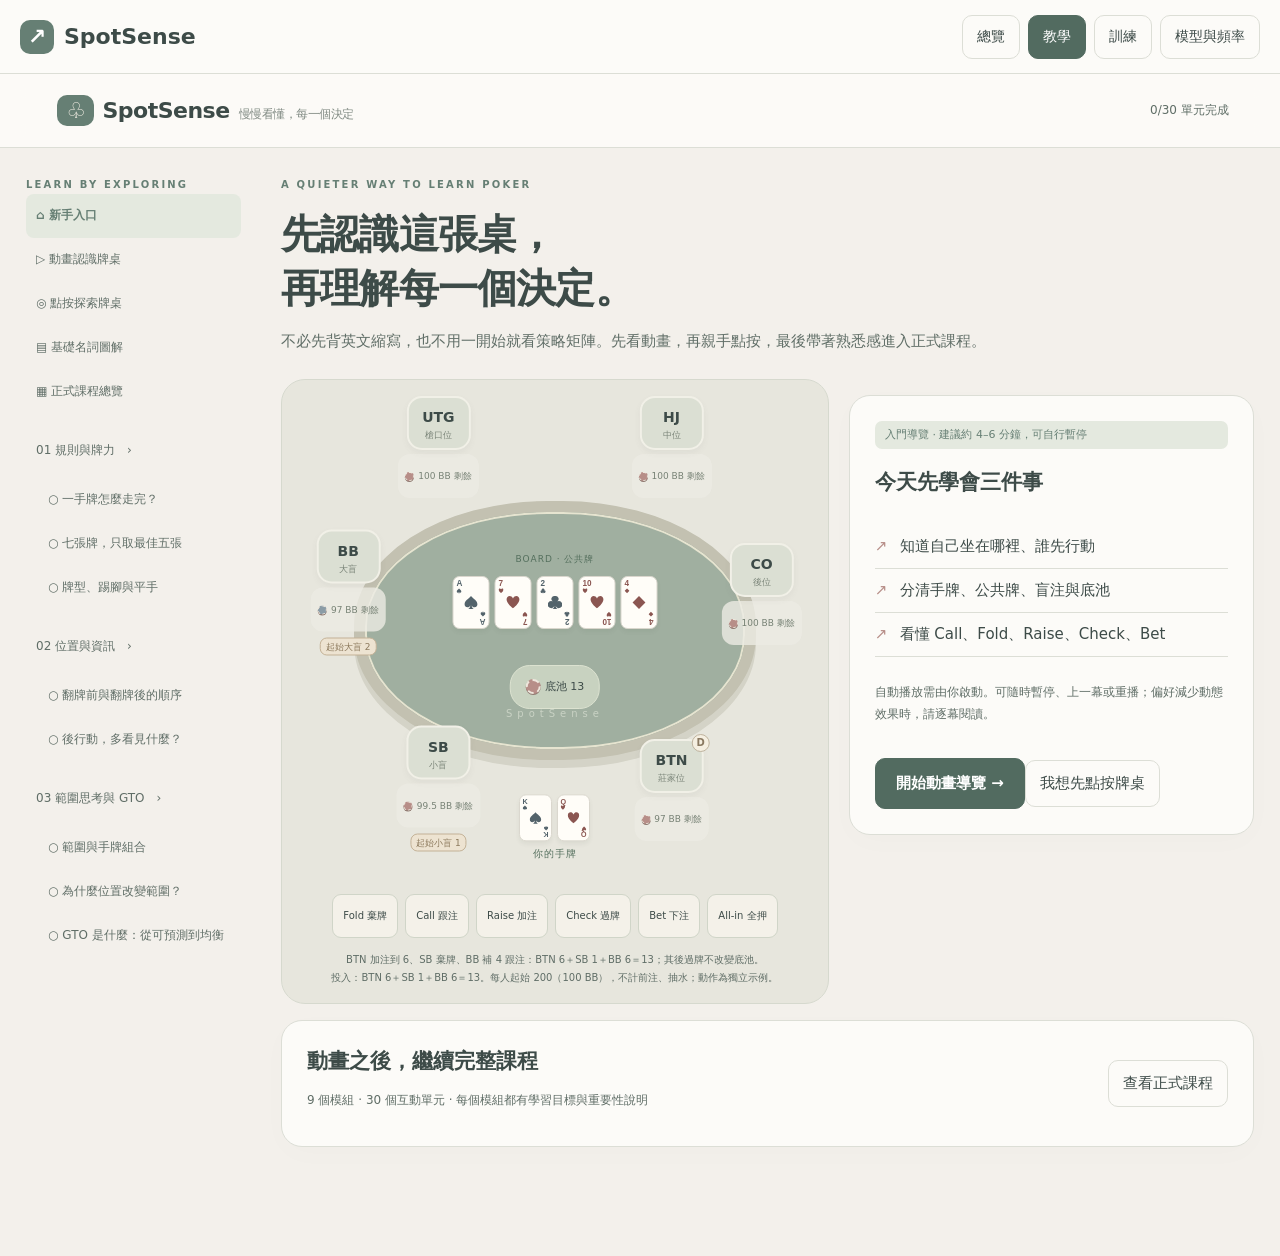
==== learn.html @ 95549f2c "Add files via upload" ====
<!DOCTYPE html><html lang="zh-Hant"><head><meta charset="UTF-8"><meta name="viewport" content="width=device-width,initial-scale=1,viewport-fit=cover"><meta name="color-scheme" content="light"><meta name="description" content="莫蘭迪色系 Poker 互動學院：動畫導覽、點按牌桌、九大課程模組。"><title>SpotSense｜莫蘭迪互動學院 v3.3・GTO 重點教學版</title><style>
:root{--bg:#f3f0eb;--paper:#fcfbf8;--ink:#3d4b48;--muted:#828b84;--line:#dcded6;--sage:#8d9d90;--deep:#667f74;--light:#e4e9df;--rose:#b78e88;--sand:#c8b697;--blue:#8b9ca6;--lilac:#a69bab;--gold:#ad946f;--red:#af827d}*{box-sizing:border-box}body{margin:0;background:var(--bg);color:var(--ink);font:15px/1.75 system-ui,-apple-system,"Noto Sans TC",sans-serif}button,input,select{font:inherit}button{cursor:pointer;color:inherit}button:disabled{opacity:.45;cursor:default}button{touch-action:manipulation}header{height:74px;padding:0 4vw;display:flex;justify-content:space-between;align-items:center;background:#fcfbf8ee;border-bottom:1px solid var(--line);position:sticky;top:0;z-index:40;backdrop-filter:blur(12px)}.brand{border:0;background:none;font-size:22px;font-weight:800;letter-spacing:-.5px}.brand i{font-style:normal;background:var(--deep);color:#f3eee4;padding:3px 9px;border-radius:10px;margin-right:8px}.brand small{font-size:12px;color:var(--muted);font-weight:500;margin-left:9px}.shell{max-width:1400px;display:grid;grid-template-columns:225px minmax(0,1fr);gap:30px;margin:auto;padding:28px 26px}aside{position:sticky;top:100px;max-height:calc(100vh - 125px);overflow:auto;padding-right:10px;align-self:start}main{min-width:0;padding-bottom:65px}.kicker{font-size:10px;letter-spacing:2.2px;font-weight:800;color:var(--deep)}h1{font-size:clamp(27px,3.3vw,40px);line-height:1.35;letter-spacing:-.8px;margin:13px 0}h2{font-size:21px;line-height:1.5;margin:0 0 12px}h3{font-size:16px;margin:12px 0}p{margin:10px 0}.lead{color:var(--muted);max-width:750px;margin-bottom:24px}.small{font-size:12px;color:var(--muted)}.row{display:flex;align-items:center;gap:10px;flex-wrap:wrap}.between{justify-content:space-between}.card{background:var(--paper);border:1px solid var(--line);border-radius:21px;padding:25px;margin:16px 0;box-shadow:0 7px 30px #45564904}.primary{background:var(--deep);color:#fff;border:1px solid var(--deep);padding:11px 20px;border-radius:10px;font-weight:700}.ghost{background:transparent;border:1px solid var(--line);padding:9px 14px;border-radius:10px}.pill{display:inline-block;background:var(--light);color:var(--deep);font-size:11px;padding:4px 10px;border-radius:7px}.warm{background:#eee3dc!important}.feedback{background:var(--light);padding:17px;border-radius:12px;margin:17px 0}.note{font-size:12px;color:var(--muted);margin-top:22px;border-top:1px solid var(--line);padding-top:16px}.navhead{font-size:12px;color:var(--muted);margin:15px 0 5px}.navitem{display:block;width:100%;text-align:left;border:0;background:transparent;padding:8px 10px;border-radius:8px;color:var(--muted);font-size:12px}.navitem.active{color:var(--deep);background:var(--light);font-weight:750}.navitem:hover{background:#e9ece5}.progress{height:5px;border-radius:10px;background:#dfe2d9;overflow:hidden;margin:16px 0 25px}.progress div{height:100%;background:var(--sage);transition:width .3s}.phase{display:flex;gap:6px;flex-wrap:wrap;margin:18px 0}.phase span{padding:4px 10px;border:1px solid var(--line);border-radius:20px;font-size:11px;color:var(--muted)}.phase .on{background:var(--deep);border-color:var(--deep);color:#fff}.grid{display:grid;grid-template-columns:repeat(3,minmax(0,1fr));gap:13px}.module{display:flex;flex-direction:column;align-items:flex-start}.module h2{margin-top:12px}.module button{margin-top:auto}.moduleicon{font-size:27px;color:var(--deep)}.checklist{list-style:none;padding:0}.checklist li{padding:8px 0;border-bottom:1px solid var(--line)}.checklist li:before{content:'↗';color:var(--rose);margin-right:12px}.choices{display:grid;gap:10px;margin:18px 0}.choice{border:1px solid var(--line);background:#fffdfa;padding:14px 16px;border-radius:11px;text-align:left}.choice.selected{outline:2px solid var(--deep);outline-offset:-2px;background:var(--light)}.foot{display:flex;justify-content:space-between;align-items:center;gap:10px;margin-top:23px}.lab{display:grid;grid-template-columns:1fr 1fr;gap:20px}.felt{background:#95a599;color:#fdfcf8;border:1px solid #899b8e;border-radius:17px;padding:23px;min-height:200px;display:flex;align-items:center;justify-content:center;flex-direction:column}.felt .small{color:#f4f4ed}.big{font-size:34px;font-weight:800}.metric{background:#e8ece3;padding:16px;border-radius:12px;margin:15px 0}.metric strong{font-size:28px;color:var(--deep)}.stats{display:grid;grid-template-columns:repeat(3,1fr);gap:8px}.stat{text-align:center;background:#eceee7;border-radius:12px;padding:12px}.stat strong{display:block;font-size:24px}.insight{border-left:3px solid var(--sand);padding-left:16px;margin:20px 0}label{display:block;font-size:13px;margin-top:14px}input[type=range]{width:100%;accent-color:var(--deep);margin:13px 0 4px;cursor:pointer}.tabs{display:flex;gap:6px;flex-wrap:wrap;margin:15px 0}.tabs button{border:1px solid var(--line);background:#fcfbf8;border-radius:9px;padding:8px 12px}.tabs button.on{background:var(--deep);color:#fff;border-color:var(--deep)}.bar{height:19px;display:flex;overflow:hidden;border-radius:7px;margin:17px 0;background:#e2e5dc}.bar div{transition:width .15s}.hidden{display:none!important}details{margin:17px 0}summary{cursor:pointer}a{color:var(--deep)}.confidence{display:flex;gap:7px}.confidence button{background:#fcfbf8;border:1px solid var(--line);padding:7px 10px;border-radius:8px}.confidence .on{background:var(--light);border-color:var(--deep)}.timeline{display:flex;gap:6px;flex-wrap:wrap;margin:18px 0}.timeline button{padding:10px 12px;border:1px solid var(--line);border-radius:9px;background:#fcfbf8;flex:1}.timeline .on{background:var(--deep);color:white}.rg{display:grid;grid-template-columns:repeat(13,minmax(0,1fr));gap:3px;max-width:530px;margin:17px auto}.cell{aspect-ratio:1;min-width:0;border:0;border-radius:4px;background:#eaece5;color:#758177;padding:0;font-size:10px;display:flex;align-items:center;justify-content:center;flex-direction:column;line-height:1.1}.cell small{font-size:8px;opacity:.8}.cell.in{background:#b0c0ad;color:#3f5848}.cell.focus{outline:2px solid var(--rose);outline-offset:-2px}.ranklist{display:grid;gap:8px}.rankrow{display:flex;align-items:center;justify-content:space-between;gap:10px;border-bottom:1px solid var(--line);padding:10px 0}.cards{display:flex;gap:6px;justify-content:center;align-items:center;flex-wrap:wrap;margin:12px 0}.pc{position:relative;display:inline-flex;align-items:center;justify-content:center;background:#fffdf8;border:1px solid #dad7ce;border-radius:7px;width:44px;height:63px;color:#53636b;box-shadow:0 3px 4px #48544712;vertical-align:middle;flex-shrink:0}.pc.red{color:var(--red)}.pc .corner{position:absolute;left:4px;top:3px;display:flex;flex-direction:column;align-items:center;font-size:12px;font-weight:800;line-height:1}.pc .corner svg{width:9px;height:10px}.pc .center svg{width:24px;height:27px}.pc .bottom{position:absolute;right:4px;bottom:3px;transform:rotate(180deg);font-weight:800;font-size:11px;line-height:1}.pc.back{background:repeating-linear-gradient(45deg,#a0aea0,#a0aea0 3px,#b2bdac 3px,#b2bdac 6px);border:3px solid #f0efe7}.pc.mini{width:31px;height:44px;border-radius:5px;margin:0 2px}.pc.mini .corner{font-size:9px;left:3px;top:3px}.pc.mini .corner svg{width:6px;height:7px}.pc.mini .center svg{width:15px;height:18px}.pc.mini .bottom{font-size:8px;right:3px;bottom:3px}.inlinecards{display:inline-flex;align-items:center;gap:1px;vertical-align:middle;margin:3px 1px}.introgrid{display:grid;grid-template-columns:minmax(0,1.35fr) minmax(260px,.8fr);gap:20px;align-items:start}.introtext{min-height:335px;display:flex;flex-direction:column}.introtext .controls{margin-top:auto}.scene-count{font-size:12px;color:var(--muted)}.caption{font-size:17px;line-height:1.8;margin:16px 0}.boardwrap{background:#e7e6dd;border-radius:24px;border:1px solid #d6d9ce;padding:8px;position:relative;overflow:hidden}.table{position:relative;width:100%;height:455px;isolation:isolate}.ellipse{position:absolute;left:12%;top:23%;width:76%;height:54%;border-radius:48%;background:#a0afa0;border:11px solid #c3c1b1;box-shadow:inset 0 0 0 2px #e6e4d0,0 8px 0 #d4d3c7;z-index:-1}.ellipse:after{content:'SpotSense';position:absolute;bottom:11%;width:100%;text-align:center;color:#e4e9dc99;letter-spacing:5px;font-size:10px}.seatbox{position:absolute;transform:translate(-50%,-50%);text-align:center;min-width:70px;z-index:3}.seatbtn{border:2px solid #f1f0e7;background:#dbdfd3;border-radius:15px;padding:7px 13px;min-width:64px;box-shadow:0 3px 6px #5a645810;position:relative}.seatbtn strong{display:block;font-size:14px}.seatbtn small{font-size:9px;color:#7a8478;display:block;line-height:1.2}.stackbtn{display:block;margin:4px auto 0;border:0;background:#edece4cc;border-radius:12px;padding:1px 6px;font-size:9px;color:#768174}.seatbox.active .seatbtn{background:#758c7c;color:#fff;border-color:#eef0e3;box-shadow:0 0 0 5px #b7c7ad66}.seatbox.active .seatbtn small{color:#ecf0e5}.dealer{display:inline-flex;align-items:center;justify-content:center;width:18px;height:18px;border-radius:50%;background:#f5efe1;border:1px solid #bfb39e;color:#8a7961;font-weight:800;font-size:10px;position:absolute;right:-8px;top:-7px}.blindtag{font-size:9px;border:1px solid #c3b196;background:#ede3d1;color:#8c795c;border-radius:7px;padding:0px 5px;margin-top:3px;display:inline-block}.boardhot{position:absolute;top:40%;left:50%;transform:translate(-50%,-50%);border:0;background:transparent;border-radius:11px;padding:4px;min-width:220px}.boardhot .cards{margin:4px 0;gap:4px}.boardhot .pc{width:35px;height:49px}.boardhot .pc .center svg{width:18px;height:21px}.boardhot .pc .corner{font-size:10px}.boardhot .pc .bottom{font-size:9px}.hotlabel{font-size:9px;letter-spacing:1px;color:#546f5d}.pothot{position:absolute;top:61%;left:50%;transform:translate(-50%,-50%);border:1px solid #dce2d0;background:#d6dfcbbb;border-radius:20px;padding:5px 15px;font-size:12px}.chip{display:inline-block;width:15px;height:15px;border:2px dashed #eee6dc;border-radius:50%;background:var(--rose);vertical-align:middle;box-shadow:0 1px 0 #8e7970;margin-right:4px}.chip.blue{background:var(--blue)}.holehot{position:absolute;left:50%;top:88%;transform:translate(-50%,-50%);border:0;background:none;border-radius:12px;padding:0 8px}.holehot .cards{margin:0;gap:4px}.holehot .pc{width:31px;height:44px}.holehot .pc .center svg{width:15px;height:18px}.holehot .pc .corner{font-size:9px}.holehot .pc .bottom{font-size:8px}.hotactive{outline:3px solid #b78e88aa;outline-offset:4px}.scene-motion .hotactive{animation:breathe 1.5s ease-in-out infinite}.flyingchip{position:absolute;width:18px;height:18px;border:3px dashed #eee6dc;border-radius:50%;background:var(--rose);z-index:5;pointer-events:none;left:28%;top:80%;animation:paychip 1.3s ease-in-out infinite}.flyingchip.bb{left:10%;top:41%;background:var(--blue);animation:paybb 1.3s ease-in-out infinite}.payraise{left:72%;top:81%;animation:payraise 1.5s ease-in-out infinite}.scene-motion .boardhot .pc{animation:cardin .65s both}.scene-motion .boardhot .pc:nth-child(2){animation-delay:.1s}.scene-motion .boardhot .pc:nth-child(3){animation-delay:.2s}.scene-motion .boardhot .pc:nth-child(4){animation-delay:.3s}.scene-motion .boardhot .pc:nth-child(5){animation-delay:.4s}.actionstrip{display:flex;gap:6px;justify-content:center;flex-wrap:wrap;padding:12px 4px 5px}.actionchip{padding:6px 9px;background:#f4f1e9;border:1px solid #d0d5c8;border-radius:9px;font-size:10px}.actionchip.on{background:#7c9180;color:white;border-color:#7c9180}.explorepanel{min-height:250px}.glossary{display:grid;grid-template-columns:1fr 1fr;gap:10px}.term{background:#f7f6f0;border:1px solid var(--line);padding:14px;border-radius:12px}.term strong{font-size:13px}.term p{font-size:12px;color:var(--muted);margin:6px 0}.search{width:100%;border:1px solid var(--line);background:#fcfbf8;border-radius:10px;padding:12px;color:var(--ink);margin:10px 0 20px}.visuallyhidden{position:absolute;width:1px;height:1px;padding:0;overflow:hidden;clip:rect(0,0,0,0);white-space:nowrap}.statusdot{width:7px;height:7px;border-radius:50%;background:var(--sage);display:inline-block;margin-right:5px}.mobilemenu{display:none}button:focus-visible,input:focus-visible,summary:focus-visible{outline:3px solid var(--rose);outline-offset:4px}.reducedmotion *{animation:none!important;transition:none!important}@keyframes breathe{50%{outline-color:#b78e8833;outline-offset:8px}}@keyframes paychip{0%{left:28%;top:80%;opacity:0}25%{opacity:1}85%{left:48%;top:61%;opacity:1}100%{left:48%;top:61%;opacity:0}}@keyframes paybb{0%{left:10%;top:41%;opacity:0}25%{opacity:1}85%{left:50%;top:61%;opacity:1}100%{left:50%;top:61%;opacity:0}}@keyframes payraise{0%{left:72%;top:81%;opacity:0}25%{opacity:1}85%{left:50%;top:61%;opacity:1}100%{left:50%;top:61%;opacity:0}}@keyframes cardin{from{opacity:.2;transform:translateY(-9px) rotateY(60deg)}to{opacity:1;transform:none}}@media(max-width:1150px){.introgrid{grid-template-columns:1fr}.introtext{min-height:260px}.grid{grid-template-columns:1fr 1fr}.lab{grid-template-columns:1fr}.table{height:470px}.boardwrap{max-width:700px}}@media(max-width:850px){.shell{grid-template-columns:180px minmax(0,1fr);gap:20px;padding:23px 18px}.brand small{display:none}.glossary{grid-template-columns:1fr}.grid{grid-template-columns:1fr}}@media(max-width:680px){header{height:65px;padding:0 12px}.brand{font-size:20px}.shell{display:block;padding:20px 13px}aside{display:none;position:static;max-height:65vh;padding:10px;margin-bottom:20px}.showmenu aside{display:block}.mobilemenu{display:inline-block}.headerstatus{display:none}.card{padding:18px}.table{height:440px}.seatbtn{min-width:56px;padding:7px 8px}.seatbtn strong{font-size:12px}.seatbox{min-width:58px}.boardhot{min-width:190px}.boardhot .pc{width:29px;height:43px}.boardhot .pc .center svg{width:14px;height:17px}.boardhot .pc .corner{font-size:8px}.boardhot .pc .bottom{font-size:8px}.pothot{padding:4px 9px}.boardhot .cards{gap:3px}.stats{gap:5px}.stat{padding:10px 4px}.stat strong{font-size:21px}.foot{align-items:stretch}.foot .small{max-width:35%}.cell{font-size:9px}.cell small{font-size:7px}.rankrow{align-items:flex-start;flex-direction:column}.rankrow .cards{margin:3px 0}.introtext{min-height:300px}.playingprogress{width:100%}}@media(prefers-reduced-motion:reduce){*{animation:none!important;transition:none!important;scroll-behavior:auto!important}}
.scene-motion.paused *{animation:none!important}.scene-motion .holehot.folded .pc{animation:foldcards 1.7s ease-in-out infinite}.scene-motion .actionchip.on{animation:actionpulse 1.7s ease-in-out infinite}@keyframes foldcards{0%,15%{opacity:1;transform:none}75%,100%{opacity:.15;transform:translateY(-35px) scale(.85)}}@keyframes actionpulse{50%{box-shadow:0 0 0 5px #b7c7ad55}}
/* v3.1: scalable, self-contained card artwork and responsive layouts */
:root{--card-width:46px}html{overflow-x:clip}body{min-width:320px}header,.shell,main,.card,.lab,.introgrid,.grid,.introtext{min-width:0}button{max-width:100%;overflow-wrap:anywhere}p,h1,h2,h3,.small,.caption{overflow-wrap:anywhere}svg{display:block}.pc{width:var(--card-width);height:auto;aspect-ratio:60/86;overflow:hidden;isolation:isolate;flex:0 0 var(--card-width);line-height:0;box-sizing:border-box}.pc .card-art{display:block;width:100%;height:100%;position:static;overflow:hidden}.pc.back{width:var(--card-width);height:auto;aspect-ratio:60/86}.pc.mini{--card-width:31px;width:var(--card-width);height:auto;flex-basis:var(--card-width)}.cards{gap:7px;max-width:100%;min-width:0}.inlinecards{max-width:100%;flex-wrap:wrap;vertical-align:middle;line-height:normal}.inlinecards .pc{margin:1px}.choice .inlinecards,h2 .inlinecards{vertical-align:middle}.felt{min-width:0;gap:5px;padding:24px 18px}.felt .row{justify-content:center;gap:18px}.felt .cards{margin:9px 0}.rankrow .cards{flex-shrink:0}.boardwrap{width:100%;max-width:none;container-type:inline-size}.table{height:490px;width:100%;overflow:visible}.seatbox{min-width:70px;max-width:110px}.seatbtn{white-space:nowrap}.stackbtn{white-space:nowrap;word-break:normal;overflow-wrap:normal;max-width:none;padding:2px 7px}.boardhot{top:41%;width:max-content;min-width:0;max-width:65%;padding:4px}.boardhot .cards{gap:5px;flex-wrap:nowrap;margin:5px 0}.boardhot .cards .pc{--card-width:37px;width:var(--card-width);height:auto;flex-basis:var(--card-width);min-width:0}.pothot{top:61%;max-width:55%;white-space:nowrap;font-size:11px}.holehot{top:90%;padding:0 6px;min-width:90px;max-width:120px}.holehot .cards{flex-wrap:nowrap;gap:5px;margin:0 0 4px}.holehot .cards .pc{--card-width:33px;width:var(--card-width);height:auto;flex-basis:var(--card-width);opacity:1!important;transform:none!important;animation:none!important}.holehot .hotlabel{display:block;white-space:nowrap;font-size:10px}.ellipse{top:23%;height:53%}.actionstrip{padding-top:16px;padding-bottom:8px;gap:7px}.actionchip{min-height:38px;flex:0 1 auto;padding:7px 10px}.introtext{min-height:360px}.introtext .controls{padding-top:15px}.introgrid{grid-template-columns:minmax(0,1.15fr) minmax(290px,.85fr)}.foot{flex-wrap:wrap}.foot>.primary{margin-left:auto}.confidence{flex-wrap:wrap}.confidence button{min-height:40px}.tabs button{min-height:42px}.timeline button{min-width:44px}.glossary{grid-template-columns:repeat(2,minmax(0,1fr))}.search{max-width:100%}input[type=range]{min-height:28px}.module .ghost{margin-top:14px}.table .flyingchip{pointer-events:none}.headerstatus{white-space:nowrap}
@container(max-width:420px){.boardhot .cards .pc{--card-width:29px}.boardhot .cards{gap:3px}.boardhot .hotlabel{font-size:9px}.seatbox{min-width:58px;max-width:90px}.seatbtn{min-width:56px;padding:7px 9px}.stackbtn{font-size:8px;padding:2px 4px}.blindtag{font-size:9px}.pothot{font-size:10px;padding:4px 8px}}
@container(max-width:335px){.boardhot .cards .pc{--card-width:26px}.boardhot .cards{gap:3px}.seatbtn{min-width:51px;padding:7px 7px}.stackbtn{font-size:7px}.seatbox{min-width:51px}.pothot{font-size:9px}.hotlabel{letter-spacing:0}}
@media(min-width:1440px){.shell{max-width:1480px;grid-template-columns:230px minmax(0,1fr);gap:38px}.table{height:530px}.boardhot .cards .pc{--card-width:40px}.introtext{min-height:430px}}
@media(max-width:1190px){.introgrid{grid-template-columns:minmax(0,1fr)}.introtext{min-height:0}.table{height:480px}.introtext .controls{margin-top:12px}.grid{grid-template-columns:repeat(2,minmax(0,1fr))}}
@media(min-width:681px) and (max-width:900px){.shell{grid-template-columns:165px minmax(0,1fr);gap:18px;padding-left:16px;padding-right:16px}.brand{font-size:20px}.grid{grid-template-columns:minmax(0,1fr)}.glossary{grid-template-columns:minmax(0,1fr)}.lab{grid-template-columns:minmax(0,1fr)}}
@media(max-width:680px){header{gap:6px;height:64px}.shell{padding:18px 12px}.brand{font-size:19px;padding-left:0;padding-right:0}.brand i{margin-right:6px}.card{padding:18px 15px}.grid,.lab,.glossary{grid-template-columns:minmax(0,1fr)}.introgrid{gap:10px}.boardwrap{padding:5px;border-radius:19px}.table{height:458px}.introtext{min-height:0}.caption{font-size:16px}.seatbox{min-width:55px;max-width:90px}.seatbtn{min-width:54px;padding:7px 8px}.seatbtn strong{font-size:12px}.seatbtn small{font-size:9px}.stackbtn{font-size:8px;white-space:nowrap;line-height:1.5}.boardhot{max-width:62%;top:41%}.boardhot .cards .pc{--card-width:29px}.boardhot .cards{gap:3px}.holehot{top:90%;min-width:80px}.holehot .cards .pc{--card-width:31px}.pothot{max-width:58%;top:61%;font-size:10px}.actionstrip{display:grid;grid-template-columns:repeat(3,minmax(0,1fr));gap:7px;padding:12px 5px 7px}.actionchip{padding:8px 4px;min-height:40px;font-size:10px}.pc{--card-width:41px}.pc.mini{--card-width:29px}.felt{padding:23px 12px}.felt .cards{gap:6px}.foot{gap:10px}.foot>.small{max-width:none;flex-basis:100%;order:-1}.foot>.primary{max-width:100%;white-space:normal;line-height:1.5}.phase{gap:5px}.phase span{font-size:10px;padding:5px 8px}.stats{grid-template-columns:repeat(3,minmax(0,1fr))}.stat{padding:12px 5px}.stat strong{font-size:23px}.introtext .controls>.row{display:grid;grid-template-columns:repeat(3,minmax(0,1fr));gap:6px}.introtext .controls>.row button{padding:10px 5px;font-size:12px;min-height:44px}.introtext .controls>.row:last-child{grid-template-columns:1fr 2fr}.timeline{gap:5px}.timeline button{padding:8px 5px;font-size:12px;min-width:40px}.rg{gap:2px}.cell{font-size:clamp(8px,2.4vw,11px)}.cell small{font-size:8px}.choices{gap:11px}.choice{padding:14px 12px}.rankrow .cards{gap:5px}.pill{line-height:1.7}.primary,.ghost{min-height:42px}}
@media(max-width:360px){.shell{padding-left:9px;padding-right:9px}.table{height:450px}.pc{--card-width:37px}.pc.mini{--card-width:26px}.boardhot .cards .pc{--card-width:26px}.seatbtn{min-width:50px;padding-left:6px;padding-right:6px}.seatbox{min-width:50px}.stackbtn{font-size:7px}.holehot .cards .pc{--card-width:29px}.caption{font-size:15px}.primary,.ghost{font-size:12px}.stat strong{font-size:21px}.card{padding-left:12px;padding-right:12px}}
@media(prefers-reduced-motion:reduce){.scene-motion *{animation:none!important;transition:none!important}}
@container(max-width:335px){.table{height:480px}.table .seatbox:has(.seatbtn[data-hot="SB"]),.table .seatbox:has(.seatbtn[data-hot="BTN"]){top:76%!important}.table .holehot{top:94%}}.comboGrid{display:grid;grid-template-columns:repeat(auto-fit,minmax(85px,1fr));gap:8px}.comboGrid .cards{background:#eceee7;border-radius:9px;padding:8px 3px}.pothot,.stackbtn{font-variant-numeric:tabular-nums}.stats{min-width:0}.stat{min-width:0}.stat .small{overflow-wrap:anywhere}@media(max-width:680px){.stat .small{font-size:10px}.stat strong{font-size:22px}.blindtag{font-size:8px}.comboGrid{grid-template-columns:repeat(3,minmax(0,1fr))}}</style><link rel="stylesheet" href="assets/shared.a4ead173c9.css"><link rel="stylesheet" href="assets/learn-fixes.e65d738dbd.css"><link rel="manifest" href="manifest.json"><script src="assets/compat.a0696203bd.js"></script></head><body><div class="ss-global"><a class="ss-brand" href="index.html"><span class="ss-logo" aria-hidden="true">↗</span>SpotSense</a><nav aria-label="主要導覽"><a href="index.html">總覽</a><a href="learn.html" aria-current="page">教學</a><a href="training.html">訓練</a><a href="models.html">模型與頻率</a></nav></div><header><button id="logo" class="brand" aria-label="回新手入口"><i>♧</i>SpotSense<small>慢慢看懂，每一個決定</small></button><div class="row"><span class="small headerstatus" id="status"></span><button id="menu" class="ghost mobilemenu">課程選單</button></div></header><div class="shell"><aside id="nav" aria-label="課程導覽"></aside><main id="main"></main></div><script>const M=[{"title": "規則與牌力", "goal": "看懂一手牌的流程，能用最佳五張判斷勝負。", "why": "如果把行動順序或牌力判錯，後面的策略即使背熟也用不上。", "skills": ["四個下注階段", "最佳五張與牌型", "踢腳牌與平手"], "icon": "♧"}, {"title": "位置與資訊", "goal": "分清六人桌位置，以及翻牌前後的行動順序。", "why": "後行動能先觀察對手；同一手牌，因位置不同可能需要不同計畫。", "skills": ["UTG 到 BB", "翻牌前／後順序", "資訊與控制選項"], "icon": "◎"}, {"title": "範圍思考與 GTO", "goal": "先理解範圍，再透過互動掌握 GTO、均衡、混合策略、比例與針對性調整。", "why": "範圍是策略的單位；理解 GTO 的模型與限制，才不會把圖表百分比當成任何牌局都通用的答案。", "skills": ["範圍、位置與組合數", "GTO 與納許均衡", "平衡、混合頻率與 EV", "三種比例與 MDF 限制", "阻擋牌、Solver 條件與針對性調整"], "icon": "▦"}, {"title": "勝率與賠率", "goal": "分清贏的機率、跟注的價格，以及未來看牌的成本。", "why": "不是牌強就要跟、不到五成就要棄；需要把機會與價格放在一起比較。", "skills": ["底池賠率", "Outs 與抽牌", "勝率實現"], "icon": "◔"}, {"title": "下注的目的", "goal": "先說出動作的目的，再選擇金額。", "why": "下注不是為了顯得強勢；過牌、下注與加注都會創造不同的風險與收益。", "skills": ["Check 與 Bet", "完整加注規則", "BB 與底池百分比"], "icon": "↗"}, {"title": "翻牌前策略", "goal": "辨認未開池與已加注的情境，理解有效籌碼。", "why": "翻牌前的範圍與尺寸會決定後續底池大小、位置與決策空間。", "skills": ["首次開池條件", "3-bet 的意思", "有效籌碼與 SPR"], "icon": "◇"}, {"title": "翻牌策略", "goal": "把自己的牌放進牌面與雙方範圍中看。", "why": "翻牌前的強牌不保證現在領先；公共牌會重新排列成牌與聽牌的可能性。", "skills": ["乾燥與連結牌面", "持續下注", "下注與過牌的理由"], "icon": "▱"}, {"title": "轉牌策略", "goal": "新的一張牌出現後，重新評估範圍與後續計畫。", "why": "沿用上一街的答案很容易忽略已完成的聽牌、新風險與剩餘籌碼。", "skills": ["範圍更新", "第二槍", "看一張或兩張的成本"], "icon": "↻"}, {"title": "河牌策略", "goal": "用明確模型比較跟注、詐唬與價值下注的期望值。", "why": "沒有下一張牌可以改善，最後的決策更需要分清範圍、價格與對手反應。", "skills": ["跟注 EV", "純詐唬門檻", "價值下注 vs. 過牌"], "icon": "✧"}];const L=[{"m": 0, "title": "一手牌怎麼走完？", "kind": "streets", "pred": "公共牌還沒發完，可以贏得底池嗎？", "po": ["可以，對手全部棄牌時", "不行，必須攤牌"], "pa": 0, "q": "翻牌圈結束後，下一個階段是？", "opts": ["立刻攤牌", "發轉牌，再進行下注", "重新發手牌"], "ans": 1, "principle": "先知道目前是哪一街，再判斷有哪些資訊。", "explain": "翻牌前 → 翻牌（三張公共牌）→ 轉牌（第四張）→ 河牌（第五張）。若其他人全棄牌，最後未棄牌者可以提早贏得底池。", "bound": ""}, {"m": 0, "title": "七張牌，只取最佳五張", "kind": "showdown", "pred": "兩張手牌一定都要使用嗎？", "po": ["一定", "不一定，可以用零、一或兩張"], "pa": 1, "q": "公共牌已是 A♠ K♠ Q♠ J♠ T♠。你拿 2♥ 2♦，對手拿 A♥ A♦，誰贏？", "opts": ["對手", "你", "平手"], "ans": 2, "principle": "比較最佳五張，不只比較兩張手牌。", "explain": "雙方可用公共牌組成相同的皇家同花順，因此平手分池。一般德州撲克不像奧馬哈，不要求使用恰好兩張手牌。", "bound": ""}, {"m": 0, "title": "牌型、踢腳與平手", "kind": "ranking", "pred": "兩人都是一對，是否一定平手？", "po": ["是", "不是，還要比點數與踢腳"], "pa": 1, "q": "A A K Q 9 與 A A K J T 都是一對 A，誰贏？", "opts": ["A A K Q 9", "A A K J T", "平手"], "ans": 0, "principle": "同牌型，依序比較構成最佳五張的點數。", "explain": "對子相同，先比最高踢腳 K，再比 Q 與 J，所以第一手獲勝。花色不決定一般攤牌勝負。", "bound": ""}, {"m": 1, "title": "翻牌前與翻牌後的順序", "kind": "position", "pred": "SB 在每一街都先行動嗎？", "po": ["是", "不是，翻牌前不是"], "pa": 1, "q": "標準六人桌、無人棄牌時，翻牌前誰先行動？", "opts": ["SB", "UTG", "BTN"], "ans": 1, "principle": "先問哪一街，再看行動順序。", "explain": "翻牌前 UTG 最先；翻牌後從 BTN 左邊仍在局的人開始，全員在局時 SB 最先、BTN 最後。單挑時 BTN 兼 SB，翻牌前先、翻牌後最後。", "bound": ""}, {"m": 1, "title": "後行動，多看見什麼？", "kind": "information", "pred": "對手過牌，能確定他很弱嗎？", "po": ["可以", "不行，強牌也可能過牌"], "pa": 1, "q": "單挑翻牌後你在 BTN，對手過牌，代表？", "opts": ["他一定沒牌", "你多知道一個行動，但不知道確切手牌", "你一定得下注"], "ans": 1, "principle": "資訊是一個線索，不是確定答案。", "explain": "有位置者在對手過牌後也過牌，可以結束這一街；也可下注，讓對手重新決策。位置帶來更多資訊與控制選項。", "bound": ""}, {"m": 2, "title": "範圍與手牌組合", "kind": "range", "pred": "AA、AKs、AKo 各一格，代表組合數一樣嗎？", "po": ["一樣", "不一樣"], "pa": 1, "q": "AKs 與 AKo 的 s／o 代表？", "opts": ["同花／不同花", "強／弱", "小盲／大盲"], "ans": 0, "principle": "一格不是一組；範圍也不是確切手牌。", "explain": "未知牌完整時，AA 有 6 組、AKs 有 4 組、AKo 有 12 組；已知牌會減少組合。範圍也可對各組合配置不同頻率。", "bound": "手工矩陣只示範範圍形狀，不是 GTO 或推薦開池表。"}, {"m": 2, "title": "為什麼位置改變範圍？", "kind": "range", "pred": "所有位置使用同一開池圖好嗎？", "po": ["好，簡單就正確", "不好，待行動人數與後續位置不同"], "pa": 1, "q": "前面全棄牌，BTN 為何可能比 UTG 開更多牌？", "opts": ["待行動對手較少，翻牌後常有位置", "手牌自動變大", "每手都該加注"], "ans": 0, "principle": "位置改變的是情境價值，不是牌面點數。", "explain": "BTN 後只剩盲位，且翻牌後有位置；UTG 後面仍有更多人。尺寸、抽水、籌碼與對手都會改變具體範圍。", "bound": "僅示範 UTG／CO／BTN；SB、BB 的結構不同，不能線性外推。"}, {"m": 2, "title": "GTO 是什麼：從可預測到均衡", "kind": "gto_equilibrium", "pred": "只要採用 GTO，每一手都會贏嗎？", "po": ["會，最佳策略就必勝", "不會，策略期望與單次結果不同"], "pa": 1, "q": "關於 GTO，哪個描述最正確？", "opts": ["每手都選最兇的動作", "在指定模型的均衡中，沒有人能單方面改策略提高自己的期望收益", "專門抓弱玩家的策略"], "ans": 1, "principle": "GTO 是整套策略的均衡，不是每手必勝的答案。", "explain": "GTO＝Game Theory Optimal，常指符合納許均衡概念的策略。以雙人零和模型說明時，均衡策略不讓對手靠針對偏差提高其均衡收益，但不保證你每手獲勝，也不一定最大化對每位弱玩家的收益。多人、抽水及 ICM 的結構必須另外分析。", "bound": "剪刀石頭布只示範均衡概念，不等於完整 Poker 求解。零和、不被剝削的結論不可直接擴張到多人或不同效用模型。"}, {"m": 2, "title": "平衡範圍：為什麼需要價值牌與詐唬", "kind": "gto_balance", "pred": "平衡是不是任何時候都該一半價值、一半詐唬？", "po": ["是，50/50 最平衡", "不是，比例與尺寸及模型有關"], "pa": 1, "q": "簡化河牌模型：下注半池時，讓抓詐唬牌跟注打平的下注範圍詐唬占比？", "opts": ["25%", "33.3%", "50%"], "ans": 0, "principle": "平衡不是五五開；它讓特定對手決策無差異。", "explain": "在此單挑河牌極化模型，價值牌一定贏過抓詐唬牌、詐唬一定輸：下注範圍詐唬占比＝B/(P+2B)。半池下注時為 25%，價值:詐唬＝3:1。這是「已下注範圍中的占比」，不是所有空氣牌都要以 25% 頻率下注。", "bound": "河牌單挑、無加注、不計抽水、價值牌必贏與詐唬必輸。此比例不直接適用翻牌、轉牌或任意實戰範圍。"}, {"m": 2, "title": "混合策略：70/30 不是看心情", "kind": "gto_mixing", "pred": "畫面說加注 30%、跟注 70%，表示加注比較差嗎？", "po": ["是，較少就較差", "不一定，均衡內混合動作理論 EV 相同"], "pa": 1, "q": "精確均衡中，同一手牌真正混合兩個動作時，兩者 EV 應如何？", "opts": ["相同；數值求解可能有誤差", "高頻動作必定更高", "一定相差很大"], "ans": 0, "principle": "混合頻率是策略結構，不是正確率或勝率。", "explain": "精確均衡裡，對同一資訊集合真正採用的混合動作具有相同 EV，否則不會同時採用。實際 Solver 是近似解，可能有收斂、顯示精度與簡化誤差。對手偏離後，原本相同的動作可能變得不同。", "bound": "70/30 是人為練習比例，沒有對應實戰手牌或求解答案。隨機抽樣的小樣本不保證剛好達成比例；每次決策獨立，不補做動作湊次數。"}, {"m": 2, "title": "三種比例：勝率、詐唬占比與防守頻率", "kind": "gto_mdf", "pred": "半池下注的 25% 和約 66.7%，是互相矛盾嗎？", "po": ["是", "不是，分母與要解決的問題不同"], "pa": 1, "q": "MDF 約 66.7%，代表你每一手都要有 66.7% 勝率才跟嗎？", "opts": ["是", "不是，它是簡化模型下整體防守頻率的參考", "代表所有牌都要跟"], "ans": 1, "principle": "先問比例的分母是什麼，不要只背數字。", "explain": "跟注門檻 B/(P+2B) 是單手所需權益；極化下注範圍的詐唬占比在此模型數值相同但意義不同；MDF＝P/(P+B) 是防止零權益詐唬自動獲利的範圍防守頻率參考。它不指定哪些牌跟或加注，也不是所有街都應機械達成的 GTO 指令。", "bound": "MDF 模型假設對方零權益詐唬過牌價值為 0；被跟必輸，無後續成本。實戰、前兩街、價值偏重對手與 ICM 等可能不適用。"}, {"m": 2, "title": "阻擋牌：手牌如何改變對方組合", "kind": "gto_blockers", "pred": "你拿到一張 A，對手還有原本六組 AA 嗎？", "po": ["有，圖表不會變", "沒有，已知牌會排除組合"], "pa": 1, "q": "只知道你持 A♠ K♣，尚未指定其他已知牌，對手 AA 與所有 AK 剩幾組？", "opts": ["AA 6、AK 16", "AA 3、AK 9", "AA 4、AK 12"], "ans": 1, "principle": "阻擋牌是組合資訊，不是自動詐唬許可證。", "explain": "四張 A 選兩張是六組 AA；你拿走一張 A 後剩三張，AA 變三組。你同時拿走一張 A 與一張 K，AK 變 3×3＝9 組。是否適合詐唬還要看你阻擋的是對手跟注還是棄牌，以及完整範圍。", "bound": "僅枚舉牌張阻擋，未指定公共牌與行動範圍，不以組合數直接推論對手手牌機率或最優動作。"}, {"m": 2, "title": "Solver 在解什麼：答案有適用條件", "kind": "gto_model", "pred": "同一手牌，可把任何 GTO 圖套到所有牌局嗎？", "po": ["可以，GTO 是通用答案", "不可以，模型條件不同"], "pa": 1, "q": "圖表說明為六人 100 BB、前面全棄牌，但你面對 UTG 加注且只有 30 BB，應？", "opts": ["照同一格執行", "先找符合條件的情境，不能直接套用", "只看自己位置就夠"], "ans": 1, "principle": "先讀模型標籤，再看牌格顏色。", "explain": "求解器解的是指定遊戲與下注樹的近似均衡。人數、位置、有效籌碼、前面動作、抽水、前注、尺寸選項與 ICM 都可能改變解。圖表不是完整遊戲，求解收斂與資料版本也要檢查。", "bound": "本頁僅做條件對照，未串接 Solver，不會在你切換設定後捏造新策略頻率。"}, {"m": 2, "title": "GTO 與針對性調整：基準不是枷鎖", "kind": "gto_exploit", "pred": "對手確實棄牌太多時，只能永遠維持原頻率嗎？", "po": ["是，不然不叫正確策略", "不一定，可依可靠觀察針對性調整"], "pa": 1, "q": "對手很少在河牌詐唬，最合理的態度是？", "opts": ["為達 MDF 強迫跟足", "依證據調整，不機械湊 MDF，並留意樣本與對手反制", "每次看他表情決定"], "ans": 1, "principle": "先有基準，再用證據調整，並承擔判斷風險。", "explain": "Exploitative play 是針對對手偏差提高收益的調整。過度棄牌可能讓更多純詐唬有利；過度跟注時可能偏向價值下注。但觀察可能有偏差，對手會改變，調整也可能暴露自己的漏洞，不保證必賺。", "bound": "此互動僅比較固定純詐唬模型的收益；對手棄牌率為假設，不是從少量牌局自動估算。"}, {"m": 2, "title": "把 GTO 帶回範圍：讀表與學習清單", "kind": "gto_checklist", "pred": "剛學 GTO，最重要是背精確百分比嗎？", "po": ["是，其他不重要", "先看條件、範圍與原因，再學頻率及 EV"], "pa": 1, "q": "下列哪個是負責任的 GTO 學習方式？", "opts": ["把最高頻動作之外全部判錯", "確認條件與資料來源，理解範圍互動，容許合理混合並檢查 EV", "拿一張開池圖套每個位置"], "ans": 1, "principle": "GTO 用來建立可檢查的思考，不是取代思考。", "explain": "讀表順序：確認情境 → 看整體範圍 → 找動作目的 → 理解組合／阻擋 → 看頻率與 EV → 確認限制 → 用新情境驗證。GTO 不等於高頻動作唯一正確、一定要隨機、所有底池必須防守固定比例，或對任何弱玩家都最賺。", "bound": "本模組建立 GTO 概念與模型邊界，不宣稱教完全部求解理論、多人均衡、賽事 ICM 或專業 Solver 操作。"}, {"m": 3, "title": "勝率與跟注價格", "kind": "pot", "pred": "不到五成勝率就不值得跟嗎？", "po": ["對", "不對，要看價格"], "pa": 1, "q": "原底池 100，對手下注 50，你需跟 50，打平勝率？", "opts": ["50%", "33.3%", "25%"], "ans": 2, "principle": "勝率是機會，賠率是價格。", "explain": "跟注後總底池 200，付出 50，所以門檻是 25%。跟注前底池 150 對跟注 50，賠率是 3:1。", "bound": "精確 EV 示範限定單挑河牌、無後續下注、不計抽水。"}, {"m": 3, "title": "Outs：還有哪些牌能幫你？", "kind": "outs", "pred": "抽中想要的花色，一定贏嗎？", "po": ["是", "不一定"], "pa": 1, "q": "轉牌後有 9 個乾淨 outs，依未知牌均勻模型，河牌命中率？", "opts": ["9/46 約 19.6%", "9/52 約 17.3%", "固定 36%"], "ans": 0, "principle": "先分清乾淨 outs 與只是看起來改善的牌。", "explain": "轉牌時看見自己兩張與四張公共牌，剩 46 張未知牌。9/46 約 19.6%。中了仍可能輸的牌不能直接當乾淨 outs。", "bound": "對手範圍的條件資訊可能改變精確機率。"}, {"m": 3, "title": "未來下注也有成本", "kind": "future", "pred": "看兩張的機會，可以直接當成看一張的價格嗎？", "po": ["可以", "不行，後面可能還需付錢"], "pa": 1, "q": "翻牌只跟一注且尚未全押，可直接用到河牌機率當只付一次的價格嗎？", "opts": ["永遠可以", "不可以，轉牌可能再面對下注", "9 outs 就可以"], "ans": 1, "principle": "不要把兩張牌的機會，當作只買一張的價格。", "explain": "全押或確定能免費看完時，才可直接用兩張機率比較。否則還需考慮未來下注、隱含賠率、反向隱含賠率與勝率實現。", "bound": ""}, {"m": 4, "title": "過牌不是放棄", "kind": "action", "pred": "過牌代表沒有贏牌的方式了嗎？", "po": ["是", "不是"], "pa": 1, "q": "單挑河牌，你有位置，對手已過牌，你也過牌會？", "opts": ["直接棄牌", "結束下注並攤牌", "一定輸"], "ans": 1, "principle": "過牌與下注都有機會成本。", "explain": "過牌可保留攤牌價值，也避免被過牌加注；但可能錯過較差牌願意跟注的價值。其他街還可能讓對手免費改善。", "bound": ""}, {"m": 4, "title": "下注、跟注與加注", "kind": "raise", "pred": "對手已下注，你再提高金額叫？", "po": ["Bet 下注", "Raise 加注"], "pa": 1, "q": "A 下注 20，B 加注到 60，一般完整再加注至少到？", "opts": ["80", "100", "120"], "ans": 1, "principle": "加注到的總額，不等於再增加多少。", "explain": "上次完整加注增量是 60−20＝40；下一次完整加注至少到 100。不足額全押與重開加注權是另外的規則。", "bound": "僅示範一般完整加注；不足額全押及場館例外另論。"}, {"m": 4, "title": "尺寸：BB 與底池比例", "kind": "size", "pred": "3 BB 與三倍底池是同一單位嗎？", "po": ["是", "不是"], "pa": 1, "q": "盲注 1/2，首次加注到 6，等於？", "opts": ["3 BB", "6 BB", "三倍底池"], "ans": 0, "principle": "先說清楚單位，再討論大小。", "explain": "大盲為 2，總額 6 就是 3 BB。翻牌後常用下注前底池的百分比描述下注；加注還需分清加注到、增加額與倍數。", "bound": ""}, {"m": 5, "title": "首次開池，先看條件", "kind": "range", "pred": "開池圖適用任何前面動作嗎？", "po": ["是", "否，前提不同"], "pa": 1, "q": "CO 前已有 UTG 加注，可直接套前面全棄牌的 CO 開池圖嗎？", "opts": ["可以", "不行，面對加注是另一種情境", "同花就可以"], "ans": 1, "principle": "先讀情境，再讀手牌。", "explain": "未開池與面對加注是不同問題。需要重看對方範圍、尺寸、位置、有效籌碼與後面尚未行動的玩家。", "bound": "示意範圍不提供實戰答案。"}, {"m": 5, "title": "3-bet、有效籌碼與 SPR", "kind": "spr", "pred": "3-bet 就是固定加到三倍嗎？", "po": ["是", "不是，這是下注序列的名稱"], "pa": 1, "q": "你有 100 BB，單挑對手有 40 BB，最多互相爭奪的有效籌碼？", "opts": ["140 BB", "100 BB", "40 BB"], "ans": 2, "principle": "較短的一方限制單挑可爭奪的籌碼。", "explain": "大盲算第一注、首次加注為 2-bet、再加注為 3-bet。SPR 是此時有效剩餘籌碼除以底池，不等於手牌必須打光的指令。", "bound": ""}, {"m": 6, "title": "翻牌：辨識牌面", "kind": "texture", "pred": "只看自己的兩張牌就足夠決定下注嗎？", "po": ["足夠", "還需看公共牌與範圍"], "pa": 1, "q": "一對在 J♥ T♥ 9♣ 與 A♠ 7♦ 2♣ 上可照搬策略嗎？", "opts": ["可以", "不行，結構與雙方範圍不同", "濕潤牌面必須全押"], "ans": 1, "principle": "手牌強度是相對的，不是固定標籤。", "explain": "連結性、同花可能與牌面點數都會影響雙方範圍。乾燥、濕潤只是起點，不能單靠名稱決定策略。", "bound": ""}, {"m": 6, "title": "持續下注不是自動按鈕", "kind": "action", "pred": "翻牌前加注後，翻牌一定要下注嗎？", "po": ["一定", "不一定"], "pa": 1, "q": "你翻牌前加注、翻牌沒中，最合理原則？", "opts": ["每次下注", "每次過牌", "依範圍、牌面、位置與對手決定"], "ans": 2, "principle": "每一次下注，都要說明對誰、想達成什麼。", "explain": "持續下注是前街進攻者在下一街下注，不是義務。下注可能取價值、詐唬或拒絕勝率；過牌可能保留攤牌價值並保護過牌範圍。", "bound": ""}, {"m": 7, "title": "轉牌：更新可能性", "kind": "turn", "pred": "看起來危險的轉牌一定只對你不利嗎？", "po": ["一定", "不一定，看它連結誰的範圍"], "pa": 1, "q": "翻牌兩張紅心、轉牌第三張紅心，代表？", "opts": ["對手一定同花", "同花成為可能，應更新範圍", "所有一對都沒價值"], "ans": 1, "principle": "更新假設，不要延續上一街的情緒。", "explain": "新牌改變成牌、聽牌與相對優勢，但不會揭露對手確切手牌。是否繼續下注仍需看雙方範圍與計畫。", "bound": ""}, {"m": 7, "title": "第二槍與後續計畫", "kind": "future", "pred": "有聽牌的半詐唬與河牌空氣牌詐唬相同嗎？", "po": ["完全相同", "不同，被跟後仍有改善機會"], "pa": 1, "q": "轉牌有聽牌的下注，可直接套「被跟必輸」的純詐唬公式算精確 EV 嗎？", "opts": ["可以", "不行，還有改善與河牌決策", "只要下注小就行"], "ans": 1, "principle": "下注之前，先想好被跟與被加注的分支。", "explain": "轉牌 EV 還含被跟後的權益、後續下注與有效籌碼。純河牌詐唬公式只對特定簡化模型成立。", "bound": ""}, {"m": 8, "title": "河牌跟注：價格對上範圍", "kind": "call", "pred": "河牌是否跟注，只看自己牌型嗎？", "po": ["是", "要比較對範圍的勝率與價格"], "pa": 1, "q": "原底池 120，對手下注 60，假設勝率 30%，跟注 EV？", "opts": ["−12", "0", "＋12"], "ans": 2, "principle": "先估對方的可能，再比較跟注的價格。", "explain": "最後總底池 240，EV＝0.30×240−60＝＋12。門檻 25% 不代表你真的有 25% 勝率。", "bound": "單挑河牌、無後續行動、不計抽水，勝率由你假設。"}, {"m": 8, "title": "純詐唬需要多少棄牌？", "kind": "bluff", "pred": "半池下注的跟注門檻與詐唬門檻相同嗎？", "po": ["相同", "不同，回答的問題不同"], "pa": 1, "q": "河牌底池 100，下注 50，被跟必輸，打平棄牌率？", "opts": ["25%", "33.3%", "50%"], "ans": 1, "principle": "跟注問值不值得買，詐唬問需要多少人放棄。", "explain": "EV＝F×100−(1−F)×50。打平時 F＝50/150＝33.3%，不同於跟注需要的 25%。", "bound": "純詐唬、被跟必輸、無再加注、不計抽水。棄牌率為手動假設。"}, {"m": 8, "title": "價值下注：誰會付錢？", "kind": "value", "pred": "價值下注主要想要？", "po": ["較差牌跟注", "所有人棄牌"], "pa": 0, "q": "下注後所有較差牌棄、較好牌都跟，能只因自己牌強就認定是好價值下注嗎？", "opts": ["能", "不能，要與過牌收益比較", "河牌永遠不下注"], "ans": 1, "principle": "找出會付錢的較差牌，再問要收多少。", "explain": "下注要比較過牌基準、較差牌跟注量、較好牌反應與被加注風險。模型中的正 EV 不等於下注一定比過牌好。", "bound": "二分類靜態模型：無平手、無加注、較好牌全跟。跟注率非解算結果。"}];const INTRO=[["歡迎來到牌桌", "先不急著想怎麼贏。花幾分鐘，認識這張桌上的座位、籌碼、牌與動作。這裡使用標準六人桌、盲注 1／2 的示範。", "table", "none", "這是導覽示意，不是連續的一手實戰牌局。"], ["BTN：莊家位，不一定負責發牌", "BTN 是 Button，中文稱莊家位。D 圓牌標記目前的位置，每手結束通常順時針移動一位。BTN 翻牌後通常最後行動。", "BTN", "none", "先記位置，不需要背所有英文縮寫。"], ["SB：小盲，先放入 1", "Small Blind 位於 BTN 左邊。這桌小盲為 1，是發牌前強制投入，不代表已經選擇跟注。小盲通常約為大盲的一半，實際依牌局設定。", "SB", "blind", "單挑桌有例外：BTN 同時是 SB。"], ["BB：大盲，先放入 2", "Big Blind 在 SB 左邊。本桌大盲是 2，1 BB 就等於 2 籌碼。大盲提供翻牌前的初始下注基準，仍保有行動權。", "BB", "blind", "100 BB 是籌碼單位，不代表 100 元。"], ["UTG：翻牌前第一個行動", "Under the Gun，槍口位，位於大盲左邊。六人桌翻牌前從這裡開始，後面還有五位玩家要決定。", "UTG", "pre", "前位要面對更多尚未行動的對手。"], ["HJ：中間的位置", "Hijack 在這個六人桌位於 UTG 之後、CO 之前。玩家人數改變，位置名稱與配置也會改變。", "HJ", "pre", "九人桌還可能出現 UTG+1、LJ 等名稱。"], ["CO：莊家位前一位", "Cutoff，在 BTN 之前行動。通常稱後位，但翻牌後若 BTN 仍在局，你不一定最後行動。", "CO", "pre", "位置是相對於其他仍在局的玩家。"], ["行動順序會隨街次改變", "翻牌前：UTG → HJ → CO → BTN → SB → BB。翻牌後：從 BTN 左邊仍在局的人開始；全員在局時是 SB → BB → UTG → HJ → CO → BTN。", "order", "post", "不是每一街都從同一個位置開始。"], ["手牌：只有你知道的兩張", "Hole Cards 是每人兩張私有手牌。公共牌發完後，從兩張手牌與五張公共牌裡，挑最佳五張比較；手牌可以用零、一或兩張。", "hole", "deal", "別把兩張手牌的大小，直接當成最後勝負。"], ["底池與籌碼不是同一件事", "Pot 是大家已經投入、正在爭奪的籌碼。Stack 是你面前尚未投入的籌碼。已投入底池的錢，不能因為改變心意就拿回。", "pot", "none", "這張桌的金額是教學示意，不會扣款。"], ["Fold：棄牌，退出這一手", "面對下注時，你可以棄牌。不再爭奪這一手的底池；先前已投入的籌碼留在底池。棄牌不等於本場遊戲結束。", "fold", "action", "在這個示範情境，你正在面對下注。"], ["Call：跟注，補到目前金額", "對手本街下注到 6，而你本街已投入 2，你需要再補 4 才是跟注。Call 不是每次都重新付出對手的總額。", "call", "call", "例：你是 BB，已付 2，面對加注到 6。"], ["Raise：加注，提高目前金額", "對手已下注，你再提高金額，叫 Raise。這個示例是對手下注 2，你加注到 6；不是在原金額上再加 6。", "raise", "raise", "一般完整加注增量，不得小於上一個完整下注／加注增量。"], ["Check 與 Bet：沒人下注時的選項", "本街沒人下注、你也沒有尚未補齊的金額時，可以 Check 過牌，不投入新籌碼。若選擇首先投入籌碼，叫 Bet 下注。", "check", "action", "面對未補齊的下注，不能用過牌跳過。BB 在未加注底池有過牌選項。"], ["All-in：把剩餘籌碼全部投入", "全押可能是下注、跟注或加注，取決於前面的動作。籌碼不足仍可全押，但可能產生邊池；不足額加注是否重開加注權需要另外判斷。", "allin", "raise", "不是全押的人，就能贏到對手全部的籌碼。"], ["Flop：翻牌，三張一起出現", "翻牌前一輪結束後，發出三張公共牌，大家共用。進入下一輪下注，行動順序也切換成翻牌後的順序。", "board", "flop", "每張牌的角落與中央都有花色圖示。"], ["Turn：轉牌，重新更新判斷", "第四張公共牌是轉牌。它可能完成同花、順子或讓牌面成對；上一街合理的判斷，此刻可能需要修改。", "board", "turn", "Street 指一個下注階段，不是桌上的位置。"], ["River 與 Showdown：最後一張與攤牌", "第五張公共牌叫河牌。最後一輪下注結束，仍在局的玩家比較最佳五張；這叫 Showdown 攤牌。若只剩一人，則不必靠攤牌取勝。", "board", "river", "最後能使用的總共七張牌，只挑最佳五張。"], ["Range、Equity、Pot Odds", "Range 範圍是一群可能的手牌；Equity 勝率是對某個範圍的底池權益；Pot Odds 底池賠率是你跟注所面對的價格。三者不是同一個數字。", "pot", "river", "先知道名詞的角色，後面的課程會用操作拆解。"], ["把看過的東西，親手找一次", "接下來進入可互動牌桌：點座位、D 標記、手牌、公共牌、底池、籌碼與動作。你也可以播放行動順序，再對照文字理解。", "table", "river", "不考速度、不涉及真錢，先建立熟悉感。"]];const TERMS=[["BTN / Button", "莊家位，以 D 標記；通常每手順時針移動。六人桌翻牌後通常最後行動。"], ["SB / Small Blind", "小盲，BTN 左邊的強制注位置。單挑桌 BTN 兼 SB。"], ["BB / Big Blind", "大盲，SB 左邊的強制注位置；BB 同時常用作籌碼單位。"], ["UTG / Under the Gun", "大盲左邊，翻牌前最先行動的位置。"], ["HJ / Hijack", "此六人桌在 UTG 與 CO 之間的位置。"], ["CO / Cutoff", "BTN 前一位，屬後位。"], ["D / Dealer Button", "標記莊家位的圓牌，不代表這位玩家一定親自發牌。"], ["LJ / Lowjack、UTG+1", "更多人數時常見的位置名稱；六人桌配置不必硬塞所有名稱。"], ["Hole Cards / 手牌", "每人兩張私有牌。最後可以用零、一或兩張。"], ["Board / 公共牌", "全桌共用，依序發 3、1、1 張。"], ["Pot / 底池", "本手大家已投入、目前爭奪的籌碼。"], ["Stack / 籌碼量", "面前尚未投入底池的籌碼。"], ["Check / 過牌", "本街沒有待補下注時，不投注新籌碼並保留牌局資格。"], ["Bet / 下注", "在本街尚無下注時，首先投注籌碼。"], ["Call / 跟注", "補足與目前下注相同的金額；不足時可能以全押跟注。"], ["Fold / 棄牌", "放棄本手底池，已投入的籌碼不退回。"], ["Raise / 加注", "在已有下注的情況下，提高目前金額。"], ["All-in / 全押", "投入剩餘全部籌碼；可能是下注、跟注或加注。"], ["Preflop / 翻牌前", "兩張手牌發下後、公共牌發出前的階段。"], ["Flop / 翻牌", "前三張公共牌與其下注階段。"], ["Turn / 轉牌", "第四張公共牌與其下注階段。"], ["River / 河牌", "第五張公共牌與最後下注階段。"], ["Showdown / 攤牌", "下注結束後，比較仍在局玩家的最佳五張。"], ["Kicker / 踢腳牌", "同一主要牌型時，用於依序比較的其餘牌。"], ["Range / 範圍", "一群可能手牌及其權重，不等於猜出確切一手。"], ["Equity / 勝率、底池權益", "對指定對手範圍與後續發牌模型的平均底池份額，含平手。"], ["Pot Odds / 底池賠率", "跟注前可爭奪底池與跟注成本之比；可換算打平勝率門檻。"], ["Outs / 有效補牌", "可能讓你改善成所需牌型的未知牌；需分辨乾淨與髒 outs。"], ["Value Bet / 價值下注", "希望較差牌跟注的下注；需要與過牌收益比較。"], ["Bluff / 詐唬", "主要希望對手棄牌；純詐唬模型不含被跟後的勝率。"], ["Semi-bluff / 半詐唬", "被跟後仍有機會改善的進攻。"], ["Open-raise / 首次加注開池", "前面沒人入池時的首次加注；不同於面對既有加注。"], ["3-bet / 再加注", "翻牌前把大盲算第一注、首次加注為第二注，再加注稱 3-bet；不代表三倍。"], ["C-bet / 持續下注", "前一街進攻者在下一街下注，不代表每次都該做。"], ["Effective Stack / 有效籌碼", "單挑中以較短一方的可爭奪籌碼為限。"], ["SPR / 籌碼底池比", "此時有效剩餘籌碼除以底池；不直接決定是否該全押。"], ["s / suited、o / offsuit", "起手牌記法：s 同花、o 不同花；例如 AKs 與 AKo。"], ["Ante / 前注", "依牌局設定、與盲注不同的強制投入，本示範桌不設前注。"], ["Side Pot / 邊池", "多人投入不同全押金額時，超過較短玩家可爭奪份額的部分另分池。"], ["GTO / Game Theory Optimal", "指定模型中的均衡策略概念；不是每手必勝、所有對手都最賺的動作表。詳見 03 範圍思考與 GTO。"], ["Nash Equilibrium / 納許均衡", "其他人策略固定時，沒有任何玩家能單方面改策略提升自己期望收益的策略組合。"], ["Mixed Strategy / 混合策略", "同一資訊集合以一定頻率採取不同動作；精確均衡中真正混合的動作 EV 相同。"], ["Indifference / 無差異", "在指定對手策略與模型下，不同動作的期望值相同；不代表任何對手都一樣。"], ["MDF / 最低防守頻率", "簡化模型下使零權益詐唬無自動利潤的範圍防守參考，不是每手勝率或全街通用指令。"], ["Blocker / 阻擋牌", "已知牌排除對手可能組合；是否適合下注還要看完整範圍與被阻擋的是跟注或棄牌。"], ["Solver / 求解器", "對指定規則、範圍與下注樹計算近似策略；輸入、收斂與簡化影響答案。"], ["Exploitative Play / 針對性調整", "利用對手偏差改變策略以求更高收益，也承擔觀察錯誤與被反制的風險。"]];const SOURCES=[["PokerStars：德州撲克規則", "https://www.pokerstars.com/poker/learn/lesson/texas-holdem-rules/"], ["PokerStars：牌型與最佳五張", "https://www.pokerstars.com/poker/learn/lesson/poker-hand-rankings/"], ["PokerStars：起手牌與位置", "https://www.pokerstars.com/poker/learn/lesson/poker-starting-hands/"], ["PokerStars：底池賠率", "https://www.pokerstars.com/poker/learn/lesson/pot-odds/"], ["PokerStars：價值下注", "https://www.pokerstars.com/poker/learn/lesson/value-betting/"], ["GTO Wizard：轉牌 Probe Bet", "https://blog.gtowizard.com/the-turn-probe-bet/"], ["GTO Wizard：河牌位置與過牌加注風險", "https://blog.gtowizard.com/river-refinements-when-your-opponent-wont-check-raise/"], ["GTO Wizard：Principles of GTO（均衡、混合與無差異）", "https://blog.gtowizard.com/principles-of-gto/"], ["GTO Wizard：Do Solvers Have Targets?（GTO 與模型）", "https://blog.gtowizard.com/do-solvers-have-targets/"], ["GTO Wizard：MDF & Alpha（防守與詐唬門檻）", "https://blog.gtowizard.com/mdf-alpha/"], ["GTO Wizard：Mathematical Misconceptions in Poker（比例適用邊界）", "https://blog.gtowizard.com/mathematical-misconceptions-in-poker/"], ["GTO Wizard：Exploitative Dynamics（對手偏差與調整）", "https://blog.gtowizard.com/exploitative-dynamics/"]];
const $=s=>document.querySelector(s),$$=s=>[...document.querySelectorAll(s)];const reduce=matchMedia('(prefers-reduced-motion: reduce)').matches;let saved={};try{saved=JSON.parse((SSStorage.get('spotsense-gto-v3.3')||SSStorage.get('spotsense-v3')||SSStorage.get(String.fromCharCode(114,105,118,101,114,108,97,98,45,109,111,114,97,110,100,105,45,118,51)))||'{}')}catch(e){}let S={view:'welcome',lesson:0,phase:0,module:0,records:{},introSeen:false,explored:[],...saved};if(!S.records||typeof S.records!=='object')S.records={};if(!Array.isArray(S.explored))S.explored=[];if(!['welcome','intro','explore','home','module','lesson','glossary'].includes(S.view))S.view='welcome';S.lesson=Math.max(0,Math.min(L.length-1,Number(S.lesson)||0));S.module=Math.max(0,Math.min(M.length-1,Number(S.module)||0));S.phase=Math.max(0,Math.min(4,Number(S.phase)||0));if(S.curriculumVersion!=='gto-1'){const mapped={};for(const [k,v] of Object.entries(S.records)){const i=Number(k);if(Number.isInteger(i))mapped[i>=7?i+8:i]=v}S.records=mapped;if(S.lesson>=7)S.lesson+=8;S.curriculumVersion='gto-1';save()}let V={},introIndex=0,playing=false,timer=null,orderTimer=null,orderIndex=-1,hot='welcome',explorePost=true,glossaryQuery='';
function save(){try{SSStorage.set('spotsense-gto-v3.3',JSON.stringify(S))}catch(e){}}
function record(){return S.records[S.lesson]||(S.records[S.lesson]={pred:null,answer:null,confidence:null,checked:false,done:false,explored:false})}
function scrollTop(){window.scrollTo({top:0,behavior:reduce?'auto':'smooth'})}function clearTimers(){clearInterval(timer);clearInterval(orderTimer);timer=null;orderTimer=null;playing=false;orderIndex=-1}
function navigate(view){clearTimers();S.view=view;save();document.body.classList.remove('showmenu');render();scrollTop()}
function openModule(m){S.module=m;navigate('module')}function openLesson(i){clearTimers();S.lesson=i;S.module=L[i].m;S.phase=0;V={};S.view='lesson';save();render();scrollTop()}
function step(p){S.phase=p;save();render();scrollTop()}
function esc(s){return String(s).replace(/[&<>"']/g,c=>({'&':'&amp;','<':'&lt;','>':'&gt;','"':'&quot;',"'":'&#39;'}[c]))}
function suitSVG(s){let paths={'♠':'M12 1C8 6 1 9 1 15c0 6 7 7 10 2-1 5-3 6-4 6h10c-1 0-3-1-4-6 3 5 10 4 10-2C23 9 16 6 12 1z','♥':'M12 22S1 14 1 7C1 0 9-1 12 5c3-6 11-5 11 2 0 7-11 15-11 15z','♦':'M12 1L23 12 12 23 1 12z','♣':'M12 1a5 5 0 0 1 4 9 6 6 0 1 1-3 8c1 4 2 5 4 5H7c2 0 3-1 4-5a6 6 0 1 1-3-8 5 5 0 0 1 4-9z'};return `<svg viewBox="0 0 24 24" aria-hidden="true" focusable="false"><path fill="currentColor" d="${paths[s]||paths['♠']}"></path></svg>`}
function card(c,mini=false){if(c==='?')return `<span class="pc back ${mini?'mini':''}" role="img" aria-label="尚未揭曉的牌"></span>`;const r=c[0],s=c.slice(1),rank=r==='T'?'10':r,name={'♠':'黑桃','♥':'紅心','♦':'方塊','♣':'梅花'}[s]||'';const icon=(x,y,w,h)=>suitSVG(s).replace('<svg ',`<svg x="${x}" y="${y}" width="${w}" height="${h}" `);return `<span class="pc ${/[♥♦]/.test(s)?'red':''} ${mini?'mini':''}" role="img" aria-label="${name}${rank}"><svg class="card-art" viewBox="0 0 60 86" width="60" height="86" preserveAspectRatio="xMidYMid meet" aria-hidden="true" focusable="false"><g fill="currentColor" font-family="Arial, sans-serif" font-weight="700"><text x="5" y="15" font-size="14">${rank}</text>${icon(5,18,9,10)}${icon(18,29,24,28)}<g transform="translate(60 86) rotate(180)"><text x="5" y="15" font-size="14">${rank}</text>${icon(5,18,9,10)}</g></g></svg></span>`}
function cards(cs,mini=false){return `<div class="cards">${cs.map(c=>card(c,mini)).join('')}</div>`}function rich(t){return esc(t).replace(/([AKQJT2-9][♠♥♦♣](?:\s+[AKQJT2-9][♠♥♦♣])*)|\b(AA|AKs|AKo)\b|A A K Q 9|A A K J T/g,s=>{let a=s==='AA'?['A♠','A♥']:s==='AKs'?['A♠','K♠']:s==='AKo'?['A♠','K♥']:s==='A A K Q 9'?['A♠','A♥','K♣','Q♦','9♠']:s==='A A K J T'?['A♣','A♦','K♥','J♣','T♦']:s.split(/\s+/);return `<span class="inlinecards">${a.map(c=>card(c,true)).join('')}</span>`})}
function tabs(labels,value,key){return `<div class="tabs">${labels.map((t,i)=>`<button data-${key}="${i}" class="${i===value?'on':''}">${t}</button>`).join('')}</div>`}function bindTabs(key,fn){$$('[data-'+key+']').forEach(b=>b.onclick=()=>fn(+b.getAttribute('data-'+key)))}
function slider(id,label,min,max,value,step=1){return `<label for="${id}">${label} <strong id="${id}val">${value}</strong></label><input id="${id}" type="range" min="${min}" max="${max}" step="${step}" value="${value}">`}
function touched(){record().explored=true;save();if($('#labstatus'))$('#labstatus').textContent='✓ 已操作；也可以多試幾種條件';if($('#nextphase'))$('#nextphase').disabled=false}
function bindSliders(ids,fn){ids.forEach(id=>$('#'+id).oninput=e=>{V[id]=+e.target.value;$('#'+id+'val').textContent=V[id];touched();fn()});fn()}
function nav(){let done=Object.values(S.records).filter(r=>r.done).length;$('#status').textContent=`${done}/${L.length} 單元完成`;$('#nav').innerHTML=`<div class="kicker">LEARN BY EXPLORING</div><button class="navitem ${S.view==='welcome'?'active':''}" data-view="welcome">⌂ 新手入口</button><button class="navitem ${S.view==='intro'?'active':''}" data-view="intro">▷ 動畫認識牌桌</button><button class="navitem ${S.view==='explore'?'active':''}" data-view="explore">◎ 點按探索牌桌</button><button class="navitem ${S.view==='glossary'?'active':''}" data-view="glossary">▤ 基礎名詞圖解</button><button class="navitem ${S.view==='home'?'active':''}" data-view="home">▦ 正式課程總覽</button>`+M.map((m,j)=>`<div class="navhead"><button class="navitem ${S.view==='module'&&S.module===j?'active':''}" data-module="${j}">${String(j+1).padStart(2,'0')} ${m.title}　›</button></div>${L.map((l,i)=>l.m===j?`<button class="navitem ${S.view==='lesson'&&S.lesson===i?'active':''}" data-lesson="${i}" style="padding-left:22px">${S.records[i]?.done?'✓':'○'} ${l.title}</button>`:'').join('')}`).join('');$$('[data-view]').forEach(b=>b.onclick=()=>navigate(b.dataset.view));$$('[data-module]').forEach(b=>b.onclick=()=>openModule(+b.dataset.module));$$('[data-lesson]').forEach(b=>b.onclick=()=>{let i=+b.dataset.lesson;S.module=L[i].m;V.requested=i;openModule(L[i].m)})}
function render(){nav();if(S.view==='welcome')welcome();else if(S.view==='intro')renderIntro();else if(S.view==='explore')renderExplore();else if(S.view==='home')renderHome();else if(S.view==='module')renderModule();else if(S.view==='glossary')renderGlossary();else renderLesson()}
function welcome(){$('#main').innerHTML=`<div class="kicker">A QUIETER WAY TO LEARN POKER</div><h1>先認識這張桌，<br>再理解每一個決定。</h1><p class="lead">不必先背英文縮寫，也不用一開始就看策略矩陣。先看動畫，再親手點按，最後帶著熟悉感進入正式課程。</p><div class="introgrid"><div class="boardwrap">${tableHTML('table','river',false)}</div><div class="card introtext"><span class="pill">入門導覽 · 建議約 4–6 分鐘，可自行暫停</span><h2 style="margin-top:18px">今天先學會三件事</h2><ul class="checklist"><li>知道自己坐在哪裡、誰先行動</li><li>分清手牌、公共牌、盲注與底池</li><li>看懂 Call、Fold、Raise、Check、Bet</li></ul><p class="small">自動播放需由你啟動。可隨時暫停、上一幕或重播；偏好減少動態效果時，請逐幕閱讀。</p><div class="controls"><button class="primary" id="begin">開始動畫導覽 →</button><button class="ghost" id="direct" style="margin-top:10px">我想先點按牌桌</button></div></div></div><div class="card"><div class="row between"><div><h2>動畫之後，繼續完整課程</h2><p class="small">9 個模組 · 30 個互動單元 · 每個模組都有學習目標與重要性說明</p></div><button class="ghost" id="courses">查看正式課程</button></div></div>`;$('#begin').onclick=()=>{introIndex=0;navigate('intro')};$('#direct').onclick=()=>navigate('explore');$('#courses').onclick=()=>navigate('home')}
const seats=[['UTG','槍口位',28,12],['HJ','中位',72,12],['CO','後位',89,42],['BTN','莊家位',72,82],['SB','小盲',28,82],['BB','大盲',11,42]];
function tableLedger(high,mode){const paid={UTG:0,HJ:0,CO:0,BTN:0,SB:1,BB:2};let note='只有強制盲注：SB 1＋BB 2＝3。';if(['post','action','flop','turn','river'].includes(mode)){paid.BTN=6;paid.BB=6;note='BTN 加注到 6、SB 棄牌、BB 補 4 跟注：BTN 6＋SB 1＋BB 6＝13；其後過牌不改變底池。';}if(mode==='raise'||mode==='call'||high==='fold'){paid.BTN=6;paid.BB=mode==='call'?6:2;note=mode==='call'?'跟注完成：原底池 9，BB 再補 4，底池變 13。':'BTN 加注到 6，原盲注 3 加上 6＝9，BB 尚待回應。';}if(high==='fold')note='BB 面對 BTN 加注到 6；畫面為棄牌決策前，尚未退回未跟注籌碼或派彩。';if(high==='bet'){paid.BTN=10;paid.BB=6;note='原底池 13，BTN 翻牌下注 4，底池變 17，BB 尚待回應。';}if(high==='allin'){paid.BTN=200;paid.BB=2;note='BTN 全押 200，加上 SB 1、BB 2，共投入 203；含未被跟注金額，尚未結算。';}return {paid,pot:Object.values(paid).reduce((a,b)=>a+b,0),note,breakdown:Object.entries(paid).filter(([k,v])=>v).map(([k,v])=>k+' '+v).join('＋')}}
function tableHTML(high,mode,interactive=true,orderSeat=null){const ledger=tableLedger(high,mode);let n={none:0,blind:0,pre:0,post:3,deal:0,action:3,call:0,raise:0,flop:3,turn:4,river:5}[mode]??5;let board=['A♠','7♥','2♣','T♥','4♦'].map((c,i)=>i<n?c:'?');let act=['fold','call','raise','check','bet','allin'];return `<div class="table ${reduce?'':'scene-motion'}" aria-label="六人桌示意；盲注 1 與 2，投入依示例加總"> <div class="ellipse"></div>${seats.map(([s,c,x,y])=>`<div data-contribution="${ledger.paid[s]}" data-remaining="${200-ledger.paid[s]}" class="seatbox ${high===s||orderSeat===s?'active':''}" style="left:${x}%;top:${y}%"><button class="seatbtn" data-hot="${s}" ${interactive?'':'tabindex="-1"'} aria-label="${s} ${c}">${s==='BTN'?'<span class="dealer">D</span>':''}<strong>${s}</strong><small>${c}</small></button><button class="stackbtn ${high==='stack'&&s==='CO'?'hotactive':''}" data-hot="stack" ${interactive?'':'tabindex="-1"'} aria-label="${s} 剩餘籌碼"><span class="chip ${s==='BB'?'blue':''}" style="width:9px;height:9px;border-width:1px"></span>${(200-ledger.paid[s])/2} BB 剩餘</button>${s==='SB'||s==='BB'?`<span class="blindtag">${s==='SB'?'起始小盲 1':'起始大盲 2'}</span>`:''}</div>`).join('')}<button class="boardhot ${high==='board'?'hotactive':''}" data-hot="board" ${interactive?'':'tabindex="-1"'} aria-label="公共牌"><span class="hotlabel">BOARD · 公共牌</span>${cards(board)}</button><button class="pothot ${high==='pot'?'hotactive':''}" data-hot="pot" ${interactive?'':'tabindex="-1"'}><span class="chip"></span>底池 ${ledger.pot}</button><button class="holehot ${high==='hole'?'hotactive':''} ${high==='fold'?'folded':''}" data-hot="hole" ${interactive?'':'tabindex="-1"'} aria-label="你的兩張手牌，黑桃 K、紅心 Q">${cards(['K♠','Q♥'])}<span class="hotlabel">你的手牌</span></button>${mode==='blind'&&!reduce?'<span class="flyingchip" aria-hidden="true"></span><span class="flyingchip bb" aria-hidden="true"></span>':''}${(mode==='call'||mode==='raise')&&!reduce?'<span class="flyingchip payraise" aria-hidden="true"></span>':''}</div><div class="actionstrip">${act.map(a=>`<button class="actionchip ${high===a?'on':''}" data-hot="${a}" ${interactive?'':'tabindex="-1"'}>${{fold:'Fold 棄牌',call:'Call 跟注',raise:'Raise 加注',check:'Check 過牌',bet:'Bet 下注',allin:'All-in 全押'}[a]}</button>`).join('')}</div><p class="small" style="text-align:center;font-size:10px;margin:5px 0 8px">${ledger.note}<br>投入：${ledger.breakdown}＝${ledger.pot}。每人起始 200（100 BB），不計前注、抽水；動作為獨立示例。</p>`}
function renderIntro(){let a=INTRO[introIndex];$('#main').innerHTML=`<div class="row between"><span class="kicker">FIRST, GET YOUR BEARINGS</span><button class="ghost" id="skip">跳到互動牌桌 →</button></div><h1>把陌生的名詞，放回牌桌上。</h1><p class="lead">位置亮起、籌碼移動、公共牌逐步出現。你可以暫停，讓理解跟上動畫。</p><div class="introgrid"><div class="boardwrap">${tableHTML(a[2],a[3],false)}</div><section class="card introtext" aria-live="polite"><div class="row between"><span class="pill">動畫導覽</span><span class="scene-count">${introIndex+1} / ${INTRO.length}</span></div><h2 style="margin-top:18px">${a[0]}</h2><p class="caption">${rich(a[1])}</p><div class="insight small">${a[4]}</div><div class="controls"><div class="progress"><div style="width:${(introIndex+1)/INTRO.length*100}%"></div></div><div class="row between"><button class="ghost" id="prevscene" ${introIndex===0?'disabled':''}>← 上一幕</button><button class="primary" id="play">${playing?'Ⅱ 暫停':'▷ 自動播放'}</button><button class="ghost" id="nextscene">${introIndex===INTRO.length-1?'探索牌桌 →':'下一幕 →'}</button></div><div class="row between" style="margin-top:14px"><button id="replay" class="ghost">從頭重播</button><span class="small">每幕約 5 秒；讀不完可暫停</span></div></div></section></div><p class="small">${reduce?'已偵測減少動態效果偏好：不播放籌碼／翻牌位移動畫，仍可手動或自動切換解說。':'動畫為教學示意；按暫停會同時停止自動換幕與桌面動態。'}</p>`;$('#skip').onclick=finishIntro;$('#prevscene').onclick=()=>advanceIntro(-1);$('#nextscene').onclick=()=>introIndex===INTRO.length-1?finishIntro():advanceIntro(1);$('#play').onclick=()=>playing?pauseIntro():playIntro();$('#replay').onclick=()=>{pauseIntro();introIndex=0;renderIntro()};if(!playing)$$('.scene-motion').forEach(e=>e.style.animationPlayState='paused');setMotionPaused(!playing)}
function setMotionPaused(paused){$$('.scene-motion').forEach(e=>e.classList.toggle('paused',paused))}
function playIntro(){playing=true;clearInterval(timer);timer=setInterval(()=>{if(introIndex<INTRO.length-1){introIndex++;renderIntro()}else finishIntro()},5000);renderIntro()}
function pauseIntro(){playing=false;clearInterval(timer);timer=null;renderIntro()}
function advanceIntro(d){let was=playing;clearInterval(timer);introIndex=Math.max(0,Math.min(INTRO.length-1,introIndex+d));if(was)playIntro();else renderIntro()}
function finishIntro(){S.introSeen=true;save();hot='welcome';navigate('explore')}
function hotInfo(id){let pos={UTG:['UTG · 槍口位','翻牌前第一個行動，後面有五位玩家尚未決定；翻牌後則不是第一個。'],HJ:['HJ · Hijack','本六人桌的中位，在 UTG 後、CO 前；不同桌數會有不同命名配置。'],CO:['CO · Cutoff','BTN 前一位，通常稱後位。若 BTN 仍在局，翻牌後你不一定最後行動。'],BTN:['BTN · Button 莊家位','D 標記位於此。六人桌翻牌前後面還有 SB、BB；翻牌後通常最後行動。'],SB:['SB · Small Blind 小盲','BTN 左邊，發牌前強制投入 1（本示範盲注 1/2）。六人桌翻牌後全員在局時先行動。'],BB:['BB · Big Blind 大盲','SB 左邊，強制投入 2。1 BB＝2 籌碼；即使已付盲注，仍有行動權。']};if(pos[id])return [pos[id][0],pos[id][1],'試著切換下方行動順序，看這個座位排第幾。'];return {welcome:['點按，建立你的牌桌地圖','先點任一個座位，再找 D、兩張手牌、五張公共牌、底池與籌碼。底下的動作按鈕也都可以點。','可以自由探索；不需要依序完成。'],hole:['Hole Cards · 你的兩張手牌','只有你知道的兩張牌。一般德州撲克最後可用零、一或兩張，與公共牌組成最佳五張。','圖示：黑桃 K 與紅心 Q。'],board:['Board · 公共牌','所有玩家共用。翻牌一次三張、轉牌第四張、河牌第五張。請點下面的街次切換，觀察發牌。','牌面相同，不代表每個人的最佳五張相同。'],pot:['Pot · 底池','已投入且正在爭奪的籌碼。別把底池和自己面前剩餘的 Stack 混在一起。','底池依各座位投入加總：未自願投入時為 3；BTN 與 BB 各投入 6，加上 SB 留下的 1，形成 13。'],stack:['Stack · 面前剩餘籌碼','每人起始 200 籌碼（100 BB）；座位顯示扣除本例投入後的剩餘量，1 BB＝2 籌碼。','例如付小盲後剩 199＝99.5 BB，付大盲後剩 198＝99 BB。'],fold:['Fold · 棄牌','面對下注時可以放棄本手底池，已投入的籌碼不退回；不是退出整場活動。','此處只演示動作，不判斷你的手牌該不該棄。'],call:['Call · 跟注','假設你本街已投入 2，對手加注到 6，你只需再補 4。跟注要補的是差額，不一定是對手總額。','若剩餘籌碼不足，可全押跟注；可能產生邊池。'],raise:['Raise · 加注','假設原下注為 2，你提高到 6，就是加注到 6、增量 4。一般下一次完整加注至少到 10。','加注到 X，不等於再加 X；不足額全押另論。'],check:['Check · 過牌','沒有尚未補齊的下注時，不加新籌碼並保留牌局資格。對手仍可能下注，之後你可能需再回應。','面對下注不能以過牌跳過；但 BB 在未加注底池可能有過牌選項。'],bet:['Bet · 下注','本街還沒人下注時，由你首先投入籌碼。若對手已下注，你提高金額叫 Raise，不叫再次首次下注。','本桌底池 13，BTN 下注 4，約為 30.8% 底池下注；投入後底池為 17。'],allin:['All-in · 全押','投入自己剩餘的全部籌碼；依情境可能是下注、跟注或加注。不能因自己有更多籌碼，就從短碼玩家贏超過他可爭奪的金額。','多人邊池與重開加注權不在此入門動畫完整處理。']}[id]||['','','']}
let exploreStage=3;function renderExplore(){let info=hotInfo(hot),mode=hot==='call'?'call':hot==='raise'||hot==='allin'?'raise':hot==='SB'||hot==='BB'?'blind':['none','flop','turn','river'][exploreStage];let order=explorePost?['SB','BB','UTG','HJ','CO','BTN']:['UTG','HJ','CO','BTN','SB','BB'];$('#main').innerHTML=`<div class="kicker">TOUCH, NOTICE, REMEMBER</div><h1>這一次，換你探索。</h1><p class="lead">點按牌桌，右側會解釋它是什麼。也可以播放順序或切換街次，讓記憶不只停留在名詞。</p><div class="introgrid"><div><div class="boardwrap">${tableHTML(hot,mode,true,orderIndex>=0?order[orderIndex]:null)}</div><div class="tabs">${['翻牌前','翻牌','轉牌','河牌'].map((t,i)=>`<button data-exstage="${i}" class="${exploreStage===i?'on':''}">${t}</button>`).join('')}</div></div><div><div class="card explorepanel" aria-live="polite"><span class="pill">${S.explored.length} / 16 類圖解已探索</span><h2 style="margin-top:17px">${info[0]}</h2><p>${rich(info[1])}</p>${hot==='hole'?cards(['K♠','Q♥']):''}<div class="insight small">${info[2]}</div></div><div class="card"><h3>看看誰先行動</h3>${tabs(['翻牌前','翻牌後'],explorePost?1:0,'exporder')}<div class="timeline">${order.map((s,i)=>`<button data-orderseat="${s}" class="${i===orderIndex?'on':''}"><span class="small" style="color:inherit">${i+1}</span><br>${s}</button>`).join('')}</div><button class="ghost" id="playorder">${orderTimer?'停止順序動畫':'▷ 播放行動順序'}</button><p class="small">六人皆未棄牌的初始順序，不含加注後重新回應的循環。</p></div></div></div><div class="foot"><button class="ghost" id="reintro">重看動畫</button><div class="row"><button class="ghost" id="terms">名詞圖解</button><button class="primary" id="toCourses">準備好，進入課程 →</button></div></div>`;$$('[data-hot]').forEach(b=>b.onclick=()=>{let was=orderTimer;clearInterval(orderTimer);orderTimer=null;orderIndex=-1;hot=b.dataset.hot;let key=seats.some(s=>s[0]===hot)?'seat-'+hot:hot;if(!S.explored.includes(key))S.explored.push(key);save();renderExplore()});bindTabs('exstage',i=>{exploreStage=i;hot='board';renderExplore()});bindTabs('exporder',i=>{clearInterval(orderTimer);orderTimer=null;orderIndex=-1;explorePost=!!i;renderExplore()});$$('[data-orderseat]').forEach(b=>b.onclick=()=>{clearInterval(orderTimer);orderTimer=null;hot=b.dataset.orderseat;orderIndex=order.indexOf(hot);renderExplore()});$('#playorder').onclick=()=>{if(orderTimer){clearInterval(orderTimer);orderTimer=null;orderIndex=-1;renderExplore()}else{orderIndex=0;orderTimer=setInterval(()=>{orderIndex++;if(orderIndex>=6){clearInterval(orderTimer);orderTimer=null;orderIndex=-1}renderExplore()},1700);renderExplore()}};$('#reintro').onclick=()=>{introIndex=0;navigate('intro')};$('#terms').onclick=()=>navigate('glossary');$('#toCourses').onclick=()=>navigate('home')}
function renderGlossary(){let filtered=TERMS.filter(t=>t.join(' ').toLowerCase().includes(glossaryQuery.toLowerCase()));$('#main').innerHTML=`<div class="kicker">YOUR POKER GLOSSARY</div><h1>先看懂它在說什麼。</h1><p class="lead">不用一次背完，遇到時回來查。名詞的完整應用會在後續互動課拆解。</p><label for="search" class="visuallyhidden">搜尋名詞</label><input id="search" class="search" placeholder="搜尋中文或英文，例如：跟注、BB、Range" value="${esc(glossaryQuery)}"><div class="glossary" id="termresults">${filtered.map(t=>`<div class="term"><strong>${t[0]}</strong><p>${t[1]}</p>${t[0].startsWith('s /')?cards(['A♠','K♠'],true)+cards(['A♠','K♥'],true):t[0].startsWith('Hole')?cards(['K♠','Q♥'],true):t[0].startsWith('Board')?cards(['A♠','7♥','2♣','T♥','4♦'],true):''}</div>`).join('')||'<p>沒有符合的名詞，試試中文或英文關鍵字。</p>'}</div><div class="foot"><button class="ghost" id="backtable">回牌桌探索</button><button class="primary" id="courses">正式課程 →</button></div>`;$('#search').oninput=e=>{let at=e.target.selectionStart;glossaryQuery=e.target.value;renderGlossary();$('#search').focus();$('#search').setSelectionRange(at,at)};$('#backtable').onclick=()=>navigate('explore');$('#courses').onclick=()=>navigate('home')}
function renderHome(){let done=Object.values(S.records).filter(r=>r.done).length;let next=L.findIndex((l,i)=>!S.records[i]?.done);if(next<0)next=0;$('#main').innerHTML=`<div class="kicker">FROM THE FIRST HAND TO THE RIVER</div><h1>理解原因，比背住答案更遠。</h1><p class="lead">你已經有了牌桌地圖。接下來，把位置、範圍、價格與下注串成可理解的決策。</p><div class="card row between"><div><span class="pill">${done}/${L.length} 單元完成</span><h2 style="margin-top:12px">接著學：${L[next].title}</h2><p class="small">每個模組先介紹學習目標與重要性。</p></div><button class="primary" id="resume">前往模組簡介 →</button></div><div class="grid">${M.map((m,i)=>{let ids=L.map((l,j)=>l.m===i?j:-1).filter(j=>j>=0);return `<div class="card module"><div class="row between" style="width:100%"><span class="moduleicon">${m.icon}</span><span class="small">${ids.filter(j=>S.records[j]?.done).length}/${ids.length} 單元</span></div><span class="kicker" style="margin-top:12px">MODULE ${String(i+1).padStart(2,'0')}</span><h2>${m.title}</h2><p class="small">${m.goal}</p><button class="ghost" data-startmodule="${i}">這一課為什麼重要？ →</button></div>`}).join('')}</div><div class="card"><h2>入門工具隨時可回去</h2><div class="row"><button class="ghost" id="table">探索牌桌</button><button class="ghost" id="glossary">名詞圖解</button></div><details><summary>教材依據與適用邊界</summary><ul>${SOURCES.map(s=>`<li><a href="${s[1]}" target="_blank" rel="noopener noreferrer">${s[0]}</a></li>`).join('')}</ul><p class="small">這些來源支持規則與概念；互動、示意範圍與 UI 為本 Demo 自行設計。未納入完整賽事 ICM、抽水、多人邊池、所有不足額全押例外。動畫不是連續牌局重播。</p></details><p class="small">單檔、離線操作、本機儲存；外部來源連結需要網路。沒有帳號、廣告、追蹤、Solver 或真錢功能。</p><button class="ghost" id="reset">清除全部本機進度</button></div>`;$('#resume').onclick=()=>{V.requested=next;openModule(L[next].m)};$$('[data-startmodule]').forEach(b=>b.onclick=()=>{delete V.requested;openModule(+b.dataset.startmodule)});$('#table').onclick=()=>navigate('explore');$('#glossary').onclick=()=>navigate('glossary');$('#reset').onclick=()=>{if(confirm('清除動畫狀態、牌桌探索及全部課程進度？')){S={view:'welcome',lesson:0,phase:0,module:0,records:{},introSeen:false,explored:[]};save();navigate('welcome')}}}
function renderModule(){let m=M[S.module],ids=L.map((l,i)=>l.m===S.module?i:-1).filter(i=>i>=0),next=V.requested!==undefined&&ids.includes(V.requested)?V.requested:ids.find(i=>!S.records[i]?.done)??ids[0];$('#main').innerHTML=`<span class="pill">模組 ${String(S.module+1).padStart(2,'0')} · 開始之前</span><h1>${m.title}</h1><p class="lead">先知道目的，再開始操作。</p><div class="card"><div class="kicker">WHAT YOU WILL LEARN</div><h2 style="margin-top:12px">這一堂要學什麼？</h2><p style="font-size:19px">${m.goal}</p><ul class="checklist">${m.skills.map(t=>`<li>${t}</li>`).join('')}</ul></div><div class="lab"><div class="card"><span class="kicker">WHY IT MATTERS</span><h2 style="margin-top:12px">為什麼重要？</h2><p>${m.why}</p></div><div class="card"><span class="kicker">HOW YOU WILL LEARN</span><h2 style="margin-top:12px">你會怎麼學？</h2><p>先預測 → 動手探索 → 整理理解 → 新題驗證 → 帶走重點。</p><p class="small">${ids.length} 個單元，每個約 4–8 分鐘，可暫停、重做或切換課程。</p></div></div><div class="card"><h2>本模組的路徑</h2>${ids.map((i,j)=>`<button class="navitem" data-startlesson="${i}" style="font-size:15px;padding:12px">${S.records[i]?.done?'✓':j+1}　${L[i].title} →</button>`).join('')}</div><div class="foot"><button class="ghost" id="overview">回課程總覽</button><button class="primary" id="startlesson">開始：${L[next].title} →</button></div>`;$('#overview').onclick=()=>navigate('home');$('#startlesson').onclick=()=>{delete V.requested;openLesson(next)};$$('[data-startlesson]').forEach(b=>b.onclick=()=>openLesson(+b.dataset.startlesson))}
function renderLesson(){let l=L[S.lesson],r=record();let phases=['先預測','動手探索','理解原因','新題驗證','帶走重點'];$('#main').innerHTML=`<div class="row between"><span class="small">${String(l.m+1).padStart(2,'0')} ${M[l.m].title} ／ 單元 ${S.lesson+1}</span><button class="ghost" id="moduleintro">模組目標</button></div><div class="progress"><div style="width:${(S.phase+1)*20}%"></div></div><span class="pill">互動單元 · 約 4–8 分鐘</span><h1>${l.title}</h1><div class="phase">${phases.map((s,i)=>`<span class="${S.phase===i?'on':''}">${i+1} ${s}</span>`).join('')}</div><div id="content" aria-live="polite"></div><p class="note">${l.bound||'標準無限注德州撲克概念教學，不是完整 GTO 策略。'}<br>每單元目前一題驗證；完成不代表精熟。模型無真錢，省略抽水及未明示的多人、賽事例外。</p>`;$('#moduleintro').onclick=()=>{V.requested=S.lesson;openModule(l.m)};
if(S.phase===0){$('#content').innerHTML=`<p class="lead">先留下一個想法，再用操作找答案。猜錯不扣分。</p><div class="card"><h2>${rich(l.pred)}</h2><div class="choices">${l.po.map((o,i)=>`<button class="choice ${r.pred===i?'selected':''}" data-p="${i}">${rich(o)}</button>`).join('')}</div>${r.pred!==null?'<div class="feedback">記下了。先不公布答案，下一步親手觀察。</div>':''}</div><div class="foot"><span class="small">先預測，不要求現在就懂。</span><button class="primary" id="next" ${r.pred===null?'disabled':''}>動手探索 →</button></div>`;$$('[data-p]').forEach(b=>b.onclick=()=>{r.pred=+b.dataset.p;save();renderLesson()});$('#next').onclick=()=>step(1)}
if(S.phase===1){$('#content').innerHTML=`<p class="lead">${labIntro(l.kind)}</p><div class="card"><div id="lab"></div></div><div class="foot"><button class="ghost" id="back">← 預測</button><span class="small" id="labstatus">${r.explored?'✓ 已操作；可以繼續試試':'先操作，再整理理解'}</span><button class="primary" id="nextphase" ${r.explored?'':'disabled'}>整理理解 →</button></div>`;$('#back').onclick=()=>step(0);$('#nextphase').onclick=()=>step(2);drawLab(l.kind)}
if(S.phase===2){$('#content').innerHTML=`<p class="lead">把觀察整理成一個可帶走的原理。</p><div class="card"><span class="pill">${r.pred===l.pa?'預測與原理一致':'更新原本的想法'}</span><h2 style="margin-top:17px">${l.principle}</h2><div class="feedback">${rich(l.explain)}</div><details><summary>核對最初的預測</summary><p>${rich(l.pred)}</p><p>你的選擇：${l.po[r.pred]??'尚未選擇'}<br>原理對應：${l.po[l.pa]}</p></details></div><div class="foot"><button class="ghost" id="back">← 再操作</button><button class="primary" id="next">換題驗證 →</button></div>`;$('#back').onclick=()=>step(1);$('#next').onclick=()=>step(3)}
if(S.phase===3){$('#content').innerHTML=`<p class="lead">換一個問題，確認能不能帶著原理判斷。</p><div class="card"><h2>${rich(l.q)}</h2>${S.lesson===2?`<div class="row"><div>第一手${cards(['A♠','A♥','K♣','Q♦','9♠'],true)}</div><div>第二手${cards(['A♣','A♦','K♥','J♣','T♦'],true)}</div></div>`:''}<div class="choices">${l.opts.map((o,i)=>`<button class="choice ${r.answer===i?'selected':''}" data-a="${i}" ${r.checked?'disabled':''}>${rich(o)}</button>`).join('')}</div><p>你有多確定？</p><div class="confidence">${['還在猜','有些把握','很有把握'].map((t,i)=>`<button data-c="${i}" class="${r.confidence===i?'on':''}" ${r.checked?'disabled':''}>${t}</button>`).join('')}</div>${r.checked?`<div class="feedback ${r.answer===l.ans?'':'warm'}"><strong>${r.answer===l.ans?'判斷正確':'先看差在哪裡，不急著背答案'}</strong><p>${rich(l.explain)}</p>${r.answer!==l.ans&&r.confidence===2?'<p>這題屬於高信心誤解，值得優先重練；但單題不足以替整體能力下結論。</p>':''}</div>`:''}</div><div class="foot"><button class="ghost" id="hint">${r.checked?'回去探索':'給我提示'}</button><button class="primary" id="check" ${!r.checked&&(r.answer===null||r.confidence===null)?'disabled':''}>${r.checked?'帶走重點 →':'確認判斷'}</button></div><div id="hintbox" class="feedback hidden">試著套用：${l.principle}</div>`;$$('[data-a]').forEach(b=>b.onclick=()=>{r.answer=+b.dataset.a;save();renderLesson()});$$('[data-c]').forEach(b=>b.onclick=()=>{r.confidence=+b.dataset.c;save();renderLesson()});$('#hint').onclick=()=>r.checked?step(1):$('#hintbox').classList.toggle('hidden');$('#check').onclick=()=>{if(r.checked){r.done=true;save();nav();step(4)}else{r.checked=true;save();renderLesson()}}}
if(S.phase===4){let next=S.lesson+1;$('#content').innerHTML=`<p class="lead">走完一輪，是開始理解，不是已經精熟。</p><div class="card"><div class="big" style="color:var(--rose)">✦</div><h2>${l.principle}</h2><p>${rich(l.explain)}</p><div class="feedback">新題：${r.answer===l.ans?'答對':'值得重練'}。未來換情境再測，才更能確認保留與遷移。</div><div class="row"><button class="ghost" id="retry">重測這題</button><button class="ghost" id="exploreagain">再做實驗</button></div></div><div class="foot"><button class="ghost" id="overview">課程總覽</button><button class="primary" id="next">${next>=L.length?'完成本輪，回總覽':L[next].m!==l.m?'下一模組：'+M[L[next].m].title+' →':'下一課：'+L[next].title+' →'}</button></div>`;$('#retry').onclick=()=>{r.checked=false;r.answer=null;r.confidence=null;save();step(3)};$('#exploreagain').onclick=()=>step(1);$('#overview').onclick=()=>navigate('home');$('#next').onclick=()=>{if(next>=L.length)navigate('home');else if(L[next].m!==l.m){V.requested=next;openModule(L[next].m)}else openLesson(next)}}}
function labIntro(k){if(k.startsWith('gto_'))return '先操作一個條件，再看它如何改變對手的選項與期望值。模型假設會隨時顯示。';return ({streets:'切換不同階段，觀察你何時能看見哪些牌。',showdown:'先猜誰贏，再揭開最佳五張；切換情境比較。',ranking:'點選牌型，查看實際五張牌，再比較踢腳牌範例。',position:'切換街次，點選位置；順序會跟著改變。',information:'先行動與後行動，決策時知道的事有什麼差別？',range:'切位置、點牌格：看範圍形狀、花色示意與組合數。',pot:'改變底池與下注，讓跟注價格變得看得見。',outs:'調整乾淨 outs 數，比較下一張與看完兩張的機率。',future:'機率與成本分開看：未來能免費看牌嗎？',action:'選一個動作，拆解它創造與放棄的選項。',raise:'改變加注總額，觀察下一次完整加注下限。',size:'同樣的數字，先確認用 BB 還是底池比例描述。',spr:'改變雙方剩餘籌碼與底池，觀察有效籌碼與 SPR。',texture:'切換公共牌，看牌面如何改變成牌與聽牌。',turn:'只換一張轉牌，重新辨識可能性。',call:'讓價格與假設勝率一起變化，比較跟注與棄牌。',bluff:'調整尺寸與假設棄牌率，觀察純詐唬的 EV。',value:'改變較差牌的占比與跟注率，與過牌基準比較。'})[k]}

function drawLab(k){if(k.startsWith('gto_')){drawGTO(k);return}let root=$('#lab');if(k==='streets'){V.street??=0;let n=[0,3,4,5][V.street];root.innerHTML=`${tabs(['翻牌前','翻牌','轉牌','河牌'],V.street,'street')}<div class="felt"><span class="small">公共牌 ${n}/5</span>${cards(['A♠','7♥','2♣','T♥','4♦'].map((c,i)=>i<n?c:'?'))}<span class="small">你的手牌</span>${cards(['K♠','Q♥'])}</div><div class="feedback">${['每人兩張手牌。先付盲注，翻牌前從大盲左邊開始行動。','一次三張公共牌，進入翻牌下注。','第四張公共牌，再進行下注。','第五張公共牌。最後一輪結束後，仍在局者攤牌；若已只剩一人，可提早結束。'][V.street]}</div>`;bindTabs('street',i=>{V.street=i;touched();drawLab(k)});return}
if(k==='showdown'){V.case??=0;V.reveal??=false;let cs=[{b:['A♠','7♥','7♣','2♦','9♠'],a:['A♥','K♣'],z:['A♦','Q♣'],why:'同樣 A 與 7 兩對，用第五張踢腳牌 K 勝 Q。'},{b:['A♠','K♠','Q♠','J♠','T♠'],a:['2♥','2♦'],z:['A♥','A♦'],why:'最佳五張完全來自公共牌，所以平手。'},{b:['9♥','9♣','9♦','2♥','2♣'],a:['K♠','Q♠'],z:['A♣','J♣'],why:'雙方都用公共牌的葫蘆。A 與 K 無法擠進最佳五張，仍是平手。'},{b:['A♠','4♥','8♣','J♥','3♥'],a:['Q♥','7♥'],z:['A♦','A♣'],why:'你的紅心同花，勝過對手三條 A。'}],c=cs[V.case],a=best([...c.a,...c.b]),b=best([...c.z,...c.b]),cmp=compare(a.score,b.score);root.innerHTML=`${tabs(['兩對與踢腳','公共牌最大','葫蘆平手','同花對三條'],V.case,'case')}<div class="felt"><span class="small">公共牌</span>${cards(c.b)}<div class="row"><div>你${cards(c.a)}</div><div>對手${cards(c.z)}</div></div></div><button id="reveal" class="primary" style="margin-top:17px">${V.reveal?'收起':'我想好了，揭曉'}</button>${V.reveal?`<div class="feedback"><strong>${cmp>0?'你贏':cmp<0?'對手贏':'平手分池'}</strong><p>${c.why}</p><span class="small">你的最佳五張</span>${cards(a.cards)}<span class="small">對手的最佳五張</span>${cards(b.cards)}</div>`:''}`;bindTabs('case',i=>{V.case=i;V.reveal=false;touched();drawLab(k)});$('#reveal').onclick=()=>{V.reveal=!V.reveal;touched();drawLab(k)};return}
if(k==='ranking'){V.rank??=0;let ranks=[['皇家同花順',['A♠','K♠','Q♠','J♠','T♠']],['同花順',['9♥','8♥','7♥','6♥','5♥']],['四條',['K♠','K♥','K♦','K♣','2♥']],['葫蘆／滿堂紅',['Q♠','Q♥','Q♦','8♣','8♥']],['同花',['A♣','J♣','8♣','5♣','2♣']],['順子',['9♣','8♥','7♦','6♠','5♣']],['三條',['T♠','T♥','T♦','K♣','3♠']],['兩對',['J♠','J♥','4♦','4♣','A♠']],['一對',['A♠','A♥','K♣','Q♦','9♠']],['高牌',['A♠','J♥','8♣','5♦','2♠']]];root.innerHTML=`<p class="small">由大到小。皇家同花順是 A 高的同花順，不是額外改變比較規則的牌型。</p>${tabs(ranks.map((r,i)=>(i+1)+'. '+r[0]),V.rank,'rank')}<div class="felt"><h2>${ranks[V.rank][0]}</h2>${cards(ranks[V.rank][1])}</div><div class="insight">同樣一對 A，比踢腳：</div><div class="row"><div>第一手${cards(['A♠','A♥','K♣','Q♦','9♠'])}</div><div>第二手${cards(['A♣','A♦','K♥','J♣','T♦'])}</div></div><div class="feedback">最高踢腳 K 相同，再看 Q 與 J；第一手贏。花色不分高低。A 可作 A2345，但不能接成 QKA23。</div>`;bindTabs('rank',i=>{V.rank=i;touched();drawLab(k)});return}
if(k==='position'){V.post??=0;V.seat??='BTN';let order=V.post?['SB','BB','UTG','HJ','CO','BTN']:['UTG','HJ','CO','BTN','SB','BB'];root.innerHTML=`${tabs(['翻牌前','翻牌後'],V.post,'post')}<div class="timeline">${order.map((s,i)=>`<button class="${s===V.seat?'on':''}" data-seat="${s}"><span class="small" style="color:inherit">第 ${i+1} 位</span><br>${s}</button>`).join('')}</div><div class="felt"><div class="big">${V.seat}</div><p>本輪第 ${order.indexOf(V.seat)+1} 個行動</p></div><p class="small">六人全員仍在局的初始順序。有人棄牌則略過；加注可能使前面的人需要再次回應。</p><div class="feedback">單挑時 BTN 兼 SB，翻牌前先行動，翻牌後最後行動。不要把本六人圖直接套到單挑。</div>`;bindTabs('post',i=>{V.post=i;touched();drawLab(k)});$$('[data-seat]').forEach(b=>b.onclick=()=>{V.seat=b.dataset.seat;touched();drawLab(k)});return}
if(k==='information'){V.info??=0;root.innerHTML=`${tabs(['你先行動','你後行動'],V.info,'info')}<div class="felt">${cards(['A♠','7♦','2♣'])}<h2>${V.info?'對手已經過牌':'對手尚未行動'}</h2></div><div class="feedback">${V.info?'你可以也過牌結束這一街，或下注把決策交回對手。對手過牌可能仍包含強牌。':'你先決定是否下注。若過牌，對手可能下注，之後你還需要回應；無法自行保證免費看下一張。'}</div>`;bindTabs('info',i=>{V.info=i;touched();drawLab(k)});return}
if(k==='range'){V.pos??=0;V.hand??='AKs';let rs='AKQJT98765432'.split(''),sum=0;let cells=rs.map((a,i)=>rs.map((b,j)=>{let pair=i===j,suited=i<j,hi=Math.min(i,j),lo=Math.max(i,j),h=pair?a+b:rs[hi]+rs[lo]+(suited?'s':'o');let inside=pair?i<=[5,8,12][V.pos]:suited?(hi===0&&lo<=[4,8,12][V.pos]||hi<=2&&lo<=[4,5,7][V.pos]||lo-hi===1&&lo<=[4,7,10][V.pos]):(hi===0&&lo<=[3,4,6][V.pos]||hi===1&&lo<=[2,3,4][V.pos]);if(inside)sum+=pair?6:suited?4:12;return `<button class="cell ${inside?'in':''} ${V.hand===h?'focus':''}" data-hand="${h}" aria-label="${h} ${pair?6:suited?4:12}組"><span>${h}</span><small aria-hidden="true">${pair?'♠♥':suited?'♠♠':'♠♥'}</small></button>`}).join('')).join('');let pair=V.hand.length===2,count=pair?6:V.hand.endsWith('s')?4:12,example=[V.hand[0]+'♠',V.hand[1]+(pair?'♥':V.hand.endsWith('s')?'♠':'♥')];root.innerHTML=`<span class="pill">手工示意 · 不是推薦開池表</span>${tabs(['UTG 前位','CO 後位','BTN 莊家位'],V.pos,'range')}<div class="rg">${cells}</div><div class="row between"><div><strong>${V.hand}</strong>　未扣已知牌：${count} 組</div>${cards(example)}</div><div class="feedback">綠色示意納入 ${sum}/1326 組，約 ${(sum/1326*100).toFixed(1)}%。比例由組合計算，不是綠色格子的比例，也不是建議開池率。</div><p class="small">卡牌圖示只是這一類手牌的一個例子。真實範圍還受尺寸、抽水、籌碼與對手影響；前面有人加注時，不能直接套用未開池範圍。</p>`;bindTabs('range',i=>{V.pos=i;touched();drawLab(k)});$$('[data-hand]').forEach(b=>b.onclick=()=>{V.hand=b.dataset.hand;touched();drawLab(k)});return}
if(k==='pot'||k==='call'){V.pot??=100;V.bet??=50;V.eq??=30;root.innerHTML=`<div class="lab"><div class="felt"><span class="small">跟注後總底池</span><div class="big" id="total"></div>${cards(['A♠','J♥','7♦','4♣','2♠'])}<span class="small">牌面僅示意，不推算勝率</span></div><div>${slider('pot','對手下注前底池',20,300,V.pot,10)}${slider('bet','對手下注＝你需跟注',10,300,V.bet,10)}${k==='call'?slider('eq','假設你的勝率（%）',0,100,V.eq):''}<div class="metric">打平勝率 <strong id="threshold"></strong></div></div></div><div class="bar"><div id="b1" style="background:#c6cdbd"></div><div id="b2" style="background:#a5b5a1"></div><div id="b3" style="background:#718b7b"></div></div><p class="small">淺色：原底池　中間色：對手下注　深色：你的跟注</p><div id="calc" class="feedback"></div>`;bindSliders(k==='call'?['pot','bet','eq']:['pot','bet'],()=>{let t=V.pot+2*V.bet,e=V.bet/t*100;$('#total').textContent=t;$('#threshold').textContent=e.toFixed(1)+'%';$('#b1').style.width=V.pot/t*100+'%';$('#b2').style.width=V.bet/t*100+'%';$('#b3').style.width=V.bet/t*100+'%';$('#calc').innerHTML=`門檻＝${V.bet} ÷ ${t}＝${e.toFixed(1)}%。<br>跟注前底池與跟注成本的比例：${((V.pot+V.bet)/V.bet).toFixed(2)}:1。${k==='call'?`<br>跟注 EV＝${(V.eq/100).toFixed(2)}×${t}−${V.bet}＝<strong>${(V.eq/100*t-V.bet).toFixed(1)}</strong> 籌碼；此刻棄牌 EV＝0。<br>價格門檻不等於你真的有的勝率。`:''}`});return}
if(k==='outs'){V.outs??=9;root.innerHTML=`<div class="felt"><span class="small">例：你的手牌與四張公共牌</span>${cards(['A♥','7♥'])}${cards(['K♥','2♥','9♣','4♠'])}<span class="small">剩 9 張紅心，但需確認是否全為乾淨 outs。</span></div>${slider('outs','假設乾淨 outs',1,20,V.outs)}<div id="outsOut"></div>`;bindSliders(['outs'],()=>{let n=V.outs;$('#outsOut').innerHTML=`<div class="stats"><div class="stat"><span class="small">翻牌到轉牌</span><strong>${(n/47*100).toFixed(1)}%</strong><span class="small">${n}/47</span></div><div class="stat"><span class="small">轉牌到河牌</span><strong>${(n/46*100).toFixed(1)}%</strong><span class="small">${n}/46</span></div><div class="stat"><span class="small">翻牌看完兩張</span><strong>${((1-(47-n)/47*(46-n)/46)*100).toFixed(1)}%</strong><span class="small">至少中一次</span></div></div><div class="feedback">固定乾淨 outs、未知牌均勻模型。兩張牌命中率不等於只付一街的價格；也不是未指定對手範圍下的真實攤牌勝率。</div>`});return}
if(k==='future'){V.future??=0;root.innerHTML=`${tabs(['轉牌，只剩一張','翻牌全押，看完兩張','翻牌只跟一注'],V.future,'future')}<div class="felt">${cards(['A♥','7♥'])}${cards(V.future===0?['K♥','2♥','9♣','4♠','?']:['K♥','2♥','9♣','?','?'])}<div class="big">${['19.6%','35.0%','未來可能還要付錢'][V.future]}</div></div><div class="feedback">${['9/46 約 19.6%，假設九張都是乾淨 outs。','固定九個 outs：1−(38/47×37/46)≈35.0%；全押後不再追加成本，但命中需確實對應贏牌。','轉牌可能再面對下注。中了以後對手可能不付錢，也可能中成次佳牌。因此要考慮未來成本、隱含賠率與反向隱含賠率。'][V.future]}</div>`;bindTabs('future',i=>{V.future=i;touched();drawLab(k)});return}
if(k==='action'){V.action??=0;root.innerHTML=`<p>單挑翻牌後，你在 BTN，對手已過牌。</p>${tabs(['過牌','價值下注','詐唬／半詐唬'],V.action,'action')}<div class="felt">${cards(['K♠','8♦','3♣'])}<h2>${['Check','Bet for value','Bluff / Semi-bluff'][V.action]}</h2></div><div class="feedback">${['保留攤牌價值、避免擴大底池；但可能讓對手免費改善，或錯過較差牌願意支付的價值。','希望較差牌跟注；仍需考慮較好牌、對手加注與尺寸如何改變繼續範圍。','希望更好牌棄牌、拒絕勝率；若有聽牌，被跟後仍可能改善。河牌則沒有下一張可抽。'][V.action]}</div><div class="insight">現在沒人在本街下注，所以你的首次投入叫 Bet。若對手已下注，才能選 Raise；不能用 Check 跳過待補金額。</div>`;bindTabs('action',i=>{V.action=i;touched();drawLab(k)});return}
if(k==='raise'){V.raised??=60;root.innerHTML=`<p>A 本街下注 20，B 加注到下方金額。你下一次完整加注，至少需到多少？</p>${slider('raised','B 加注到',40,160,V.raised,10)}<div class="stats"><div class="stat"><span class="small">原下注</span><strong>20</strong></div><div class="stat"><span class="small">加注增量</span><strong id="inc"></strong></div><div class="stat"><span class="small">再加注下限</span><strong id="minraise"></strong></div></div><div class="feedback" id="raiseOut"></div>`;bindSliders(['raised'],()=>{$('#inc').textContent=V.raised-20;$('#minraise').textContent=2*V.raised-20;$('#raiseOut').textContent=`上次增量 ${V.raised}−20＝${V.raised-20}；再加注至少到 ${V.raised}＋${V.raised-20}＝${2*V.raised-20}。不足額全押例外另論。`});return}
if(k==='size'){V.bb??=2;V.open??=3;V.size??=50;root.innerHTML=`<div class="lab"><div><h3>翻牌前：加注到幾 BB</h3>${slider('bb','大盲籌碼',1,10,V.bb)}${slider('open','首次加注到 BB',2,6,V.open,.5)}<div class="metric" id="openOut"></div></div><div><h3>翻牌後：下注前底池 100</h3>${slider('size','下注百分比（%）',25,200,V.size,25)}<div class="metric" id="sizeOut"></div></div></div><div class="feedback">大注可能提高成本與棄牌壓力，也改變被跟範圍。小注較便宜，但不代表一定賺。此工具只換算，不預設最佳尺寸。</div>`;bindSliders(['bb','open','size'],()=>{$('#openOut').innerHTML=`總額 <strong>${V.bb*V.open}</strong> 籌碼<br><span class="small">盲位只補差額；無前注情境。</span>`;$('#sizeOut').innerHTML=`下注 <strong>${V.size}</strong> 籌碼<br><span class="small">${V.size/100} 倍底池，不是 ${V.size/100} BB。</span>`});return}
if(k==='spr'){V.hero??=100;V.villain??=40;V.sprpot??=10;root.innerHTML=`<p class="small">金額以 BB 表示，指此刻尚未投入底池的剩餘籌碼。</p>${slider('hero','你剩餘 BB',10,200,V.hero,10)}${slider('villain','對手剩餘 BB',10,200,V.villain,10)}${slider('sprpot','目前底池 BB',2,50,V.sprpot,2)}<div id="sprOut" class="metric"></div><div class="feedback">SPR 較低，代表較少下注就可能打光，但不是一對必須全押的規則。3-bet 是下注序列名稱，不是固定三倍。</div>`;bindSliders(['hero','villain','sprpot'],()=>{let e=Math.min(V.hero,V.villain);$('#sprOut').innerHTML=`有效剩餘籌碼 <strong>${e} BB</strong><br>SPR <strong>${(e/V.sprpot).toFixed(1)}</strong>`});return}
if(k==='texture'||k==='turn'){V.texture??=0;let turn=k==='turn',bs=turn?[['K♥','8♥','2♣','3♦'],['K♥','8♥','2♣','Q♥'],['K♥','8♥','2♣','8♣']]:[['A♠','7♦','2♣'],['J♥','T♥','9♣'],['K♣','8♣','3♣']],labels=turn?['較少連結','第三張紅心','公共牌成對']:['彩虹、較不連結','連結、兩同花','單色'],notes=turn?['原先一些聽牌仍未完成，但低張範圍也可能連到。空白牌是相對概念。','同花成為可能，不代表對手確定同花；單張紅心可能產生新聽牌。','三條、葫蘆的可能性改變，原本一對的相對價值也可能改變。']:['沒有直接同花聽牌、順子連結較少；仍不代表可以機械全範圍下注。','順子、兩對、聽牌較多，需要看雙方實際範圍與後續牌。','兩張同花手牌可能已成同花；一張梅花可能形成聽牌。不能只看自己一對。'];root.innerHTML=`${tabs(labels,V.texture,'texture')}<div class="felt">${cards(bs[V.texture])}</div><div class="feedback">${notes[V.texture]}</div><div class="insight">未指定雙方範圍，不能只從牌面精確算出範圍優勢、最佳下注頻率或尺寸。本 Demo 不虛構這些數值。</div>`;bindTabs('texture',i=>{V.texture=i;touched();drawLab(k)});return}
if(k==='bluff'){V.bluffbet??=50;V.fold??=40;root.innerHTML=`<p>河牌底池 100，你被跟就必輸；對手只會跟或棄。</p>${slider('bluffbet','你的下注',10,200,V.bluffbet,10)}${slider('fold','假設對手棄牌率（%）',0,100,V.fold)}<div id="bluffOut" class="metric"></div><div id="bluffExplain" class="feedback"></div><p class="small">下注尺寸改變，不會讓模型自動知道棄牌率。你設定的是假設，不能當作真實最佳尺寸。</p>`;bindSliders(['bluffbet','fold'],()=>{let f=V.fold/100,b=V.bluffbet;$('#bluffOut').innerHTML=`打平棄牌率 <strong>${(b/(100+b)*100).toFixed(1)}%</strong><br>詐唬 EV <strong>${(f*100-(1-f)*b).toFixed(1)}</strong> 籌碼`;$('#bluffExplain').textContent=`EV＝${f.toFixed(2)}×100−${(1-f).toFixed(2)}×${b}。成功淨贏原底池；失敗損失自己的下注。自己拿回的下注不是額外淨利。`});return}
if(k==='value'){V.worse??=70;V.pay??=50;V.valuebet??=50;root.innerHTML=`<p>河牌對手過牌到你。只分較差牌／較好牌：較好牌全跟、沒有加注或平手。</p>${slider('worse','對手範圍中較差牌占比（%）',0,100,V.worse)}${slider('pay','較差牌跟注率（%）',0,100,V.pay)}${slider('valuebet','底池 100，你的下注',10,200,V.valuebet,10)}<div id="valueStats" class="stats"></div><div id="valueExplain" class="feedback"></div><p class="small">不同尺寸的跟注率需另外估計；此模型不會自動猜對手行為。</p>`;bindSliders(['worse','pay','valuebet'],()=>{let w=V.worse/100,c=V.pay/100,b=V.valuebet,check=w*100,bet=w*((1-c)*100+c*(100+b))-(1-w)*b,d=bet-check;$('#valueStats').innerHTML=`<div class="stat"><span class="small">過牌 EV</span><strong>${check.toFixed(1)}</strong></div><div class="stat"><span class="small">下注 EV</span><strong>${bet.toFixed(1)}</strong></div><div class="stat"><span class="small">比過牌多</span><strong>${d.toFixed(1)}</strong></div>`;$('#valueExplain').innerHTML=`增量 EV＝${w.toFixed(2)}×${c.toFixed(2)}×${b}−${(1-w).toFixed(2)}×${b}＝${d.toFixed(1)}。<br>${d>0?'在此假設下，下注比過牌好。':d<0?'在此假設下，過牌比下注好。':'此假設下兩者打平。'}這不是通用的實戰指令。`});return}}
function compare(a,b){for(let i=0;i<Math.max(a.length,b.length);i++){let d=(a[i]||0)-(b[i]||0);if(d)return d}return 0}
function eval5(c){let rs=c.map(x=>'23456789TJQKA'.indexOf(x[0])+2).sort((a,b)=>b-a),flush=c.every(x=>x.slice(1)===c[0].slice(1)),ct={};rs.forEach(r=>ct[r]=(ct[r]||0)+1);let g=Object.entries(ct).map(([r,n])=>[n,+r]).sort((a,b)=>b[0]-a[0]||b[1]-a[1]),u=[...new Set(rs)],st=u.length===5&&u[0]-u[4]===4?u[0]:u.join(',')==='14,5,4,3,2'?5:0;if(flush&&st)return [8,st];if(g[0][0]===4)return [7,g[0][1],g[1][1]];if(g[0][0]===3&&g[1][0]===2)return [6,g[0][1],g[1][1]];if(flush)return [5,...rs];if(st)return [4,st];if(g[0][0]===3)return [3,g[0][1],...g.slice(1).map(x=>x[1])];if(g[0][0]===2&&g[1][0]===2)return [2,Math.max(g[0][1],g[1][1]),Math.min(g[0][1],g[1][1]),g[2][1]];if(g[0][0]===2)return [1,g[0][1],...g.slice(1).map(x=>x[1])];return [0,...rs]}
function best(c){let ans={score:[-1],cards:[]};for(let a=0;a<c.length-4;a++)for(let b=a+1;b<c.length-3;b++)for(let d=b+1;d<c.length-2;d++)for(let e=d+1;e<c.length-1;e++)for(let f=e+1;f<c.length;f++){let cs=[c[a],c[b],c[d],c[e],c[f]],s=eval5(cs);if(compare(s,ans.score)>0)ans={score:s,cards:cs}}return ans}

function drawGTO(k){const root=$('#lab');
if(k==='gto_equilibrium'){V.rock??=34;root.innerHTML=`<span class="pill">雙人零和類比 · 非 Poker 求解器</span><p>你選石頭的機率可調整，其餘機率平均分給布與剪刀。對手看得出你的長期頻率，但不知道這次的動作。</p>${slider('rock','你的石頭比例（%）',0,100,V.rock)}<div class="stats" id="rpsStrategies"></div><div class="metric" id="rpsResult"></div><div class="feedback">均衡不是「猜中對手這一次」。在這個對稱遊戲各出 1/3 時，對手不能靠單方面改策略提高收益；偏好某一招，就可能被針對。滑桿以整數顯示，34% 只是接近 1/3，不是精確均衡。</div><button id="exactRps" class="ghost">直接設為精確 1/3</button>`;const calc=()=>{let r=V.rock/100,p=(1-r)/2,sc=p;let ev=[sc-p,r-sc,p-r],bestEv=Math.max(...ev);$('#rpsStrategies').innerHTML=[['石頭',r],['布',p],['剪刀',sc]].map(([name,v])=>`<div class="stat"><span class="small">${name}</span><strong>${(v*100).toFixed(2)}%</strong></div>`).join('');$('#rpsResult').innerHTML=`對手最佳純動作：<strong>${bestEv<1e-9?'任一動作皆打平':['石頭','布','剪刀'][ev.indexOf(bestEv)]}</strong><br>對手每局最高期望淨得分：<strong>${bestEv.toFixed(3)}</strong><br><span class="small">贏＋1、輸−1、平手 0。這不是對手的獲勝機率。</span>`};bindSliders(['rock'],calc);$('#exactRps').onclick=()=>{V.rock=100/3;$('#rock').value=34;$('#rockval').textContent='33⅓';touched();calc()};return}
if(k==='gto_balance'){V.gbet??=50;V.bluffshare??=25;root.innerHTML=`<p>底池 100，下注者的範圍只有「必勝價值牌」與「必輸詐唬」。對手拿的是贏詐唬、輸價值牌的抓詐唬牌。</p>${cards(['A♠','J♥','7♦','4♣','2♠'],true)}<p class="small">牌面只裝飾情境，不由這組公共牌推算範圍。</p>${slider('gbet','下注尺寸（原底池 100）',25,200,V.gbet,25)}${slider('bluffshare','已下注範圍中的詐唬占比（%）',0,100,V.bluffshare)}<div class="bar"><div id="valueSegment" style="background:#8d9d90"></div><div id="bluffSegment" style="background:#b78e88"></div></div><p class="small">灰綠＝價值　灰粉＝詐唬。注意：分母是所有已下注的組合。</p><div id="balanceOut" class="metric"></div><button class="ghost" id="balanceTarget">設為這個尺寸的打平比例</button>`;const calc=()=>{const b=V.gbet,q=V.bluffshare/100,target=b/(100+2*b),ev=q*(100+2*b)-b;$('#valueSegment').style.width=(100-V.bluffshare)+'%';$('#bluffSegment').style.width=V.bluffshare+'%';$('#balanceOut').innerHTML=`使抓詐唬牌跟注打平的詐唬占比：<strong>${(target*100).toFixed(1)}%</strong><br>目前對手跟注 EV：<strong>${ev.toFixed(2)}</strong>；棄牌 EV：0。<br>${Math.abs(ev)<1e-7?'對手跟與棄在模型下無差異。':ev>0?'你的範圍偏多詐唬，對手跟注在此假設下有利。':'你的範圍偏少詐唬，對手棄牌優於用此抓詐唬牌跟注。'}<br><span class="small">只平衡這一方的跟注誘因，不表示已求得完整均衡。</span>`};bindSliders(['gbet','bluffshare'],calc);$('#balanceTarget').onclick=()=>{V.bluffshare=V.gbet/(100+2*V.gbet)*100;$('#bluffshare').value=V.bluffshare;$('#bluffshareval').textContent=V.bluffshare.toFixed(2);touched();calc()};return}
if(k==='gto_mixing'){V.mix??=30;V.samples??=[];root.innerHTML=`<span class="pill">人為比例練習 · 非 GTO 圖表</span><p>假設某資訊集合的兩個動作在精確均衡下具有相同 EV。這裡只練習頻率讀法，不為任何實戰牌組指定動作。</p>${slider('mix','動作 A 的長期目標比例（%）',0,100,V.mix)}<div class="metric" id="mixTarget"></div><div class="row"><button id="sampleOne" class="ghost">獨立抽一次</button><button id="sample100" class="primary">獨立抽 100 次</button><button id="clearSamples" class="ghost">清除樣本</button></div><div class="feedback" id="mixResult"></div><div class="insight">小樣本不會保證剛好等於目標。不能因為前幾次都選 A，下一次就強迫 B 來湊數。頻率不是勝率，也不是答案的可信度。</div>`;const calc=()=>{let a=V.samples.filter(x=>x).length,n=V.samples.length;$('#mixTarget').innerHTML=`A <strong>${V.mix}%</strong> ／ B <strong>${100-V.mix}%</strong>`;$('#mixResult').innerHTML=`已抽 ${n} 次：A ${a} 次、B ${n-a} 次${n?'，A 實際占 '+(a/n*100).toFixed(1)+'%':''}。<br>若修改目標比例，樣本會清空，避免把不同設定混為同一批。`};bindSliders(['mix'],()=>{V.samples=[];calc()});const sample=n=>{for(let i=0;i<n;i++)V.samples.push(Math.random()<V.mix/100);touched();calc()};$('#sampleOne').onclick=()=>sample(1);$('#sample100').onclick=()=>sample(100);$('#clearSamples').onclick=()=>{V.samples=[];touched();calc()};return}
if(k==='gto_mdf'){V.mdfbet??=50;V.defend??=66.6666667;root.innerHTML=`<p>底池 100，對方是「被防守就必輸」的零權益詐唬。簡化為防守＝跟注、沒有加注。</p>${slider('mdfbet','對方下注',25,200,V.mdfbet,25)}${slider('defend','你整體範圍防守頻率（%）',0,100,V.defend)}<div class="stats" id="mdfStats"></div><div class="feedback" id="mdfOut"></div><button class="ghost" id="setMdf">設為此模型 MDF</button><div class="insight">MDF 不是單手需要的勝率，也不告訴你用哪些牌防守。對手價值偏多時，機械跟足可能更虧；前兩街、非零權益詐唬與不同效用模型還有其他限制。</div>`;const calc=()=>{let b=V.mdfbet,d=V.defend/100,mdf=100/(100+b),q=b/(100+2*b),ev=(1-d)*100-d*b;$('#mdfStats').innerHTML=[['單手跟注門檻',q],['下注範圍詐唬占比',q],['範圍 MDF',mdf]].map(([t,v])=>`<div class="stat"><span class="small">${t}</span><strong>${(v*100).toFixed(1)}%</strong></div>`).join('');$('#mdfOut').innerHTML=`目前對手純詐唬 EV＝(1−${d.toFixed(3)})×100−${d.toFixed(3)}×${b}＝<strong>${ev.toFixed(2)}</strong>。<br>前兩格數值相同，但分母不同：一個是跟注所需權益，一個是下注範圍組成。第三格是你整體防守占比。`};bindSliders(['mdfbet','defend'],calc);$('#setMdf').onclick=()=>{V.defend=100/(100+V.mdfbet)*100;$('#defend').value=V.defend;$('#defendval').textContent=V.defend.toFixed(2);touched();calc()};return}
if(k==='gto_blockers'){V.block??=0;let known=[[],['A♠'],['K♣'],['A♠','K♣']][V.block],suits=['♠','♥','♦','♣'],aa=[],ak=[];for(let i=0;i<4;i++)for(let j=i+1;j<4;j++){let c=['A'+suits[i],'A'+suits[j]];if(c.every(x=>!known.includes(x)))aa.push(c)}for(let i=0;i<4;i++)for(let j=0;j<4;j++){let c=['A'+suits[i],'K'+suits[j]];if(c.every(x=>!known.includes(x)))ak.push(c)}root.innerHTML=`${tabs(['無已知牌','已知 A♠','已知 K♣','你持 A♠ K♣'],V.block,'block')}<p>目前已知牌：</p>${known.length?cards(known):'<p class="small">此比較基準未移除任何牌。</p>'}<div class="stats"><div class="stat"><span class="small">AA 剩餘組合</span><strong>${aa.length}</strong></div><div class="stat"><span class="small">所有 AK 剩餘組合</span><strong>${ak.length}</strong></div><div class="stat"><span class="small">其中 AKs</span><strong>${ak.filter(c=>c[0].slice(1)===c[1].slice(1)).length}</strong></div></div><details><summary>展開：實際剩餘 AA 組合</summary><div class="comboGrid">${aa.map(c=>cards(c,true)).join('')}</div></details><details><summary>展開：實際剩餘 AK 組合</summary><div class="comboGrid">${ak.map(c=>cards(c,true)).join('')}</div></details><div class="feedback">這是實際枚舉，不是猜對手拿到哪手牌。未指定公共牌與策略範圍，也不以組合數直接當作行動後的機率。</div>`;bindTabs('block',i=>{V.block=i;touched();drawGTO(k)});return}
if(k==='gto_model'){V.model??=0;let rows=[['人數／效用','六人現金桌、以籌碼 EV 為目標','MTT 獎金壓力／ICM'],['有效籌碼','100 BB','30 BB'],['前面動作','全棄牌，輪到 CO 首次開池','UTG 已加注，輪到 CO'],['下注樹','允許 2.5 BB 開池與指定再加注尺寸','不同尺寸與可用動作'],['成本設定','指定抽水與前注','不同抽水、無抽水或不同前注']];root.innerHTML=`<span class="pill">條件對照工具 · 未運算新策略</span>${tabs(rows.map(x=>x[0]),V.model,'model')}<div class="lab"><div class="metric"><h3>資料原本的條件</h3><p>${rows[V.model][1]}</p></div><div class="metric warm"><h3>你目前的條件</h3><p>${rows[V.model][2]}</p></div></div><div class="feedback">這次只突出一項差異：${rows[V.model][0]}。條件不同，需要相符的題庫或重新求解；不能把原圖同一格視為新情境答案。尤其多人與 ICM 不可直接沿用雙人零和的不被剝削保證。</div><details open><summary>每次讀 Solver／圖表，先查這些</summary><ul><li>人數、位置、有效籌碼與完整前面動作</li><li>抽水、前注、獎金／ICM 目標</li><li>雙方範圍、下注樹與允許尺寸</li><li>求解精度、資料版本、簡化與授權來源</li></ul></details>`;bindTabs('model',i=>{V.model=i;touched();drawGTO(k)});return}
if(k==='gto_exploit'){V.exfold??=40;V.exbet??=50;root.innerHTML=`<p>底池 100，河牌純詐唬，被跟必輸。先比較明示模型，再調整假設。</p><div class="row"><button class="ghost" data-opp="25">較少棄牌：25%</button><button class="ghost" data-opp="33.3333333333">半池打平參考：33⅓%</button><button class="ghost" data-opp="60">過度棄牌示意：60%</button></div>${slider('exbet','你的下注',25,200,V.exbet,25)}${slider('exfold','假設對手棄牌率（%）',0,100,V.exfold)}<div class="metric" id="exploitOut"></div><div class="feedback">過度棄牌有可能讓更多詐唬有利；但要有可靠證據。這裡對手反應由你設定，換尺寸後真實棄牌率未必相同。少量看過的牌、只記得大底池，都可能造成誤判。</div>`;const calc=()=>{let b=V.exbet,f=V.exfold/100;$('#exploitOut').innerHTML=`此尺寸打平棄牌率 <strong>${(b/(100+b)*100).toFixed(1)}%</strong><br>對此假設對手純詐唬 EV <strong>${(f*100-(1-f)*b).toFixed(2)}</strong> 籌碼<br><span class="small">棄牌率參考按鈕不會隨下注自動重算；半池參考只有下注 50 時才打平。</span>`};bindSliders(['exbet','exfold'],calc);$$('[data-opp]').forEach(b=>b.onclick=()=>{V.exfold=+b.dataset.opp;$('#exfold').value=V.exfold;$('#exfoldval').textContent=V.exfold.toFixed(2);touched();calc()});return}
if(k==='gto_checklist'){V.checks??=[];let items=['確認人數、位置、籌碼與前面動作','確認成本、允許尺寸與模型來源','先看整體範圍，不只一格手牌','解釋動作目的與組合／阻擋','分清混合頻率與 EV，不把最高頻當唯一正解','用新情境驗證，並知道模型不能回答什麼'];root.innerHTML=`<p>做一次讀表前自我檢查。這是學習清單，不是能力認證。</p><div class="choices">${items.map((t,i)=>`<button class="choice ${V.checks.includes(i)?'selected':''}" data-gcheck="${i}">${V.checks.includes(i)?'✓':'○'} ${t}</button>`).join('')}</div><div class="feedback">目前標記 ${V.checks.length}/${items.length}。有不熟的項目可回到前面的實驗；全勾選不會自動視為精熟。</div><div class="insight">GTO 是基準。你還需要規則、範圍、價格、下注目的、證據與實戰限制，才能把它用好。</div>`;$$('[data-gcheck]').forEach(b=>b.onclick=()=>{let i=+b.dataset.gcheck;V.checks=V.checks.includes(i)?V.checks.filter(x=>x!==i):[...V.checks,i];touched();drawGTO(k)});return}}

$('#logo').onclick=()=>navigate('welcome');$('#menu').onclick=()=>document.body.classList.toggle('showmenu');document.addEventListener('visibilitychange',()=>{if(document.hidden){clearInterval(timer);timer=null;playing=false;clearInterval(orderTimer);orderTimer=null;orderIndex=-1;if(S.view==='intro')renderIntro();else if(S.view==='explore')renderExplore()}});render();
</script><script src="assets/learn-bridge.0f203f4248.js"></script><script src="assets/register-sw.2b7d99ce07.js"></script></body></html>
---- assets/shared.a4ead173c9.css ----
:root{color-scheme:light;--ss-bg:#f3f0eb;--ss-paper:#fcfbf8;--ss-ink:#3d4b48;--ss-muted:#606e67;--ss-primary:#526b60;--ss-line:#dcded6}*{box-sizing:border-box}html{-webkit-text-size-adjust:100%;text-size-adjust:100%}body{margin:0;background:#f3f0eb;color:#3d4b48;font:15px/1.8 system-ui,-apple-system,"Noto Sans TC",sans-serif}a{color:#526b60}button,input,select,textarea{font:inherit}button{cursor:pointer}a,button,input,select,summary{touch-action:manipulation}button:disabled{cursor:default}img,svg{max-width:100%}:focus-visible{outline:3px solid #526b60!important;outline-offset:3px!important}.ss-global{display:flex;align-items:center;justify-content:space-between;gap:12px;flex-wrap:wrap;min-height:74px;background:#fcfbf8;border-bottom:1px solid #dcded6;padding:12px max(20px,calc((100vw - 1380px)/2));padding-top:max(12px,env(safe-area-inset-top));font:14px/1.5 system-ui,sans-serif}.ss-brand{display:flex;gap:10px;align-items:center;min-height:44px;font-size:22px;font-weight:800;text-decoration:none;color:#3d4b48}.ss-logo{display:grid;place-items:center;background:#667f74;color:white;width:34px;height:34px;border-radius:10px}.ss-global nav,.ss-actions{display:flex;gap:8px;flex-wrap:wrap}.ss-link,.ss-global nav a{display:inline-flex;align-items:center;justify-content:center;min-height:44px;border:1px solid #dcded6;border-radius:10px;padding:9px 14px;text-decoration:none;background:#fcfbf8;color:#3d4b48;font:14px/1.6 system-ui,sans-serif}.ss-primary,.ss-global a[aria-current=page]{background:#526b60;color:white;border-color:#526b60}.ss-main{max-width:1180px;margin:auto;padding:42px 24px max(55px,env(safe-area-inset-bottom))}.ss-main h1{font-size:clamp(30px,4vw,47px);line-height:1.35;margin:12px 0 24px}.ss-kicker{font-size:11px;color:#526b60;letter-spacing:2px;font-weight:750}.ss-cols{display:grid;grid-template-columns:1fr 1fr;gap:24px}.ss-box,.ss-path{min-width:0;background:#fcfbf8;border:1px solid #dcded6;border-radius:20px;padding:25px;margin:16px 0}.ss-path{display:flex;flex-direction:column;margin:0}.ss-path .ss-link{align-self:flex-start;margin-top:auto}.ss-path p,.ss-path ul,.ss-box p{color:#606e67}.ss-metrics{display:grid;grid-template-columns:repeat(3,minmax(0,1fr));gap:12px;margin:25px 0}.ss-metrics>div{padding:16px;background:#e4e9df;border-radius:14px}.ss-metrics span{display:block;font-size:12px}.ss-metrics strong{font-size:25px;overflow-wrap:anywhere}.ss-warning{padding:14px;background:#eee5d6;color:#3d4b48;line-height:1.7}.ss-grid-wrap{min-width:0;max-width:100%;margin-block:12px}.ss-grid-scroll{max-width:100%;overflow:auto;-webkit-overflow-scrolling:touch}.ss-grid-expanded .rg,.ss-grid-expanded .chart-grid,.ss-grid-expanded .range-editor-grid{width:650px!important;max-width:none!important;min-width:650px!important;grid-template-columns:repeat(13,minmax(44px,1fr))!important}.ss-grid-expanded .cell,.ss-grid-expanded .chart-cell{min-height:44px!important;font-size:13px!important}.ss-update{position:fixed;bottom:110px;left:50%;transform:translateX(-50%);z-index:2700;width:min(460px,calc(100% - 24px));padding:16px;background:#fcfbf8;border:1px solid #bcc7bd;border-radius:14px;color:#3d4b48}.ss-update button{margin:8px 8px 0 0}footer{margin-top:30px;padding-top:18px;border-top:1px solid #dcded6;font-size:12px;color:#606e67}dialog{max-width:min(500px,calc(100vw - 28px));max-height:calc(var(--ss-vh,100vh) - 24px);overflow:auto;background:#fcfbf8;color:#3d4b48;border:1px solid #bcc7bd;border-radius:16px;padding:24px}dialog::backdrop{background:#3d4b4877}select,input,textarea{max-width:100%}@media(max-width:700px){.ss-cols{grid-template-columns:1fr}.ss-main{padding:28px 16px}}@media(max-width:540px){.ss-global{padding:12px 16px;padding-top:max(12px,env(safe-area-inset-top))}.ss-global nav{width:100%}.ss-global nav a{flex:1;font-size:13px;padding:8px}input:not([type=checkbox]):not([type=range]),select,textarea{font-size:16px!important}.ss-metrics{gap:8px}.ss-metrics>div{padding:10px}.ss-metrics strong{font-size:22px}}@media(prefers-reduced-motion:reduce){*,*::before,*::after{animation-duration:.01ms!important;transition-duration:.01ms!important;scroll-behavior:auto!important}}
---- assets/learn-fixes.e65d738dbd.css ----
body>header{position:relative;top:auto;height:auto;min-height:74px;flex-wrap:wrap;gap:8px;padding-block:10px}.primary,.tabs button.on,.timeline .on,.phase .on{background:#526b60;border-color:#526b60;color:white}.lead,.small,.navhead,.navitem,.note{color:#606e67}.pc.red{color:#8b5651}button:not(.cell){min-height:44px}#main{min-width:0;overflow-anchor:none}@media(max-width:600px){.shell{padding-left:14px;padding-right:14px}.confidence,.foot{flex-wrap:wrap}.brand small{display:none}}
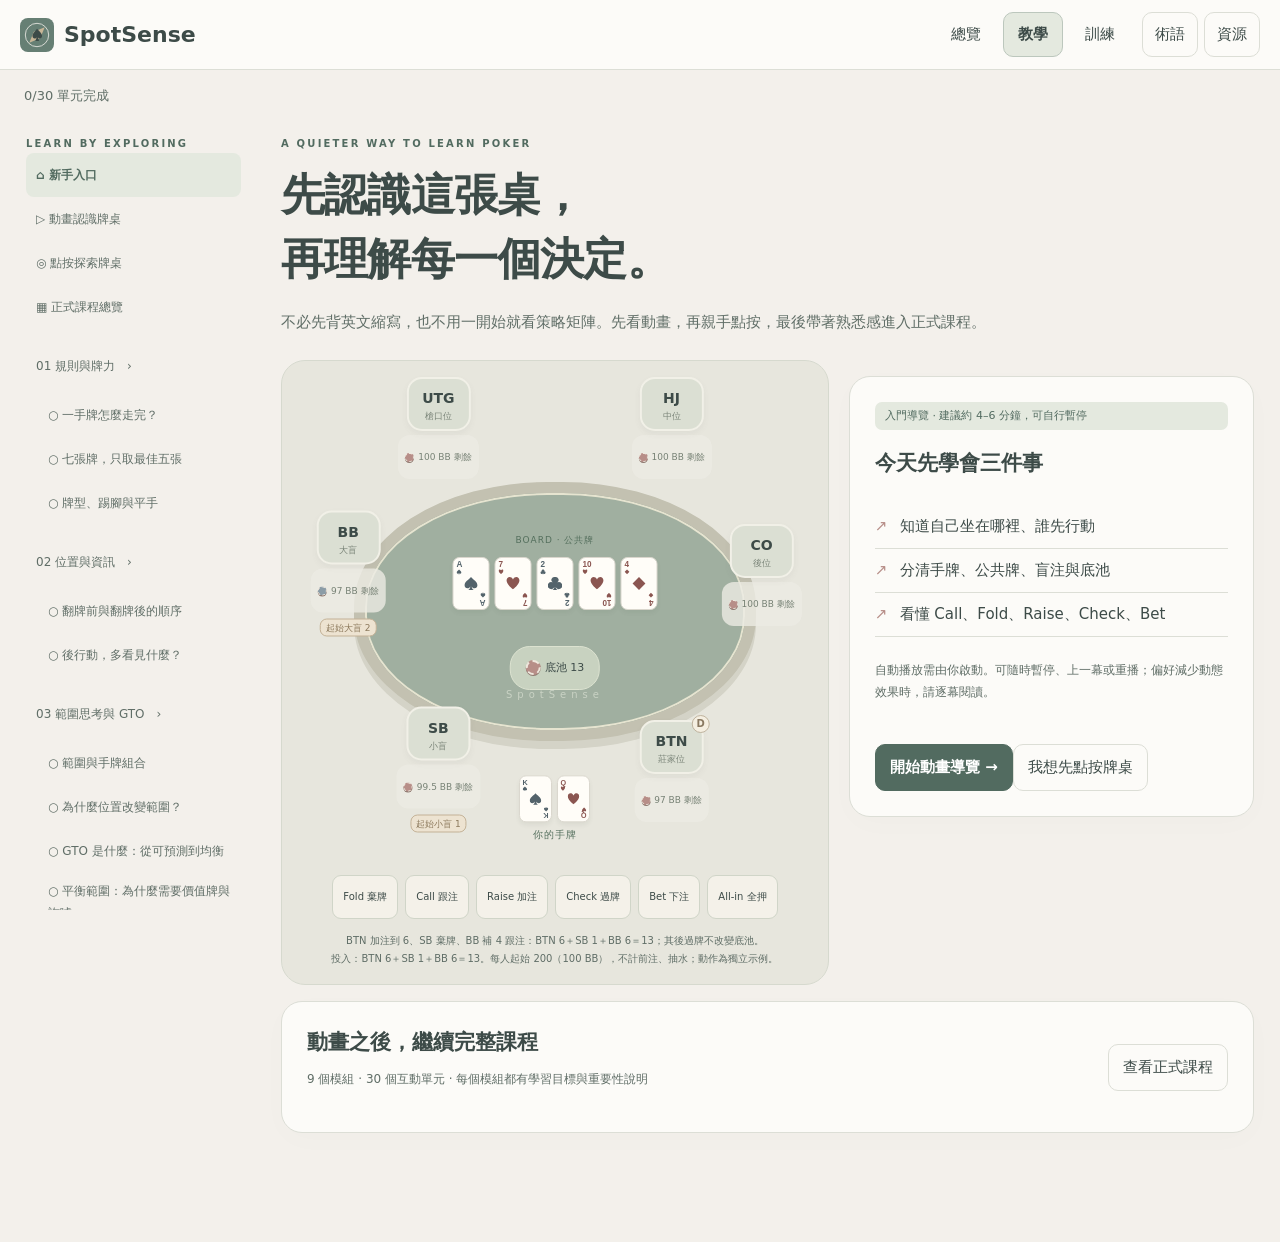
==== commit a5cc046c: "Add files via upload" ====
--- a/learn.html
+++ b/learn.html
@@ -1,7 +1,9 @@
-<!DOCTYPE html><html lang="zh-Hant"><head><meta charset="UTF-8"><meta name="viewport" content="width=device-width,initial-scale=1,viewport-fit=cover"><meta name="color-scheme" content="light"><meta name="description" content="莫蘭迪色系 Poker 互動學院：動畫導覽、點按牌桌、九大課程模組。"><title>SpotSense｜莫蘭迪互動學院 v3.3・GTO 重點教學版</title><style>
+<!DOCTYPE html>
+
+<html lang="zh-Hant"><head><meta charset="utf-8"/><meta content="width=device-width,initial-scale=1" name="viewport"/><meta content="light" name="color-scheme"/><meta content="莫蘭迪色系 Poker 互動學院：動畫導覽、點按牌桌、九大課程模組。" name="description"/><title>SpotSense｜互動教學</title><style>
 :root{--bg:#f3f0eb;--paper:#fcfbf8;--ink:#3d4b48;--muted:#828b84;--line:#dcded6;--sage:#8d9d90;--deep:#667f74;--light:#e4e9df;--rose:#b78e88;--sand:#c8b697;--blue:#8b9ca6;--lilac:#a69bab;--gold:#ad946f;--red:#af827d}*{box-sizing:border-box}body{margin:0;background:var(--bg);color:var(--ink);font:15px/1.75 system-ui,-apple-system,"Noto Sans TC",sans-serif}button,input,select{font:inherit}button{cursor:pointer;color:inherit}button:disabled{opacity:.45;cursor:default}button{touch-action:manipulation}header{height:74px;padding:0 4vw;display:flex;justify-content:space-between;align-items:center;background:#fcfbf8ee;border-bottom:1px solid var(--line);position:sticky;top:0;z-index:40;backdrop-filter:blur(12px)}.brand{border:0;background:none;font-size:22px;font-weight:800;letter-spacing:-.5px}.brand i{font-style:normal;background:var(--deep);color:#f3eee4;padding:3px 9px;border-radius:10px;margin-right:8px}.brand small{font-size:12px;color:var(--muted);font-weight:500;margin-left:9px}.shell{max-width:1400px;display:grid;grid-template-columns:225px minmax(0,1fr);gap:30px;margin:auto;padding:28px 26px}aside{position:sticky;top:100px;max-height:calc(100vh - 125px);overflow:auto;padding-right:10px;align-self:start}main{min-width:0;padding-bottom:65px}.kicker{font-size:10px;letter-spacing:2.2px;font-weight:800;color:var(--deep)}h1{font-size:clamp(27px,3.3vw,40px);line-height:1.35;letter-spacing:-.8px;margin:13px 0}h2{font-size:21px;line-height:1.5;margin:0 0 12px}h3{font-size:16px;margin:12px 0}p{margin:10px 0}.lead{color:var(--muted);max-width:750px;margin-bottom:24px}.small{font-size:12px;color:var(--muted)}.row{display:flex;align-items:center;gap:10px;flex-wrap:wrap}.between{justify-content:space-between}.card{background:var(--paper);border:1px solid var(--line);border-radius:21px;padding:25px;margin:16px 0;box-shadow:0 7px 30px #45564904}.primary{background:var(--deep);color:#fff;border:1px solid var(--deep);padding:11px 20px;border-radius:10px;font-weight:700}.ghost{background:transparent;border:1px solid var(--line);padding:9px 14px;border-radius:10px}.pill{display:inline-block;background:var(--light);color:var(--deep);font-size:11px;padding:4px 10px;border-radius:7px}.warm{background:#eee3dc!important}.feedback{background:var(--light);padding:17px;border-radius:12px;margin:17px 0}.note{font-size:12px;color:var(--muted);margin-top:22px;border-top:1px solid var(--line);padding-top:16px}.navhead{font-size:12px;color:var(--muted);margin:15px 0 5px}.navitem{display:block;width:100%;text-align:left;border:0;background:transparent;padding:8px 10px;border-radius:8px;color:var(--muted);font-size:12px}.navitem.active{color:var(--deep);background:var(--light);font-weight:750}.navitem:hover{background:#e9ece5}.progress{height:5px;border-radius:10px;background:#dfe2d9;overflow:hidden;margin:16px 0 25px}.progress div{height:100%;background:var(--sage);transition:width .3s}.phase{display:flex;gap:6px;flex-wrap:wrap;margin:18px 0}.phase span{padding:4px 10px;border:1px solid var(--line);border-radius:20px;font-size:11px;color:var(--muted)}.phase .on{background:var(--deep);border-color:var(--deep);color:#fff}.grid{display:grid;grid-template-columns:repeat(3,minmax(0,1fr));gap:13px}.module{display:flex;flex-direction:column;align-items:flex-start}.module h2{margin-top:12px}.module button{margin-top:auto}.moduleicon{font-size:27px;color:var(--deep)}.checklist{list-style:none;padding:0}.checklist li{padding:8px 0;border-bottom:1px solid var(--line)}.checklist li:before{content:'↗';color:var(--rose);margin-right:12px}.choices{display:grid;gap:10px;margin:18px 0}.choice{border:1px solid var(--line);background:#fffdfa;padding:14px 16px;border-radius:11px;text-align:left}.choice.selected{outline:2px solid var(--deep);outline-offset:-2px;background:var(--light)}.foot{display:flex;justify-content:space-between;align-items:center;gap:10px;margin-top:23px}.lab{display:grid;grid-template-columns:1fr 1fr;gap:20px}.felt{background:#95a599;color:#fdfcf8;border:1px solid #899b8e;border-radius:17px;padding:23px;min-height:200px;display:flex;align-items:center;justify-content:center;flex-direction:column}.felt .small{color:#f4f4ed}.big{font-size:34px;font-weight:800}.metric{background:#e8ece3;padding:16px;border-radius:12px;margin:15px 0}.metric strong{font-size:28px;color:var(--deep)}.stats{display:grid;grid-template-columns:repeat(3,1fr);gap:8px}.stat{text-align:center;background:#eceee7;border-radius:12px;padding:12px}.stat strong{display:block;font-size:24px}.insight{border-left:3px solid var(--sand);padding-left:16px;margin:20px 0}label{display:block;font-size:13px;margin-top:14px}input[type=range]{width:100%;accent-color:var(--deep);margin:13px 0 4px;cursor:pointer}.tabs{display:flex;gap:6px;flex-wrap:wrap;margin:15px 0}.tabs button{border:1px solid var(--line);background:#fcfbf8;border-radius:9px;padding:8px 12px}.tabs button.on{background:var(--deep);color:#fff;border-color:var(--deep)}.bar{height:19px;display:flex;overflow:hidden;border-radius:7px;margin:17px 0;background:#e2e5dc}.bar div{transition:width .15s}.hidden{display:none!important}details{margin:17px 0}summary{cursor:pointer}a{color:var(--deep)}.confidence{display:flex;gap:7px}.confidence button{background:#fcfbf8;border:1px solid var(--line);padding:7px 10px;border-radius:8px}.confidence .on{background:var(--light);border-color:var(--deep)}.timeline{display:flex;gap:6px;flex-wrap:wrap;margin:18px 0}.timeline button{padding:10px 12px;border:1px solid var(--line);border-radius:9px;background:#fcfbf8;flex:1}.timeline .on{background:var(--deep);color:white}.rg{display:grid;grid-template-columns:repeat(13,minmax(0,1fr));gap:3px;max-width:530px;margin:17px auto}.cell{aspect-ratio:1;min-width:0;border:0;border-radius:4px;background:#eaece5;color:#758177;padding:0;font-size:10px;display:flex;align-items:center;justify-content:center;flex-direction:column;line-height:1.1}.cell small{font-size:8px;opacity:.8}.cell.in{background:#b0c0ad;color:#3f5848}.cell.focus{outline:2px solid var(--rose);outline-offset:-2px}.ranklist{display:grid;gap:8px}.rankrow{display:flex;align-items:center;justify-content:space-between;gap:10px;border-bottom:1px solid var(--line);padding:10px 0}.cards{display:flex;gap:6px;justify-content:center;align-items:center;flex-wrap:wrap;margin:12px 0}.pc{position:relative;display:inline-flex;align-items:center;justify-content:center;background:#fffdf8;border:1px solid #dad7ce;border-radius:7px;width:44px;height:63px;color:#53636b;box-shadow:0 3px 4px #48544712;vertical-align:middle;flex-shrink:0}.pc.red{color:var(--red)}.pc .corner{position:absolute;left:4px;top:3px;display:flex;flex-direction:column;align-items:center;font-size:12px;font-weight:800;line-height:1}.pc .corner svg{width:9px;height:10px}.pc .center svg{width:24px;height:27px}.pc .bottom{position:absolute;right:4px;bottom:3px;transform:rotate(180deg);font-weight:800;font-size:11px;line-height:1}.pc.back{background:repeating-linear-gradient(45deg,#a0aea0,#a0aea0 3px,#b2bdac 3px,#b2bdac 6px);border:3px solid #f0efe7}.pc.mini{width:31px;height:44px;border-radius:5px;margin:0 2px}.pc.mini .corner{font-size:9px;left:3px;top:3px}.pc.mini .corner svg{width:6px;height:7px}.pc.mini .center svg{width:15px;height:18px}.pc.mini .bottom{font-size:8px;right:3px;bottom:3px}.inlinecards{display:inline-flex;align-items:center;gap:1px;vertical-align:middle;margin:3px 1px}.introgrid{display:grid;grid-template-columns:minmax(0,1.35fr) minmax(260px,.8fr);gap:20px;align-items:start}.introtext{min-height:335px;display:flex;flex-direction:column}.introtext .controls{margin-top:auto}.scene-count{font-size:12px;color:var(--muted)}.caption{font-size:17px;line-height:1.8;margin:16px 0}.boardwrap{background:#e7e6dd;border-radius:24px;border:1px solid #d6d9ce;padding:8px;position:relative;overflow:hidden}.table{position:relative;width:100%;height:455px;isolation:isolate}.ellipse{position:absolute;left:12%;top:23%;width:76%;height:54%;border-radius:48%;background:#a0afa0;border:11px solid #c3c1b1;box-shadow:inset 0 0 0 2px #e6e4d0,0 8px 0 #d4d3c7;z-index:-1}.ellipse:after{content:'SpotSense';position:absolute;bottom:11%;width:100%;text-align:center;color:#e4e9dc99;letter-spacing:5px;font-size:10px}.seatbox{position:absolute;transform:translate(-50%,-50%);text-align:center;min-width:70px;z-index:3}.seatbtn{border:2px solid #f1f0e7;background:#dbdfd3;border-radius:15px;padding:7px 13px;min-width:64px;box-shadow:0 3px 6px #5a645810;position:relative}.seatbtn strong{display:block;font-size:14px}.seatbtn small{font-size:9px;color:#7a8478;display:block;line-height:1.2}.stackbtn{display:block;margin:4px auto 0;border:0;background:#edece4cc;border-radius:12px;padding:1px 6px;font-size:9px;color:#768174}.seatbox.active .seatbtn{background:#758c7c;color:#fff;border-color:#eef0e3;box-shadow:0 0 0 5px #b7c7ad66}.seatbox.active .seatbtn small{color:#ecf0e5}.dealer{display:inline-flex;align-items:center;justify-content:center;width:18px;height:18px;border-radius:50%;background:#f5efe1;border:1px solid #bfb39e;color:#8a7961;font-weight:800;font-size:10px;position:absolute;right:-8px;top:-7px}.blindtag{font-size:9px;border:1px solid #c3b196;background:#ede3d1;color:#8c795c;border-radius:7px;padding:0px 5px;margin-top:3px;display:inline-block}.boardhot{position:absolute;top:40%;left:50%;transform:translate(-50%,-50%);border:0;background:transparent;border-radius:11px;padding:4px;min-width:220px}.boardhot .cards{margin:4px 0;gap:4px}.boardhot .pc{width:35px;height:49px}.boardhot .pc .center svg{width:18px;height:21px}.boardhot .pc .corner{font-size:10px}.boardhot .pc .bottom{font-size:9px}.hotlabel{font-size:9px;letter-spacing:1px;color:#546f5d}.pothot{position:absolute;top:61%;left:50%;transform:translate(-50%,-50%);border:1px solid #dce2d0;background:#d6dfcbbb;border-radius:20px;padding:5px 15px;font-size:12px}.chip{display:inline-block;width:15px;height:15px;border:2px dashed #eee6dc;border-radius:50%;background:var(--rose);vertical-align:middle;box-shadow:0 1px 0 #8e7970;margin-right:4px}.chip.blue{background:var(--blue)}.holehot{position:absolute;left:50%;top:88%;transform:translate(-50%,-50%);border:0;background:none;border-radius:12px;padding:0 8px}.holehot .cards{margin:0;gap:4px}.holehot .pc{width:31px;height:44px}.holehot .pc .center svg{width:15px;height:18px}.holehot .pc .corner{font-size:9px}.holehot .pc .bottom{font-size:8px}.hotactive{outline:3px solid #b78e88aa;outline-offset:4px}.scene-motion .hotactive{animation:breathe 1.5s ease-in-out infinite}.flyingchip{position:absolute;width:18px;height:18px;border:3px dashed #eee6dc;border-radius:50%;background:var(--rose);z-index:5;pointer-events:none;left:28%;top:80%;animation:paychip 1.3s ease-in-out infinite}.flyingchip.bb{left:10%;top:41%;background:var(--blue);animation:paybb 1.3s ease-in-out infinite}.payraise{left:72%;top:81%;animation:payraise 1.5s ease-in-out infinite}.scene-motion .boardhot .pc{animation:cardin .65s both}.scene-motion .boardhot .pc:nth-child(2){animation-delay:.1s}.scene-motion .boardhot .pc:nth-child(3){animation-delay:.2s}.scene-motion .boardhot .pc:nth-child(4){animation-delay:.3s}.scene-motion .boardhot .pc:nth-child(5){animation-delay:.4s}.actionstrip{display:flex;gap:6px;justify-content:center;flex-wrap:wrap;padding:12px 4px 5px}.actionchip{padding:6px 9px;background:#f4f1e9;border:1px solid #d0d5c8;border-radius:9px;font-size:10px}.actionchip.on{background:#7c9180;color:white;border-color:#7c9180}.explorepanel{min-height:250px}.glossary{display:grid;grid-template-columns:1fr 1fr;gap:10px}.term{background:#f7f6f0;border:1px solid var(--line);padding:14px;border-radius:12px}.term strong{font-size:13px}.term p{font-size:12px;color:var(--muted);margin:6px 0}.search{width:100%;border:1px solid var(--line);background:#fcfbf8;border-radius:10px;padding:12px;color:var(--ink);margin:10px 0 20px}.visuallyhidden{position:absolute;width:1px;height:1px;padding:0;overflow:hidden;clip:rect(0,0,0,0);white-space:nowrap}.statusdot{width:7px;height:7px;border-radius:50%;background:var(--sage);display:inline-block;margin-right:5px}.mobilemenu{display:none}button:focus-visible,input:focus-visible,summary:focus-visible{outline:3px solid var(--rose);outline-offset:4px}.reducedmotion *{animation:none!important;transition:none!important}@keyframes breathe{50%{outline-color:#b78e8833;outline-offset:8px}}@keyframes paychip{0%{left:28%;top:80%;opacity:0}25%{opacity:1}85%{left:48%;top:61%;opacity:1}100%{left:48%;top:61%;opacity:0}}@keyframes paybb{0%{left:10%;top:41%;opacity:0}25%{opacity:1}85%{left:50%;top:61%;opacity:1}100%{left:50%;top:61%;opacity:0}}@keyframes payraise{0%{left:72%;top:81%;opacity:0}25%{opacity:1}85%{left:50%;top:61%;opacity:1}100%{left:50%;top:61%;opacity:0}}@keyframes cardin{from{opacity:.2;transform:translateY(-9px) rotateY(60deg)}to{opacity:1;transform:none}}@media(max-width:1150px){.introgrid{grid-template-columns:1fr}.introtext{min-height:260px}.grid{grid-template-columns:1fr 1fr}.lab{grid-template-columns:1fr}.table{height:470px}.boardwrap{max-width:700px}}@media(max-width:850px){.shell{grid-template-columns:180px minmax(0,1fr);gap:20px;padding:23px 18px}.brand small{display:none}.glossary{grid-template-columns:1fr}.grid{grid-template-columns:1fr}}@media(max-width:680px){header{height:65px;padding:0 12px}.brand{font-size:20px}.shell{display:block;padding:20px 13px}aside{display:none;position:static;max-height:65vh;padding:10px;margin-bottom:20px}.showmenu aside{display:block}.mobilemenu{display:inline-block}.headerstatus{display:none}.card{padding:18px}.table{height:440px}.seatbtn{min-width:56px;padding:7px 8px}.seatbtn strong{font-size:12px}.seatbox{min-width:58px}.boardhot{min-width:190px}.boardhot .pc{width:29px;height:43px}.boardhot .pc .center svg{width:14px;height:17px}.boardhot .pc .corner{font-size:8px}.boardhot .pc .bottom{font-size:8px}.pothot{padding:4px 9px}.boardhot .cards{gap:3px}.stats{gap:5px}.stat{padding:10px 4px}.stat strong{font-size:21px}.foot{align-items:stretch}.foot .small{max-width:35%}.cell{font-size:9px}.cell small{font-size:7px}.rankrow{align-items:flex-start;flex-direction:column}.rankrow .cards{margin:3px 0}.introtext{min-height:300px}.playingprogress{width:100%}}@media(prefers-reduced-motion:reduce){*{animation:none!important;transition:none!important;scroll-behavior:auto!important}}
 .scene-motion.paused *{animation:none!important}.scene-motion .holehot.folded .pc{animation:foldcards 1.7s ease-in-out infinite}.scene-motion .actionchip.on{animation:actionpulse 1.7s ease-in-out infinite}@keyframes foldcards{0%,15%{opacity:1;transform:none}75%,100%{opacity:.15;transform:translateY(-35px) scale(.85)}}@keyframes actionpulse{50%{box-shadow:0 0 0 5px #b7c7ad55}}
-/* v3.1: scalable, self-contained card artwork and responsive layouts */
+ 
 :root{--card-width:46px}html{overflow-x:clip}body{min-width:320px}header,.shell,main,.card,.lab,.introgrid,.grid,.introtext{min-width:0}button{max-width:100%;overflow-wrap:anywhere}p,h1,h2,h3,.small,.caption{overflow-wrap:anywhere}svg{display:block}.pc{width:var(--card-width);height:auto;aspect-ratio:60/86;overflow:hidden;isolation:isolate;flex:0 0 var(--card-width);line-height:0;box-sizing:border-box}.pc .card-art{display:block;width:100%;height:100%;position:static;overflow:hidden}.pc.back{width:var(--card-width);height:auto;aspect-ratio:60/86}.pc.mini{--card-width:31px;width:var(--card-width);height:auto;flex-basis:var(--card-width)}.cards{gap:7px;max-width:100%;min-width:0}.inlinecards{max-width:100%;flex-wrap:wrap;vertical-align:middle;line-height:normal}.inlinecards .pc{margin:1px}.choice .inlinecards,h2 .inlinecards{vertical-align:middle}.felt{min-width:0;gap:5px;padding:24px 18px}.felt .row{justify-content:center;gap:18px}.felt .cards{margin:9px 0}.rankrow .cards{flex-shrink:0}.boardwrap{width:100%;max-width:none;container-type:inline-size}.table{height:490px;width:100%;overflow:visible}.seatbox{min-width:70px;max-width:110px}.seatbtn{white-space:nowrap}.stackbtn{white-space:nowrap;word-break:normal;overflow-wrap:normal;max-width:none;padding:2px 7px}.boardhot{top:41%;width:max-content;min-width:0;max-width:65%;padding:4px}.boardhot .cards{gap:5px;flex-wrap:nowrap;margin:5px 0}.boardhot .cards .pc{--card-width:37px;width:var(--card-width);height:auto;flex-basis:var(--card-width);min-width:0}.pothot{top:61%;max-width:55%;white-space:nowrap;font-size:11px}.holehot{top:90%;padding:0 6px;min-width:90px;max-width:120px}.holehot .cards{flex-wrap:nowrap;gap:5px;margin:0 0 4px}.holehot .cards .pc{--card-width:33px;width:var(--card-width);height:auto;flex-basis:var(--card-width);opacity:1!important;transform:none!important;animation:none!important}.holehot .hotlabel{display:block;white-space:nowrap;font-size:10px}.ellipse{top:23%;height:53%}.actionstrip{padding-top:16px;padding-bottom:8px;gap:7px}.actionchip{min-height:38px;flex:0 1 auto;padding:7px 10px}.introtext{min-height:360px}.introtext .controls{padding-top:15px}.introgrid{grid-template-columns:minmax(0,1.15fr) minmax(290px,.85fr)}.foot{flex-wrap:wrap}.foot>.primary{margin-left:auto}.confidence{flex-wrap:wrap}.confidence button{min-height:40px}.tabs button{min-height:42px}.timeline button{min-width:44px}.glossary{grid-template-columns:repeat(2,minmax(0,1fr))}.search{max-width:100%}input[type=range]{min-height:28px}.module .ghost{margin-top:14px}.table .flyingchip{pointer-events:none}.headerstatus{white-space:nowrap}
 @container(max-width:420px){.boardhot .cards .pc{--card-width:29px}.boardhot .cards{gap:3px}.boardhot .hotlabel{font-size:9px}.seatbox{min-width:58px;max-width:90px}.seatbtn{min-width:56px;padding:7px 9px}.stackbtn{font-size:8px;padding:2px 4px}.blindtag{font-size:9px}.pothot{font-size:10px;padding:4px 8px}}
 @container(max-width:335px){.boardhot .cards .pc{--card-width:26px}.boardhot .cards{gap:3px}.seatbtn{min-width:51px;padding:7px 7px}.stackbtn{font-size:7px}.seatbox{min-width:51px}.pothot{font-size:9px}.hotlabel{letter-spacing:0}}
@@ -11,7 +13,7 @@
 @media(max-width:680px){header{gap:6px;height:64px}.shell{padding:18px 12px}.brand{font-size:19px;padding-left:0;padding-right:0}.brand i{margin-right:6px}.card{padding:18px 15px}.grid,.lab,.glossary{grid-template-columns:minmax(0,1fr)}.introgrid{gap:10px}.boardwrap{padding:5px;border-radius:19px}.table{height:458px}.introtext{min-height:0}.caption{font-size:16px}.seatbox{min-width:55px;max-width:90px}.seatbtn{min-width:54px;padding:7px 8px}.seatbtn strong{font-size:12px}.seatbtn small{font-size:9px}.stackbtn{font-size:8px;white-space:nowrap;line-height:1.5}.boardhot{max-width:62%;top:41%}.boardhot .cards .pc{--card-width:29px}.boardhot .cards{gap:3px}.holehot{top:90%;min-width:80px}.holehot .cards .pc{--card-width:31px}.pothot{max-width:58%;top:61%;font-size:10px}.actionstrip{display:grid;grid-template-columns:repeat(3,minmax(0,1fr));gap:7px;padding:12px 5px 7px}.actionchip{padding:8px 4px;min-height:40px;font-size:10px}.pc{--card-width:41px}.pc.mini{--card-width:29px}.felt{padding:23px 12px}.felt .cards{gap:6px}.foot{gap:10px}.foot>.small{max-width:none;flex-basis:100%;order:-1}.foot>.primary{max-width:100%;white-space:normal;line-height:1.5}.phase{gap:5px}.phase span{font-size:10px;padding:5px 8px}.stats{grid-template-columns:repeat(3,minmax(0,1fr))}.stat{padding:12px 5px}.stat strong{font-size:23px}.introtext .controls>.row{display:grid;grid-template-columns:repeat(3,minmax(0,1fr));gap:6px}.introtext .controls>.row button{padding:10px 5px;font-size:12px;min-height:44px}.introtext .controls>.row:last-child{grid-template-columns:1fr 2fr}.timeline{gap:5px}.timeline button{padding:8px 5px;font-size:12px;min-width:40px}.rg{gap:2px}.cell{font-size:clamp(8px,2.4vw,11px)}.cell small{font-size:8px}.choices{gap:11px}.choice{padding:14px 12px}.rankrow .cards{gap:5px}.pill{line-height:1.7}.primary,.ghost{min-height:42px}}
 @media(max-width:360px){.shell{padding-left:9px;padding-right:9px}.table{height:450px}.pc{--card-width:37px}.pc.mini{--card-width:26px}.boardhot .cards .pc{--card-width:26px}.seatbtn{min-width:50px;padding-left:6px;padding-right:6px}.seatbox{min-width:50px}.stackbtn{font-size:7px}.holehot .cards .pc{--card-width:29px}.caption{font-size:15px}.primary,.ghost{font-size:12px}.stat strong{font-size:21px}.card{padding-left:12px;padding-right:12px}}
 @media(prefers-reduced-motion:reduce){.scene-motion *{animation:none!important;transition:none!important}}
-@container(max-width:335px){.table{height:480px}.table .seatbox:has(.seatbtn[data-hot="SB"]),.table .seatbox:has(.seatbtn[data-hot="BTN"]){top:76%!important}.table .holehot{top:94%}}.comboGrid{display:grid;grid-template-columns:repeat(auto-fit,minmax(85px,1fr));gap:8px}.comboGrid .cards{background:#eceee7;border-radius:9px;padding:8px 3px}.pothot,.stackbtn{font-variant-numeric:tabular-nums}.stats{min-width:0}.stat{min-width:0}.stat .small{overflow-wrap:anywhere}@media(max-width:680px){.stat .small{font-size:10px}.stat strong{font-size:22px}.blindtag{font-size:8px}.comboGrid{grid-template-columns:repeat(3,minmax(0,1fr))}}</style><link rel="stylesheet" href="assets/shared.a4ead173c9.css"><link rel="stylesheet" href="assets/learn-fixes.e65d738dbd.css"><link rel="manifest" href="manifest.json"><script src="assets/compat.a0696203bd.js"></script></head><body><div class="ss-global"><a class="ss-brand" href="index.html"><span class="ss-logo" aria-hidden="true">↗</span>SpotSense</a><nav aria-label="主要導覽"><a href="index.html">總覽</a><a href="learn.html" aria-current="page">教學</a><a href="training.html">訓練</a><a href="models.html">模型與頻率</a></nav></div><header><button id="logo" class="brand" aria-label="回新手入口"><i>♧</i>SpotSense<small>慢慢看懂，每一個決定</small></button><div class="row"><span class="small headerstatus" id="status"></span><button id="menu" class="ghost mobilemenu">課程選單</button></div></header><div class="shell"><aside id="nav" aria-label="課程導覽"></aside><main id="main"></main></div><script>const M=[{"title": "規則與牌力", "goal": "看懂一手牌的流程，能用最佳五張判斷勝負。", "why": "如果把行動順序或牌力判錯，後面的策略即使背熟也用不上。", "skills": ["四個下注階段", "最佳五張與牌型", "踢腳牌與平手"], "icon": "♧"}, {"title": "位置與資訊", "goal": "分清六人桌位置，以及翻牌前後的行動順序。", "why": "後行動能先觀察對手；同一手牌，因位置不同可能需要不同計畫。", "skills": ["UTG 到 BB", "翻牌前／後順序", "資訊與控制選項"], "icon": "◎"}, {"title": "範圍思考與 GTO", "goal": "先理解範圍，再透過互動掌握 GTO、均衡、混合策略、比例與針對性調整。", "why": "範圍是策略的單位；理解 GTO 的模型與限制，才不會把圖表百分比當成任何牌局都通用的答案。", "skills": ["範圍、位置與組合數", "GTO 與納許均衡", "平衡、混合頻率與 EV", "三種比例與 MDF 限制", "阻擋牌、Solver 條件與針對性調整"], "icon": "▦"}, {"title": "勝率與賠率", "goal": "分清贏的機率、跟注的價格，以及未來看牌的成本。", "why": "不是牌強就要跟、不到五成就要棄；需要把機會與價格放在一起比較。", "skills": ["底池賠率", "Outs 與抽牌", "勝率實現"], "icon": "◔"}, {"title": "下注的目的", "goal": "先說出動作的目的，再選擇金額。", "why": "下注不是為了顯得強勢；過牌、下注與加注都會創造不同的風險與收益。", "skills": ["Check 與 Bet", "完整加注規則", "BB 與底池百分比"], "icon": "↗"}, {"title": "翻牌前策略", "goal": "辨認未開池與已加注的情境，理解有效籌碼。", "why": "翻牌前的範圍與尺寸會決定後續底池大小、位置與決策空間。", "skills": ["首次開池條件", "3-bet 的意思", "有效籌碼與 SPR"], "icon": "◇"}, {"title": "翻牌策略", "goal": "把自己的牌放進牌面與雙方範圍中看。", "why": "翻牌前的強牌不保證現在領先；公共牌會重新排列成牌與聽牌的可能性。", "skills": ["乾燥與連結牌面", "持續下注", "下注與過牌的理由"], "icon": "▱"}, {"title": "轉牌策略", "goal": "新的一張牌出現後，重新評估範圍與後續計畫。", "why": "沿用上一街的答案很容易忽略已完成的聽牌、新風險與剩餘籌碼。", "skills": ["範圍更新", "第二槍", "看一張或兩張的成本"], "icon": "↻"}, {"title": "河牌策略", "goal": "用明確模型比較跟注、詐唬與價值下注的期望值。", "why": "沒有下一張牌可以改善，最後的決策更需要分清範圍、價格與對手反應。", "skills": ["跟注 EV", "純詐唬門檻", "價值下注 vs. 過牌"], "icon": "✧"}];const L=[{"m": 0, "title": "一手牌怎麼走完？", "kind": "streets", "pred": "公共牌還沒發完，可以贏得底池嗎？", "po": ["可以，對手全部棄牌時", "不行，必須攤牌"], "pa": 0, "q": "翻牌圈結束後，下一個階段是？", "opts": ["立刻攤牌", "發轉牌，再進行下注", "重新發手牌"], "ans": 1, "principle": "先知道目前是哪一街，再判斷有哪些資訊。", "explain": "翻牌前 → 翻牌（三張公共牌）→ 轉牌（第四張）→ 河牌（第五張）。若其他人全棄牌，最後未棄牌者可以提早贏得底池。", "bound": ""}, {"m": 0, "title": "七張牌，只取最佳五張", "kind": "showdown", "pred": "兩張手牌一定都要使用嗎？", "po": ["一定", "不一定，可以用零、一或兩張"], "pa": 1, "q": "公共牌已是 A♠ K♠ Q♠ J♠ T♠。你拿 2♥ 2♦，對手拿 A♥ A♦，誰贏？", "opts": ["對手", "你", "平手"], "ans": 2, "principle": "比較最佳五張，不只比較兩張手牌。", "explain": "雙方可用公共牌組成相同的皇家同花順，因此平手分池。一般德州撲克不像奧馬哈，不要求使用恰好兩張手牌。", "bound": ""}, {"m": 0, "title": "牌型、踢腳與平手", "kind": "ranking", "pred": "兩人都是一對，是否一定平手？", "po": ["是", "不是，還要比點數與踢腳"], "pa": 1, "q": "A A K Q 9 與 A A K J T 都是一對 A，誰贏？", "opts": ["A A K Q 9", "A A K J T", "平手"], "ans": 0, "principle": "同牌型，依序比較構成最佳五張的點數。", "explain": "對子相同，先比最高踢腳 K，再比 Q 與 J，所以第一手獲勝。花色不決定一般攤牌勝負。", "bound": ""}, {"m": 1, "title": "翻牌前與翻牌後的順序", "kind": "position", "pred": "SB 在每一街都先行動嗎？", "po": ["是", "不是，翻牌前不是"], "pa": 1, "q": "標準六人桌、無人棄牌時，翻牌前誰先行動？", "opts": ["SB", "UTG", "BTN"], "ans": 1, "principle": "先問哪一街，再看行動順序。", "explain": "翻牌前 UTG 最先；翻牌後從 BTN 左邊仍在局的人開始，全員在局時 SB 最先、BTN 最後。單挑時 BTN 兼 SB，翻牌前先、翻牌後最後。", "bound": ""}, {"m": 1, "title": "後行動，多看見什麼？", "kind": "information", "pred": "對手過牌，能確定他很弱嗎？", "po": ["可以", "不行，強牌也可能過牌"], "pa": 1, "q": "單挑翻牌後你在 BTN，對手過牌，代表？", "opts": ["他一定沒牌", "你多知道一個行動，但不知道確切手牌", "你一定得下注"], "ans": 1, "principle": "資訊是一個線索，不是確定答案。", "explain": "有位置者在對手過牌後也過牌，可以結束這一街；也可下注，讓對手重新決策。位置帶來更多資訊與控制選項。", "bound": ""}, {"m": 2, "title": "範圍與手牌組合", "kind": "range", "pred": "AA、AKs、AKo 各一格，代表組合數一樣嗎？", "po": ["一樣", "不一樣"], "pa": 1, "q": "AKs 與 AKo 的 s／o 代表？", "opts": ["同花／不同花", "強／弱", "小盲／大盲"], "ans": 0, "principle": "一格不是一組；範圍也不是確切手牌。", "explain": "未知牌完整時，AA 有 6 組、AKs 有 4 組、AKo 有 12 組；已知牌會減少組合。範圍也可對各組合配置不同頻率。", "bound": "手工矩陣只示範範圍形狀，不是 GTO 或推薦開池表。"}, {"m": 2, "title": "為什麼位置改變範圍？", "kind": "range", "pred": "所有位置使用同一開池圖好嗎？", "po": ["好，簡單就正確", "不好，待行動人數與後續位置不同"], "pa": 1, "q": "前面全棄牌，BTN 為何可能比 UTG 開更多牌？", "opts": ["待行動對手較少，翻牌後常有位置", "手牌自動變大", "每手都該加注"], "ans": 0, "principle": "位置改變的是情境價值，不是牌面點數。", "explain": "BTN 後只剩盲位，且翻牌後有位置；UTG 後面仍有更多人。尺寸、抽水、籌碼與對手都會改變具體範圍。", "bound": "僅示範 UTG／CO／BTN；SB、BB 的結構不同，不能線性外推。"}, {"m": 2, "title": "GTO 是什麼：從可預測到均衡", "kind": "gto_equilibrium", "pred": "只要採用 GTO，每一手都會贏嗎？", "po": ["會，最佳策略就必勝", "不會，策略期望與單次結果不同"], "pa": 1, "q": "關於 GTO，哪個描述最正確？", "opts": ["每手都選最兇的動作", "在指定模型的均衡中，沒有人能單方面改策略提高自己的期望收益", "專門抓弱玩家的策略"], "ans": 1, "principle": "GTO 是整套策略的均衡，不是每手必勝的答案。", "explain": "GTO＝Game Theory Optimal，常指符合納許均衡概念的策略。以雙人零和模型說明時，均衡策略不讓對手靠針對偏差提高其均衡收益，但不保證你每手獲勝，也不一定最大化對每位弱玩家的收益。多人、抽水及 ICM 的結構必須另外分析。", "bound": "剪刀石頭布只示範均衡概念，不等於完整 Poker 求解。零和、不被剝削的結論不可直接擴張到多人或不同效用模型。"}, {"m": 2, "title": "平衡範圍：為什麼需要價值牌與詐唬", "kind": "gto_balance", "pred": "平衡是不是任何時候都該一半價值、一半詐唬？", "po": ["是，50/50 最平衡", "不是，比例與尺寸及模型有關"], "pa": 1, "q": "簡化河牌模型：下注半池時，讓抓詐唬牌跟注打平的下注範圍詐唬占比？", "opts": ["25%", "33.3%", "50%"], "ans": 0, "principle": "平衡不是五五開；它讓特定對手決策無差異。", "explain": "在此單挑河牌極化模型，價值牌一定贏過抓詐唬牌、詐唬一定輸：下注範圍詐唬占比＝B/(P+2B)。半池下注時為 25%，價值:詐唬＝3:1。這是「已下注範圍中的占比」，不是所有空氣牌都要以 25% 頻率下注。", "bound": "河牌單挑、無加注、不計抽水、價值牌必贏與詐唬必輸。此比例不直接適用翻牌、轉牌或任意實戰範圍。"}, {"m": 2, "title": "混合策略：70/30 不是看心情", "kind": "gto_mixing", "pred": "畫面說加注 30%、跟注 70%，表示加注比較差嗎？", "po": ["是，較少就較差", "不一定，均衡內混合動作理論 EV 相同"], "pa": 1, "q": "精確均衡中，同一手牌真正混合兩個動作時，兩者 EV 應如何？", "opts": ["相同；數值求解可能有誤差", "高頻動作必定更高", "一定相差很大"], "ans": 0, "principle": "混合頻率是策略結構，不是正確率或勝率。", "explain": "精確均衡裡，對同一資訊集合真正採用的混合動作具有相同 EV，否則不會同時採用。實際 Solver 是近似解，可能有收斂、顯示精度與簡化誤差。對手偏離後，原本相同的動作可能變得不同。", "bound": "70/30 是人為練習比例，沒有對應實戰手牌或求解答案。隨機抽樣的小樣本不保證剛好達成比例；每次決策獨立，不補做動作湊次數。"}, {"m": 2, "title": "三種比例：勝率、詐唬占比與防守頻率", "kind": "gto_mdf", "pred": "半池下注的 25% 和約 66.7%，是互相矛盾嗎？", "po": ["是", "不是，分母與要解決的問題不同"], "pa": 1, "q": "MDF 約 66.7%，代表你每一手都要有 66.7% 勝率才跟嗎？", "opts": ["是", "不是，它是簡化模型下整體防守頻率的參考", "代表所有牌都要跟"], "ans": 1, "principle": "先問比例的分母是什麼，不要只背數字。", "explain": "跟注門檻 B/(P+2B) 是單手所需權益；極化下注範圍的詐唬占比在此模型數值相同但意義不同；MDF＝P/(P+B) 是防止零權益詐唬自動獲利的範圍防守頻率參考。它不指定哪些牌跟或加注，也不是所有街都應機械達成的 GTO 指令。", "bound": "MDF 模型假設對方零權益詐唬過牌價值為 0；被跟必輸，無後續成本。實戰、前兩街、價值偏重對手與 ICM 等可能不適用。"}, {"m": 2, "title": "阻擋牌：手牌如何改變對方組合", "kind": "gto_blockers", "pred": "你拿到一張 A，對手還有原本六組 AA 嗎？", "po": ["有，圖表不會變", "沒有，已知牌會排除組合"], "pa": 1, "q": "只知道你持 A♠ K♣，尚未指定其他已知牌，對手 AA 與所有 AK 剩幾組？", "opts": ["AA 6、AK 16", "AA 3、AK 9", "AA 4、AK 12"], "ans": 1, "principle": "阻擋牌是組合資訊，不是自動詐唬許可證。", "explain": "四張 A 選兩張是六組 AA；你拿走一張 A 後剩三張，AA 變三組。你同時拿走一張 A 與一張 K，AK 變 3×3＝9 組。是否適合詐唬還要看你阻擋的是對手跟注還是棄牌，以及完整範圍。", "bound": "僅枚舉牌張阻擋，未指定公共牌與行動範圍，不以組合數直接推論對手手牌機率或最優動作。"}, {"m": 2, "title": "Solver 在解什麼：答案有適用條件", "kind": "gto_model", "pred": "同一手牌，可把任何 GTO 圖套到所有牌局嗎？", "po": ["可以，GTO 是通用答案", "不可以，模型條件不同"], "pa": 1, "q": "圖表說明為六人 100 BB、前面全棄牌，但你面對 UTG 加注且只有 30 BB，應？", "opts": ["照同一格執行", "先找符合條件的情境，不能直接套用", "只看自己位置就夠"], "ans": 1, "principle": "先讀模型標籤，再看牌格顏色。", "explain": "求解器解的是指定遊戲與下注樹的近似均衡。人數、位置、有效籌碼、前面動作、抽水、前注、尺寸選項與 ICM 都可能改變解。圖表不是完整遊戲，求解收斂與資料版本也要檢查。", "bound": "本頁僅做條件對照，未串接 Solver，不會在你切換設定後捏造新策略頻率。"}, {"m": 2, "title": "GTO 與針對性調整：基準不是枷鎖", "kind": "gto_exploit", "pred": "對手確實棄牌太多時，只能永遠維持原頻率嗎？", "po": ["是，不然不叫正確策略", "不一定，可依可靠觀察針對性調整"], "pa": 1, "q": "對手很少在河牌詐唬，最合理的態度是？", "opts": ["為達 MDF 強迫跟足", "依證據調整，不機械湊 MDF，並留意樣本與對手反制", "每次看他表情決定"], "ans": 1, "principle": "先有基準，再用證據調整，並承擔判斷風險。", "explain": "Exploitative play 是針對對手偏差提高收益的調整。過度棄牌可能讓更多純詐唬有利；過度跟注時可能偏向價值下注。但觀察可能有偏差，對手會改變，調整也可能暴露自己的漏洞，不保證必賺。", "bound": "此互動僅比較固定純詐唬模型的收益；對手棄牌率為假設，不是從少量牌局自動估算。"}, {"m": 2, "title": "把 GTO 帶回範圍：讀表與學習清單", "kind": "gto_checklist", "pred": "剛學 GTO，最重要是背精確百分比嗎？", "po": ["是，其他不重要", "先看條件、範圍與原因，再學頻率及 EV"], "pa": 1, "q": "下列哪個是負責任的 GTO 學習方式？", "opts": ["把最高頻動作之外全部判錯", "確認條件與資料來源，理解範圍互動，容許合理混合並檢查 EV", "拿一張開池圖套每個位置"], "ans": 1, "principle": "GTO 用來建立可檢查的思考，不是取代思考。", "explain": "讀表順序：確認情境 → 看整體範圍 → 找動作目的 → 理解組合／阻擋 → 看頻率與 EV → 確認限制 → 用新情境驗證。GTO 不等於高頻動作唯一正確、一定要隨機、所有底池必須防守固定比例，或對任何弱玩家都最賺。", "bound": "本模組建立 GTO 概念與模型邊界，不宣稱教完全部求解理論、多人均衡、賽事 ICM 或專業 Solver 操作。"}, {"m": 3, "title": "勝率與跟注價格", "kind": "pot", "pred": "不到五成勝率就不值得跟嗎？", "po": ["對", "不對，要看價格"], "pa": 1, "q": "原底池 100，對手下注 50，你需跟 50，打平勝率？", "opts": ["50%", "33.3%", "25%"], "ans": 2, "principle": "勝率是機會，賠率是價格。", "explain": "跟注後總底池 200，付出 50，所以門檻是 25%。跟注前底池 150 對跟注 50，賠率是 3:1。", "bound": "精確 EV 示範限定單挑河牌、無後續下注、不計抽水。"}, {"m": 3, "title": "Outs：還有哪些牌能幫你？", "kind": "outs", "pred": "抽中想要的花色，一定贏嗎？", "po": ["是", "不一定"], "pa": 1, "q": "轉牌後有 9 個乾淨 outs，依未知牌均勻模型，河牌命中率？", "opts": ["9/46 約 19.6%", "9/52 約 17.3%", "固定 36%"], "ans": 0, "principle": "先分清乾淨 outs 與只是看起來改善的牌。", "explain": "轉牌時看見自己兩張與四張公共牌，剩 46 張未知牌。9/46 約 19.6%。中了仍可能輸的牌不能直接當乾淨 outs。", "bound": "對手範圍的條件資訊可能改變精確機率。"}, {"m": 3, "title": "未來下注也有成本", "kind": "future", "pred": "看兩張的機會，可以直接當成看一張的價格嗎？", "po": ["可以", "不行，後面可能還需付錢"], "pa": 1, "q": "翻牌只跟一注且尚未全押，可直接用到河牌機率當只付一次的價格嗎？", "opts": ["永遠可以", "不可以，轉牌可能再面對下注", "9 outs 就可以"], "ans": 1, "principle": "不要把兩張牌的機會，當作只買一張的價格。", "explain": "全押或確定能免費看完時，才可直接用兩張機率比較。否則還需考慮未來下注、隱含賠率、反向隱含賠率與勝率實現。", "bound": ""}, {"m": 4, "title": "過牌不是放棄", "kind": "action", "pred": "過牌代表沒有贏牌的方式了嗎？", "po": ["是", "不是"], "pa": 1, "q": "單挑河牌，你有位置，對手已過牌，你也過牌會？", "opts": ["直接棄牌", "結束下注並攤牌", "一定輸"], "ans": 1, "principle": "過牌與下注都有機會成本。", "explain": "過牌可保留攤牌價值，也避免被過牌加注；但可能錯過較差牌願意跟注的價值。其他街還可能讓對手免費改善。", "bound": ""}, {"m": 4, "title": "下注、跟注與加注", "kind": "raise", "pred": "對手已下注，你再提高金額叫？", "po": ["Bet 下注", "Raise 加注"], "pa": 1, "q": "A 下注 20，B 加注到 60，一般完整再加注至少到？", "opts": ["80", "100", "120"], "ans": 1, "principle": "加注到的總額，不等於再增加多少。", "explain": "上次完整加注增量是 60−20＝40；下一次完整加注至少到 100。不足額全押與重開加注權是另外的規則。", "bound": "僅示範一般完整加注；不足額全押及場館例外另論。"}, {"m": 4, "title": "尺寸：BB 與底池比例", "kind": "size", "pred": "3 BB 與三倍底池是同一單位嗎？", "po": ["是", "不是"], "pa": 1, "q": "盲注 1/2，首次加注到 6，等於？", "opts": ["3 BB", "6 BB", "三倍底池"], "ans": 0, "principle": "先說清楚單位，再討論大小。", "explain": "大盲為 2，總額 6 就是 3 BB。翻牌後常用下注前底池的百分比描述下注；加注還需分清加注到、增加額與倍數。", "bound": ""}, {"m": 5, "title": "首次開池，先看條件", "kind": "range", "pred": "開池圖適用任何前面動作嗎？", "po": ["是", "否，前提不同"], "pa": 1, "q": "CO 前已有 UTG 加注，可直接套前面全棄牌的 CO 開池圖嗎？", "opts": ["可以", "不行，面對加注是另一種情境", "同花就可以"], "ans": 1, "principle": "先讀情境，再讀手牌。", "explain": "未開池與面對加注是不同問題。需要重看對方範圍、尺寸、位置、有效籌碼與後面尚未行動的玩家。", "bound": "示意範圍不提供實戰答案。"}, {"m": 5, "title": "3-bet、有效籌碼與 SPR", "kind": "spr", "pred": "3-bet 就是固定加到三倍嗎？", "po": ["是", "不是，這是下注序列的名稱"], "pa": 1, "q": "你有 100 BB，單挑對手有 40 BB，最多互相爭奪的有效籌碼？", "opts": ["140 BB", "100 BB", "40 BB"], "ans": 2, "principle": "較短的一方限制單挑可爭奪的籌碼。", "explain": "大盲算第一注、首次加注為 2-bet、再加注為 3-bet。SPR 是此時有效剩餘籌碼除以底池，不等於手牌必須打光的指令。", "bound": ""}, {"m": 6, "title": "翻牌：辨識牌面", "kind": "texture", "pred": "只看自己的兩張牌就足夠決定下注嗎？", "po": ["足夠", "還需看公共牌與範圍"], "pa": 1, "q": "一對在 J♥ T♥ 9♣ 與 A♠ 7♦ 2♣ 上可照搬策略嗎？", "opts": ["可以", "不行，結構與雙方範圍不同", "濕潤牌面必須全押"], "ans": 1, "principle": "手牌強度是相對的，不是固定標籤。", "explain": "連結性、同花可能與牌面點數都會影響雙方範圍。乾燥、濕潤只是起點，不能單靠名稱決定策略。", "bound": ""}, {"m": 6, "title": "持續下注不是自動按鈕", "kind": "action", "pred": "翻牌前加注後，翻牌一定要下注嗎？", "po": ["一定", "不一定"], "pa": 1, "q": "你翻牌前加注、翻牌沒中，最合理原則？", "opts": ["每次下注", "每次過牌", "依範圍、牌面、位置與對手決定"], "ans": 2, "principle": "每一次下注，都要說明對誰、想達成什麼。", "explain": "持續下注是前街進攻者在下一街下注，不是義務。下注可能取價值、詐唬或拒絕勝率；過牌可能保留攤牌價值並保護過牌範圍。", "bound": ""}, {"m": 7, "title": "轉牌：更新可能性", "kind": "turn", "pred": "看起來危險的轉牌一定只對你不利嗎？", "po": ["一定", "不一定，看它連結誰的範圍"], "pa": 1, "q": "翻牌兩張紅心、轉牌第三張紅心，代表？", "opts": ["對手一定同花", "同花成為可能，應更新範圍", "所有一對都沒價值"], "ans": 1, "principle": "更新假設，不要延續上一街的情緒。", "explain": "新牌改變成牌、聽牌與相對優勢，但不會揭露對手確切手牌。是否繼續下注仍需看雙方範圍與計畫。", "bound": ""}, {"m": 7, "title": "第二槍與後續計畫", "kind": "future", "pred": "有聽牌的半詐唬與河牌空氣牌詐唬相同嗎？", "po": ["完全相同", "不同，被跟後仍有改善機會"], "pa": 1, "q": "轉牌有聽牌的下注，可直接套「被跟必輸」的純詐唬公式算精確 EV 嗎？", "opts": ["可以", "不行，還有改善與河牌決策", "只要下注小就行"], "ans": 1, "principle": "下注之前，先想好被跟與被加注的分支。", "explain": "轉牌 EV 還含被跟後的權益、後續下注與有效籌碼。純河牌詐唬公式只對特定簡化模型成立。", "bound": ""}, {"m": 8, "title": "河牌跟注：價格對上範圍", "kind": "call", "pred": "河牌是否跟注，只看自己牌型嗎？", "po": ["是", "要比較對範圍的勝率與價格"], "pa": 1, "q": "原底池 120，對手下注 60，假設勝率 30%，跟注 EV？", "opts": ["−12", "0", "＋12"], "ans": 2, "principle": "先估對方的可能，再比較跟注的價格。", "explain": "最後總底池 240，EV＝0.30×240−60＝＋12。門檻 25% 不代表你真的有 25% 勝率。", "bound": "單挑河牌、無後續行動、不計抽水，勝率由你假設。"}, {"m": 8, "title": "純詐唬需要多少棄牌？", "kind": "bluff", "pred": "半池下注的跟注門檻與詐唬門檻相同嗎？", "po": ["相同", "不同，回答的問題不同"], "pa": 1, "q": "河牌底池 100，下注 50，被跟必輸，打平棄牌率？", "opts": ["25%", "33.3%", "50%"], "ans": 1, "principle": "跟注問值不值得買，詐唬問需要多少人放棄。", "explain": "EV＝F×100−(1−F)×50。打平時 F＝50/150＝33.3%，不同於跟注需要的 25%。", "bound": "純詐唬、被跟必輸、無再加注、不計抽水。棄牌率為手動假設。"}, {"m": 8, "title": "價值下注：誰會付錢？", "kind": "value", "pred": "價值下注主要想要？", "po": ["較差牌跟注", "所有人棄牌"], "pa": 0, "q": "下注後所有較差牌棄、較好牌都跟，能只因自己牌強就認定是好價值下注嗎？", "opts": ["能", "不能，要與過牌收益比較", "河牌永遠不下注"], "ans": 1, "principle": "找出會付錢的較差牌，再問要收多少。", "explain": "下注要比較過牌基準、較差牌跟注量、較好牌反應與被加注風險。模型中的正 EV 不等於下注一定比過牌好。", "bound": "二分類靜態模型：無平手、無加注、較好牌全跟。跟注率非解算結果。"}];const INTRO=[["歡迎來到牌桌", "先不急著想怎麼贏。花幾分鐘，認識這張桌上的座位、籌碼、牌與動作。這裡使用標準六人桌、盲注 1／2 的示範。", "table", "none", "這是導覽示意，不是連續的一手實戰牌局。"], ["BTN：莊家位，不一定負責發牌", "BTN 是 Button，中文稱莊家位。D 圓牌標記目前的位置，每手結束通常順時針移動一位。BTN 翻牌後通常最後行動。", "BTN", "none", "先記位置，不需要背所有英文縮寫。"], ["SB：小盲，先放入 1", "Small Blind 位於 BTN 左邊。這桌小盲為 1，是發牌前強制投入，不代表已經選擇跟注。小盲通常約為大盲的一半，實際依牌局設定。", "SB", "blind", "單挑桌有例外：BTN 同時是 SB。"], ["BB：大盲，先放入 2", "Big Blind 在 SB 左邊。本桌大盲是 2，1 BB 就等於 2 籌碼。大盲提供翻牌前的初始下注基準，仍保有行動權。", "BB", "blind", "100 BB 是籌碼單位，不代表 100 元。"], ["UTG：翻牌前第一個行動", "Under the Gun，槍口位，位於大盲左邊。六人桌翻牌前從這裡開始，後面還有五位玩家要決定。", "UTG", "pre", "前位要面對更多尚未行動的對手。"], ["HJ：中間的位置", "Hijack 在這個六人桌位於 UTG 之後、CO 之前。玩家人數改變，位置名稱與配置也會改變。", "HJ", "pre", "九人桌還可能出現 UTG+1、LJ 等名稱。"], ["CO：莊家位前一位", "Cutoff，在 BTN 之前行動。通常稱後位，但翻牌後若 BTN 仍在局，你不一定最後行動。", "CO", "pre", "位置是相對於其他仍在局的玩家。"], ["行動順序會隨街次改變", "翻牌前：UTG → HJ → CO → BTN → SB → BB。翻牌後：從 BTN 左邊仍在局的人開始；全員在局時是 SB → BB → UTG → HJ → CO → BTN。", "order", "post", "不是每一街都從同一個位置開始。"], ["手牌：只有你知道的兩張", "Hole Cards 是每人兩張私有手牌。公共牌發完後，從兩張手牌與五張公共牌裡，挑最佳五張比較；手牌可以用零、一或兩張。", "hole", "deal", "別把兩張手牌的大小，直接當成最後勝負。"], ["底池與籌碼不是同一件事", "Pot 是大家已經投入、正在爭奪的籌碼。Stack 是你面前尚未投入的籌碼。已投入底池的錢，不能因為改變心意就拿回。", "pot", "none", "這張桌的金額是教學示意，不會扣款。"], ["Fold：棄牌，退出這一手", "面對下注時，你可以棄牌。不再爭奪這一手的底池；先前已投入的籌碼留在底池。棄牌不等於本場遊戲結束。", "fold", "action", "在這個示範情境，你正在面對下注。"], ["Call：跟注，補到目前金額", "對手本街下注到 6，而你本街已投入 2，你需要再補 4 才是跟注。Call 不是每次都重新付出對手的總額。", "call", "call", "例：你是 BB，已付 2，面對加注到 6。"], ["Raise：加注，提高目前金額", "對手已下注，你再提高金額，叫 Raise。這個示例是對手下注 2，你加注到 6；不是在原金額上再加 6。", "raise", "raise", "一般完整加注增量，不得小於上一個完整下注／加注增量。"], ["Check 與 Bet：沒人下注時的選項", "本街沒人下注、你也沒有尚未補齊的金額時，可以 Check 過牌，不投入新籌碼。若選擇首先投入籌碼，叫 Bet 下注。", "check", "action", "面對未補齊的下注，不能用過牌跳過。BB 在未加注底池有過牌選項。"], ["All-in：把剩餘籌碼全部投入", "全押可能是下注、跟注或加注，取決於前面的動作。籌碼不足仍可全押，但可能產生邊池；不足額加注是否重開加注權需要另外判斷。", "allin", "raise", "不是全押的人，就能贏到對手全部的籌碼。"], ["Flop：翻牌，三張一起出現", "翻牌前一輪結束後，發出三張公共牌，大家共用。進入下一輪下注，行動順序也切換成翻牌後的順序。", "board", "flop", "每張牌的角落與中央都有花色圖示。"], ["Turn：轉牌，重新更新判斷", "第四張公共牌是轉牌。它可能完成同花、順子或讓牌面成對；上一街合理的判斷，此刻可能需要修改。", "board", "turn", "Street 指一個下注階段，不是桌上的位置。"], ["River 與 Showdown：最後一張與攤牌", "第五張公共牌叫河牌。最後一輪下注結束，仍在局的玩家比較最佳五張；這叫 Showdown 攤牌。若只剩一人，則不必靠攤牌取勝。", "board", "river", "最後能使用的總共七張牌，只挑最佳五張。"], ["Range、Equity、Pot Odds", "Range 範圍是一群可能的手牌；Equity 勝率是對某個範圍的底池權益；Pot Odds 底池賠率是你跟注所面對的價格。三者不是同一個數字。", "pot", "river", "先知道名詞的角色，後面的課程會用操作拆解。"], ["把看過的東西，親手找一次", "接下來進入可互動牌桌：點座位、D 標記、手牌、公共牌、底池、籌碼與動作。你也可以播放行動順序，再對照文字理解。", "table", "river", "不考速度、不涉及真錢，先建立熟悉感。"]];const TERMS=[["BTN / Button", "莊家位，以 D 標記；通常每手順時針移動。六人桌翻牌後通常最後行動。"], ["SB / Small Blind", "小盲，BTN 左邊的強制注位置。單挑桌 BTN 兼 SB。"], ["BB / Big Blind", "大盲，SB 左邊的強制注位置；BB 同時常用作籌碼單位。"], ["UTG / Under the Gun", "大盲左邊，翻牌前最先行動的位置。"], ["HJ / Hijack", "此六人桌在 UTG 與 CO 之間的位置。"], ["CO / Cutoff", "BTN 前一位，屬後位。"], ["D / Dealer Button", "標記莊家位的圓牌，不代表這位玩家一定親自發牌。"], ["LJ / Lowjack、UTG+1", "更多人數時常見的位置名稱；六人桌配置不必硬塞所有名稱。"], ["Hole Cards / 手牌", "每人兩張私有牌。最後可以用零、一或兩張。"], ["Board / 公共牌", "全桌共用，依序發 3、1、1 張。"], ["Pot / 底池", "本手大家已投入、目前爭奪的籌碼。"], ["Stack / 籌碼量", "面前尚未投入底池的籌碼。"], ["Check / 過牌", "本街沒有待補下注時，不投注新籌碼並保留牌局資格。"], ["Bet / 下注", "在本街尚無下注時，首先投注籌碼。"], ["Call / 跟注", "補足與目前下注相同的金額；不足時可能以全押跟注。"], ["Fold / 棄牌", "放棄本手底池，已投入的籌碼不退回。"], ["Raise / 加注", "在已有下注的情況下，提高目前金額。"], ["All-in / 全押", "投入剩餘全部籌碼；可能是下注、跟注或加注。"], ["Preflop / 翻牌前", "兩張手牌發下後、公共牌發出前的階段。"], ["Flop / 翻牌", "前三張公共牌與其下注階段。"], ["Turn / 轉牌", "第四張公共牌與其下注階段。"], ["River / 河牌", "第五張公共牌與最後下注階段。"], ["Showdown / 攤牌", "下注結束後，比較仍在局玩家的最佳五張。"], ["Kicker / 踢腳牌", "同一主要牌型時，用於依序比較的其餘牌。"], ["Range / 範圍", "一群可能手牌及其權重，不等於猜出確切一手。"], ["Equity / 勝率、底池權益", "對指定對手範圍與後續發牌模型的平均底池份額，含平手。"], ["Pot Odds / 底池賠率", "跟注前可爭奪底池與跟注成本之比；可換算打平勝率門檻。"], ["Outs / 有效補牌", "可能讓你改善成所需牌型的未知牌；需分辨乾淨與髒 outs。"], ["Value Bet / 價值下注", "希望較差牌跟注的下注；需要與過牌收益比較。"], ["Bluff / 詐唬", "主要希望對手棄牌；純詐唬模型不含被跟後的勝率。"], ["Semi-bluff / 半詐唬", "被跟後仍有機會改善的進攻。"], ["Open-raise / 首次加注開池", "前面沒人入池時的首次加注；不同於面對既有加注。"], ["3-bet / 再加注", "翻牌前把大盲算第一注、首次加注為第二注，再加注稱 3-bet；不代表三倍。"], ["C-bet / 持續下注", "前一街進攻者在下一街下注，不代表每次都該做。"], ["Effective Stack / 有效籌碼", "單挑中以較短一方的可爭奪籌碼為限。"], ["SPR / 籌碼底池比", "此時有效剩餘籌碼除以底池；不直接決定是否該全押。"], ["s / suited、o / offsuit", "起手牌記法：s 同花、o 不同花；例如 AKs 與 AKo。"], ["Ante / 前注", "依牌局設定、與盲注不同的強制投入，本示範桌不設前注。"], ["Side Pot / 邊池", "多人投入不同全押金額時，超過較短玩家可爭奪份額的部分另分池。"], ["GTO / Game Theory Optimal", "指定模型中的均衡策略概念；不是每手必勝、所有對手都最賺的動作表。詳見 03 範圍思考與 GTO。"], ["Nash Equilibrium / 納許均衡", "其他人策略固定時，沒有任何玩家能單方面改策略提升自己期望收益的策略組合。"], ["Mixed Strategy / 混合策略", "同一資訊集合以一定頻率採取不同動作；精確均衡中真正混合的動作 EV 相同。"], ["Indifference / 無差異", "在指定對手策略與模型下，不同動作的期望值相同；不代表任何對手都一樣。"], ["MDF / 最低防守頻率", "簡化模型下使零權益詐唬無自動利潤的範圍防守參考，不是每手勝率或全街通用指令。"], ["Blocker / 阻擋牌", "已知牌排除對手可能組合；是否適合下注還要看完整範圍與被阻擋的是跟注或棄牌。"], ["Solver / 求解器", "對指定規則、範圍與下注樹計算近似策略；輸入、收斂與簡化影響答案。"], ["Exploitative Play / 針對性調整", "利用對手偏差改變策略以求更高收益，也承擔觀察錯誤與被反制的風險。"]];const SOURCES=[["PokerStars：德州撲克規則", "https://www.pokerstars.com/poker/learn/lesson/texas-holdem-rules/"], ["PokerStars：牌型與最佳五張", "https://www.pokerstars.com/poker/learn/lesson/poker-hand-rankings/"], ["PokerStars：起手牌與位置", "https://www.pokerstars.com/poker/learn/lesson/poker-starting-hands/"], ["PokerStars：底池賠率", "https://www.pokerstars.com/poker/learn/lesson/pot-odds/"], ["PokerStars：價值下注", "https://www.pokerstars.com/poker/learn/lesson/value-betting/"], ["GTO Wizard：轉牌 Probe Bet", "https://blog.gtowizard.com/the-turn-probe-bet/"], ["GTO Wizard：河牌位置與過牌加注風險", "https://blog.gtowizard.com/river-refinements-when-your-opponent-wont-check-raise/"], ["GTO Wizard：Principles of GTO（均衡、混合與無差異）", "https://blog.gtowizard.com/principles-of-gto/"], ["GTO Wizard：Do Solvers Have Targets?（GTO 與模型）", "https://blog.gtowizard.com/do-solvers-have-targets/"], ["GTO Wizard：MDF & Alpha（防守與詐唬門檻）", "https://blog.gtowizard.com/mdf-alpha/"], ["GTO Wizard：Mathematical Misconceptions in Poker（比例適用邊界）", "https://blog.gtowizard.com/mathematical-misconceptions-in-poker/"], ["GTO Wizard：Exploitative Dynamics（對手偏差與調整）", "https://blog.gtowizard.com/exploitative-dynamics/"]];
+@container(max-width:335px){.table{height:480px}.table .seatbox:has(.seatbtn[data-hot="SB"]),.table .seatbox:has(.seatbtn[data-hot="BTN"]){top:76%!important}.table .holehot{top:94%}}.comboGrid{display:grid;grid-template-columns:repeat(auto-fit,minmax(85px,1fr));gap:8px}.comboGrid .cards{background:#eceee7;border-radius:9px;padding:8px 3px}.pothot,.stackbtn{font-variant-numeric:tabular-nums}.stats{min-width:0}.stat{min-width:0}.stat .small{overflow-wrap:anywhere}@media(max-width:680px){.stat .small{font-size:10px}.stat strong{font-size:22px}.blindtag{font-size:8px}.comboGrid{grid-template-columns:repeat(3,minmax(0,1fr))}}</style><link href="assets/app.13f073b77cef.css" rel="stylesheet"/><link href="assets/learn-ui.84384921d95f.css" rel="stylesheet"/><link href="manifest.json" rel="manifest"/><script src="assets/storage.f038b07e2867.js"></script><meta content="#f3f0eb" name="theme-color"/><meta content="default" name="apple-mobile-web-app-status-bar-style"/></head><body><header class="site-header" role="banner"><a aria-label="SpotSense首頁" class="site-brand" href="index.html"><img alt="" src="app-mark.svg"/>SpotSense</a><nav aria-label="主要導覽" class="site-nav"><a href="index.html">總覽</a><a aria-current="page" href="learn.html">教學</a><a href="training.html">訓練</a></nav><div class="site-tools"><button data-common="glossary">術語</button><button data-common="resources">資源</button></div></header><section class="learn-toolbar"><button hidden="" id="logo">返回教學入口</button><button class="ghost mobilemenu" id="menu">課程選單</button><span id="status"></span></section><div class="shell"><aside aria-label="課程導覽" id="nav"></aside><main id="main"></main></div><script>const M=[{"title": "規則與牌力", "goal": "看懂一手牌的流程，能用最佳五張判斷勝負。", "why": "如果把行動順序或牌力判錯，後面的策略即使背熟也用不上。", "skills": ["四個下注階段", "最佳五張與牌型", "踢腳牌與平手"], "icon": "♧"}, {"title": "位置與資訊", "goal": "分清六人桌位置，以及翻牌前後的行動順序。", "why": "後行動能先觀察對手；同一手牌，因位置不同可能需要不同計畫。", "skills": ["UTG 到 BB", "翻牌前／後順序", "資訊與控制選項"], "icon": "◎"}, {"title": "範圍思考與 GTO", "goal": "先理解範圍，再透過互動掌握 GTO、均衡、混合策略、比例與針對性調整。", "why": "範圍是策略的單位；理解 GTO 的模型與限制，才不會把圖表百分比當成任何牌局都通用的答案。", "skills": ["範圍、位置與組合數", "GTO 與納許均衡", "平衡、混合頻率與 EV", "三種比例與 MDF 限制", "阻擋牌、Solver 條件與針對性調整"], "icon": "▦"}, {"title": "勝率與賠率", "goal": "分清贏的機率、跟注的價格，以及未來看牌的成本。", "why": "不是牌強就要跟、不到五成就要棄；需要把機會與價格放在一起比較。", "skills": ["底池賠率", "Outs 與抽牌", "勝率實現"], "icon": "◔"}, {"title": "下注的目的", "goal": "先說出動作的目的，再選擇金額。", "why": "下注不是為了顯得強勢；過牌、下注與加注都會創造不同的風險與收益。", "skills": ["Check 與 Bet", "完整加注規則", "BB 與底池百分比"], "icon": "↗"}, {"title": "翻牌前策略", "goal": "辨認未開池與已加注的情境，理解有效籌碼。", "why": "翻牌前的範圍與尺寸會決定後續底池大小、位置與決策空間。", "skills": ["首次開池條件", "3-bet 的意思", "有效籌碼與 SPR"], "icon": "◇"}, {"title": "翻牌策略", "goal": "把自己的牌放進牌面與雙方範圍中看。", "why": "翻牌前的強牌不保證現在領先；公共牌會重新排列成牌與聽牌的可能性。", "skills": ["乾燥與連結牌面", "持續下注", "下注與過牌的理由"], "icon": "▱"}, {"title": "轉牌策略", "goal": "新的一張牌出現後，重新評估範圍與後續計畫。", "why": "沿用上一街的答案很容易忽略已完成的聽牌、新風險與剩餘籌碼。", "skills": ["範圍更新", "第二槍", "看一張或兩張的成本"], "icon": "↻"}, {"title": "河牌策略", "goal": "用明確模型比較跟注、詐唬與價值下注的期望值。", "why": "沒有下一張牌可以改善，最後的決策更需要分清範圍、價格與對手反應。", "skills": ["跟注 EV", "純詐唬門檻", "價值下注 vs. 過牌"], "icon": "✧"}];const L=[{"m": 0, "title": "一手牌怎麼走完？", "kind": "streets", "pred": "公共牌還沒發完，可以贏得底池嗎？", "po": ["可以，對手全部棄牌時", "不行，必須攤牌"], "pa": 0, "q": "翻牌圈結束後，下一個階段是？", "opts": ["立刻攤牌", "發轉牌，再進行下注", "重新發手牌"], "ans": 1, "principle": "先知道目前是哪一街，再判斷有哪些資訊。", "explain": "翻牌前 → 翻牌（三張公共牌）→ 轉牌（第四張）→ 河牌（第五張）。若其他人全棄牌，最後未棄牌者可以提早贏得底池。", "bound": ""}, {"m": 0, "title": "七張牌，只取最佳五張", "kind": "showdown", "pred": "兩張手牌一定都要使用嗎？", "po": ["一定", "不一定，可以用零、一或兩張"], "pa": 1, "q": "公共牌已是 A♠ K♠ Q♠ J♠ T♠。你拿 2♥ 2♦，對手拿 A♥ A♦，誰贏？", "opts": ["對手", "你", "平手"], "ans": 2, "principle": "比較最佳五張，不只比較兩張手牌。", "explain": "雙方可用公共牌組成相同的皇家同花順，因此平手分池。一般德州撲克不像奧馬哈，不要求使用恰好兩張手牌。", "bound": ""}, {"m": 0, "title": "牌型、踢腳與平手", "kind": "ranking", "pred": "兩人都是一對，是否一定平手？", "po": ["是", "不是，還要比點數與踢腳"], "pa": 1, "q": "A A K Q 9 與 A A K J T 都是一對 A，誰贏？", "opts": ["A A K Q 9", "A A K J T", "平手"], "ans": 0, "principle": "同牌型，依序比較構成最佳五張的點數。", "explain": "對子相同，先比最高踢腳 K，再比 Q 與 J，所以第一手獲勝。花色不決定一般攤牌勝負。", "bound": ""}, {"m": 1, "title": "翻牌前與翻牌後的順序", "kind": "position", "pred": "SB 在每一街都先行動嗎？", "po": ["是", "不是，翻牌前不是"], "pa": 1, "q": "標準六人桌、無人棄牌時，翻牌前誰先行動？", "opts": ["SB", "UTG", "BTN"], "ans": 1, "principle": "先問哪一街，再看行動順序。", "explain": "翻牌前 UTG 最先；翻牌後從 BTN 左邊仍在局的人開始，全員在局時 SB 最先、BTN 最後。單挑時 BTN 兼 SB，翻牌前先、翻牌後最後。", "bound": ""}, {"m": 1, "title": "後行動，多看見什麼？", "kind": "information", "pred": "對手過牌，能確定他很弱嗎？", "po": ["可以", "不行，強牌也可能過牌"], "pa": 1, "q": "單挑翻牌後你在 BTN，對手過牌，代表？", "opts": ["他一定沒牌", "你多知道一個行動，但不知道確切手牌", "你一定得下注"], "ans": 1, "principle": "資訊是一個線索，不是確定答案。", "explain": "有位置者在對手過牌後也過牌，可以結束這一街；也可下注，讓對手重新決策。位置帶來更多資訊與控制選項。", "bound": ""}, {"m": 2, "title": "範圍與手牌組合", "kind": "range", "pred": "AA、AKs、AKo 各一格，代表組合數一樣嗎？", "po": ["一樣", "不一樣"], "pa": 1, "q": "AKs 與 AKo 的 s／o 代表？", "opts": ["同花／不同花", "強／弱", "小盲／大盲"], "ans": 0, "principle": "一格不是一組；範圍也不是確切手牌。", "explain": "未知牌完整時，AA 有 6 組、AKs 有 4 組、AKo 有 12 組；已知牌會減少組合。範圍也可對各組合配置不同頻率。", "bound": "手工矩陣只示範範圍形狀，不是 GTO 或推薦開池表。"}, {"m": 2, "title": "為什麼位置改變範圍？", "kind": "range", "pred": "所有位置使用同一開池圖好嗎？", "po": ["好，簡單就正確", "不好，待行動人數與後續位置不同"], "pa": 1, "q": "前面全棄牌，BTN 為何可能比 UTG 開更多牌？", "opts": ["待行動對手較少，翻牌後常有位置", "手牌自動變大", "每手都該加注"], "ans": 0, "principle": "位置改變的是情境價值，不是牌面點數。", "explain": "BTN 後只剩盲位，且翻牌後有位置；UTG 後面仍有更多人。尺寸、抽水、籌碼與對手都會改變具體範圍。", "bound": "僅示範 UTG／CO／BTN；SB、BB 的結構不同，不能線性外推。"}, {"m": 2, "title": "GTO 是什麼：從可預測到均衡", "kind": "gto_equilibrium", "pred": "只要採用 GTO，每一手都會贏嗎？", "po": ["會，最佳策略就必勝", "不會，策略期望與單次結果不同"], "pa": 1, "q": "關於 GTO，哪個描述最正確？", "opts": ["每手都選最兇的動作", "在指定模型的均衡中，沒有人能單方面改策略提高自己的期望收益", "專門抓弱玩家的策略"], "ans": 1, "principle": "GTO 是整套策略的均衡，不是每手必勝的答案。", "explain": "GTO＝Game Theory Optimal，常指符合納許均衡概念的策略。以雙人零和模型說明時，均衡策略不讓對手靠針對偏差提高其均衡收益，但不保證你每手獲勝，也不一定最大化對每位弱玩家的收益。多人、抽水及 ICM 的結構必須另外分析。", "bound": "剪刀石頭布只示範均衡概念，不等於完整 Poker 求解。零和、不被剝削的結論不可直接擴張到多人或不同效用模型。"}, {"m": 2, "title": "平衡範圍：為什麼需要價值牌與詐唬", "kind": "gto_balance", "pred": "平衡是不是任何時候都該一半價值、一半詐唬？", "po": ["是，50/50 最平衡", "不是，比例與尺寸及模型有關"], "pa": 1, "q": "簡化河牌模型：下注半池時，讓抓詐唬牌跟注打平的下注範圍詐唬占比？", "opts": ["25%", "33.3%", "50%"], "ans": 0, "principle": "平衡不是五五開；它讓特定對手決策無差異。", "explain": "在此單挑河牌極化模型，價值牌一定贏過抓詐唬牌、詐唬一定輸：下注範圍詐唬占比＝B/(P+2B)。半池下注時為 25%，價值:詐唬＝3:1。這是「已下注範圍中的占比」，不是所有空氣牌都要以 25% 頻率下注。", "bound": "河牌單挑、無加注、不計抽水、價值牌必贏與詐唬必輸。此比例不直接適用翻牌、轉牌或任意實戰範圍。"}, {"m": 2, "title": "混合策略：70/30 不是看心情", "kind": "gto_mixing", "pred": "畫面說加注 30%、跟注 70%，表示加注比較差嗎？", "po": ["是，較少就較差", "不一定，均衡內混合動作理論 EV 相同"], "pa": 1, "q": "精確均衡中，同一手牌真正混合兩個動作時，兩者 EV 應如何？", "opts": ["相同；數值求解可能有誤差", "高頻動作必定更高", "一定相差很大"], "ans": 0, "principle": "混合頻率是策略結構，不是正確率或勝率。", "explain": "精確均衡裡，對同一資訊集合真正採用的混合動作具有相同 EV，否則不會同時採用。實際 Solver 是近似解，可能有收斂、顯示精度與簡化誤差。對手偏離後，原本相同的動作可能變得不同。", "bound": "70/30 是人為練習比例，沒有對應實戰手牌或求解答案。隨機抽樣的小樣本不保證剛好達成比例；每次決策獨立，不補做動作湊次數。"}, {"m": 2, "title": "三種比例：勝率、詐唬占比與防守頻率", "kind": "gto_mdf", "pred": "半池下注的 25% 和約 66.7%，是互相矛盾嗎？", "po": ["是", "不是，分母與要解決的問題不同"], "pa": 1, "q": "MDF 約 66.7%，代表你每一手都要有 66.7% 勝率才跟嗎？", "opts": ["是", "不是，它是簡化模型下整體防守頻率的參考", "代表所有牌都要跟"], "ans": 1, "principle": "先問比例的分母是什麼，不要只背數字。", "explain": "跟注門檻 B/(P+2B) 是單手所需權益；極化下注範圍的詐唬占比在此模型數值相同但意義不同；MDF＝P/(P+B) 是防止零權益詐唬自動獲利的範圍防守頻率參考。它不指定哪些牌跟或加注，也不是所有街都應機械達成的 GTO 指令。", "bound": "MDF 模型假設對方零權益詐唬過牌價值為 0；被跟必輸，無後續成本。實戰、前兩街、價值偏重對手與 ICM 等可能不適用。"}, {"m": 2, "title": "阻擋牌：手牌如何改變對方組合", "kind": "gto_blockers", "pred": "你拿到一張 A，對手還有原本六組 AA 嗎？", "po": ["有，圖表不會變", "沒有，已知牌會排除組合"], "pa": 1, "q": "只知道你持 A♠ K♣，尚未指定其他已知牌，對手 AA 與所有 AK 剩幾組？", "opts": ["AA 6、AK 16", "AA 3、AK 9", "AA 4、AK 12"], "ans": 1, "principle": "阻擋牌是組合資訊，不是自動詐唬許可證。", "explain": "四張 A 選兩張是六組 AA；你拿走一張 A 後剩三張，AA 變三組。你同時拿走一張 A 與一張 K，AK 變 3×3＝9 組。是否適合詐唬還要看你阻擋的是對手跟注還是棄牌，以及完整範圍。", "bound": "僅枚舉牌張阻擋，未指定公共牌與行動範圍，不以組合數直接推論對手手牌機率或最優動作。"}, {"m": 2, "title": "Solver 在解什麼：答案有適用條件", "kind": "gto_model", "pred": "同一手牌，可把任何 GTO 圖套到所有牌局嗎？", "po": ["可以，GTO 是通用答案", "不可以，模型條件不同"], "pa": 1, "q": "圖表說明為六人 100 BB、前面全棄牌，但你面對 UTG 加注且只有 30 BB，應？", "opts": ["照同一格執行", "先找符合條件的情境，不能直接套用", "只看自己位置就夠"], "ans": 1, "principle": "先讀模型標籤，再看牌格顏色。", "explain": "求解器解的是指定遊戲與下注樹的近似均衡。人數、位置、有效籌碼、前面動作、抽水、前注、尺寸選項與 ICM 都可能改變解。圖表不是完整遊戲，求解收斂與資料版本也要檢查。", "bound": "本頁僅做條件對照，未串接 Solver，不會在你切換設定後捏造新策略頻率。"}, {"m": 2, "title": "GTO 與針對性調整：基準不是枷鎖", "kind": "gto_exploit", "pred": "對手確實棄牌太多時，只能永遠維持原頻率嗎？", "po": ["是，不然不叫正確策略", "不一定，可依可靠觀察針對性調整"], "pa": 1, "q": "對手很少在河牌詐唬，最合理的態度是？", "opts": ["為達 MDF 強迫跟足", "依證據調整，不機械湊 MDF，並留意樣本與對手反制", "每次看他表情決定"], "ans": 1, "principle": "先有基準，再用證據調整，並承擔判斷風險。", "explain": "Exploitative play 是針對對手偏差提高收益的調整。過度棄牌可能讓更多純詐唬有利；過度跟注時可能偏向價值下注。但觀察可能有偏差，對手會改變，調整也可能暴露自己的漏洞，不保證必賺。", "bound": "此互動僅比較固定純詐唬模型的收益；對手棄牌率為假設，不是從少量牌局自動估算。"}, {"m": 2, "title": "把 GTO 帶回範圍：讀表與學習清單", "kind": "gto_checklist", "pred": "剛學 GTO，最重要是背精確百分比嗎？", "po": ["是，其他不重要", "先看條件、範圍與原因，再學頻率及 EV"], "pa": 1, "q": "下列哪個是負責任的 GTO 學習方式？", "opts": ["把最高頻動作之外全部判錯", "確認條件與資料來源，理解範圍互動，容許合理混合並檢查 EV", "拿一張開池圖套每個位置"], "ans": 1, "principle": "GTO 用來建立可檢查的思考，不是取代思考。", "explain": "讀表順序：確認情境 → 看整體範圍 → 找動作目的 → 理解組合／阻擋 → 看頻率與 EV → 確認限制 → 用新情境驗證。GTO 不等於高頻動作唯一正確、一定要隨機、所有底池必須防守固定比例，或對任何弱玩家都最賺。", "bound": "本模組建立 GTO 概念與模型邊界，不宣稱教完全部求解理論、多人均衡、賽事 ICM 或專業 Solver 操作。"}, {"m": 3, "title": "勝率與跟注價格", "kind": "pot", "pred": "不到五成勝率就不值得跟嗎？", "po": ["對", "不對，要看價格"], "pa": 1, "q": "原底池 100，對手下注 50，你需跟 50，打平勝率？", "opts": ["50%", "33.3%", "25%"], "ans": 2, "principle": "勝率是機會，賠率是價格。", "explain": "跟注後總底池 200，付出 50，所以門檻是 25%。跟注前底池 150 對跟注 50，賠率是 3:1。", "bound": "精確 EV 示範限定單挑河牌、無後續下注、不計抽水。"}, {"m": 3, "title": "Outs：還有哪些牌能幫你？", "kind": "outs", "pred": "抽中想要的花色，一定贏嗎？", "po": ["是", "不一定"], "pa": 1, "q": "轉牌後有 9 個乾淨 outs，依未知牌均勻模型，河牌命中率？", "opts": ["9/46 約 19.6%", "9/52 約 17.3%", "固定 36%"], "ans": 0, "principle": "先分清乾淨 outs 與只是看起來改善的牌。", "explain": "轉牌時看見自己兩張與四張公共牌，剩 46 張未知牌。9/46 約 19.6%。中了仍可能輸的牌不能直接當乾淨 outs。", "bound": "對手範圍的條件資訊可能改變精確機率。"}, {"m": 3, "title": "未來下注也有成本", "kind": "future", "pred": "看兩張的機會，可以直接當成看一張的價格嗎？", "po": ["可以", "不行，後面可能還需付錢"], "pa": 1, "q": "翻牌只跟一注且尚未全押，可直接用到河牌機率當只付一次的價格嗎？", "opts": ["永遠可以", "不可以，轉牌可能再面對下注", "9 outs 就可以"], "ans": 1, "principle": "不要把兩張牌的機會，當作只買一張的價格。", "explain": "全押或確定能免費看完時，才可直接用兩張機率比較。否則還需考慮未來下注、隱含賠率、反向隱含賠率與勝率實現。", "bound": ""}, {"m": 4, "title": "過牌不是放棄", "kind": "action", "pred": "過牌代表沒有贏牌的方式了嗎？", "po": ["是", "不是"], "pa": 1, "q": "單挑河牌，你有位置，對手已過牌，你也過牌會？", "opts": ["直接棄牌", "結束下注並攤牌", "一定輸"], "ans": 1, "principle": "過牌與下注都有機會成本。", "explain": "過牌可保留攤牌價值，也避免被過牌加注；但可能錯過較差牌願意跟注的價值。其他街還可能讓對手免費改善。", "bound": ""}, {"m": 4, "title": "下注、跟注與加注", "kind": "raise", "pred": "對手已下注，你再提高金額叫？", "po": ["Bet 下注", "Raise 加注"], "pa": 1, "q": "A 下注 20，B 加注到 60，一般完整再加注至少到？", "opts": ["80", "100", "120"], "ans": 1, "principle": "加注到的總額，不等於再增加多少。", "explain": "上次完整加注增量是 60−20＝40；下一次完整加注至少到 100。不足額全押與重開加注權是另外的規則。", "bound": "僅示範一般完整加注；不足額全押及場館例外另論。"}, {"m": 4, "title": "尺寸：BB 與底池比例", "kind": "size", "pred": "3 BB 與三倍底池是同一單位嗎？", "po": ["是", "不是"], "pa": 1, "q": "盲注 1/2，首次加注到 6，等於？", "opts": ["3 BB", "6 BB", "三倍底池"], "ans": 0, "principle": "先說清楚單位，再討論大小。", "explain": "大盲為 2，總額 6 就是 3 BB。翻牌後常用下注前底池的百分比描述下注；加注還需分清加注到、增加額與倍數。", "bound": ""}, {"m": 5, "title": "首次開池，先看條件", "kind": "range", "pred": "開池圖適用任何前面動作嗎？", "po": ["是", "否，前提不同"], "pa": 1, "q": "CO 前已有 UTG 加注，可直接套前面全棄牌的 CO 開池圖嗎？", "opts": ["可以", "不行，面對加注是另一種情境", "同花就可以"], "ans": 1, "principle": "先讀情境，再讀手牌。", "explain": "未開池與面對加注是不同問題。需要重看對方範圍、尺寸、位置、有效籌碼與後面尚未行動的玩家。", "bound": "示意範圍不提供實戰答案。"}, {"m": 5, "title": "3-bet、有效籌碼與 SPR", "kind": "spr", "pred": "3-bet 就是固定加到三倍嗎？", "po": ["是", "不是，這是下注序列的名稱"], "pa": 1, "q": "你有 100 BB，單挑對手有 40 BB，最多互相爭奪的有效籌碼？", "opts": ["140 BB", "100 BB", "40 BB"], "ans": 2, "principle": "較短的一方限制單挑可爭奪的籌碼。", "explain": "大盲算第一注、首次加注為 2-bet、再加注為 3-bet。SPR 是此時有效剩餘籌碼除以底池，不等於手牌必須打光的指令。", "bound": ""}, {"m": 6, "title": "翻牌：辨識牌面", "kind": "texture", "pred": "只看自己的兩張牌就足夠決定下注嗎？", "po": ["足夠", "還需看公共牌與範圍"], "pa": 1, "q": "一對在 J♥ T♥ 9♣ 與 A♠ 7♦ 2♣ 上可照搬策略嗎？", "opts": ["可以", "不行，結構與雙方範圍不同", "濕潤牌面必須全押"], "ans": 1, "principle": "手牌強度是相對的，不是固定標籤。", "explain": "連結性、同花可能與牌面點數都會影響雙方範圍。乾燥、濕潤只是起點，不能單靠名稱決定策略。", "bound": ""}, {"m": 6, "title": "持續下注不是自動按鈕", "kind": "action", "pred": "翻牌前加注後，翻牌一定要下注嗎？", "po": ["一定", "不一定"], "pa": 1, "q": "你翻牌前加注、翻牌沒中，最合理原則？", "opts": ["每次下注", "每次過牌", "依範圍、牌面、位置與對手決定"], "ans": 2, "principle": "每一次下注，都要說明對誰、想達成什麼。", "explain": "持續下注是前街進攻者在下一街下注，不是義務。下注可能取價值、詐唬或拒絕勝率；過牌可能保留攤牌價值並保護過牌範圍。", "bound": ""}, {"m": 7, "title": "轉牌：更新可能性", "kind": "turn", "pred": "看起來危險的轉牌一定只對你不利嗎？", "po": ["一定", "不一定，看它連結誰的範圍"], "pa": 1, "q": "翻牌兩張紅心、轉牌第三張紅心，代表？", "opts": ["對手一定同花", "同花成為可能，應更新範圍", "所有一對都沒價值"], "ans": 1, "principle": "更新假設，不要延續上一街的情緒。", "explain": "新牌改變成牌、聽牌與相對優勢，但不會揭露對手確切手牌。是否繼續下注仍需看雙方範圍與計畫。", "bound": ""}, {"m": 7, "title": "第二槍與後續計畫", "kind": "future", "pred": "有聽牌的半詐唬與河牌空氣牌詐唬相同嗎？", "po": ["完全相同", "不同，被跟後仍有改善機會"], "pa": 1, "q": "轉牌有聽牌的下注，可直接套「被跟必輸」的純詐唬公式算精確 EV 嗎？", "opts": ["可以", "不行，還有改善與河牌決策", "只要下注小就行"], "ans": 1, "principle": "下注之前，先想好被跟與被加注的分支。", "explain": "轉牌 EV 還含被跟後的權益、後續下注與有效籌碼。純河牌詐唬公式只對特定簡化模型成立。", "bound": ""}, {"m": 8, "title": "河牌跟注：價格對上範圍", "kind": "call", "pred": "河牌是否跟注，只看自己牌型嗎？", "po": ["是", "要比較對範圍的勝率與價格"], "pa": 1, "q": "原底池 120，對手下注 60，假設勝率 30%，跟注 EV？", "opts": ["−12", "0", "＋12"], "ans": 2, "principle": "先估對方的可能，再比較跟注的價格。", "explain": "最後總底池 240，EV＝0.30×240−60＝＋12。門檻 25% 不代表你真的有 25% 勝率。", "bound": "單挑河牌、無後續行動、不計抽水，勝率由你假設。"}, {"m": 8, "title": "純詐唬需要多少棄牌？", "kind": "bluff", "pred": "半池下注的跟注門檻與詐唬門檻相同嗎？", "po": ["相同", "不同，回答的問題不同"], "pa": 1, "q": "河牌底池 100，下注 50，被跟必輸，打平棄牌率？", "opts": ["25%", "33.3%", "50%"], "ans": 1, "principle": "跟注問值不值得買，詐唬問需要多少人放棄。", "explain": "EV＝F×100−(1−F)×50。打平時 F＝50/150＝33.3%，不同於跟注需要的 25%。", "bound": "純詐唬、被跟必輸、無再加注、不計抽水。棄牌率為手動假設。"}, {"m": 8, "title": "價值下注：誰會付錢？", "kind": "value", "pred": "價值下注主要想要？", "po": ["較差牌跟注", "所有人棄牌"], "pa": 0, "q": "下注後所有較差牌棄、較好牌都跟，能只因自己牌強就認定是好價值下注嗎？", "opts": ["能", "不能，要與過牌收益比較", "河牌永遠不下注"], "ans": 1, "principle": "找出會付錢的較差牌，再問要收多少。", "explain": "下注要比較過牌基準、較差牌跟注量、較好牌反應與被加注風險。模型中的正 EV 不等於下注一定比過牌好。", "bound": "二分類靜態模型：無平手、無加注、較好牌全跟。跟注率非解算結果。"}];const INTRO=[["歡迎來到牌桌", "先不急著想怎麼贏。花幾分鐘，認識這張桌上的座位、籌碼、牌與動作。這裡使用標準六人桌、盲注 1／2 的示範。", "table", "none", "這是導覽示意，不是連續的一手實戰牌局。"], ["BTN：莊家位，不一定負責發牌", "BTN 是 Button，中文稱莊家位。D 圓牌標記目前的位置，每手結束通常順時針移動一位。BTN 翻牌後通常最後行動。", "BTN", "none", "先記位置，不需要背所有英文縮寫。"], ["SB：小盲，先放入 1", "Small Blind 位於 BTN 左邊。這桌小盲為 1，是發牌前強制投入，不代表已經選擇跟注。小盲通常約為大盲的一半，實際依牌局設定。", "SB", "blind", "單挑桌有例外：BTN 同時是 SB。"], ["BB：大盲，先放入 2", "Big Blind 在 SB 左邊。本桌大盲是 2，1 BB 就等於 2 籌碼。大盲提供翻牌前的初始下注基準，仍保有行動權。", "BB", "blind", "100 BB 是籌碼單位，不代表 100 元。"], ["UTG：翻牌前第一個行動", "Under the Gun，槍口位，位於大盲左邊。六人桌翻牌前從這裡開始，後面還有五位玩家要決定。", "UTG", "pre", "前位要面對更多尚未行動的對手。"], ["HJ：中間的位置", "Hijack 在這個六人桌位於 UTG 之後、CO 之前。玩家人數改變，位置名稱與配置也會改變。", "HJ", "pre", "九人桌還可能出現 UTG+1、LJ 等名稱。"], ["CO：莊家位前一位", "Cutoff，在 BTN 之前行動。通常稱後位，但翻牌後若 BTN 仍在局，你不一定最後行動。", "CO", "pre", "位置是相對於其他仍在局的玩家。"], ["行動順序會隨街次改變", "翻牌前：UTG → HJ → CO → BTN → SB → BB。翻牌後：從 BTN 左邊仍在局的人開始；全員在局時是 SB → BB → UTG → HJ → CO → BTN。", "order", "post", "不是每一街都從同一個位置開始。"], ["手牌：只有你知道的兩張", "Hole Cards 是每人兩張私有手牌。公共牌發完後，從兩張手牌與五張公共牌裡，挑最佳五張比較；手牌可以用零、一或兩張。", "hole", "deal", "別把兩張手牌的大小，直接當成最後勝負。"], ["底池與籌碼不是同一件事", "Pot 是大家已經投入、正在爭奪的籌碼。Stack 是你面前尚未投入的籌碼。已投入底池的錢，不能因為改變心意就拿回。", "pot", "none", "這張桌的金額是教學示意，不會扣款。"], ["Fold：棄牌，退出這一手", "面對下注時，你可以棄牌。不再爭奪這一手的底池；先前已投入的籌碼留在底池。棄牌不等於本場遊戲結束。", "fold", "action", "在這個示範情境，你正在面對下注。"], ["Call：跟注，補到目前金額", "對手本街下注到 6，而你本街已投入 2，你需要再補 4 才是跟注。Call 不是每次都重新付出對手的總額。", "call", "call", "例：你是 BB，已付 2，面對加注到 6。"], ["Raise：加注，提高目前金額", "對手已下注，你再提高金額，叫 Raise。這個示例是對手下注 2，你加注到 6；不是在原金額上再加 6。", "raise", "raise", "一般完整加注增量，不得小於上一個完整下注／加注增量。"], ["Check 與 Bet：沒人下注時的選項", "本街沒人下注、你也沒有尚未補齊的金額時，可以 Check 過牌，不投入新籌碼。若選擇首先投入籌碼，叫 Bet 下注。", "check", "action", "面對未補齊的下注，不能用過牌跳過。BB 在未加注底池有過牌選項。"], ["All-in：把剩餘籌碼全部投入", "全押可能是下注、跟注或加注，取決於前面的動作。籌碼不足仍可全押，但可能產生邊池；不足額加注是否重開加注權需要另外判斷。", "allin", "raise", "不是全押的人，就能贏到對手全部的籌碼。"], ["Flop：翻牌，三張一起出現", "翻牌前一輪結束後，發出三張公共牌，大家共用。進入下一輪下注，行動順序也切換成翻牌後的順序。", "board", "flop", "每張牌的角落與中央都有花色圖示。"], ["Turn：轉牌，重新更新判斷", "第四張公共牌是轉牌。它可能完成同花、順子或讓牌面成對；上一街合理的判斷，此刻可能需要修改。", "board", "turn", "Street 指一個下注階段，不是桌上的位置。"], ["River 與 Showdown：最後一張與攤牌", "第五張公共牌叫河牌。最後一輪下注結束，仍在局的玩家比較最佳五張；這叫 Showdown 攤牌。若只剩一人，則不必靠攤牌取勝。", "board", "river", "最後能使用的總共七張牌，只挑最佳五張。"], ["Range、Equity、Pot Odds", "Range 範圍是一群可能的手牌；Equity 勝率是對某個範圍的底池權益；Pot Odds 底池賠率是你跟注所面對的價格。三者不是同一個數字。", "pot", "river", "先知道名詞的角色，後面的課程會用操作拆解。"], ["把看過的東西，親手找一次", "接下來進入可互動牌桌：點座位、D 標記、手牌、公共牌、底池、籌碼與動作。你也可以播放行動順序，再對照文字理解。", "table", "river", "不考速度、不涉及真錢，先建立熟悉感。"]];const TERMS=[["BTN / Button", "莊家位，以 D 標記；通常每手順時針移動。六人桌翻牌後通常最後行動。"], ["SB / Small Blind", "小盲，BTN 左邊的強制注位置。單挑桌 BTN 兼 SB。"], ["BB / Big Blind", "大盲，SB 左邊的強制注位置；BB 同時常用作籌碼單位。"], ["UTG / Under the Gun", "大盲左邊，翻牌前最先行動的位置。"], ["HJ / Hijack", "此六人桌在 UTG 與 CO 之間的位置。"], ["CO / Cutoff", "BTN 前一位，屬後位。"], ["D / Dealer Button", "標記莊家位的圓牌，不代表這位玩家一定親自發牌。"], ["LJ / Lowjack、UTG+1", "更多人數時常見的位置名稱；六人桌配置不必硬塞所有名稱。"], ["Hole Cards / 手牌", "每人兩張私有牌。最後可以用零、一或兩張。"], ["Board / 公共牌", "全桌共用，依序發 3、1、1 張。"], ["Pot / 底池", "本手大家已投入、目前爭奪的籌碼。"], ["Stack / 籌碼量", "面前尚未投入底池的籌碼。"], ["Check / 過牌", "本街沒有待補下注時，不投注新籌碼並保留牌局資格。"], ["Bet / 下注", "在本街尚無下注時，首先投注籌碼。"], ["Call / 跟注", "補足與目前下注相同的金額；不足時可能以全押跟注。"], ["Fold / 棄牌", "放棄本手底池，已投入的籌碼不退回。"], ["Raise / 加注", "在已有下注的情況下，提高目前金額。"], ["All-in / 全押", "投入剩餘全部籌碼；可能是下注、跟注或加注。"], ["Preflop / 翻牌前", "兩張手牌發下後、公共牌發出前的階段。"], ["Flop / 翻牌", "前三張公共牌與其下注階段。"], ["Turn / 轉牌", "第四張公共牌與其下注階段。"], ["River / 河牌", "第五張公共牌與最後下注階段。"], ["Showdown / 攤牌", "下注結束後，比較仍在局玩家的最佳五張。"], ["Kicker / 踢腳牌", "同一主要牌型時，用於依序比較的其餘牌。"], ["Range / 範圍", "一群可能手牌及其權重，不等於猜出確切一手。"], ["Equity / 勝率、底池權益", "對指定對手範圍與後續發牌模型的平均底池份額，含平手。"], ["Pot Odds / 底池賠率", "跟注前可爭奪底池與跟注成本之比；可換算打平勝率門檻。"], ["Outs / 有效補牌", "可能讓你改善成所需牌型的未知牌；需分辨乾淨與髒 outs。"], ["Value Bet / 價值下注", "希望較差牌跟注的下注；需要與過牌收益比較。"], ["Bluff / 詐唬", "主要希望對手棄牌；純詐唬模型不含被跟後的勝率。"], ["Semi-bluff / 半詐唬", "被跟後仍有機會改善的進攻。"], ["Open-raise / 首次加注開池", "前面沒人入池時的首次加注；不同於面對既有加注。"], ["3-bet / 再加注", "翻牌前把大盲算第一注、首次加注為第二注，再加注稱 3-bet；不代表三倍。"], ["C-bet / 持續下注", "前一街進攻者在下一街下注，不代表每次都該做。"], ["Effective Stack / 有效籌碼", "單挑中以較短一方的可爭奪籌碼為限。"], ["SPR / 籌碼底池比", "此時有效剩餘籌碼除以底池；不直接決定是否該全押。"], ["s / suited、o / offsuit", "起手牌記法：s 同花、o 不同花；例如 AKs 與 AKo。"], ["Ante / 前注", "依牌局設定、與盲注不同的強制投入，本示範桌不設前注。"], ["Side Pot / 邊池", "多人投入不同全押金額時，超過較短玩家可爭奪份額的部分另分池。"], ["GTO / Game Theory Optimal", "指定模型中的均衡策略概念；不是每手必勝、所有對手都最賺的動作表。詳見 03 範圍思考與 GTO。"], ["Nash Equilibrium / 納許均衡", "其他人策略固定時，沒有任何玩家能單方面改策略提升自己期望收益的策略組合。"], ["Mixed Strategy / 混合策略", "同一資訊集合以一定頻率採取不同動作；精確均衡中真正混合的動作 EV 相同。"], ["Indifference / 無差異", "在指定對手策略與模型下，不同動作的期望值相同；不代表任何對手都一樣。"], ["MDF / 最低防守頻率", "簡化模型下使零權益詐唬無自動利潤的範圍防守參考，不是每手勝率或全街通用指令。"], ["Blocker / 阻擋牌", "已知牌排除對手可能組合；是否適合下注還要看完整範圍與被阻擋的是跟注或棄牌。"], ["Solver / 求解器", "對指定規則、範圍與下注樹計算近似策略；輸入、收斂與簡化影響答案。"], ["Exploitative Play / 針對性調整", "利用對手偏差改變策略以求更高收益，也承擔觀察錯誤與被反制的風險。"]];const SOURCES=[["PokerStars：德州撲克規則", "https://www.pokerstars.com/poker/learn/lesson/texas-holdem-rules/"], ["PokerStars：牌型與最佳五張", "https://www.pokerstars.com/poker/learn/lesson/poker-hand-rankings/"], ["PokerStars：起手牌與位置", "https://www.pokerstars.com/poker/learn/lesson/poker-starting-hands/"], ["PokerStars：底池賠率", "https://www.pokerstars.com/poker/learn/lesson/pot-odds/"], ["PokerStars：價值下注", "https://www.pokerstars.com/poker/learn/lesson/value-betting/"], ["GTO Wizard：轉牌 Probe Bet", "https://blog.gtowizard.com/the-turn-probe-bet/"], ["GTO Wizard：河牌位置與過牌加注風險", "https://blog.gtowizard.com/river-refinements-when-your-opponent-wont-check-raise/"], ["GTO Wizard：Principles of GTO（均衡、混合與無差異）", "https://blog.gtowizard.com/principles-of-gto/"], ["GTO Wizard：Do Solvers Have Targets?（GTO 與模型）", "https://blog.gtowizard.com/do-solvers-have-targets/"], ["GTO Wizard：MDF & Alpha（防守與詐唬門檻）", "https://blog.gtowizard.com/mdf-alpha/"], ["GTO Wizard：Mathematical Misconceptions in Poker（比例適用邊界）", "https://blog.gtowizard.com/mathematical-misconceptions-in-poker/"], ["GTO Wizard：Exploitative Dynamics（對手偏差與調整）", "https://blog.gtowizard.com/exploitative-dynamics/"]];
 const $=s=>document.querySelector(s),$$=s=>[...document.querySelectorAll(s)];const reduce=matchMedia('(prefers-reduced-motion: reduce)').matches;let saved={};try{saved=JSON.parse((SSStorage.get('spotsense-gto-v3.3')||SSStorage.get('spotsense-v3')||SSStorage.get(String.fromCharCode(114,105,118,101,114,108,97,98,45,109,111,114,97,110,100,105,45,118,51)))||'{}')}catch(e){}let S={view:'welcome',lesson:0,phase:0,module:0,records:{},introSeen:false,explored:[],...saved};if(!S.records||typeof S.records!=='object')S.records={};if(!Array.isArray(S.explored))S.explored=[];if(!['welcome','intro','explore','home','module','lesson','glossary'].includes(S.view))S.view='welcome';S.lesson=Math.max(0,Math.min(L.length-1,Number(S.lesson)||0));S.module=Math.max(0,Math.min(M.length-1,Number(S.module)||0));S.phase=Math.max(0,Math.min(4,Number(S.phase)||0));if(S.curriculumVersion!=='gto-1'){const mapped={};for(const [k,v] of Object.entries(S.records)){const i=Number(k);if(Number.isInteger(i))mapped[i>=7?i+8:i]=v}S.records=mapped;if(S.lesson>=7)S.lesson+=8;S.curriculumVersion='gto-1';save()}let V={},introIndex=0,playing=false,timer=null,orderTimer=null,orderIndex=-1,hot='welcome',explorePost=true,glossaryQuery='';
 function save(){try{SSStorage.set('spotsense-gto-v3.3',JSON.stringify(S))}catch(e){}}
 function record(){return S.records[S.lesson]||(S.records[S.lesson]={pred:null,answer:null,confidence:null,checked:false,done:false,explored:false})}
@@ -83,4 +85,4 @@
 if(k==='gto_checklist'){V.checks??=[];let items=['確認人數、位置、籌碼與前面動作','確認成本、允許尺寸與模型來源','先看整體範圍，不只一格手牌','解釋動作目的與組合／阻擋','分清混合頻率與 EV，不把最高頻當唯一正解','用新情境驗證，並知道模型不能回答什麼'];root.innerHTML=`<p>做一次讀表前自我檢查。這是學習清單，不是能力認證。</p><div class="choices">${items.map((t,i)=>`<button class="choice ${V.checks.includes(i)?'selected':''}" data-gcheck="${i}">${V.checks.includes(i)?'✓':'○'} ${t}</button>`).join('')}</div><div class="feedback">目前標記 ${V.checks.length}/${items.length}。有不熟的項目可回到前面的實驗；全勾選不會自動視為精熟。</div><div class="insight">GTO 是基準。你還需要規則、範圍、價格、下注目的、證據與實戰限制，才能把它用好。</div>`;$$('[data-gcheck]').forEach(b=>b.onclick=()=>{let i=+b.dataset.gcheck;V.checks=V.checks.includes(i)?V.checks.filter(x=>x!==i):[...V.checks,i];touched();drawGTO(k)});return}}
 
 $('#logo').onclick=()=>navigate('welcome');$('#menu').onclick=()=>document.body.classList.toggle('showmenu');document.addEventListener('visibilitychange',()=>{if(document.hidden){clearInterval(timer);timer=null;playing=false;clearInterval(orderTimer);orderTimer=null;orderIndex=-1;if(S.view==='intro')renderIntro();else if(S.view==='explore')renderExplore()}});render();
-</script><script src="assets/learn-bridge.0f203f4248.js"></script><script src="assets/register-sw.2b7d99ce07.js"></script></body></html>+</script><script src="assets/common.2da257380c12.js"></script><script src="assets/learn-ui.35208a4217b7.js"></script><script src="assets/register-sw.35ed9e246ea2.js"></script></body></html>
--- a/assets/app.13f073b77cef.css
+++ b/assets/app.13f073b77cef.css
@@ -0,0 +1,2 @@
+
+:root{color-scheme:light;--bg:#f3f0eb;--paper:#fcfbf8;--ink:#3d4b48;--muted:#606e67;--line:#dcded6;--primary:#526b60;--deep:#526b60;--sage:#8d9d90;--soft:#e4e9df;--rose:#b78e88;--rose-soft:#eeded9;--blue:#8b9ca6;--blue-soft:#e0e8ed;--sand:#c8b697;--sand-soft:#eee5d6;--red:#8b5651;--mint:#526b60;--mint-soft:#e4e9df;--surface-warm:#eee5d6;--color-raise:#526b60;--color-call:#58717f;--color-fold:#8b5651;--text-primary:#3d4b48;--text-secondary:#606e67;--bottom-nav-height:90px}*{box-sizing:border-box}html{-webkit-text-size-adjust:100%;text-size-adjust:100%;background:var(--bg)}body{margin:0;background:var(--bg);color:var(--ink);font:15px/1.8 system-ui,-apple-system,"Noto Sans TC",sans-serif}a{color:var(--primary)}button,input,textarea,select{font:inherit;color:inherit}button{cursor:pointer}button:disabled{opacity:.5;cursor:default}button:not(.cell):not(.chart-cell),input:not([type=checkbox]):not([type=range]),select{min-height:44px}button,a,input,select,summary{touch-action:manipulation}:focus-visible{outline:3px solid var(--primary)!important;outline-offset:3px!important}.hidden,[hidden]{display:none!important}img,svg{max-width:100%}input:not([type=checkbox]):not([type=range]),select,textarea{border:1px solid #bcc7bd;border-radius:10px;padding:10px 12px;background:var(--paper);max-width:100%}textarea{width:100%;resize:vertical}input[type=checkbox],input[type=range]{accent-color:var(--primary)}h1,h2,h3,h4{color:var(--ink);line-height:1.45}h1{font-size:clamp(28px,3.5vw,44px);margin:10px 0 18px}h2{font-size:21px;margin:0 0 12px}h3{font-size:17px;margin:0 0 8px}p{margin:8px 0 16px}.muted,.small{color:var(--muted)}.small{font-size:12px}.eyebrow{font-size:11px;font-weight:750;letter-spacing:1.5px;color:var(--primary)}.primary,.secondary,.link-button,.btn-range-action,.stack-btn,.chart-pos-btn,.stats-filter,.btn-close,.btn-icon,.btn-reset-stats{display:inline-flex;align-items:center;justify-content:center;gap:7px;min-height:44px;border:1px solid var(--line);border-radius:10px;padding:9px 14px;background:var(--paper);color:var(--ink);text-decoration:none}.primary,.link-button.primary,.stack-btn.active,.chart-pos-btn.active{background:var(--primary);border-color:var(--primary);color:#fff}.danger,.btn-danger,.btn-range-delete,.btn-reset-stats{background:var(--rose-soft);color:var(--red)}.button-row{display:flex;gap:9px;flex-wrap:wrap}.site-header{height:auto!important;position:relative!important;top:auto!important;display:flex;justify-content:space-between;align-items:center;flex-wrap:wrap;gap:12px;padding:12px max(20px,calc((100vw - 1380px)/2));padding-top:max(12px,env(safe-area-inset-top));background:var(--paper);border-bottom:1px solid var(--line);z-index:40}.site-brand{order:1;display:flex;gap:10px;align-items:center;text-decoration:none;color:var(--ink);font-size:22px;font-weight:800;min-height:44px}.site-brand img{width:34px;height:34px}.site-nav{order:2;display:flex;gap:7px;margin-left:auto}.site-nav a{display:flex;align-items:center;justify-content:center;min-height:44px;padding:8px 14px;border:1px solid transparent;border-radius:10px;text-decoration:none;color:var(--ink)}.site-nav a[aria-current=page]{background:var(--soft);border-color:#bcc7bd;font-weight:750}.site-tools{order:3;display:flex;gap:6px}.site-tools button{min-height:44px;border:1px solid var(--line);border-radius:10px;background:var(--paper);padding:8px 12px}.app-main{max-width:1180px;margin:auto;padding:44px 24px 55px}.path-grid{display:grid;grid-template-columns:1fr 1fr;gap:24px}.surface-card,.path-card,.mode-intro{background:var(--paper);border:1px solid var(--line);border-radius:20px;padding:26px;min-width:0}.path-card{display:flex;flex-direction:column}.path-card p,.path-card ul,.mode-intro p{color:var(--muted)}.path-card .link-button{align-self:flex-start;margin-top:auto}.path-card h2{font-size:27px}.metrics{display:grid;grid-template-columns:repeat(3,minmax(0,1fr));gap:12px;margin:24px 0}.metrics>div{padding:16px;background:var(--soft);border-radius:14px;min-width:0}.metrics span{display:block;font-size:12px;color:var(--muted)}.metrics strong{font-size:27px;overflow-wrap:anywhere}footer{border-top:1px solid var(--line);padding-top:18px;margin-top:30px;color:var(--muted);font-size:12px}.field{display:grid;gap:7px;margin:14px 0}.toggle-row{display:flex;justify-content:space-between;align-items:center;gap:16px;min-height:54px;padding:10px 0;border-bottom:1px solid var(--line)}.toggle-row input{width:22px;height:22px}.resource-grid{display:grid;grid-template-columns:1fr 1fr;gap:12px}.resource-tile{display:grid;gap:6px;text-align:left;padding:18px;border:1px solid var(--line);border-radius:14px;background:var(--paper);color:var(--ink)}.resource-tile span{font-size:13px;color:var(--muted)}.term-card{padding:18px;border:1px solid var(--line);border-radius:14px;margin:12px 0}.term-card h3{margin-bottom:5px}.term-en{font-size:12px;color:var(--muted)}.license-text{white-space:pre-wrap;overflow-wrap:anywhere;font:12px/1.7 ui-monospace,monospace}.shared-dialog,.ss-layer,.course-drawer{position:fixed;inset:auto 0;top:var(--vtop,0px);width:100vw;max-width:100vw;height:var(--vh,100dvh);max-height:none;margin:0;padding:max(14px,env(safe-area-inset-top)) 14px max(14px,env(safe-area-inset-bottom));border:0;background:transparent;color:var(--ink);overflow:hidden;align-items:center;justify-content:center;transform:none;z-index:4000}.shared-dialog:not([open]),.ss-layer:not([open]),.course-drawer:not([open]){display:none}.shared-dialog[open],.ss-layer[open],.course-drawer[open]{display:flex}dialog::backdrop{background:rgba(61,75,72,.5)}.dialog-panel{width:min(760px,100%);max-height:100%;display:flex;flex-direction:column;overflow:hidden;border:1px solid #bcc7bd;border-radius:20px;background:var(--paper);box-shadow:0 12px 42px #3d4b481a}.dialog-head,.modal-header{display:flex;align-items:center;justify-content:space-between;gap:12px;padding:14px 18px;border-bottom:1px solid var(--line);flex:0 0 auto;background:var(--paper)}.dialog-head h2,.modal-header h2{font-size:20px;margin:0;min-width:0;overflow-wrap:anywhere}.dialog-body,.modal-body{padding:18px 20px;overflow:auto;min-height:0;flex:1 1 auto;overscroll-behavior:contain;-webkit-overflow-scrolling:touch}.ss-layer>.modal,.ss-layer>.first-run-flow{position:relative;inset:auto;width:100%;height:100%;max-height:100%;min-height:0;display:flex;align-items:center;justify-content:center;padding:0;background:transparent}.modal-content,.first-run-window{width:min(900px,100%);max-height:100%;min-height:0;display:flex;flex-direction:column;overflow:hidden;border:1px solid #bcc7bd;border-radius:20px;background:var(--paper);color:var(--ink);box-shadow:0 12px 42px #3d4b481a}.first-run-window{padding:22px;overflow:auto;gap:14px}.btn-close{font-size:24px;min-width:44px}.ss-layer>#feedback{position:relative!important;inset:auto!important;width:min(480px,100%)!important;max-height:100%!important;height:auto!important;min-height:0!important;margin:0!important;padding:24px!important;overflow:auto!important;border:1px solid #bcc7bd!important;border-radius:18px!important;background:var(--paper)!important;color:var(--ink)!important;opacity:1!important;visibility:visible!important;transform:none!important;animation:none!important;transition:none!important;box-shadow:0 12px 42px #3d4b481a!important}.feedback.success{border-top:4px solid var(--primary)!important}.feedback.error{border-top:4px solid var(--rose)!important}.feedback h3{font-size:24px;margin:0 0 12px}.feedback-icon{display:block;font-size:28px;margin-bottom:10px}.feedback p{font-size:15px;line-height:1.75;color:var(--muted)}.btn-next{width:100%;background:var(--primary);color:#fff;min-height:48px;border-radius:10px;padding:12px}.grid-wrap{min-width:0;max-width:100%;margin:12px 0}.grid-scroll{max-width:100%;overflow:auto;-webkit-overflow-scrolling:touch}.grid-expanded .rg,.grid-expanded .chart-grid,.grid-expanded .range-editor-grid{width:650px!important;min-width:650px!important;max-width:none!important;grid-template-columns:repeat(13,minmax(44px,1fr))!important}.grid-expanded .cell,.grid-expanded .chart-cell{min-height:44px!important;font-size:13px!important}#toast-container{position:fixed;z-index:9000;left:14px;right:14px;top:14px;display:grid;gap:8px;pointer-events:none}.toast{padding:14px 18px;background:var(--paper);border:1px solid #bcc7bd;border-left:4px solid var(--primary);border-radius:12px;justify-self:center;pointer-events:auto;max-width:620px}.toast-error{border-left-color:var(--rose)}.learn-toolbar{max-width:1400px;margin:auto;padding:14px 24px 0;display:flex;justify-content:space-between;gap:12px;align-items:center;color:var(--muted);font-size:13px}.course-drawer .dialog-panel{max-width:440px}.course-drawer #nav{display:block!important;position:static!important;max-height:none!important;overflow:visible!important;padding:12px;margin:0;width:100%}.course-drawer .navitem{font-size:14px;line-height:1.6;min-height:44px;padding:10px 12px}.update-note{position:fixed;z-index:8000;left:50%;bottom:110px;transform:translateX(-50%);width:min(460px,calc(100vw - 24px));padding:16px;background:var(--paper);border:1px solid #bcc7bd;border-radius:14px}.update-note .button-row{margin-top:10px}@media(max-width:700px){.site-header{padding:10px 16px;padding-top:max(10px,env(safe-area-inset-top));gap:8px}.site-brand{font-size:21px}.site-tools{order:2}.site-tools button{font-size:13px;padding:8px 10px}.site-nav{order:3;width:100%;margin-left:0}.site-nav a{flex:1}.app-main{padding:28px 16px}.path-grid,.resource-grid{grid-template-columns:1fr}.path-card,.surface-card,.mode-intro{padding:20px}.metrics{gap:8px}.metrics>div{padding:12px}.metrics strong{font-size:23px}.dialog-head,.modal-header{padding:12px 14px}.dialog-head h2,.modal-header h2{font-size:18px}.dialog-body,.modal-body{padding:16px}.learn-toolbar{padding:12px 16px 0}.ss-layer>#feedback{padding:20px!important}input:not([type=checkbox]):not([type=range]),select,textarea{font-size:16px}}@media(max-height:450px){.shared-dialog,.ss-layer{align-items:flex-start}}@media(prefers-reduced-motion:reduce){*,*::before,*::after{animation-duration:.01ms!important;transition-duration:.01ms!important;scroll-behavior:auto!important}}
--- a/assets/learn-ui.84384921d95f.css
+++ b/assets/learn-ui.84384921d95f.css
@@ -0,0 +1 @@
+.site-header{height:auto!important}#logo[hidden]{display:none!important}.lead,.small,.note,.navhead,.navitem{color:var(--muted)}.primary,.tabs button.on,.timeline .on,.phase .on{background:var(--primary);border-color:var(--primary);color:#fff}.pc.red{color:var(--red)}.surface-card{margin-top:24px}#main{min-width:0}@media(max-width:680px){.shell{padding:18px 12px 36px}.phase{flex-wrap:nowrap;overflow-x:auto;max-width:100%;padding-bottom:8px}.phase span{flex:0 0 auto;font-size:12px;padding:7px 10px}.foot{flex-wrap:wrap;gap:10px}.foot>.small{flex-basis:100%;max-width:none;order:-1}.foot>button{min-height:48px;flex:1 1 auto;font-size:14px}.choice{min-height:48px;font-size:15px;line-height:1.7}.confidence{flex-wrap:wrap}.card{padding:18px 15px}}@media(max-width:360px){.foot>button{flex-basis:100%}}
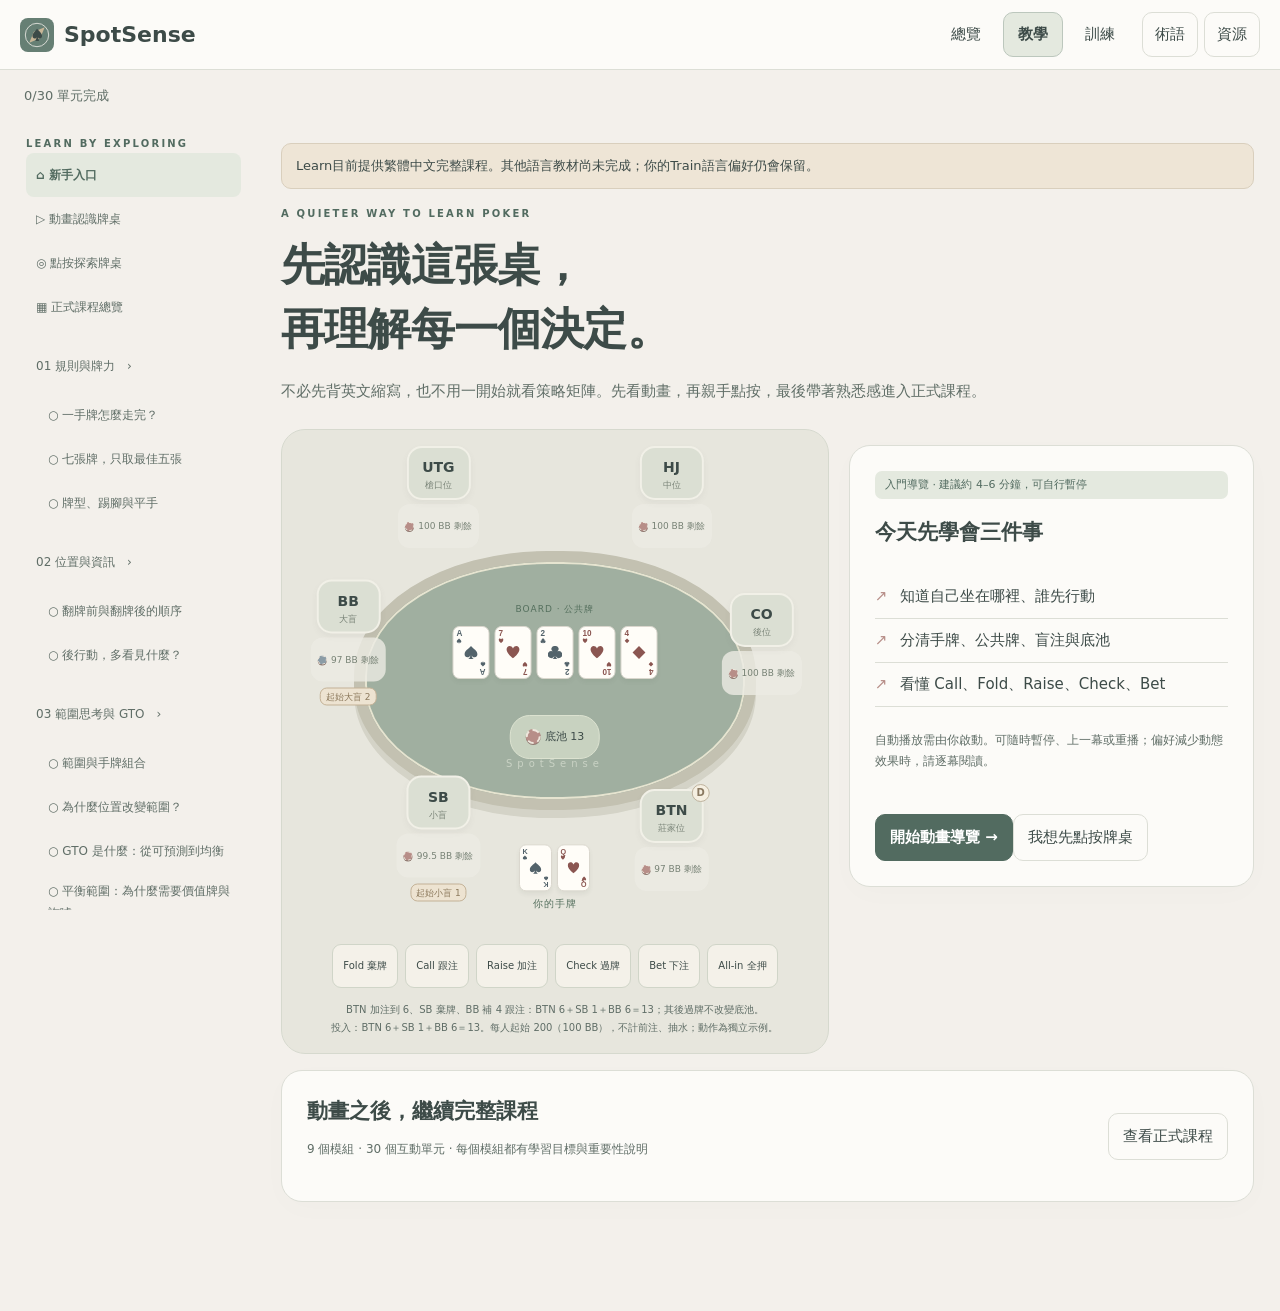
==== commit a8557921: "Add files via upload" ====
--- a/learn.html
+++ b/learn.html
@@ -1,6 +1,6 @@
 <!DOCTYPE html>
 
-<html lang="zh-Hant"><head><meta charset="utf-8"/><meta content="width=device-width,initial-scale=1" name="viewport"/><meta content="light" name="color-scheme"/><meta content="莫蘭迪色系 Poker 互動學院：動畫導覽、點按牌桌、九大課程模組。" name="description"/><title>SpotSense｜互動教學</title><style>
+<html lang="zh-Hant"><head><meta charset="utf-8"/><meta content="width=device-width,initial-scale=1" name="viewport"/><meta content="light" name="color-scheme"/><meta content="SpotSense互動教學與決策訓練，提供參考範圍、自訂情境與本機學習紀錄。" name="description"/><title>SpotSense｜互動教學</title><style>
 :root{--bg:#f3f0eb;--paper:#fcfbf8;--ink:#3d4b48;--muted:#828b84;--line:#dcded6;--sage:#8d9d90;--deep:#667f74;--light:#e4e9df;--rose:#b78e88;--sand:#c8b697;--blue:#8b9ca6;--lilac:#a69bab;--gold:#ad946f;--red:#af827d}*{box-sizing:border-box}body{margin:0;background:var(--bg);color:var(--ink);font:15px/1.75 system-ui,-apple-system,"Noto Sans TC",sans-serif}button,input,select{font:inherit}button{cursor:pointer;color:inherit}button:disabled{opacity:.45;cursor:default}button{touch-action:manipulation}header{height:74px;padding:0 4vw;display:flex;justify-content:space-between;align-items:center;background:#fcfbf8ee;border-bottom:1px solid var(--line);position:sticky;top:0;z-index:40;backdrop-filter:blur(12px)}.brand{border:0;background:none;font-size:22px;font-weight:800;letter-spacing:-.5px}.brand i{font-style:normal;background:var(--deep);color:#f3eee4;padding:3px 9px;border-radius:10px;margin-right:8px}.brand small{font-size:12px;color:var(--muted);font-weight:500;margin-left:9px}.shell{max-width:1400px;display:grid;grid-template-columns:225px minmax(0,1fr);gap:30px;margin:auto;padding:28px 26px}aside{position:sticky;top:100px;max-height:calc(100vh - 125px);overflow:auto;padding-right:10px;align-self:start}main{min-width:0;padding-bottom:65px}.kicker{font-size:10px;letter-spacing:2.2px;font-weight:800;color:var(--deep)}h1{font-size:clamp(27px,3.3vw,40px);line-height:1.35;letter-spacing:-.8px;margin:13px 0}h2{font-size:21px;line-height:1.5;margin:0 0 12px}h3{font-size:16px;margin:12px 0}p{margin:10px 0}.lead{color:var(--muted);max-width:750px;margin-bottom:24px}.small{font-size:12px;color:var(--muted)}.row{display:flex;align-items:center;gap:10px;flex-wrap:wrap}.between{justify-content:space-between}.card{background:var(--paper);border:1px solid var(--line);border-radius:21px;padding:25px;margin:16px 0;box-shadow:0 7px 30px #45564904}.primary{background:var(--deep);color:#fff;border:1px solid var(--deep);padding:11px 20px;border-radius:10px;font-weight:700}.ghost{background:transparent;border:1px solid var(--line);padding:9px 14px;border-radius:10px}.pill{display:inline-block;background:var(--light);color:var(--deep);font-size:11px;padding:4px 10px;border-radius:7px}.warm{background:#eee3dc!important}.feedback{background:var(--light);padding:17px;border-radius:12px;margin:17px 0}.note{font-size:12px;color:var(--muted);margin-top:22px;border-top:1px solid var(--line);padding-top:16px}.navhead{font-size:12px;color:var(--muted);margin:15px 0 5px}.navitem{display:block;width:100%;text-align:left;border:0;background:transparent;padding:8px 10px;border-radius:8px;color:var(--muted);font-size:12px}.navitem.active{color:var(--deep);background:var(--light);font-weight:750}.navitem:hover{background:#e9ece5}.progress{height:5px;border-radius:10px;background:#dfe2d9;overflow:hidden;margin:16px 0 25px}.progress div{height:100%;background:var(--sage);transition:width .3s}.phase{display:flex;gap:6px;flex-wrap:wrap;margin:18px 0}.phase span{padding:4px 10px;border:1px solid var(--line);border-radius:20px;font-size:11px;color:var(--muted)}.phase .on{background:var(--deep);border-color:var(--deep);color:#fff}.grid{display:grid;grid-template-columns:repeat(3,minmax(0,1fr));gap:13px}.module{display:flex;flex-direction:column;align-items:flex-start}.module h2{margin-top:12px}.module button{margin-top:auto}.moduleicon{font-size:27px;color:var(--deep)}.checklist{list-style:none;padding:0}.checklist li{padding:8px 0;border-bottom:1px solid var(--line)}.checklist li:before{content:'↗';color:var(--rose);margin-right:12px}.choices{display:grid;gap:10px;margin:18px 0}.choice{border:1px solid var(--line);background:#fffdfa;padding:14px 16px;border-radius:11px;text-align:left}.choice.selected{outline:2px solid var(--deep);outline-offset:-2px;background:var(--light)}.foot{display:flex;justify-content:space-between;align-items:center;gap:10px;margin-top:23px}.lab{display:grid;grid-template-columns:1fr 1fr;gap:20px}.felt{background:#95a599;color:#fdfcf8;border:1px solid #899b8e;border-radius:17px;padding:23px;min-height:200px;display:flex;align-items:center;justify-content:center;flex-direction:column}.felt .small{color:#f4f4ed}.big{font-size:34px;font-weight:800}.metric{background:#e8ece3;padding:16px;border-radius:12px;margin:15px 0}.metric strong{font-size:28px;color:var(--deep)}.stats{display:grid;grid-template-columns:repeat(3,1fr);gap:8px}.stat{text-align:center;background:#eceee7;border-radius:12px;padding:12px}.stat strong{display:block;font-size:24px}.insight{border-left:3px solid var(--sand);padding-left:16px;margin:20px 0}label{display:block;font-size:13px;margin-top:14px}input[type=range]{width:100%;accent-color:var(--deep);margin:13px 0 4px;cursor:pointer}.tabs{display:flex;gap:6px;flex-wrap:wrap;margin:15px 0}.tabs button{border:1px solid var(--line);background:#fcfbf8;border-radius:9px;padding:8px 12px}.tabs button.on{background:var(--deep);color:#fff;border-color:var(--deep)}.bar{height:19px;display:flex;overflow:hidden;border-radius:7px;margin:17px 0;background:#e2e5dc}.bar div{transition:width .15s}.hidden{display:none!important}details{margin:17px 0}summary{cursor:pointer}a{color:var(--deep)}.confidence{display:flex;gap:7px}.confidence button{background:#fcfbf8;border:1px solid var(--line);padding:7px 10px;border-radius:8px}.confidence .on{background:var(--light);border-color:var(--deep)}.timeline{display:flex;gap:6px;flex-wrap:wrap;margin:18px 0}.timeline button{padding:10px 12px;border:1px solid var(--line);border-radius:9px;background:#fcfbf8;flex:1}.timeline .on{background:var(--deep);color:white}.rg{display:grid;grid-template-columns:repeat(13,minmax(0,1fr));gap:3px;max-width:530px;margin:17px auto}.cell{aspect-ratio:1;min-width:0;border:0;border-radius:4px;background:#eaece5;color:#758177;padding:0;font-size:10px;display:flex;align-items:center;justify-content:center;flex-direction:column;line-height:1.1}.cell small{font-size:8px;opacity:.8}.cell.in{background:#b0c0ad;color:#3f5848}.cell.focus{outline:2px solid var(--rose);outline-offset:-2px}.ranklist{display:grid;gap:8px}.rankrow{display:flex;align-items:center;justify-content:space-between;gap:10px;border-bottom:1px solid var(--line);padding:10px 0}.cards{display:flex;gap:6px;justify-content:center;align-items:center;flex-wrap:wrap;margin:12px 0}.pc{position:relative;display:inline-flex;align-items:center;justify-content:center;background:#fffdf8;border:1px solid #dad7ce;border-radius:7px;width:44px;height:63px;color:#53636b;box-shadow:0 3px 4px #48544712;vertical-align:middle;flex-shrink:0}.pc.red{color:var(--red)}.pc .corner{position:absolute;left:4px;top:3px;display:flex;flex-direction:column;align-items:center;font-size:12px;font-weight:800;line-height:1}.pc .corner svg{width:9px;height:10px}.pc .center svg{width:24px;height:27px}.pc .bottom{position:absolute;right:4px;bottom:3px;transform:rotate(180deg);font-weight:800;font-size:11px;line-height:1}.pc.back{background:repeating-linear-gradient(45deg,#a0aea0,#a0aea0 3px,#b2bdac 3px,#b2bdac 6px);border:3px solid #f0efe7}.pc.mini{width:31px;height:44px;border-radius:5px;margin:0 2px}.pc.mini .corner{font-size:9px;left:3px;top:3px}.pc.mini .corner svg{width:6px;height:7px}.pc.mini .center svg{width:15px;height:18px}.pc.mini .bottom{font-size:8px;right:3px;bottom:3px}.inlinecards{display:inline-flex;align-items:center;gap:1px;vertical-align:middle;margin:3px 1px}.introgrid{display:grid;grid-template-columns:minmax(0,1.35fr) minmax(260px,.8fr);gap:20px;align-items:start}.introtext{min-height:335px;display:flex;flex-direction:column}.introtext .controls{margin-top:auto}.scene-count{font-size:12px;color:var(--muted)}.caption{font-size:17px;line-height:1.8;margin:16px 0}.boardwrap{background:#e7e6dd;border-radius:24px;border:1px solid #d6d9ce;padding:8px;position:relative;overflow:hidden}.table{position:relative;width:100%;height:455px;isolation:isolate}.ellipse{position:absolute;left:12%;top:23%;width:76%;height:54%;border-radius:48%;background:#a0afa0;border:11px solid #c3c1b1;box-shadow:inset 0 0 0 2px #e6e4d0,0 8px 0 #d4d3c7;z-index:-1}.ellipse:after{content:'SpotSense';position:absolute;bottom:11%;width:100%;text-align:center;color:#e4e9dc99;letter-spacing:5px;font-size:10px}.seatbox{position:absolute;transform:translate(-50%,-50%);text-align:center;min-width:70px;z-index:3}.seatbtn{border:2px solid #f1f0e7;background:#dbdfd3;border-radius:15px;padding:7px 13px;min-width:64px;box-shadow:0 3px 6px #5a645810;position:relative}.seatbtn strong{display:block;font-size:14px}.seatbtn small{font-size:9px;color:#7a8478;display:block;line-height:1.2}.stackbtn{display:block;margin:4px auto 0;border:0;background:#edece4cc;border-radius:12px;padding:1px 6px;font-size:9px;color:#768174}.seatbox.active .seatbtn{background:#758c7c;color:#fff;border-color:#eef0e3;box-shadow:0 0 0 5px #b7c7ad66}.seatbox.active .seatbtn small{color:#ecf0e5}.dealer{display:inline-flex;align-items:center;justify-content:center;width:18px;height:18px;border-radius:50%;background:#f5efe1;border:1px solid #bfb39e;color:#8a7961;font-weight:800;font-size:10px;position:absolute;right:-8px;top:-7px}.blindtag{font-size:9px;border:1px solid #c3b196;background:#ede3d1;color:#8c795c;border-radius:7px;padding:0px 5px;margin-top:3px;display:inline-block}.boardhot{position:absolute;top:40%;left:50%;transform:translate(-50%,-50%);border:0;background:transparent;border-radius:11px;padding:4px;min-width:220px}.boardhot .cards{margin:4px 0;gap:4px}.boardhot .pc{width:35px;height:49px}.boardhot .pc .center svg{width:18px;height:21px}.boardhot .pc .corner{font-size:10px}.boardhot .pc .bottom{font-size:9px}.hotlabel{font-size:9px;letter-spacing:1px;color:#546f5d}.pothot{position:absolute;top:61%;left:50%;transform:translate(-50%,-50%);border:1px solid #dce2d0;background:#d6dfcbbb;border-radius:20px;padding:5px 15px;font-size:12px}.chip{display:inline-block;width:15px;height:15px;border:2px dashed #eee6dc;border-radius:50%;background:var(--rose);vertical-align:middle;box-shadow:0 1px 0 #8e7970;margin-right:4px}.chip.blue{background:var(--blue)}.holehot{position:absolute;left:50%;top:88%;transform:translate(-50%,-50%);border:0;background:none;border-radius:12px;padding:0 8px}.holehot .cards{margin:0;gap:4px}.holehot .pc{width:31px;height:44px}.holehot .pc .center svg{width:15px;height:18px}.holehot .pc .corner{font-size:9px}.holehot .pc .bottom{font-size:8px}.hotactive{outline:3px solid #b78e88aa;outline-offset:4px}.scene-motion .hotactive{animation:breathe 1.5s ease-in-out infinite}.flyingchip{position:absolute;width:18px;height:18px;border:3px dashed #eee6dc;border-radius:50%;background:var(--rose);z-index:5;pointer-events:none;left:28%;top:80%;animation:paychip 1.3s ease-in-out infinite}.flyingchip.bb{left:10%;top:41%;background:var(--blue);animation:paybb 1.3s ease-in-out infinite}.payraise{left:72%;top:81%;animation:payraise 1.5s ease-in-out infinite}.scene-motion .boardhot .pc{animation:cardin .65s both}.scene-motion .boardhot .pc:nth-child(2){animation-delay:.1s}.scene-motion .boardhot .pc:nth-child(3){animation-delay:.2s}.scene-motion .boardhot .pc:nth-child(4){animation-delay:.3s}.scene-motion .boardhot .pc:nth-child(5){animation-delay:.4s}.actionstrip{display:flex;gap:6px;justify-content:center;flex-wrap:wrap;padding:12px 4px 5px}.actionchip{padding:6px 9px;background:#f4f1e9;border:1px solid #d0d5c8;border-radius:9px;font-size:10px}.actionchip.on{background:#7c9180;color:white;border-color:#7c9180}.explorepanel{min-height:250px}.glossary{display:grid;grid-template-columns:1fr 1fr;gap:10px}.term{background:#f7f6f0;border:1px solid var(--line);padding:14px;border-radius:12px}.term strong{font-size:13px}.term p{font-size:12px;color:var(--muted);margin:6px 0}.search{width:100%;border:1px solid var(--line);background:#fcfbf8;border-radius:10px;padding:12px;color:var(--ink);margin:10px 0 20px}.visuallyhidden{position:absolute;width:1px;height:1px;padding:0;overflow:hidden;clip:rect(0,0,0,0);white-space:nowrap}.statusdot{width:7px;height:7px;border-radius:50%;background:var(--sage);display:inline-block;margin-right:5px}.mobilemenu{display:none}button:focus-visible,input:focus-visible,summary:focus-visible{outline:3px solid var(--rose);outline-offset:4px}.reducedmotion *{animation:none!important;transition:none!important}@keyframes breathe{50%{outline-color:#b78e8833;outline-offset:8px}}@keyframes paychip{0%{left:28%;top:80%;opacity:0}25%{opacity:1}85%{left:48%;top:61%;opacity:1}100%{left:48%;top:61%;opacity:0}}@keyframes paybb{0%{left:10%;top:41%;opacity:0}25%{opacity:1}85%{left:50%;top:61%;opacity:1}100%{left:50%;top:61%;opacity:0}}@keyframes payraise{0%{left:72%;top:81%;opacity:0}25%{opacity:1}85%{left:50%;top:61%;opacity:1}100%{left:50%;top:61%;opacity:0}}@keyframes cardin{from{opacity:.2;transform:translateY(-9px) rotateY(60deg)}to{opacity:1;transform:none}}@media(max-width:1150px){.introgrid{grid-template-columns:1fr}.introtext{min-height:260px}.grid{grid-template-columns:1fr 1fr}.lab{grid-template-columns:1fr}.table{height:470px}.boardwrap{max-width:700px}}@media(max-width:850px){.shell{grid-template-columns:180px minmax(0,1fr);gap:20px;padding:23px 18px}.brand small{display:none}.glossary{grid-template-columns:1fr}.grid{grid-template-columns:1fr}}@media(max-width:680px){header{height:65px;padding:0 12px}.brand{font-size:20px}.shell{display:block;padding:20px 13px}aside{display:none;position:static;max-height:65vh;padding:10px;margin-bottom:20px}.showmenu aside{display:block}.mobilemenu{display:inline-block}.headerstatus{display:none}.card{padding:18px}.table{height:440px}.seatbtn{min-width:56px;padding:7px 8px}.seatbtn strong{font-size:12px}.seatbox{min-width:58px}.boardhot{min-width:190px}.boardhot .pc{width:29px;height:43px}.boardhot .pc .center svg{width:14px;height:17px}.boardhot .pc .corner{font-size:8px}.boardhot .pc .bottom{font-size:8px}.pothot{padding:4px 9px}.boardhot .cards{gap:3px}.stats{gap:5px}.stat{padding:10px 4px}.stat strong{font-size:21px}.foot{align-items:stretch}.foot .small{max-width:35%}.cell{font-size:9px}.cell small{font-size:7px}.rankrow{align-items:flex-start;flex-direction:column}.rankrow .cards{margin:3px 0}.introtext{min-height:300px}.playingprogress{width:100%}}@media(prefers-reduced-motion:reduce){*{animation:none!important;transition:none!important;scroll-behavior:auto!important}}
 .scene-motion.paused *{animation:none!important}.scene-motion .holehot.folded .pc{animation:foldcards 1.7s ease-in-out infinite}.scene-motion .actionchip.on{animation:actionpulse 1.7s ease-in-out infinite}@keyframes foldcards{0%,15%{opacity:1;transform:none}75%,100%{opacity:.15;transform:translateY(-35px) scale(.85)}}@keyframes actionpulse{50%{box-shadow:0 0 0 5px #b7c7ad55}}
  
@@ -13,7 +13,7 @@
 @media(max-width:680px){header{gap:6px;height:64px}.shell{padding:18px 12px}.brand{font-size:19px;padding-left:0;padding-right:0}.brand i{margin-right:6px}.card{padding:18px 15px}.grid,.lab,.glossary{grid-template-columns:minmax(0,1fr)}.introgrid{gap:10px}.boardwrap{padding:5px;border-radius:19px}.table{height:458px}.introtext{min-height:0}.caption{font-size:16px}.seatbox{min-width:55px;max-width:90px}.seatbtn{min-width:54px;padding:7px 8px}.seatbtn strong{font-size:12px}.seatbtn small{font-size:9px}.stackbtn{font-size:8px;white-space:nowrap;line-height:1.5}.boardhot{max-width:62%;top:41%}.boardhot .cards .pc{--card-width:29px}.boardhot .cards{gap:3px}.holehot{top:90%;min-width:80px}.holehot .cards .pc{--card-width:31px}.pothot{max-width:58%;top:61%;font-size:10px}.actionstrip{display:grid;grid-template-columns:repeat(3,minmax(0,1fr));gap:7px;padding:12px 5px 7px}.actionchip{padding:8px 4px;min-height:40px;font-size:10px}.pc{--card-width:41px}.pc.mini{--card-width:29px}.felt{padding:23px 12px}.felt .cards{gap:6px}.foot{gap:10px}.foot>.small{max-width:none;flex-basis:100%;order:-1}.foot>.primary{max-width:100%;white-space:normal;line-height:1.5}.phase{gap:5px}.phase span{font-size:10px;padding:5px 8px}.stats{grid-template-columns:repeat(3,minmax(0,1fr))}.stat{padding:12px 5px}.stat strong{font-size:23px}.introtext .controls>.row{display:grid;grid-template-columns:repeat(3,minmax(0,1fr));gap:6px}.introtext .controls>.row button{padding:10px 5px;font-size:12px;min-height:44px}.introtext .controls>.row:last-child{grid-template-columns:1fr 2fr}.timeline{gap:5px}.timeline button{padding:8px 5px;font-size:12px;min-width:40px}.rg{gap:2px}.cell{font-size:clamp(8px,2.4vw,11px)}.cell small{font-size:8px}.choices{gap:11px}.choice{padding:14px 12px}.rankrow .cards{gap:5px}.pill{line-height:1.7}.primary,.ghost{min-height:42px}}
 @media(max-width:360px){.shell{padding-left:9px;padding-right:9px}.table{height:450px}.pc{--card-width:37px}.pc.mini{--card-width:26px}.boardhot .cards .pc{--card-width:26px}.seatbtn{min-width:50px;padding-left:6px;padding-right:6px}.seatbox{min-width:50px}.stackbtn{font-size:7px}.holehot .cards .pc{--card-width:29px}.caption{font-size:15px}.primary,.ghost{font-size:12px}.stat strong{font-size:21px}.card{padding-left:12px;padding-right:12px}}
 @media(prefers-reduced-motion:reduce){.scene-motion *{animation:none!important;transition:none!important}}
-@container(max-width:335px){.table{height:480px}.table .seatbox:has(.seatbtn[data-hot="SB"]),.table .seatbox:has(.seatbtn[data-hot="BTN"]){top:76%!important}.table .holehot{top:94%}}.comboGrid{display:grid;grid-template-columns:repeat(auto-fit,minmax(85px,1fr));gap:8px}.comboGrid .cards{background:#eceee7;border-radius:9px;padding:8px 3px}.pothot,.stackbtn{font-variant-numeric:tabular-nums}.stats{min-width:0}.stat{min-width:0}.stat .small{overflow-wrap:anywhere}@media(max-width:680px){.stat .small{font-size:10px}.stat strong{font-size:22px}.blindtag{font-size:8px}.comboGrid{grid-template-columns:repeat(3,minmax(0,1fr))}}</style><link href="assets/app.13f073b77cef.css" rel="stylesheet"/><link href="assets/learn-ui.84384921d95f.css" rel="stylesheet"/><link href="manifest.json" rel="manifest"/><script src="assets/storage.f038b07e2867.js"></script><meta content="#f3f0eb" name="theme-color"/><meta content="default" name="apple-mobile-web-app-status-bar-style"/></head><body><header class="site-header" role="banner"><a aria-label="SpotSense首頁" class="site-brand" href="index.html"><img alt="" src="app-mark.svg"/>SpotSense</a><nav aria-label="主要導覽" class="site-nav"><a href="index.html">總覽</a><a aria-current="page" href="learn.html">教學</a><a href="training.html">訓練</a></nav><div class="site-tools"><button data-common="glossary">術語</button><button data-common="resources">資源</button></div></header><section class="learn-toolbar"><button hidden="" id="logo">返回教學入口</button><button class="ghost mobilemenu" id="menu">課程選單</button><span id="status"></span></section><div class="shell"><aside aria-label="課程導覽" id="nav"></aside><main id="main"></main></div><script>const M=[{"title": "規則與牌力", "goal": "看懂一手牌的流程，能用最佳五張判斷勝負。", "why": "如果把行動順序或牌力判錯，後面的策略即使背熟也用不上。", "skills": ["四個下注階段", "最佳五張與牌型", "踢腳牌與平手"], "icon": "♧"}, {"title": "位置與資訊", "goal": "分清六人桌位置，以及翻牌前後的行動順序。", "why": "後行動能先觀察對手；同一手牌，因位置不同可能需要不同計畫。", "skills": ["UTG 到 BB", "翻牌前／後順序", "資訊與控制選項"], "icon": "◎"}, {"title": "範圍思考與 GTO", "goal": "先理解範圍，再透過互動掌握 GTO、均衡、混合策略、比例與針對性調整。", "why": "範圍是策略的單位；理解 GTO 的模型與限制，才不會把圖表百分比當成任何牌局都通用的答案。", "skills": ["範圍、位置與組合數", "GTO 與納許均衡", "平衡、混合頻率與 EV", "三種比例與 MDF 限制", "阻擋牌、Solver 條件與針對性調整"], "icon": "▦"}, {"title": "勝率與賠率", "goal": "分清贏的機率、跟注的價格，以及未來看牌的成本。", "why": "不是牌強就要跟、不到五成就要棄；需要把機會與價格放在一起比較。", "skills": ["底池賠率", "Outs 與抽牌", "勝率實現"], "icon": "◔"}, {"title": "下注的目的", "goal": "先說出動作的目的，再選擇金額。", "why": "下注不是為了顯得強勢；過牌、下注與加注都會創造不同的風險與收益。", "skills": ["Check 與 Bet", "完整加注規則", "BB 與底池百分比"], "icon": "↗"}, {"title": "翻牌前策略", "goal": "辨認未開池與已加注的情境，理解有效籌碼。", "why": "翻牌前的範圍與尺寸會決定後續底池大小、位置與決策空間。", "skills": ["首次開池條件", "3-bet 的意思", "有效籌碼與 SPR"], "icon": "◇"}, {"title": "翻牌策略", "goal": "把自己的牌放進牌面與雙方範圍中看。", "why": "翻牌前的強牌不保證現在領先；公共牌會重新排列成牌與聽牌的可能性。", "skills": ["乾燥與連結牌面", "持續下注", "下注與過牌的理由"], "icon": "▱"}, {"title": "轉牌策略", "goal": "新的一張牌出現後，重新評估範圍與後續計畫。", "why": "沿用上一街的答案很容易忽略已完成的聽牌、新風險與剩餘籌碼。", "skills": ["範圍更新", "第二槍", "看一張或兩張的成本"], "icon": "↻"}, {"title": "河牌策略", "goal": "用明確模型比較跟注、詐唬與價值下注的期望值。", "why": "沒有下一張牌可以改善，最後的決策更需要分清範圍、價格與對手反應。", "skills": ["跟注 EV", "純詐唬門檻", "價值下注 vs. 過牌"], "icon": "✧"}];const L=[{"m": 0, "title": "一手牌怎麼走完？", "kind": "streets", "pred": "公共牌還沒發完，可以贏得底池嗎？", "po": ["可以，對手全部棄牌時", "不行，必須攤牌"], "pa": 0, "q": "翻牌圈結束後，下一個階段是？", "opts": ["立刻攤牌", "發轉牌，再進行下注", "重新發手牌"], "ans": 1, "principle": "先知道目前是哪一街，再判斷有哪些資訊。", "explain": "翻牌前 → 翻牌（三張公共牌）→ 轉牌（第四張）→ 河牌（第五張）。若其他人全棄牌，最後未棄牌者可以提早贏得底池。", "bound": ""}, {"m": 0, "title": "七張牌，只取最佳五張", "kind": "showdown", "pred": "兩張手牌一定都要使用嗎？", "po": ["一定", "不一定，可以用零、一或兩張"], "pa": 1, "q": "公共牌已是 A♠ K♠ Q♠ J♠ T♠。你拿 2♥ 2♦，對手拿 A♥ A♦，誰贏？", "opts": ["對手", "你", "平手"], "ans": 2, "principle": "比較最佳五張，不只比較兩張手牌。", "explain": "雙方可用公共牌組成相同的皇家同花順，因此平手分池。一般德州撲克不像奧馬哈，不要求使用恰好兩張手牌。", "bound": ""}, {"m": 0, "title": "牌型、踢腳與平手", "kind": "ranking", "pred": "兩人都是一對，是否一定平手？", "po": ["是", "不是，還要比點數與踢腳"], "pa": 1, "q": "A A K Q 9 與 A A K J T 都是一對 A，誰贏？", "opts": ["A A K Q 9", "A A K J T", "平手"], "ans": 0, "principle": "同牌型，依序比較構成最佳五張的點數。", "explain": "對子相同，先比最高踢腳 K，再比 Q 與 J，所以第一手獲勝。花色不決定一般攤牌勝負。", "bound": ""}, {"m": 1, "title": "翻牌前與翻牌後的順序", "kind": "position", "pred": "SB 在每一街都先行動嗎？", "po": ["是", "不是，翻牌前不是"], "pa": 1, "q": "標準六人桌、無人棄牌時，翻牌前誰先行動？", "opts": ["SB", "UTG", "BTN"], "ans": 1, "principle": "先問哪一街，再看行動順序。", "explain": "翻牌前 UTG 最先；翻牌後從 BTN 左邊仍在局的人開始，全員在局時 SB 最先、BTN 最後。單挑時 BTN 兼 SB，翻牌前先、翻牌後最後。", "bound": ""}, {"m": 1, "title": "後行動，多看見什麼？", "kind": "information", "pred": "對手過牌，能確定他很弱嗎？", "po": ["可以", "不行，強牌也可能過牌"], "pa": 1, "q": "單挑翻牌後你在 BTN，對手過牌，代表？", "opts": ["他一定沒牌", "你多知道一個行動，但不知道確切手牌", "你一定得下注"], "ans": 1, "principle": "資訊是一個線索，不是確定答案。", "explain": "有位置者在對手過牌後也過牌，可以結束這一街；也可下注，讓對手重新決策。位置帶來更多資訊與控制選項。", "bound": ""}, {"m": 2, "title": "範圍與手牌組合", "kind": "range", "pred": "AA、AKs、AKo 各一格，代表組合數一樣嗎？", "po": ["一樣", "不一樣"], "pa": 1, "q": "AKs 與 AKo 的 s／o 代表？", "opts": ["同花／不同花", "強／弱", "小盲／大盲"], "ans": 0, "principle": "一格不是一組；範圍也不是確切手牌。", "explain": "未知牌完整時，AA 有 6 組、AKs 有 4 組、AKo 有 12 組；已知牌會減少組合。範圍也可對各組合配置不同頻率。", "bound": "手工矩陣只示範範圍形狀，不是 GTO 或推薦開池表。"}, {"m": 2, "title": "為什麼位置改變範圍？", "kind": "range", "pred": "所有位置使用同一開池圖好嗎？", "po": ["好，簡單就正確", "不好，待行動人數與後續位置不同"], "pa": 1, "q": "前面全棄牌，BTN 為何可能比 UTG 開更多牌？", "opts": ["待行動對手較少，翻牌後常有位置", "手牌自動變大", "每手都該加注"], "ans": 0, "principle": "位置改變的是情境價值，不是牌面點數。", "explain": "BTN 後只剩盲位，且翻牌後有位置；UTG 後面仍有更多人。尺寸、抽水、籌碼與對手都會改變具體範圍。", "bound": "僅示範 UTG／CO／BTN；SB、BB 的結構不同，不能線性外推。"}, {"m": 2, "title": "GTO 是什麼：從可預測到均衡", "kind": "gto_equilibrium", "pred": "只要採用 GTO，每一手都會贏嗎？", "po": ["會，最佳策略就必勝", "不會，策略期望與單次結果不同"], "pa": 1, "q": "關於 GTO，哪個描述最正確？", "opts": ["每手都選最兇的動作", "在指定模型的均衡中，沒有人能單方面改策略提高自己的期望收益", "專門抓弱玩家的策略"], "ans": 1, "principle": "GTO 是整套策略的均衡，不是每手必勝的答案。", "explain": "GTO＝Game Theory Optimal，常指符合納許均衡概念的策略。以雙人零和模型說明時，均衡策略不讓對手靠針對偏差提高其均衡收益，但不保證你每手獲勝，也不一定最大化對每位弱玩家的收益。多人、抽水及 ICM 的結構必須另外分析。", "bound": "剪刀石頭布只示範均衡概念，不等於完整 Poker 求解。零和、不被剝削的結論不可直接擴張到多人或不同效用模型。"}, {"m": 2, "title": "平衡範圍：為什麼需要價值牌與詐唬", "kind": "gto_balance", "pred": "平衡是不是任何時候都該一半價值、一半詐唬？", "po": ["是，50/50 最平衡", "不是，比例與尺寸及模型有關"], "pa": 1, "q": "簡化河牌模型：下注半池時，讓抓詐唬牌跟注打平的下注範圍詐唬占比？", "opts": ["25%", "33.3%", "50%"], "ans": 0, "principle": "平衡不是五五開；它讓特定對手決策無差異。", "explain": "在此單挑河牌極化模型，價值牌一定贏過抓詐唬牌、詐唬一定輸：下注範圍詐唬占比＝B/(P+2B)。半池下注時為 25%，價值:詐唬＝3:1。這是「已下注範圍中的占比」，不是所有空氣牌都要以 25% 頻率下注。", "bound": "河牌單挑、無加注、不計抽水、價值牌必贏與詐唬必輸。此比例不直接適用翻牌、轉牌或任意實戰範圍。"}, {"m": 2, "title": "混合策略：70/30 不是看心情", "kind": "gto_mixing", "pred": "畫面說加注 30%、跟注 70%，表示加注比較差嗎？", "po": ["是，較少就較差", "不一定，均衡內混合動作理論 EV 相同"], "pa": 1, "q": "精確均衡中，同一手牌真正混合兩個動作時，兩者 EV 應如何？", "opts": ["相同；數值求解可能有誤差", "高頻動作必定更高", "一定相差很大"], "ans": 0, "principle": "混合頻率是策略結構，不是正確率或勝率。", "explain": "精確均衡裡，對同一資訊集合真正採用的混合動作具有相同 EV，否則不會同時採用。實際 Solver 是近似解，可能有收斂、顯示精度與簡化誤差。對手偏離後，原本相同的動作可能變得不同。", "bound": "70/30 是人為練習比例，沒有對應實戰手牌或求解答案。隨機抽樣的小樣本不保證剛好達成比例；每次決策獨立，不補做動作湊次數。"}, {"m": 2, "title": "三種比例：勝率、詐唬占比與防守頻率", "kind": "gto_mdf", "pred": "半池下注的 25% 和約 66.7%，是互相矛盾嗎？", "po": ["是", "不是，分母與要解決的問題不同"], "pa": 1, "q": "MDF 約 66.7%，代表你每一手都要有 66.7% 勝率才跟嗎？", "opts": ["是", "不是，它是簡化模型下整體防守頻率的參考", "代表所有牌都要跟"], "ans": 1, "principle": "先問比例的分母是什麼，不要只背數字。", "explain": "跟注門檻 B/(P+2B) 是單手所需權益；極化下注範圍的詐唬占比在此模型數值相同但意義不同；MDF＝P/(P+B) 是防止零權益詐唬自動獲利的範圍防守頻率參考。它不指定哪些牌跟或加注，也不是所有街都應機械達成的 GTO 指令。", "bound": "MDF 模型假設對方零權益詐唬過牌價值為 0；被跟必輸，無後續成本。實戰、前兩街、價值偏重對手與 ICM 等可能不適用。"}, {"m": 2, "title": "阻擋牌：手牌如何改變對方組合", "kind": "gto_blockers", "pred": "你拿到一張 A，對手還有原本六組 AA 嗎？", "po": ["有，圖表不會變", "沒有，已知牌會排除組合"], "pa": 1, "q": "只知道你持 A♠ K♣，尚未指定其他已知牌，對手 AA 與所有 AK 剩幾組？", "opts": ["AA 6、AK 16", "AA 3、AK 9", "AA 4、AK 12"], "ans": 1, "principle": "阻擋牌是組合資訊，不是自動詐唬許可證。", "explain": "四張 A 選兩張是六組 AA；你拿走一張 A 後剩三張，AA 變三組。你同時拿走一張 A 與一張 K，AK 變 3×3＝9 組。是否適合詐唬還要看你阻擋的是對手跟注還是棄牌，以及完整範圍。", "bound": "僅枚舉牌張阻擋，未指定公共牌與行動範圍，不以組合數直接推論對手手牌機率或最優動作。"}, {"m": 2, "title": "Solver 在解什麼：答案有適用條件", "kind": "gto_model", "pred": "同一手牌，可把任何 GTO 圖套到所有牌局嗎？", "po": ["可以，GTO 是通用答案", "不可以，模型條件不同"], "pa": 1, "q": "圖表說明為六人 100 BB、前面全棄牌，但你面對 UTG 加注且只有 30 BB，應？", "opts": ["照同一格執行", "先找符合條件的情境，不能直接套用", "只看自己位置就夠"], "ans": 1, "principle": "先讀模型標籤，再看牌格顏色。", "explain": "求解器解的是指定遊戲與下注樹的近似均衡。人數、位置、有效籌碼、前面動作、抽水、前注、尺寸選項與 ICM 都可能改變解。圖表不是完整遊戲，求解收斂與資料版本也要檢查。", "bound": "本頁僅做條件對照，未串接 Solver，不會在你切換設定後捏造新策略頻率。"}, {"m": 2, "title": "GTO 與針對性調整：基準不是枷鎖", "kind": "gto_exploit", "pred": "對手確實棄牌太多時，只能永遠維持原頻率嗎？", "po": ["是，不然不叫正確策略", "不一定，可依可靠觀察針對性調整"], "pa": 1, "q": "對手很少在河牌詐唬，最合理的態度是？", "opts": ["為達 MDF 強迫跟足", "依證據調整，不機械湊 MDF，並留意樣本與對手反制", "每次看他表情決定"], "ans": 1, "principle": "先有基準，再用證據調整，並承擔判斷風險。", "explain": "Exploitative play 是針對對手偏差提高收益的調整。過度棄牌可能讓更多純詐唬有利；過度跟注時可能偏向價值下注。但觀察可能有偏差，對手會改變，調整也可能暴露自己的漏洞，不保證必賺。", "bound": "此互動僅比較固定純詐唬模型的收益；對手棄牌率為假設，不是從少量牌局自動估算。"}, {"m": 2, "title": "把 GTO 帶回範圍：讀表與學習清單", "kind": "gto_checklist", "pred": "剛學 GTO，最重要是背精確百分比嗎？", "po": ["是，其他不重要", "先看條件、範圍與原因，再學頻率及 EV"], "pa": 1, "q": "下列哪個是負責任的 GTO 學習方式？", "opts": ["把最高頻動作之外全部判錯", "確認條件與資料來源，理解範圍互動，容許合理混合並檢查 EV", "拿一張開池圖套每個位置"], "ans": 1, "principle": "GTO 用來建立可檢查的思考，不是取代思考。", "explain": "讀表順序：確認情境 → 看整體範圍 → 找動作目的 → 理解組合／阻擋 → 看頻率與 EV → 確認限制 → 用新情境驗證。GTO 不等於高頻動作唯一正確、一定要隨機、所有底池必須防守固定比例，或對任何弱玩家都最賺。", "bound": "本模組建立 GTO 概念與模型邊界，不宣稱教完全部求解理論、多人均衡、賽事 ICM 或專業 Solver 操作。"}, {"m": 3, "title": "勝率與跟注價格", "kind": "pot", "pred": "不到五成勝率就不值得跟嗎？", "po": ["對", "不對，要看價格"], "pa": 1, "q": "原底池 100，對手下注 50，你需跟 50，打平勝率？", "opts": ["50%", "33.3%", "25%"], "ans": 2, "principle": "勝率是機會，賠率是價格。", "explain": "跟注後總底池 200，付出 50，所以門檻是 25%。跟注前底池 150 對跟注 50，賠率是 3:1。", "bound": "精確 EV 示範限定單挑河牌、無後續下注、不計抽水。"}, {"m": 3, "title": "Outs：還有哪些牌能幫你？", "kind": "outs", "pred": "抽中想要的花色，一定贏嗎？", "po": ["是", "不一定"], "pa": 1, "q": "轉牌後有 9 個乾淨 outs，依未知牌均勻模型，河牌命中率？", "opts": ["9/46 約 19.6%", "9/52 約 17.3%", "固定 36%"], "ans": 0, "principle": "先分清乾淨 outs 與只是看起來改善的牌。", "explain": "轉牌時看見自己兩張與四張公共牌，剩 46 張未知牌。9/46 約 19.6%。中了仍可能輸的牌不能直接當乾淨 outs。", "bound": "對手範圍的條件資訊可能改變精確機率。"}, {"m": 3, "title": "未來下注也有成本", "kind": "future", "pred": "看兩張的機會，可以直接當成看一張的價格嗎？", "po": ["可以", "不行，後面可能還需付錢"], "pa": 1, "q": "翻牌只跟一注且尚未全押，可直接用到河牌機率當只付一次的價格嗎？", "opts": ["永遠可以", "不可以，轉牌可能再面對下注", "9 outs 就可以"], "ans": 1, "principle": "不要把兩張牌的機會，當作只買一張的價格。", "explain": "全押或確定能免費看完時，才可直接用兩張機率比較。否則還需考慮未來下注、隱含賠率、反向隱含賠率與勝率實現。", "bound": ""}, {"m": 4, "title": "過牌不是放棄", "kind": "action", "pred": "過牌代表沒有贏牌的方式了嗎？", "po": ["是", "不是"], "pa": 1, "q": "單挑河牌，你有位置，對手已過牌，你也過牌會？", "opts": ["直接棄牌", "結束下注並攤牌", "一定輸"], "ans": 1, "principle": "過牌與下注都有機會成本。", "explain": "過牌可保留攤牌價值，也避免被過牌加注；但可能錯過較差牌願意跟注的價值。其他街還可能讓對手免費改善。", "bound": ""}, {"m": 4, "title": "下注、跟注與加注", "kind": "raise", "pred": "對手已下注，你再提高金額叫？", "po": ["Bet 下注", "Raise 加注"], "pa": 1, "q": "A 下注 20，B 加注到 60，一般完整再加注至少到？", "opts": ["80", "100", "120"], "ans": 1, "principle": "加注到的總額，不等於再增加多少。", "explain": "上次完整加注增量是 60−20＝40；下一次完整加注至少到 100。不足額全押與重開加注權是另外的規則。", "bound": "僅示範一般完整加注；不足額全押及場館例外另論。"}, {"m": 4, "title": "尺寸：BB 與底池比例", "kind": "size", "pred": "3 BB 與三倍底池是同一單位嗎？", "po": ["是", "不是"], "pa": 1, "q": "盲注 1/2，首次加注到 6，等於？", "opts": ["3 BB", "6 BB", "三倍底池"], "ans": 0, "principle": "先說清楚單位，再討論大小。", "explain": "大盲為 2，總額 6 就是 3 BB。翻牌後常用下注前底池的百分比描述下注；加注還需分清加注到、增加額與倍數。", "bound": ""}, {"m": 5, "title": "首次開池，先看條件", "kind": "range", "pred": "開池圖適用任何前面動作嗎？", "po": ["是", "否，前提不同"], "pa": 1, "q": "CO 前已有 UTG 加注，可直接套前面全棄牌的 CO 開池圖嗎？", "opts": ["可以", "不行，面對加注是另一種情境", "同花就可以"], "ans": 1, "principle": "先讀情境，再讀手牌。", "explain": "未開池與面對加注是不同問題。需要重看對方範圍、尺寸、位置、有效籌碼與後面尚未行動的玩家。", "bound": "示意範圍不提供實戰答案。"}, {"m": 5, "title": "3-bet、有效籌碼與 SPR", "kind": "spr", "pred": "3-bet 就是固定加到三倍嗎？", "po": ["是", "不是，這是下注序列的名稱"], "pa": 1, "q": "你有 100 BB，單挑對手有 40 BB，最多互相爭奪的有效籌碼？", "opts": ["140 BB", "100 BB", "40 BB"], "ans": 2, "principle": "較短的一方限制單挑可爭奪的籌碼。", "explain": "大盲算第一注、首次加注為 2-bet、再加注為 3-bet。SPR 是此時有效剩餘籌碼除以底池，不等於手牌必須打光的指令。", "bound": ""}, {"m": 6, "title": "翻牌：辨識牌面", "kind": "texture", "pred": "只看自己的兩張牌就足夠決定下注嗎？", "po": ["足夠", "還需看公共牌與範圍"], "pa": 1, "q": "一對在 J♥ T♥ 9♣ 與 A♠ 7♦ 2♣ 上可照搬策略嗎？", "opts": ["可以", "不行，結構與雙方範圍不同", "濕潤牌面必須全押"], "ans": 1, "principle": "手牌強度是相對的，不是固定標籤。", "explain": "連結性、同花可能與牌面點數都會影響雙方範圍。乾燥、濕潤只是起點，不能單靠名稱決定策略。", "bound": ""}, {"m": 6, "title": "持續下注不是自動按鈕", "kind": "action", "pred": "翻牌前加注後，翻牌一定要下注嗎？", "po": ["一定", "不一定"], "pa": 1, "q": "你翻牌前加注、翻牌沒中，最合理原則？", "opts": ["每次下注", "每次過牌", "依範圍、牌面、位置與對手決定"], "ans": 2, "principle": "每一次下注，都要說明對誰、想達成什麼。", "explain": "持續下注是前街進攻者在下一街下注，不是義務。下注可能取價值、詐唬或拒絕勝率；過牌可能保留攤牌價值並保護過牌範圍。", "bound": ""}, {"m": 7, "title": "轉牌：更新可能性", "kind": "turn", "pred": "看起來危險的轉牌一定只對你不利嗎？", "po": ["一定", "不一定，看它連結誰的範圍"], "pa": 1, "q": "翻牌兩張紅心、轉牌第三張紅心，代表？", "opts": ["對手一定同花", "同花成為可能，應更新範圍", "所有一對都沒價值"], "ans": 1, "principle": "更新假設，不要延續上一街的情緒。", "explain": "新牌改變成牌、聽牌與相對優勢，但不會揭露對手確切手牌。是否繼續下注仍需看雙方範圍與計畫。", "bound": ""}, {"m": 7, "title": "第二槍與後續計畫", "kind": "future", "pred": "有聽牌的半詐唬與河牌空氣牌詐唬相同嗎？", "po": ["完全相同", "不同，被跟後仍有改善機會"], "pa": 1, "q": "轉牌有聽牌的下注，可直接套「被跟必輸」的純詐唬公式算精確 EV 嗎？", "opts": ["可以", "不行，還有改善與河牌決策", "只要下注小就行"], "ans": 1, "principle": "下注之前，先想好被跟與被加注的分支。", "explain": "轉牌 EV 還含被跟後的權益、後續下注與有效籌碼。純河牌詐唬公式只對特定簡化模型成立。", "bound": ""}, {"m": 8, "title": "河牌跟注：價格對上範圍", "kind": "call", "pred": "河牌是否跟注，只看自己牌型嗎？", "po": ["是", "要比較對範圍的勝率與價格"], "pa": 1, "q": "原底池 120，對手下注 60，假設勝率 30%，跟注 EV？", "opts": ["−12", "0", "＋12"], "ans": 2, "principle": "先估對方的可能，再比較跟注的價格。", "explain": "最後總底池 240，EV＝0.30×240−60＝＋12。門檻 25% 不代表你真的有 25% 勝率。", "bound": "單挑河牌、無後續行動、不計抽水，勝率由你假設。"}, {"m": 8, "title": "純詐唬需要多少棄牌？", "kind": "bluff", "pred": "半池下注的跟注門檻與詐唬門檻相同嗎？", "po": ["相同", "不同，回答的問題不同"], "pa": 1, "q": "河牌底池 100，下注 50，被跟必輸，打平棄牌率？", "opts": ["25%", "33.3%", "50%"], "ans": 1, "principle": "跟注問值不值得買，詐唬問需要多少人放棄。", "explain": "EV＝F×100−(1−F)×50。打平時 F＝50/150＝33.3%，不同於跟注需要的 25%。", "bound": "純詐唬、被跟必輸、無再加注、不計抽水。棄牌率為手動假設。"}, {"m": 8, "title": "價值下注：誰會付錢？", "kind": "value", "pred": "價值下注主要想要？", "po": ["較差牌跟注", "所有人棄牌"], "pa": 0, "q": "下注後所有較差牌棄、較好牌都跟，能只因自己牌強就認定是好價值下注嗎？", "opts": ["能", "不能，要與過牌收益比較", "河牌永遠不下注"], "ans": 1, "principle": "找出會付錢的較差牌，再問要收多少。", "explain": "下注要比較過牌基準、較差牌跟注量、較好牌反應與被加注風險。模型中的正 EV 不等於下注一定比過牌好。", "bound": "二分類靜態模型：無平手、無加注、較好牌全跟。跟注率非解算結果。"}];const INTRO=[["歡迎來到牌桌", "先不急著想怎麼贏。花幾分鐘，認識這張桌上的座位、籌碼、牌與動作。這裡使用標準六人桌、盲注 1／2 的示範。", "table", "none", "這是導覽示意，不是連續的一手實戰牌局。"], ["BTN：莊家位，不一定負責發牌", "BTN 是 Button，中文稱莊家位。D 圓牌標記目前的位置，每手結束通常順時針移動一位。BTN 翻牌後通常最後行動。", "BTN", "none", "先記位置，不需要背所有英文縮寫。"], ["SB：小盲，先放入 1", "Small Blind 位於 BTN 左邊。這桌小盲為 1，是發牌前強制投入，不代表已經選擇跟注。小盲通常約為大盲的一半，實際依牌局設定。", "SB", "blind", "單挑桌有例外：BTN 同時是 SB。"], ["BB：大盲，先放入 2", "Big Blind 在 SB 左邊。本桌大盲是 2，1 BB 就等於 2 籌碼。大盲提供翻牌前的初始下注基準，仍保有行動權。", "BB", "blind", "100 BB 是籌碼單位，不代表 100 元。"], ["UTG：翻牌前第一個行動", "Under the Gun，槍口位，位於大盲左邊。六人桌翻牌前從這裡開始，後面還有五位玩家要決定。", "UTG", "pre", "前位要面對更多尚未行動的對手。"], ["HJ：中間的位置", "Hijack 在這個六人桌位於 UTG 之後、CO 之前。玩家人數改變，位置名稱與配置也會改變。", "HJ", "pre", "九人桌還可能出現 UTG+1、LJ 等名稱。"], ["CO：莊家位前一位", "Cutoff，在 BTN 之前行動。通常稱後位，但翻牌後若 BTN 仍在局，你不一定最後行動。", "CO", "pre", "位置是相對於其他仍在局的玩家。"], ["行動順序會隨街次改變", "翻牌前：UTG → HJ → CO → BTN → SB → BB。翻牌後：從 BTN 左邊仍在局的人開始；全員在局時是 SB → BB → UTG → HJ → CO → BTN。", "order", "post", "不是每一街都從同一個位置開始。"], ["手牌：只有你知道的兩張", "Hole Cards 是每人兩張私有手牌。公共牌發完後，從兩張手牌與五張公共牌裡，挑最佳五張比較；手牌可以用零、一或兩張。", "hole", "deal", "別把兩張手牌的大小，直接當成最後勝負。"], ["底池與籌碼不是同一件事", "Pot 是大家已經投入、正在爭奪的籌碼。Stack 是你面前尚未投入的籌碼。已投入底池的錢，不能因為改變心意就拿回。", "pot", "none", "這張桌的金額是教學示意，不會扣款。"], ["Fold：棄牌，退出這一手", "面對下注時，你可以棄牌。不再爭奪這一手的底池；先前已投入的籌碼留在底池。棄牌不等於本場遊戲結束。", "fold", "action", "在這個示範情境，你正在面對下注。"], ["Call：跟注，補到目前金額", "對手本街下注到 6，而你本街已投入 2，你需要再補 4 才是跟注。Call 不是每次都重新付出對手的總額。", "call", "call", "例：你是 BB，已付 2，面對加注到 6。"], ["Raise：加注，提高目前金額", "對手已下注，你再提高金額，叫 Raise。這個示例是對手下注 2，你加注到 6；不是在原金額上再加 6。", "raise", "raise", "一般完整加注增量，不得小於上一個完整下注／加注增量。"], ["Check 與 Bet：沒人下注時的選項", "本街沒人下注、你也沒有尚未補齊的金額時，可以 Check 過牌，不投入新籌碼。若選擇首先投入籌碼，叫 Bet 下注。", "check", "action", "面對未補齊的下注，不能用過牌跳過。BB 在未加注底池有過牌選項。"], ["All-in：把剩餘籌碼全部投入", "全押可能是下注、跟注或加注，取決於前面的動作。籌碼不足仍可全押，但可能產生邊池；不足額加注是否重開加注權需要另外判斷。", "allin", "raise", "不是全押的人，就能贏到對手全部的籌碼。"], ["Flop：翻牌，三張一起出現", "翻牌前一輪結束後，發出三張公共牌，大家共用。進入下一輪下注，行動順序也切換成翻牌後的順序。", "board", "flop", "每張牌的角落與中央都有花色圖示。"], ["Turn：轉牌，重新更新判斷", "第四張公共牌是轉牌。它可能完成同花、順子或讓牌面成對；上一街合理的判斷，此刻可能需要修改。", "board", "turn", "Street 指一個下注階段，不是桌上的位置。"], ["River 與 Showdown：最後一張與攤牌", "第五張公共牌叫河牌。最後一輪下注結束，仍在局的玩家比較最佳五張；這叫 Showdown 攤牌。若只剩一人，則不必靠攤牌取勝。", "board", "river", "最後能使用的總共七張牌，只挑最佳五張。"], ["Range、Equity、Pot Odds", "Range 範圍是一群可能的手牌；Equity 勝率是對某個範圍的底池權益；Pot Odds 底池賠率是你跟注所面對的價格。三者不是同一個數字。", "pot", "river", "先知道名詞的角色，後面的課程會用操作拆解。"], ["把看過的東西，親手找一次", "接下來進入可互動牌桌：點座位、D 標記、手牌、公共牌、底池、籌碼與動作。你也可以播放行動順序，再對照文字理解。", "table", "river", "不考速度、不涉及真錢，先建立熟悉感。"]];const TERMS=[["BTN / Button", "莊家位，以 D 標記；通常每手順時針移動。六人桌翻牌後通常最後行動。"], ["SB / Small Blind", "小盲，BTN 左邊的強制注位置。單挑桌 BTN 兼 SB。"], ["BB / Big Blind", "大盲，SB 左邊的強制注位置；BB 同時常用作籌碼單位。"], ["UTG / Under the Gun", "大盲左邊，翻牌前最先行動的位置。"], ["HJ / Hijack", "此六人桌在 UTG 與 CO 之間的位置。"], ["CO / Cutoff", "BTN 前一位，屬後位。"], ["D / Dealer Button", "標記莊家位的圓牌，不代表這位玩家一定親自發牌。"], ["LJ / Lowjack、UTG+1", "更多人數時常見的位置名稱；六人桌配置不必硬塞所有名稱。"], ["Hole Cards / 手牌", "每人兩張私有牌。最後可以用零、一或兩張。"], ["Board / 公共牌", "全桌共用，依序發 3、1、1 張。"], ["Pot / 底池", "本手大家已投入、目前爭奪的籌碼。"], ["Stack / 籌碼量", "面前尚未投入底池的籌碼。"], ["Check / 過牌", "本街沒有待補下注時，不投注新籌碼並保留牌局資格。"], ["Bet / 下注", "在本街尚無下注時，首先投注籌碼。"], ["Call / 跟注", "補足與目前下注相同的金額；不足時可能以全押跟注。"], ["Fold / 棄牌", "放棄本手底池，已投入的籌碼不退回。"], ["Raise / 加注", "在已有下注的情況下，提高目前金額。"], ["All-in / 全押", "投入剩餘全部籌碼；可能是下注、跟注或加注。"], ["Preflop / 翻牌前", "兩張手牌發下後、公共牌發出前的階段。"], ["Flop / 翻牌", "前三張公共牌與其下注階段。"], ["Turn / 轉牌", "第四張公共牌與其下注階段。"], ["River / 河牌", "第五張公共牌與最後下注階段。"], ["Showdown / 攤牌", "下注結束後，比較仍在局玩家的最佳五張。"], ["Kicker / 踢腳牌", "同一主要牌型時，用於依序比較的其餘牌。"], ["Range / 範圍", "一群可能手牌及其權重，不等於猜出確切一手。"], ["Equity / 勝率、底池權益", "對指定對手範圍與後續發牌模型的平均底池份額，含平手。"], ["Pot Odds / 底池賠率", "跟注前可爭奪底池與跟注成本之比；可換算打平勝率門檻。"], ["Outs / 有效補牌", "可能讓你改善成所需牌型的未知牌；需分辨乾淨與髒 outs。"], ["Value Bet / 價值下注", "希望較差牌跟注的下注；需要與過牌收益比較。"], ["Bluff / 詐唬", "主要希望對手棄牌；純詐唬模型不含被跟後的勝率。"], ["Semi-bluff / 半詐唬", "被跟後仍有機會改善的進攻。"], ["Open-raise / 首次加注開池", "前面沒人入池時的首次加注；不同於面對既有加注。"], ["3-bet / 再加注", "翻牌前把大盲算第一注、首次加注為第二注，再加注稱 3-bet；不代表三倍。"], ["C-bet / 持續下注", "前一街進攻者在下一街下注，不代表每次都該做。"], ["Effective Stack / 有效籌碼", "單挑中以較短一方的可爭奪籌碼為限。"], ["SPR / 籌碼底池比", "此時有效剩餘籌碼除以底池；不直接決定是否該全押。"], ["s / suited、o / offsuit", "起手牌記法：s 同花、o 不同花；例如 AKs 與 AKo。"], ["Ante / 前注", "依牌局設定、與盲注不同的強制投入，本示範桌不設前注。"], ["Side Pot / 邊池", "多人投入不同全押金額時，超過較短玩家可爭奪份額的部分另分池。"], ["GTO / Game Theory Optimal", "指定模型中的均衡策略概念；不是每手必勝、所有對手都最賺的動作表。詳見 03 範圍思考與 GTO。"], ["Nash Equilibrium / 納許均衡", "其他人策略固定時，沒有任何玩家能單方面改策略提升自己期望收益的策略組合。"], ["Mixed Strategy / 混合策略", "同一資訊集合以一定頻率採取不同動作；精確均衡中真正混合的動作 EV 相同。"], ["Indifference / 無差異", "在指定對手策略與模型下，不同動作的期望值相同；不代表任何對手都一樣。"], ["MDF / 最低防守頻率", "簡化模型下使零權益詐唬無自動利潤的範圍防守參考，不是每手勝率或全街通用指令。"], ["Blocker / 阻擋牌", "已知牌排除對手可能組合；是否適合下注還要看完整範圍與被阻擋的是跟注或棄牌。"], ["Solver / 求解器", "對指定規則、範圍與下注樹計算近似策略；輸入、收斂與簡化影響答案。"], ["Exploitative Play / 針對性調整", "利用對手偏差改變策略以求更高收益，也承擔觀察錯誤與被反制的風險。"]];const SOURCES=[["PokerStars：德州撲克規則", "https://www.pokerstars.com/poker/learn/lesson/texas-holdem-rules/"], ["PokerStars：牌型與最佳五張", "https://www.pokerstars.com/poker/learn/lesson/poker-hand-rankings/"], ["PokerStars：起手牌與位置", "https://www.pokerstars.com/poker/learn/lesson/poker-starting-hands/"], ["PokerStars：底池賠率", "https://www.pokerstars.com/poker/learn/lesson/pot-odds/"], ["PokerStars：價值下注", "https://www.pokerstars.com/poker/learn/lesson/value-betting/"], ["GTO Wizard：轉牌 Probe Bet", "https://blog.gtowizard.com/the-turn-probe-bet/"], ["GTO Wizard：河牌位置與過牌加注風險", "https://blog.gtowizard.com/river-refinements-when-your-opponent-wont-check-raise/"], ["GTO Wizard：Principles of GTO（均衡、混合與無差異）", "https://blog.gtowizard.com/principles-of-gto/"], ["GTO Wizard：Do Solvers Have Targets?（GTO 與模型）", "https://blog.gtowizard.com/do-solvers-have-targets/"], ["GTO Wizard：MDF & Alpha（防守與詐唬門檻）", "https://blog.gtowizard.com/mdf-alpha/"], ["GTO Wizard：Mathematical Misconceptions in Poker（比例適用邊界）", "https://blog.gtowizard.com/mathematical-misconceptions-in-poker/"], ["GTO Wizard：Exploitative Dynamics（對手偏差與調整）", "https://blog.gtowizard.com/exploitative-dynamics/"]];
+@container(max-width:335px){.table{height:480px}.table .seatbox:has(.seatbtn[data-hot="SB"]),.table .seatbox:has(.seatbtn[data-hot="BTN"]){top:76%!important}.table .holehot{top:94%}}.comboGrid{display:grid;grid-template-columns:repeat(auto-fit,minmax(85px,1fr));gap:8px}.comboGrid .cards{background:#eceee7;border-radius:9px;padding:8px 3px}.pothot,.stackbtn{font-variant-numeric:tabular-nums}.stats{min-width:0}.stat{min-width:0}.stat .small{overflow-wrap:anywhere}@media(max-width:680px){.stat .small{font-size:10px}.stat strong{font-size:22px}.blindtag{font-size:8px}.comboGrid{grid-template-columns:repeat(3,minmax(0,1fr))}}</style><link href="assets/app.887cf16b4030.css" rel="stylesheet"/><link href="assets/learn-ui.84384921d95f.css" rel="stylesheet"/><link href="manifest.json" rel="manifest"/><script src="assets/storage.0049f1f8cc7c.js"></script><meta content="#f3f0eb" name="theme-color"/><meta content="default" name="apple-mobile-web-app-status-bar-style"/></head><body><header class="site-header" role="banner"><a aria-label="SpotSense首頁" class="site-brand" href="index.html"><img alt="" src="app-mark.svg"/>SpotSense</a><nav aria-label="主要導覽" class="site-nav"><a href="index.html">總覽</a><a aria-current="page" href="learn.html">教學</a><a href="training.html">訓練</a></nav><div class="site-tools"><button data-common="glossary">術語</button><button data-common="resources">資源</button></div></header><section class="learn-toolbar"><button hidden="" id="logo">返回教學入口</button><button class="ghost mobilemenu" id="menu">課程選單</button><span id="status"></span></section><div class="shell"><aside aria-label="課程導覽" id="nav"></aside><main id="main"></main></div><script>const M=[{"title": "規則與牌力", "goal": "看懂一手牌的流程，能用最佳五張判斷勝負。", "why": "如果把行動順序或牌力判錯，後面的策略即使背熟也用不上。", "skills": ["四個下注階段", "最佳五張與牌型", "踢腳牌與平手"], "icon": "♧"}, {"title": "位置與資訊", "goal": "分清六人桌位置，以及翻牌前後的行動順序。", "why": "後行動能先觀察對手；同一手牌，因位置不同可能需要不同計畫。", "skills": ["UTG 到 BB", "翻牌前／後順序", "資訊與控制選項"], "icon": "◎"}, {"title": "範圍思考與 GTO", "goal": "先理解範圍，再透過互動掌握 GTO、均衡、混合策略、比例與針對性調整。", "why": "範圍是策略的單位；理解 GTO 的模型與限制，才不會把圖表百分比當成任何牌局都通用的答案。", "skills": ["範圍、位置與組合數", "GTO 與納許均衡", "平衡、混合頻率與 EV", "三種比例與 MDF 限制", "阻擋牌、Solver 條件與針對性調整"], "icon": "▦"}, {"title": "勝率與賠率", "goal": "分清贏的機率、跟注的價格，以及未來看牌的成本。", "why": "不是牌強就要跟、不到五成就要棄；需要把機會與價格放在一起比較。", "skills": ["底池賠率", "Outs 與抽牌", "勝率實現"], "icon": "◔"}, {"title": "下注的目的", "goal": "先說出動作的目的，再選擇金額。", "why": "下注不是為了顯得強勢；過牌、下注與加注都會創造不同的風險與收益。", "skills": ["Check 與 Bet", "完整加注規則", "BB 與底池百分比"], "icon": "↗"}, {"title": "翻牌前策略", "goal": "辨認未開池與已加注的情境，理解有效籌碼。", "why": "翻牌前的範圍與尺寸會決定後續底池大小、位置與決策空間。", "skills": ["首次開池條件", "3-bet 的意思", "有效籌碼與 SPR"], "icon": "◇"}, {"title": "翻牌策略", "goal": "把自己的牌放進牌面與雙方範圍中看。", "why": "翻牌前的強牌不保證現在領先；公共牌會重新排列成牌與聽牌的可能性。", "skills": ["乾燥與連結牌面", "持續下注", "下注與過牌的理由"], "icon": "▱"}, {"title": "轉牌策略", "goal": "新的一張牌出現後，重新評估範圍與後續計畫。", "why": "沿用上一街的答案很容易忽略已完成的聽牌、新風險與剩餘籌碼。", "skills": ["範圍更新", "第二槍", "看一張或兩張的成本"], "icon": "↻"}, {"title": "河牌策略", "goal": "用明確模型比較跟注、詐唬與價值下注的期望值。", "why": "沒有下一張牌可以改善，最後的決策更需要分清範圍、價格與對手反應。", "skills": ["跟注 EV", "純詐唬門檻", "價值下注 vs. 過牌"], "icon": "✧"}];const L=[{"m": 0, "title": "一手牌怎麼走完？", "kind": "streets", "pred": "公共牌還沒發完，可以贏得底池嗎？", "po": ["可以，對手全部棄牌時", "不行，必須攤牌"], "pa": 0, "q": "翻牌圈結束後，下一個階段是？", "opts": ["立刻攤牌", "發轉牌，再進行下注", "重新發手牌"], "ans": 1, "principle": "先知道目前是哪一街，再判斷有哪些資訊。", "explain": "翻牌前 → 翻牌（三張公共牌）→ 轉牌（第四張）→ 河牌（第五張）。若其他人全棄牌，最後未棄牌者可以提早贏得底池。", "bound": ""}, {"m": 0, "title": "七張牌，只取最佳五張", "kind": "showdown", "pred": "兩張手牌一定都要使用嗎？", "po": ["一定", "不一定，可以用零、一或兩張"], "pa": 1, "q": "公共牌已是 A♠ K♠ Q♠ J♠ T♠。你拿 2♥ 2♦，對手拿 A♥ A♦，誰贏？", "opts": ["對手", "你", "平手"], "ans": 2, "principle": "比較最佳五張，不只比較兩張手牌。", "explain": "雙方可用公共牌組成相同的皇家同花順，因此平手分池。一般德州撲克不像奧馬哈，不要求使用恰好兩張手牌。", "bound": ""}, {"m": 0, "title": "牌型、踢腳與平手", "kind": "ranking", "pred": "兩人都是一對，是否一定平手？", "po": ["是", "不是，還要比點數與踢腳"], "pa": 1, "q": "A A K Q 9 與 A A K J T 都是一對 A，誰贏？", "opts": ["A A K Q 9", "A A K J T", "平手"], "ans": 0, "principle": "同牌型，依序比較構成最佳五張的點數。", "explain": "對子相同，先比最高踢腳 K，再比 Q 與 J，所以第一手獲勝。花色不決定一般攤牌勝負。", "bound": ""}, {"m": 1, "title": "翻牌前與翻牌後的順序", "kind": "position", "pred": "SB 在每一街都先行動嗎？", "po": ["是", "不是，翻牌前不是"], "pa": 1, "q": "標準六人桌、無人棄牌時，翻牌前誰先行動？", "opts": ["SB", "UTG", "BTN"], "ans": 1, "principle": "先問哪一街，再看行動順序。", "explain": "翻牌前 UTG 最先；翻牌後從 BTN 左邊仍在局的人開始，全員在局時 SB 最先、BTN 最後。單挑時 BTN 兼 SB，翻牌前先、翻牌後最後。", "bound": ""}, {"m": 1, "title": "後行動，多看見什麼？", "kind": "information", "pred": "對手過牌，能確定他很弱嗎？", "po": ["可以", "不行，強牌也可能過牌"], "pa": 1, "q": "單挑翻牌後你在 BTN，對手過牌，代表？", "opts": ["他一定沒牌", "你多知道一個行動，但不知道確切手牌", "你一定得下注"], "ans": 1, "principle": "資訊是一個線索，不是確定答案。", "explain": "有位置者在對手過牌後也過牌，可以結束這一街；也可下注，讓對手重新決策。位置帶來更多資訊與控制選項。", "bound": ""}, {"m": 2, "title": "範圍與手牌組合", "kind": "range", "pred": "AA、AKs、AKo 各一格，代表組合數一樣嗎？", "po": ["一樣", "不一樣"], "pa": 1, "q": "AKs 與 AKo 的 s／o 代表？", "opts": ["同花／不同花", "強／弱", "小盲／大盲"], "ans": 0, "principle": "一格不是一組；範圍也不是確切手牌。", "explain": "未知牌完整時，AA 有 6 組、AKs 有 4 組、AKo 有 12 組；已知牌會減少組合。範圍也可對各組合配置不同頻率。", "bound": "手工矩陣只示範範圍形狀，不是 GTO 或推薦開池表。"}, {"m": 2, "title": "為什麼位置改變範圍？", "kind": "range", "pred": "所有位置使用同一開池圖好嗎？", "po": ["好，簡單就正確", "不好，待行動人數與後續位置不同"], "pa": 1, "q": "前面全棄牌，BTN 為何可能比 UTG 開更多牌？", "opts": ["待行動對手較少，翻牌後常有位置", "手牌自動變大", "每手都該加注"], "ans": 0, "principle": "位置改變的是情境價值，不是牌面點數。", "explain": "BTN 後只剩盲位，且翻牌後有位置；UTG 後面仍有更多人。尺寸、抽水、籌碼與對手都會改變具體範圍。", "bound": "僅示範 UTG／CO／BTN；SB、BB 的結構不同，不能線性外推。"}, {"m": 2, "title": "GTO 是什麼：從可預測到均衡", "kind": "gto_equilibrium", "pred": "只要採用 GTO，每一手都會贏嗎？", "po": ["會，最佳策略就必勝", "不會，策略期望與單次結果不同"], "pa": 1, "q": "關於 GTO，哪個描述最正確？", "opts": ["每手都選最兇的動作", "在指定模型的均衡中，沒有人能單方面改策略提高自己的期望收益", "專門抓弱玩家的策略"], "ans": 1, "principle": "GTO 是整套策略的均衡，不是每手必勝的答案。", "explain": "GTO＝Game Theory Optimal，常指符合納許均衡概念的策略。以雙人零和模型說明時，均衡策略不讓對手靠針對偏差提高其均衡收益，但不保證你每手獲勝，也不一定最大化對每位弱玩家的收益。多人、抽水及 ICM 的結構必須另外分析。", "bound": "剪刀石頭布只示範均衡概念，不等於完整 Poker 求解。零和、不被剝削的結論不可直接擴張到多人或不同效用模型。"}, {"m": 2, "title": "平衡範圍：為什麼需要價值牌與詐唬", "kind": "gto_balance", "pred": "平衡是不是任何時候都該一半價值、一半詐唬？", "po": ["是，50/50 最平衡", "不是，比例與尺寸及模型有關"], "pa": 1, "q": "簡化河牌模型：下注半池時，讓抓詐唬牌跟注打平的下注範圍詐唬占比？", "opts": ["25%", "33.3%", "50%"], "ans": 0, "principle": "平衡不是五五開；它讓特定對手決策無差異。", "explain": "在此單挑河牌極化模型，價值牌一定贏過抓詐唬牌、詐唬一定輸：下注範圍詐唬占比＝B/(P+2B)。半池下注時為 25%，價值:詐唬＝3:1。這是「已下注範圍中的占比」，不是所有空氣牌都要以 25% 頻率下注。", "bound": "河牌單挑、無加注、不計抽水、價值牌必贏與詐唬必輸。此比例不直接適用翻牌、轉牌或任意實戰範圍。"}, {"m": 2, "title": "混合策略：70/30 不是看心情", "kind": "gto_mixing", "pred": "畫面說加注 30%、跟注 70%，表示加注比較差嗎？", "po": ["是，較少就較差", "不一定，均衡內混合動作理論 EV 相同"], "pa": 1, "q": "精確均衡中，同一手牌真正混合兩個動作時，兩者 EV 應如何？", "opts": ["相同；數值求解可能有誤差", "高頻動作必定更高", "一定相差很大"], "ans": 0, "principle": "混合頻率是策略結構，不是正確率或勝率。", "explain": "精確均衡裡，對同一資訊集合真正採用的混合動作具有相同 EV，否則不會同時採用。實際 Solver 是近似解，可能有收斂、顯示精度與簡化誤差。對手偏離後，原本相同的動作可能變得不同。", "bound": "70/30 是人為練習比例，沒有對應實戰手牌或求解答案。隨機抽樣的小樣本不保證剛好達成比例；每次決策獨立，不補做動作湊次數。"}, {"m": 2, "title": "三種比例：勝率、詐唬占比與防守頻率", "kind": "gto_mdf", "pred": "半池下注的 25% 和約 66.7%，是互相矛盾嗎？", "po": ["是", "不是，分母與要解決的問題不同"], "pa": 1, "q": "MDF 約 66.7%，代表你每一手都要有 66.7% 勝率才跟嗎？", "opts": ["是", "不是，它是簡化模型下整體防守頻率的參考", "代表所有牌都要跟"], "ans": 1, "principle": "先問比例的分母是什麼，不要只背數字。", "explain": "跟注門檻 B/(P+2B) 是單手所需權益；極化下注範圍的詐唬占比在此模型數值相同但意義不同；MDF＝P/(P+B) 是防止零權益詐唬自動獲利的範圍防守頻率參考。它不指定哪些牌跟或加注，也不是所有街都應機械達成的 GTO 指令。", "bound": "MDF 模型假設對方零權益詐唬過牌價值為 0；被跟必輸，無後續成本。實戰、前兩街、價值偏重對手與 ICM 等可能不適用。"}, {"m": 2, "title": "阻擋牌：手牌如何改變對方組合", "kind": "gto_blockers", "pred": "你拿到一張 A，對手還有原本六組 AA 嗎？", "po": ["有，圖表不會變", "沒有，已知牌會排除組合"], "pa": 1, "q": "只知道你持 A♠ K♣，尚未指定其他已知牌，對手 AA 與所有 AK 剩幾組？", "opts": ["AA 6、AK 16", "AA 3、AK 9", "AA 4、AK 12"], "ans": 1, "principle": "阻擋牌是組合資訊，不是自動詐唬許可證。", "explain": "四張 A 選兩張是六組 AA；你拿走一張 A 後剩三張，AA 變三組。你同時拿走一張 A 與一張 K，AK 變 3×3＝9 組。是否適合詐唬還要看你阻擋的是對手跟注還是棄牌，以及完整範圍。", "bound": "僅枚舉牌張阻擋，未指定公共牌與行動範圍，不以組合數直接推論對手手牌機率或最優動作。"}, {"m": 2, "title": "Solver 在解什麼：答案有適用條件", "kind": "gto_model", "pred": "同一手牌，可把任何 GTO 圖套到所有牌局嗎？", "po": ["可以，GTO 是通用答案", "不可以，模型條件不同"], "pa": 1, "q": "圖表說明為六人 100 BB、前面全棄牌，但你面對 UTG 加注且只有 30 BB，應？", "opts": ["照同一格執行", "先找符合條件的情境，不能直接套用", "只看自己位置就夠"], "ans": 1, "principle": "先讀模型標籤，再看牌格顏色。", "explain": "求解器解的是指定遊戲與下注樹的近似均衡。人數、位置、有效籌碼、前面動作、抽水、前注、尺寸選項與 ICM 都可能改變解。圖表不是完整遊戲，求解收斂與資料版本也要檢查。", "bound": "本頁僅做條件對照，未串接 Solver，不會在你切換設定後捏造新策略頻率。"}, {"m": 2, "title": "GTO 與針對性調整：基準不是枷鎖", "kind": "gto_exploit", "pred": "對手確實棄牌太多時，只能永遠維持原頻率嗎？", "po": ["是，不然不叫正確策略", "不一定，可依可靠觀察針對性調整"], "pa": 1, "q": "對手很少在河牌詐唬，最合理的態度是？", "opts": ["為達 MDF 強迫跟足", "依證據調整，不機械湊 MDF，並留意樣本與對手反制", "每次看他表情決定"], "ans": 1, "principle": "先有基準，再用證據調整，並承擔判斷風險。", "explain": "Exploitative play 是針對對手偏差提高收益的調整。過度棄牌可能讓更多純詐唬有利；過度跟注時可能偏向價值下注。但觀察可能有偏差，對手會改變，調整也可能暴露自己的漏洞，不保證必賺。", "bound": "此互動僅比較固定純詐唬模型的收益；對手棄牌率為假設，不是從少量牌局自動估算。"}, {"m": 2, "title": "把 GTO 帶回範圍：讀表與學習清單", "kind": "gto_checklist", "pred": "剛學 GTO，最重要是背精確百分比嗎？", "po": ["是，其他不重要", "先看條件、範圍與原因，再學頻率及 EV"], "pa": 1, "q": "下列哪個是負責任的 GTO 學習方式？", "opts": ["把最高頻動作之外全部判錯", "確認條件與資料來源，理解範圍互動，容許合理混合並檢查 EV", "拿一張開池圖套每個位置"], "ans": 1, "principle": "GTO 用來建立可檢查的思考，不是取代思考。", "explain": "讀表順序：確認情境 → 看整體範圍 → 找動作目的 → 理解組合／阻擋 → 看頻率與 EV → 確認限制 → 用新情境驗證。GTO 不等於高頻動作唯一正確、一定要隨機、所有底池必須防守固定比例，或對任何弱玩家都最賺。", "bound": "本模組建立 GTO 概念與模型邊界，不宣稱教完全部求解理論、多人均衡、賽事 ICM 或專業 Solver 操作。"}, {"m": 3, "title": "勝率與跟注價格", "kind": "pot", "pred": "不到五成勝率就不值得跟嗎？", "po": ["對", "不對，要看價格"], "pa": 1, "q": "原底池 100，對手下注 50，你需跟 50，打平勝率？", "opts": ["50%", "33.3%", "25%"], "ans": 2, "principle": "勝率是機會，賠率是價格。", "explain": "跟注後總底池 200，付出 50，所以門檻是 25%。跟注前底池 150 對跟注 50，賠率是 3:1。", "bound": "精確 EV 示範限定單挑河牌、無後續下注、不計抽水。"}, {"m": 3, "title": "Outs：還有哪些牌能幫你？", "kind": "outs", "pred": "抽中想要的花色，一定贏嗎？", "po": ["是", "不一定"], "pa": 1, "q": "轉牌後有 9 個乾淨 outs，依未知牌均勻模型，河牌命中率？", "opts": ["9/46 約 19.6%", "9/52 約 17.3%", "固定 36%"], "ans": 0, "principle": "先分清乾淨 outs 與只是看起來改善的牌。", "explain": "轉牌時看見自己兩張與四張公共牌，剩 46 張未知牌。9/46 約 19.6%。中了仍可能輸的牌不能直接當乾淨 outs。", "bound": "對手範圍的條件資訊可能改變精確機率。"}, {"m": 3, "title": "未來下注也有成本", "kind": "future", "pred": "看兩張的機會，可以直接當成看一張的價格嗎？", "po": ["可以", "不行，後面可能還需付錢"], "pa": 1, "q": "翻牌只跟一注且尚未全押，可直接用到河牌機率當只付一次的價格嗎？", "opts": ["永遠可以", "不可以，轉牌可能再面對下注", "9 outs 就可以"], "ans": 1, "principle": "不要把兩張牌的機會，當作只買一張的價格。", "explain": "全押或確定能免費看完時，才可直接用兩張機率比較。否則還需考慮未來下注、隱含賠率、反向隱含賠率與勝率實現。", "bound": ""}, {"m": 4, "title": "過牌不是放棄", "kind": "action", "pred": "過牌代表沒有贏牌的方式了嗎？", "po": ["是", "不是"], "pa": 1, "q": "單挑河牌，你有位置，對手已過牌，你也過牌會？", "opts": ["直接棄牌", "結束下注並攤牌", "一定輸"], "ans": 1, "principle": "過牌與下注都有機會成本。", "explain": "過牌可保留攤牌價值，也避免被過牌加注；但可能錯過較差牌願意跟注的價值。其他街還可能讓對手免費改善。", "bound": ""}, {"m": 4, "title": "下注、跟注與加注", "kind": "raise", "pred": "對手已下注，你再提高金額叫？", "po": ["Bet 下注", "Raise 加注"], "pa": 1, "q": "A 下注 20，B 加注到 60，一般完整再加注至少到？", "opts": ["80", "100", "120"], "ans": 1, "principle": "加注到的總額，不等於再增加多少。", "explain": "上次完整加注增量是 60−20＝40；下一次完整加注至少到 100。不足額全押與重開加注權是另外的規則。", "bound": "僅示範一般完整加注；不足額全押及場館例外另論。"}, {"m": 4, "title": "尺寸：BB 與底池比例", "kind": "size", "pred": "3 BB 與三倍底池是同一單位嗎？", "po": ["是", "不是"], "pa": 1, "q": "盲注 1/2，首次加注到 6，等於？", "opts": ["3 BB", "6 BB", "三倍底池"], "ans": 0, "principle": "先說清楚單位，再討論大小。", "explain": "大盲為 2，總額 6 就是 3 BB。翻牌後常用下注前底池的百分比描述下注；加注還需分清加注到、增加額與倍數。", "bound": ""}, {"m": 5, "title": "首次開池，先看條件", "kind": "range", "pred": "開池圖適用任何前面動作嗎？", "po": ["是", "否，前提不同"], "pa": 1, "q": "CO 前已有 UTG 加注，可直接套前面全棄牌的 CO 開池圖嗎？", "opts": ["可以", "不行，面對加注是另一種情境", "同花就可以"], "ans": 1, "principle": "先讀情境，再讀手牌。", "explain": "未開池與面對加注是不同問題。需要重看對方範圍、尺寸、位置、有效籌碼與後面尚未行動的玩家。", "bound": "示意範圍不提供實戰答案。"}, {"m": 5, "title": "3-bet、有效籌碼與 SPR", "kind": "spr", "pred": "3-bet 就是固定加到三倍嗎？", "po": ["是", "不是，這是下注序列的名稱"], "pa": 1, "q": "你有 100 BB，單挑對手有 40 BB，最多互相爭奪的有效籌碼？", "opts": ["140 BB", "100 BB", "40 BB"], "ans": 2, "principle": "較短的一方限制單挑可爭奪的籌碼。", "explain": "大盲算第一注、首次加注為 2-bet、再加注為 3-bet。SPR 是此時有效剩餘籌碼除以底池，不等於手牌必須打光的指令。", "bound": ""}, {"m": 6, "title": "翻牌：辨識牌面", "kind": "texture", "pred": "只看自己的兩張牌就足夠決定下注嗎？", "po": ["足夠", "還需看公共牌與範圍"], "pa": 1, "q": "一對在 J♥ T♥ 9♣ 與 A♠ 7♦ 2♣ 上可照搬策略嗎？", "opts": ["可以", "不行，結構與雙方範圍不同", "濕潤牌面必須全押"], "ans": 1, "principle": "手牌強度是相對的，不是固定標籤。", "explain": "連結性、同花可能與牌面點數都會影響雙方範圍。乾燥、濕潤只是起點，不能單靠名稱決定策略。", "bound": ""}, {"m": 6, "title": "持續下注不是自動按鈕", "kind": "action", "pred": "翻牌前加注後，翻牌一定要下注嗎？", "po": ["一定", "不一定"], "pa": 1, "q": "你翻牌前加注、翻牌沒中，最合理原則？", "opts": ["每次下注", "每次過牌", "依範圍、牌面、位置與對手決定"], "ans": 2, "principle": "每一次下注，都要說明對誰、想達成什麼。", "explain": "持續下注是前街進攻者在下一街下注，不是義務。下注可能取價值、詐唬或拒絕勝率；過牌可能保留攤牌價值並保護過牌範圍。", "bound": ""}, {"m": 7, "title": "轉牌：更新可能性", "kind": "turn", "pred": "看起來危險的轉牌一定只對你不利嗎？", "po": ["一定", "不一定，看它連結誰的範圍"], "pa": 1, "q": "翻牌兩張紅心、轉牌第三張紅心，代表？", "opts": ["對手一定同花", "同花成為可能，應更新範圍", "所有一對都沒價值"], "ans": 1, "principle": "更新假設，不要延續上一街的情緒。", "explain": "新牌改變成牌、聽牌與相對優勢，但不會揭露對手確切手牌。是否繼續下注仍需看雙方範圍與計畫。", "bound": ""}, {"m": 7, "title": "第二槍與後續計畫", "kind": "future", "pred": "有聽牌的半詐唬與河牌空氣牌詐唬相同嗎？", "po": ["完全相同", "不同，被跟後仍有改善機會"], "pa": 1, "q": "轉牌有聽牌的下注，可直接套「被跟必輸」的純詐唬公式算精確 EV 嗎？", "opts": ["可以", "不行，還有改善與河牌決策", "只要下注小就行"], "ans": 1, "principle": "下注之前，先想好被跟與被加注的分支。", "explain": "轉牌 EV 還含被跟後的權益、後續下注與有效籌碼。純河牌詐唬公式只對特定簡化模型成立。", "bound": ""}, {"m": 8, "title": "河牌跟注：價格對上範圍", "kind": "call", "pred": "河牌是否跟注，只看自己牌型嗎？", "po": ["是", "要比較對範圍的勝率與價格"], "pa": 1, "q": "原底池 120，對手下注 60，假設勝率 30%，跟注 EV？", "opts": ["−12", "0", "＋12"], "ans": 2, "principle": "先估對方的可能，再比較跟注的價格。", "explain": "最後總底池 240，EV＝0.30×240−60＝＋12。門檻 25% 不代表你真的有 25% 勝率。", "bound": "單挑河牌、無後續行動、不計抽水，勝率由你假設。"}, {"m": 8, "title": "純詐唬需要多少棄牌？", "kind": "bluff", "pred": "半池下注的跟注門檻與詐唬門檻相同嗎？", "po": ["相同", "不同，回答的問題不同"], "pa": 1, "q": "河牌底池 100，下注 50，被跟必輸，打平棄牌率？", "opts": ["25%", "33.3%", "50%"], "ans": 1, "principle": "跟注問值不值得買，詐唬問需要多少人放棄。", "explain": "EV＝F×100−(1−F)×50。打平時 F＝50/150＝33.3%，不同於跟注需要的 25%。", "bound": "純詐唬、被跟必輸、無再加注、不計抽水。棄牌率為手動假設。"}, {"m": 8, "title": "價值下注：誰會付錢？", "kind": "value", "pred": "價值下注主要想要？", "po": ["較差牌跟注", "所有人棄牌"], "pa": 0, "q": "下注後所有較差牌棄、較好牌都跟，能只因自己牌強就認定是好價值下注嗎？", "opts": ["能", "不能，要與過牌收益比較", "河牌永遠不下注"], "ans": 1, "principle": "找出會付錢的較差牌，再問要收多少。", "explain": "下注要比較過牌基準、較差牌跟注量、較好牌反應與被加注風險。模型中的正 EV 不等於下注一定比過牌好。", "bound": "二分類靜態模型：無平手、無加注、較好牌全跟。跟注率非解算結果。"}];const INTRO=[["歡迎來到牌桌", "先不急著想怎麼贏。花幾分鐘，認識這張桌上的座位、籌碼、牌與動作。這裡使用標準六人桌、盲注 1／2 的示範。", "table", "none", "這是導覽示意，不是連續的一手實戰牌局。"], ["BTN：莊家位，不一定負責發牌", "BTN 是 Button，中文稱莊家位。D 圓牌標記目前的位置，每手結束通常順時針移動一位。BTN 翻牌後通常最後行動。", "BTN", "none", "先記位置，不需要背所有英文縮寫。"], ["SB：小盲，先放入 1", "Small Blind 位於 BTN 左邊。這桌小盲為 1，是發牌前強制投入，不代表已經選擇跟注。小盲通常約為大盲的一半，實際依牌局設定。", "SB", "blind", "單挑桌有例外：BTN 同時是 SB。"], ["BB：大盲，先放入 2", "Big Blind 在 SB 左邊。本桌大盲是 2，1 BB 就等於 2 籌碼。大盲提供翻牌前的初始下注基準，仍保有行動權。", "BB", "blind", "100 BB 是籌碼單位，不代表 100 元。"], ["UTG：翻牌前第一個行動", "Under the Gun，槍口位，位於大盲左邊。六人桌翻牌前從這裡開始，後面還有五位玩家要決定。", "UTG", "pre", "前位要面對更多尚未行動的對手。"], ["HJ：中間的位置", "Hijack 在這個六人桌位於 UTG 之後、CO 之前。玩家人數改變，位置名稱與配置也會改變。", "HJ", "pre", "九人桌還可能出現 UTG+1、LJ 等名稱。"], ["CO：莊家位前一位", "Cutoff，在 BTN 之前行動。通常稱後位，但翻牌後若 BTN 仍在局，你不一定最後行動。", "CO", "pre", "位置是相對於其他仍在局的玩家。"], ["行動順序會隨街次改變", "翻牌前：UTG → HJ → CO → BTN → SB → BB。翻牌後：從 BTN 左邊仍在局的人開始；全員在局時是 SB → BB → UTG → HJ → CO → BTN。", "order", "post", "不是每一街都從同一個位置開始。"], ["手牌：只有你知道的兩張", "Hole Cards 是每人兩張私有手牌。公共牌發完後，從兩張手牌與五張公共牌裡，挑最佳五張比較；手牌可以用零、一或兩張。", "hole", "deal", "別把兩張手牌的大小，直接當成最後勝負。"], ["底池與籌碼不是同一件事", "Pot 是大家已經投入、正在爭奪的籌碼。Stack 是你面前尚未投入的籌碼。已投入底池的錢，不能因為改變心意就拿回。", "pot", "none", "這張桌的金額是教學示意，不會扣款。"], ["Fold：棄牌，退出這一手", "面對下注時，你可以棄牌。不再爭奪這一手的底池；先前已投入的籌碼留在底池。棄牌不等於本場遊戲結束。", "fold", "action", "在這個示範情境，你正在面對下注。"], ["Call：跟注，補到目前金額", "對手本街下注到 6，而你本街已投入 2，你需要再補 4 才是跟注。Call 不是每次都重新付出對手的總額。", "call", "call", "例：你是 BB，已付 2，面對加注到 6。"], ["Raise：加注，提高目前金額", "對手已下注，你再提高金額，叫 Raise。這個示例是對手下注 2，你加注到 6；不是在原金額上再加 6。", "raise", "raise", "一般完整加注增量，不得小於上一個完整下注／加注增量。"], ["Check 與 Bet：沒人下注時的選項", "本街沒人下注、你也沒有尚未補齊的金額時，可以 Check 過牌，不投入新籌碼。若選擇首先投入籌碼，叫 Bet 下注。", "check", "action", "面對未補齊的下注，不能用過牌跳過。BB 在未加注底池有過牌選項。"], ["All-in：把剩餘籌碼全部投入", "全押可能是下注、跟注或加注，取決於前面的動作。籌碼不足仍可全押，但可能產生邊池；不足額加注是否重開加注權需要另外判斷。", "allin", "raise", "不是全押的人，就能贏到對手全部的籌碼。"], ["Flop：翻牌，三張一起出現", "翻牌前一輪結束後，發出三張公共牌，大家共用。進入下一輪下注，行動順序也切換成翻牌後的順序。", "board", "flop", "每張牌的角落與中央都有花色圖示。"], ["Turn：轉牌，重新更新判斷", "第四張公共牌是轉牌。它可能完成同花、順子或讓牌面成對；上一街合理的判斷，此刻可能需要修改。", "board", "turn", "Street 指一個下注階段，不是桌上的位置。"], ["River 與 Showdown：最後一張與攤牌", "第五張公共牌叫河牌。最後一輪下注結束，仍在局的玩家比較最佳五張；這叫 Showdown 攤牌。若只剩一人，則不必靠攤牌取勝。", "board", "river", "最後能使用的總共七張牌，只挑最佳五張。"], ["Range、Equity、Pot Odds", "Range 範圍是一群可能的手牌；Equity 勝率是對某個範圍的底池權益；Pot Odds 底池賠率是你跟注所面對的價格。三者不是同一個數字。", "pot", "river", "先知道名詞的角色，後面的課程會用操作拆解。"], ["把看過的東西，親手找一次", "接下來進入可互動牌桌：點座位、D 標記、手牌、公共牌、底池、籌碼與動作。你也可以播放行動順序，再對照文字理解。", "table", "river", "不考速度、不涉及真錢，先建立熟悉感。"]];const TERMS=[["BTN / Button", "莊家位，以 D 標記；通常每手順時針移動。六人桌翻牌後通常最後行動。"], ["SB / Small Blind", "小盲，BTN 左邊的強制注位置。單挑桌 BTN 兼 SB。"], ["BB / Big Blind", "大盲，SB 左邊的強制注位置；BB 同時常用作籌碼單位。"], ["UTG / Under the Gun", "大盲左邊，翻牌前最先行動的位置。"], ["HJ / Hijack", "此六人桌在 UTG 與 CO 之間的位置。"], ["CO / Cutoff", "BTN 前一位，屬後位。"], ["D / Dealer Button", "標記莊家位的圓牌，不代表這位玩家一定親自發牌。"], ["LJ / Lowjack、UTG+1", "更多人數時常見的位置名稱；六人桌配置不必硬塞所有名稱。"], ["Hole Cards / 手牌", "每人兩張私有牌。最後可以用零、一或兩張。"], ["Board / 公共牌", "全桌共用，依序發 3、1、1 張。"], ["Pot / 底池", "本手大家已投入、目前爭奪的籌碼。"], ["Stack / 籌碼量", "面前尚未投入底池的籌碼。"], ["Check / 過牌", "本街沒有待補下注時，不投注新籌碼並保留牌局資格。"], ["Bet / 下注", "在本街尚無下注時，首先投注籌碼。"], ["Call / 跟注", "補足與目前下注相同的金額；不足時可能以全押跟注。"], ["Fold / 棄牌", "放棄本手底池，已投入的籌碼不退回。"], ["Raise / 加注", "在已有下注的情況下，提高目前金額。"], ["All-in / 全押", "投入剩餘全部籌碼；可能是下注、跟注或加注。"], ["Preflop / 翻牌前", "兩張手牌發下後、公共牌發出前的階段。"], ["Flop / 翻牌", "前三張公共牌與其下注階段。"], ["Turn / 轉牌", "第四張公共牌與其下注階段。"], ["River / 河牌", "第五張公共牌與最後下注階段。"], ["Showdown / 攤牌", "下注結束後，比較仍在局玩家的最佳五張。"], ["Kicker / 踢腳牌", "同一主要牌型時，用於依序比較的其餘牌。"], ["Range / 範圍", "一群可能手牌及其權重，不等於猜出確切一手。"], ["Equity / 勝率、底池權益", "對指定對手範圍與後續發牌模型的平均底池份額，含平手。"], ["Pot Odds / 底池賠率", "跟注前可爭奪底池與跟注成本之比；可換算打平勝率門檻。"], ["Outs / 有效補牌", "可能讓你改善成所需牌型的未知牌；需分辨乾淨與髒 outs。"], ["Value Bet / 價值下注", "希望較差牌跟注的下注；需要與過牌收益比較。"], ["Bluff / 詐唬", "主要希望對手棄牌；純詐唬模型不含被跟後的勝率。"], ["Semi-bluff / 半詐唬", "被跟後仍有機會改善的進攻。"], ["Open-raise / 首次加注開池", "前面沒人入池時的首次加注；不同於面對既有加注。"], ["3-bet / 再加注", "翻牌前把大盲算第一注、首次加注為第二注，再加注稱 3-bet；不代表三倍。"], ["C-bet / 持續下注", "前一街進攻者在下一街下注，不代表每次都該做。"], ["Effective Stack / 有效籌碼", "單挑中以較短一方的可爭奪籌碼為限。"], ["SPR / 籌碼底池比", "此時有效剩餘籌碼除以底池；不直接決定是否該全押。"], ["s / suited、o / offsuit", "起手牌記法：s 同花、o 不同花；例如 AKs 與 AKo。"], ["Ante / 前注", "依牌局設定、與盲注不同的強制投入，本示範桌不設前注。"], ["Side Pot / 邊池", "多人投入不同全押金額時，超過較短玩家可爭奪份額的部分另分池。"], ["GTO / Game Theory Optimal", "指定模型中的均衡策略概念；不是每手必勝、所有對手都最賺的動作表。詳見 03 範圍思考與 GTO。"], ["Nash Equilibrium / 納許均衡", "其他人策略固定時，沒有任何玩家能單方面改策略提升自己期望收益的策略組合。"], ["Mixed Strategy / 混合策略", "同一資訊集合以一定頻率採取不同動作；精確均衡中真正混合的動作 EV 相同。"], ["Indifference / 無差異", "在指定對手策略與模型下，不同動作的期望值相同；不代表任何對手都一樣。"], ["MDF / 最低防守頻率", "簡化模型下使零權益詐唬無自動利潤的範圍防守參考，不是每手勝率或全街通用指令。"], ["Blocker / 阻擋牌", "已知牌排除對手可能組合；是否適合下注還要看完整範圍與被阻擋的是跟注或棄牌。"], ["Solver / 求解器", "對指定規則、範圍與下注樹計算近似策略；輸入、收斂與簡化影響答案。"], ["Exploitative Play / 針對性調整", "利用對手偏差改變策略以求更高收益，也承擔觀察錯誤與被反制的風險。"]];const SOURCES=[["PokerStars：德州撲克規則", "https://www.pokerstars.com/poker/learn/lesson/texas-holdem-rules/"], ["PokerStars：牌型與最佳五張", "https://www.pokerstars.com/poker/learn/lesson/poker-hand-rankings/"], ["PokerStars：起手牌與位置", "https://www.pokerstars.com/poker/learn/lesson/poker-starting-hands/"], ["PokerStars：底池賠率", "https://www.pokerstars.com/poker/learn/lesson/pot-odds/"], ["PokerStars：價值下注", "https://www.pokerstars.com/poker/learn/lesson/value-betting/"], ["GTO Wizard：轉牌 Probe Bet", "https://blog.gtowizard.com/the-turn-probe-bet/"], ["GTO Wizard：河牌位置與過牌加注風險", "https://blog.gtowizard.com/river-refinements-when-your-opponent-wont-check-raise/"], ["GTO Wizard：Principles of GTO（均衡、混合與無差異）", "https://blog.gtowizard.com/principles-of-gto/"], ["GTO Wizard：Do Solvers Have Targets?（GTO 與模型）", "https://blog.gtowizard.com/do-solvers-have-targets/"], ["GTO Wizard：MDF & Alpha（防守與詐唬門檻）", "https://blog.gtowizard.com/mdf-alpha/"], ["GTO Wizard：Mathematical Misconceptions in Poker（比例適用邊界）", "https://blog.gtowizard.com/mathematical-misconceptions-in-poker/"], ["GTO Wizard：Exploitative Dynamics（對手偏差與調整）", "https://blog.gtowizard.com/exploitative-dynamics/"]];
 const $=s=>document.querySelector(s),$$=s=>[...document.querySelectorAll(s)];const reduce=matchMedia('(prefers-reduced-motion: reduce)').matches;let saved={};try{saved=JSON.parse((SSStorage.get('spotsense-gto-v3.3')||SSStorage.get('spotsense-v3')||SSStorage.get(String.fromCharCode(114,105,118,101,114,108,97,98,45,109,111,114,97,110,100,105,45,118,51)))||'{}')}catch(e){}let S={view:'welcome',lesson:0,phase:0,module:0,records:{},introSeen:false,explored:[],...saved};if(!S.records||typeof S.records!=='object')S.records={};if(!Array.isArray(S.explored))S.explored=[];if(!['welcome','intro','explore','home','module','lesson','glossary'].includes(S.view))S.view='welcome';S.lesson=Math.max(0,Math.min(L.length-1,Number(S.lesson)||0));S.module=Math.max(0,Math.min(M.length-1,Number(S.module)||0));S.phase=Math.max(0,Math.min(4,Number(S.phase)||0));if(S.curriculumVersion!=='gto-1'){const mapped={};for(const [k,v] of Object.entries(S.records)){const i=Number(k);if(Number.isInteger(i))mapped[i>=7?i+8:i]=v}S.records=mapped;if(S.lesson>=7)S.lesson+=8;S.curriculumVersion='gto-1';save()}let V={},introIndex=0,playing=false,timer=null,orderTimer=null,orderIndex=-1,hot='welcome',explorePost=true,glossaryQuery='';
 function save(){try{SSStorage.set('spotsense-gto-v3.3',JSON.stringify(S))}catch(e){}}
 function record(){return S.records[S.lesson]||(S.records[S.lesson]={pred:null,answer:null,confidence:null,checked:false,done:false,explored:false})}
@@ -85,4 +85,4 @@
 if(k==='gto_checklist'){V.checks??=[];let items=['確認人數、位置、籌碼與前面動作','確認成本、允許尺寸與模型來源','先看整體範圍，不只一格手牌','解釋動作目的與組合／阻擋','分清混合頻率與 EV，不把最高頻當唯一正解','用新情境驗證，並知道模型不能回答什麼'];root.innerHTML=`<p>做一次讀表前自我檢查。這是學習清單，不是能力認證。</p><div class="choices">${items.map((t,i)=>`<button class="choice ${V.checks.includes(i)?'selected':''}" data-gcheck="${i}">${V.checks.includes(i)?'✓':'○'} ${t}</button>`).join('')}</div><div class="feedback">目前標記 ${V.checks.length}/${items.length}。有不熟的項目可回到前面的實驗；全勾選不會自動視為精熟。</div><div class="insight">GTO 是基準。你還需要規則、範圍、價格、下注目的、證據與實戰限制，才能把它用好。</div>`;$$('[data-gcheck]').forEach(b=>b.onclick=()=>{let i=+b.dataset.gcheck;V.checks=V.checks.includes(i)?V.checks.filter(x=>x!==i):[...V.checks,i];touched();drawGTO(k)});return}}
 
 $('#logo').onclick=()=>navigate('welcome');$('#menu').onclick=()=>document.body.classList.toggle('showmenu');document.addEventListener('visibilitychange',()=>{if(document.hidden){clearInterval(timer);timer=null;playing=false;clearInterval(orderTimer);orderTimer=null;orderIndex=-1;if(S.view==='intro')renderIntro();else if(S.view==='explore')renderExplore()}});render();
-</script><script src="assets/common.2da257380c12.js"></script><script src="assets/learn-ui.35208a4217b7.js"></script><script src="assets/register-sw.35ed9e246ea2.js"></script></body></html>+</script><script src="assets/common.5903cf70404b.js"></script><script src="assets/learn-ui.2f0d8dc31e69.js"></script><script src="assets/register-sw.23cbf409a22a.js"></script></body></html>
--- a/assets/app.887cf16b4030.css
+++ b/assets/app.887cf16b4030.css
@@ -0,0 +1,2 @@
+
+:root{color-scheme:light;--bg:#f3f0eb;--paper:#fcfbf8;--ink:#3d4b48;--muted:#606e67;--line:#dcded6;--primary:#526b60;--deep:#526b60;--sage:#8d9d90;--soft:#e4e9df;--rose:#b78e88;--rose-soft:#eeded9;--blue:#8b9ca6;--blue-soft:#e0e8ed;--sand:#c8b697;--sand-soft:#eee5d6;--red:#8b5651;--mint:#526b60;--mint-soft:#e4e9df;--surface-warm:#eee5d6;--color-raise:#526b60;--color-call:#58717f;--color-fold:#8b5651;--text-primary:#3d4b48;--text-secondary:#606e67;--bottom-nav-height:90px}*{box-sizing:border-box}html{-webkit-text-size-adjust:100%;text-size-adjust:100%;background:var(--bg)}body{margin:0;background:var(--bg);color:var(--ink);font:15px/1.8 system-ui,-apple-system,"Noto Sans TC",sans-serif}a{color:var(--primary)}button,input,select,textarea{font:inherit;color:inherit}button{cursor:pointer}button:disabled{opacity:.5;cursor:default}button:not(.cell):not(.chart-cell),select,input:not([type=checkbox]):not([type=range]){min-height:44px}a,button,input,select,summary{touch-action:manipulation}:focus-visible{outline:3px solid var(--primary)!important;outline-offset:3px!important}.hidden,[hidden]{display:none!important}svg,img{max-width:100%}input:not([type=checkbox]):not([type=range]),select,textarea{max-width:100%;border:1px solid #bcc7bd;border-radius:10px;padding:10px 12px;background:var(--paper)}textarea{width:100%;resize:vertical}input[type=checkbox],input[type=range]{accent-color:var(--primary)}h1,h2,h3,h4{color:var(--ink);line-height:1.45}h1{font-size:clamp(28px,3.5vw,44px);margin:10px 0 18px}h2{font-size:21px;margin:0 0 12px}h3{font-size:17px;margin:0 0 8px}p{margin:8px 0 16px}.muted,.small{color:var(--muted)}.small{font-size:12px}.eyebrow{font-size:11px;font-weight:750;letter-spacing:1.4px;color:var(--primary)}.primary,.secondary,.link-button,.btn-range-action,.stack-btn,.chart-pos-btn,.stats-filter,.btn-close,.btn-icon,.btn-reset-stats{display:inline-flex;align-items:center;justify-content:center;gap:7px;min-height:44px;padding:9px 14px;border:1px solid var(--line);border-radius:10px;background:var(--paper);color:var(--ink);text-decoration:none}.primary,.link-button.primary,.stack-btn.active,.chart-pos-btn.active{background:var(--primary);color:#fff;border-color:var(--primary)}.danger,.btn-danger,.btn-range-delete,.btn-reset-stats{background:var(--rose-soft);color:var(--red)}.button-row{display:flex;gap:9px;flex-wrap:wrap}.site-header{height:auto!important;position:relative!important;top:auto!important;display:flex;align-items:center;justify-content:space-between;flex-wrap:wrap;gap:12px;padding:12px max(20px,calc((100vw - 1380px)/2));padding-top:max(12px,env(safe-area-inset-top));background:var(--paper);border-bottom:1px solid var(--line);z-index:40}.site-brand{order:1;display:flex;align-items:center;gap:10px;min-height:44px;font-size:22px;font-weight:800;color:var(--ink);text-decoration:none}.site-brand img{width:34px;height:34px}.site-nav{order:2;display:flex;gap:7px;margin-left:auto}.site-nav a{min-height:44px;display:flex;align-items:center;justify-content:center;padding:8px 14px;border:1px solid transparent;border-radius:10px;text-decoration:none;color:var(--ink)}.site-nav a[aria-current=page]{background:var(--soft);border-color:#bcc7bd;font-weight:750}.site-tools{order:3;display:flex;gap:6px}.site-tools button{min-height:44px;padding:8px 12px;border:1px solid var(--line);border-radius:10px;background:var(--paper)}.app-main{max-width:1180px;margin:auto;padding:44px 24px 55px}.path-grid{display:grid;grid-template-columns:1fr 1fr;gap:24px}.surface-card,.path-card,.mode-intro{min-width:0;padding:26px;background:var(--paper);border:1px solid var(--line);border-radius:20px}.path-card{display:flex;flex-direction:column}.path-card h2{font-size:27px}.path-card p,.path-card ul,.mode-intro p{color:var(--muted)}.path-card .link-button{align-self:flex-start;margin-top:auto}.metrics{display:grid;grid-template-columns:repeat(3,minmax(0,1fr));gap:12px;margin:24px 0}.metrics>div{padding:16px;background:var(--soft);border-radius:14px;min-width:0}.metrics span{display:block;font-size:12px;color:var(--muted)}.metrics strong{font-size:27px;overflow-wrap:anywhere}footer{margin-top:30px;padding-top:18px;border-top:1px solid var(--line);font-size:12px;color:var(--muted)}.field{display:grid;gap:7px;margin:14px 0}.toggle-row{display:flex;justify-content:space-between;align-items:center;min-height:54px;gap:16px;padding:10px 0;border-bottom:1px solid var(--line)}.toggle-row input{width:22px;height:22px}.resource-grid{display:grid;grid-template-columns:1fr 1fr;gap:12px}.resource-tile{display:grid;gap:6px;padding:18px;border:1px solid var(--line);border-radius:14px;background:var(--paper);color:var(--ink);text-align:left}.resource-tile span{font-size:13px;color:var(--muted)}.term-card{padding:18px;margin:12px 0;border:1px solid var(--line);border-radius:14px}.term-en{font-size:12px;color:var(--muted)}.license-text{white-space:pre-wrap;overflow-wrap:anywhere;font:12px/1.7 ui-monospace,monospace}.shared-dialog,.ss-layer,.course-drawer{position:fixed;inset:auto 0;top:var(--vtop,0px);width:100vw;max-width:100vw;height:var(--vh,100dvh);max-height:none;margin:0;padding:max(14px,env(safe-area-inset-top)) 14px max(14px,env(safe-area-inset-bottom));border:0;background:transparent;color:var(--ink);overflow:hidden;align-items:center;justify-content:center;transform:none;z-index:4000}.shared-dialog:not([open]),.ss-layer:not([open]),.course-drawer:not([open]){display:none}.shared-dialog[open],.ss-layer[open],.course-drawer[open]{display:flex}dialog::backdrop{background:rgba(61,75,72,.5)}.dialog-panel{width:min(760px,100%);max-height:100%;display:flex;flex-direction:column;overflow:hidden;background:var(--paper);border:1px solid #bcc7bd;border-radius:20px;box-shadow:0 12px 42px #3d4b481a}.dialog-head,.modal-header{display:flex;align-items:center;justify-content:space-between;gap:12px;padding:14px 18px;border-bottom:1px solid var(--line);background:var(--paper);flex:0 0 auto}.dialog-head h2,.modal-header h2{font-size:20px;margin:0;min-width:0;overflow-wrap:anywhere}.dialog-body,.modal-body{padding:18px 20px;overflow:auto;min-height:0;flex:1 1 auto;overscroll-behavior:contain;-webkit-overflow-scrolling:touch}.ss-layer>.modal,.ss-layer>.first-run-flow{position:relative;inset:auto;width:100%;height:100%;max-height:100%;min-height:0;display:flex;align-items:center;justify-content:center;background:transparent;padding:0}.modal-content,.first-run-window{width:min(900px,100%);max-height:100%;min-height:0;display:flex;flex-direction:column;overflow:hidden;border:1px solid #bcc7bd;border-radius:20px;background:var(--paper);box-shadow:0 12px 42px #3d4b481a}.first-run-window{padding:22px;gap:14px;overflow:auto}.btn-close{min-width:44px;font-size:24px}.ss-layer>#feedback{position:relative!important;inset:auto!important;width:min(480px,100%)!important;height:auto!important;max-height:100%!important;min-height:0!important;margin:0!important;padding:24px!important;overflow:auto!important;border:1px solid #bcc7bd!important;border-radius:18px!important;background:var(--paper)!important;color:var(--ink)!important;opacity:1!important;visibility:visible!important;transform:none!important;animation:none!important;transition:none!important;box-shadow:0 12px 42px #3d4b481a!important}.feedback.success{border-top:4px solid var(--primary)!important}.feedback.error{border-top:4px solid var(--rose)!important}.feedback h3{font-size:24px;margin:0 0 12px}.feedback p{font-size:15px;line-height:1.75;color:var(--muted)}.feedback-icon{display:block;font-size:28px;margin-bottom:10px}.btn-next{min-height:48px;width:100%;border-radius:10px;padding:12px;background:var(--primary);color:#fff}.grid-wrap{min-width:0;max-width:100%;margin:12px 0}.grid-scroll{max-width:100%;overflow:auto;-webkit-overflow-scrolling:touch}.grid-expanded .rg,.grid-expanded .chart-grid,.grid-expanded .range-editor-grid{width:650px!important;min-width:650px!important;max-width:none!important;grid-template-columns:repeat(13,minmax(44px,1fr))!important}.grid-expanded .cell,.grid-expanded .chart-cell{min-height:44px!important;font-size:13px!important}#toast-container{position:fixed;z-index:9000;left:14px;right:14px;top:14px;display:grid;gap:8px;pointer-events:none}.toast{padding:14px 18px;background:var(--paper);border:1px solid #bcc7bd;border-left:4px solid var(--primary);border-radius:12px;justify-self:center;pointer-events:auto;max-width:620px}.toast-error{border-left-color:var(--rose)}.learn-toolbar{max-width:1400px;margin:auto;padding:14px 24px 0;display:flex;justify-content:space-between;align-items:center;gap:12px;font-size:13px;color:var(--muted)}.course-drawer .dialog-panel{max-width:440px}.course-drawer #nav{display:block!important;position:static!important;max-height:none!important;overflow:visible!important;padding:12px;margin:0;width:100%}.course-drawer .navitem{min-height:44px;padding:10px 12px;font-size:14px;line-height:1.6}.update-note{position:fixed;z-index:8000;left:50%;bottom:110px;transform:translateX(-50%);width:min(460px,calc(100vw - 24px));padding:16px;background:var(--paper);border:1px solid #bcc7bd;border-radius:14px}.update-note .button-row{margin-top:10px}.language-notice{padding:10px 14px;background:var(--sand-soft);border:1px solid #d9cfbd;border-radius:10px;font-size:13px;color:var(--ink);margin-bottom:16px}@media(max-width:700px){.site-header{padding:10px 16px;padding-top:max(10px,env(safe-area-inset-top));gap:8px}.site-brand{font-size:21px}.site-tools{order:2}.site-tools button{font-size:13px;padding:8px 10px}.site-nav{order:3;width:100%;margin-left:0}.site-nav a{flex:1}.app-main{padding:28px 16px}.path-grid,.resource-grid{grid-template-columns:1fr}.path-card,.surface-card,.mode-intro{padding:20px}.metrics{gap:8px}.metrics>div{padding:12px}.metrics strong{font-size:23px}.dialog-head,.modal-header{padding:12px 14px}.dialog-head h2,.modal-header h2{font-size:18px}.dialog-body,.modal-body{padding:16px}.learn-toolbar{padding:12px 16px 0}.ss-layer>#feedback{padding:20px!important}input:not([type=checkbox]):not([type=range]),select,textarea{font-size:16px}}@media(max-height:450px){.shared-dialog,.ss-layer{align-items:flex-start}}@media(prefers-reduced-motion:reduce){*,*::before,*::after{animation-duration:.01ms!important;transition-duration:.01ms!important;scroll-behavior:auto!important}}
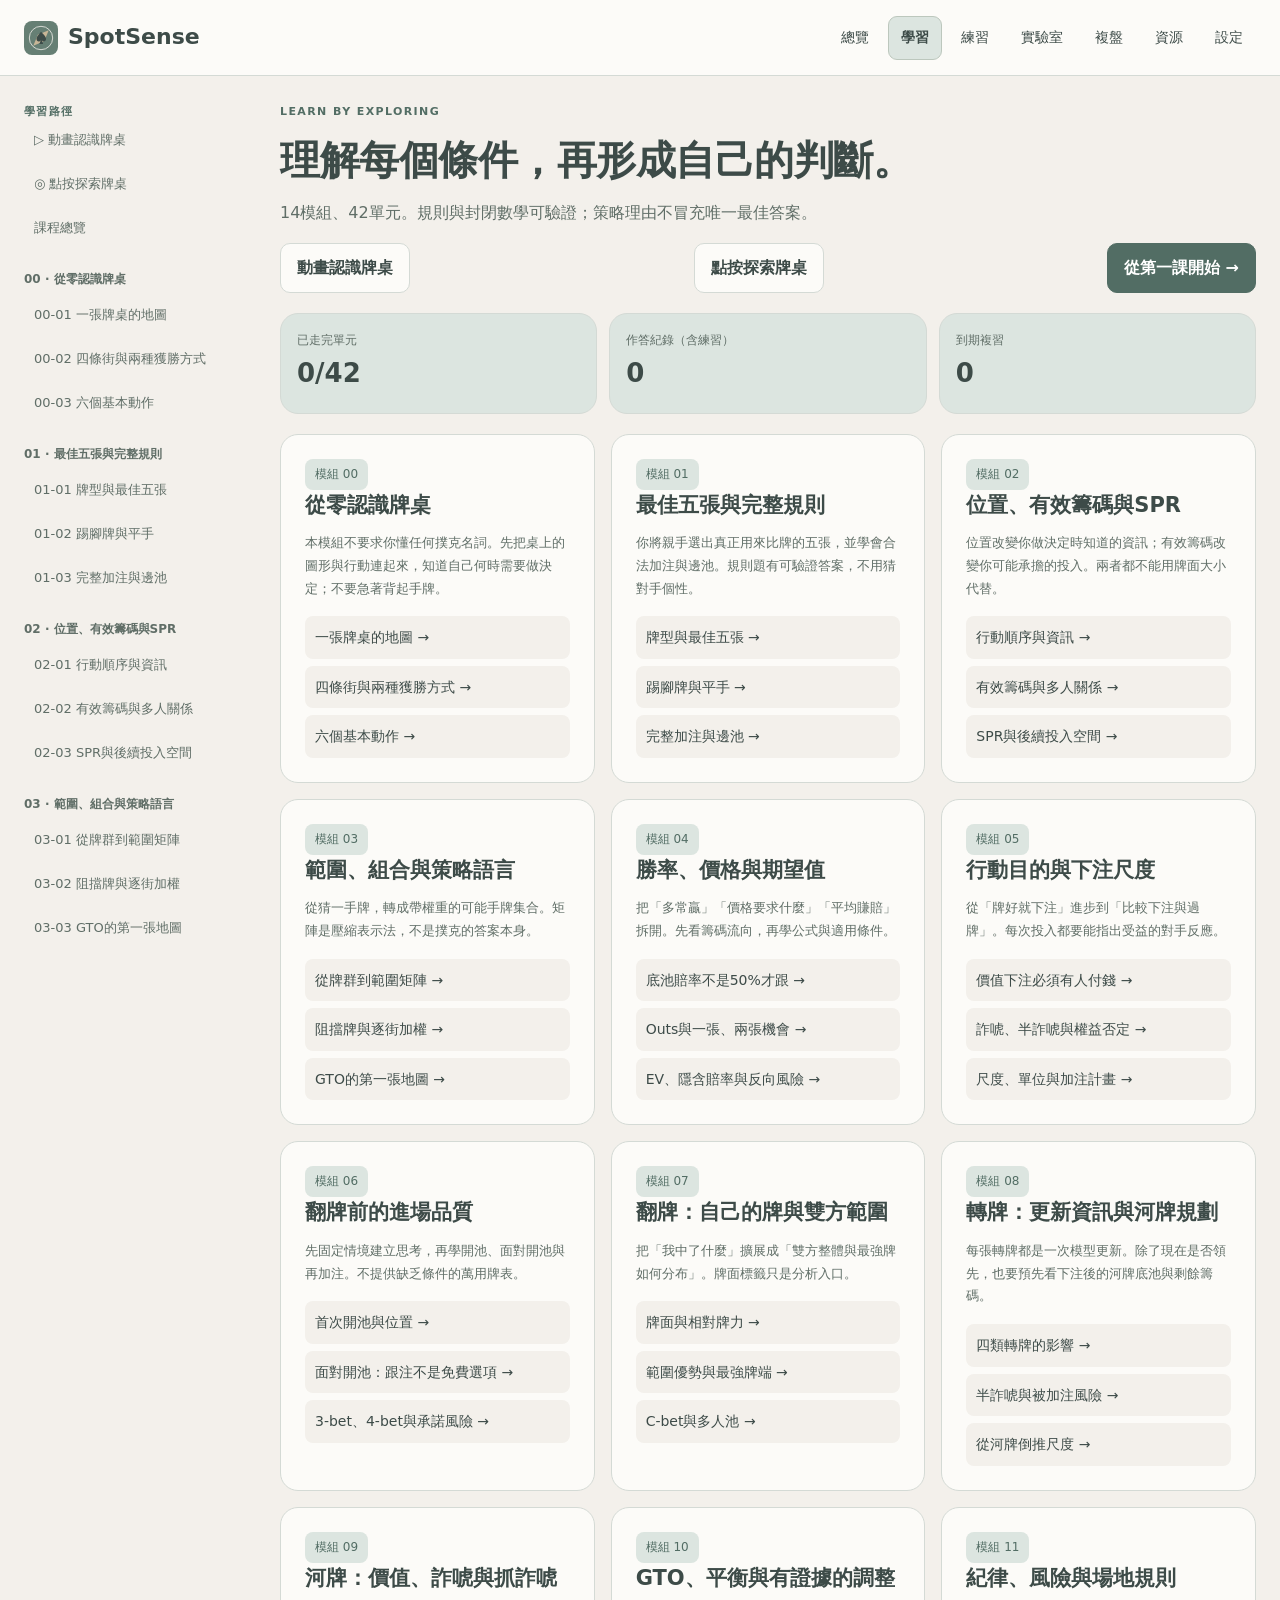
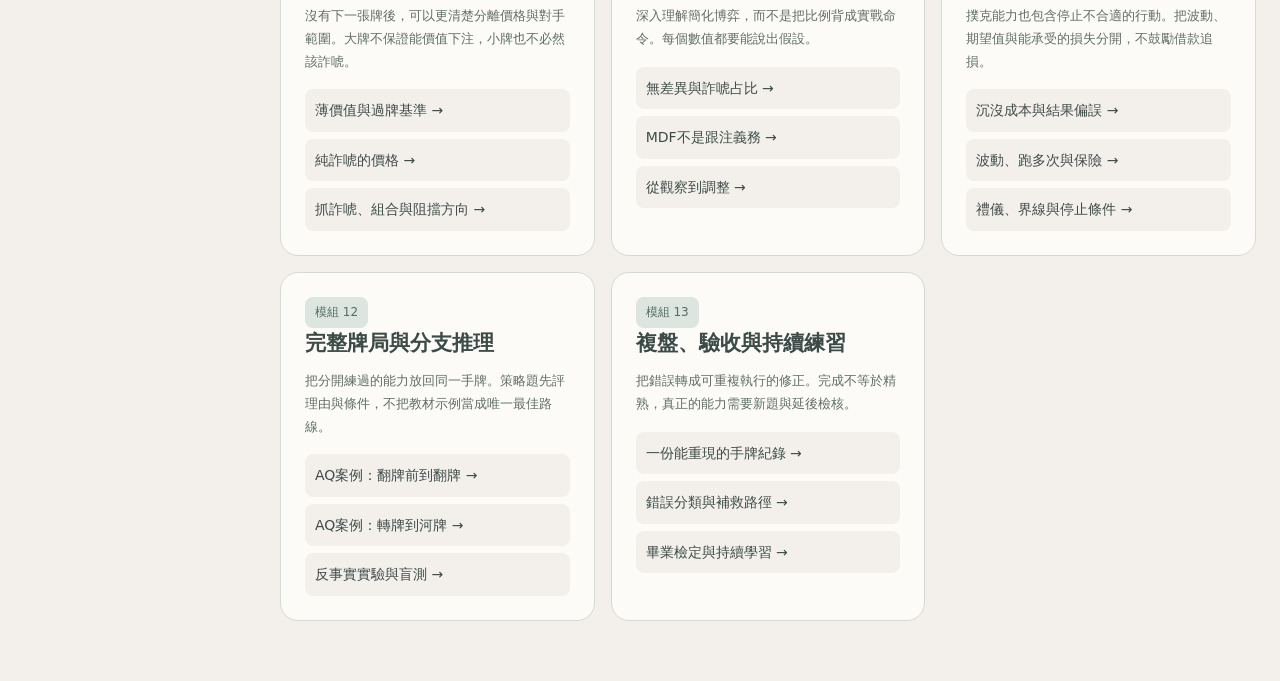
==== commit b657918e: "Add files via upload" ====
--- a/learn.html
+++ b/learn.html
@@ -1,88 +1 @@
-<!DOCTYPE html>
-
-<html lang="zh-Hant"><head><meta charset="utf-8"/><meta content="width=device-width,initial-scale=1" name="viewport"/><meta content="light" name="color-scheme"/><meta content="SpotSense互動教學與決策訓練，提供參考範圍、自訂情境與本機學習紀錄。" name="description"/><title>SpotSense｜互動教學</title><style>
-:root{--bg:#f3f0eb;--paper:#fcfbf8;--ink:#3d4b48;--muted:#828b84;--line:#dcded6;--sage:#8d9d90;--deep:#667f74;--light:#e4e9df;--rose:#b78e88;--sand:#c8b697;--blue:#8b9ca6;--lilac:#a69bab;--gold:#ad946f;--red:#af827d}*{box-sizing:border-box}body{margin:0;background:var(--bg);color:var(--ink);font:15px/1.75 system-ui,-apple-system,"Noto Sans TC",sans-serif}button,input,select{font:inherit}button{cursor:pointer;color:inherit}button:disabled{opacity:.45;cursor:default}button{touch-action:manipulation}header{height:74px;padding:0 4vw;display:flex;justify-content:space-between;align-items:center;background:#fcfbf8ee;border-bottom:1px solid var(--line);position:sticky;top:0;z-index:40;backdrop-filter:blur(12px)}.brand{border:0;background:none;font-size:22px;font-weight:800;letter-spacing:-.5px}.brand i{font-style:normal;background:var(--deep);color:#f3eee4;padding:3px 9px;border-radius:10px;margin-right:8px}.brand small{font-size:12px;color:var(--muted);font-weight:500;margin-left:9px}.shell{max-width:1400px;display:grid;grid-template-columns:225px minmax(0,1fr);gap:30px;margin:auto;padding:28px 26px}aside{position:sticky;top:100px;max-height:calc(100vh - 125px);overflow:auto;padding-right:10px;align-self:start}main{min-width:0;padding-bottom:65px}.kicker{font-size:10px;letter-spacing:2.2px;font-weight:800;color:var(--deep)}h1{font-size:clamp(27px,3.3vw,40px);line-height:1.35;letter-spacing:-.8px;margin:13px 0}h2{font-size:21px;line-height:1.5;margin:0 0 12px}h3{font-size:16px;margin:12px 0}p{margin:10px 0}.lead{color:var(--muted);max-width:750px;margin-bottom:24px}.small{font-size:12px;color:var(--muted)}.row{display:flex;align-items:center;gap:10px;flex-wrap:wrap}.between{justify-content:space-between}.card{background:var(--paper);border:1px solid var(--line);border-radius:21px;padding:25px;margin:16px 0;box-shadow:0 7px 30px #45564904}.primary{background:var(--deep);color:#fff;border:1px solid var(--deep);padding:11px 20px;border-radius:10px;font-weight:700}.ghost{background:transparent;border:1px solid var(--line);padding:9px 14px;border-radius:10px}.pill{display:inline-block;background:var(--light);color:var(--deep);font-size:11px;padding:4px 10px;border-radius:7px}.warm{background:#eee3dc!important}.feedback{background:var(--light);padding:17px;border-radius:12px;margin:17px 0}.note{font-size:12px;color:var(--muted);margin-top:22px;border-top:1px solid var(--line);padding-top:16px}.navhead{font-size:12px;color:var(--muted);margin:15px 0 5px}.navitem{display:block;width:100%;text-align:left;border:0;background:transparent;padding:8px 10px;border-radius:8px;color:var(--muted);font-size:12px}.navitem.active{color:var(--deep);background:var(--light);font-weight:750}.navitem:hover{background:#e9ece5}.progress{height:5px;border-radius:10px;background:#dfe2d9;overflow:hidden;margin:16px 0 25px}.progress div{height:100%;background:var(--sage);transition:width .3s}.phase{display:flex;gap:6px;flex-wrap:wrap;margin:18px 0}.phase span{padding:4px 10px;border:1px solid var(--line);border-radius:20px;font-size:11px;color:var(--muted)}.phase .on{background:var(--deep);border-color:var(--deep);color:#fff}.grid{display:grid;grid-template-columns:repeat(3,minmax(0,1fr));gap:13px}.module{display:flex;flex-direction:column;align-items:flex-start}.module h2{margin-top:12px}.module button{margin-top:auto}.moduleicon{font-size:27px;color:var(--deep)}.checklist{list-style:none;padding:0}.checklist li{padding:8px 0;border-bottom:1px solid var(--line)}.checklist li:before{content:'↗';color:var(--rose);margin-right:12px}.choices{display:grid;gap:10px;margin:18px 0}.choice{border:1px solid var(--line);background:#fffdfa;padding:14px 16px;border-radius:11px;text-align:left}.choice.selected{outline:2px solid var(--deep);outline-offset:-2px;background:var(--light)}.foot{display:flex;justify-content:space-between;align-items:center;gap:10px;margin-top:23px}.lab{display:grid;grid-template-columns:1fr 1fr;gap:20px}.felt{background:#95a599;color:#fdfcf8;border:1px solid #899b8e;border-radius:17px;padding:23px;min-height:200px;display:flex;align-items:center;justify-content:center;flex-direction:column}.felt .small{color:#f4f4ed}.big{font-size:34px;font-weight:800}.metric{background:#e8ece3;padding:16px;border-radius:12px;margin:15px 0}.metric strong{font-size:28px;color:var(--deep)}.stats{display:grid;grid-template-columns:repeat(3,1fr);gap:8px}.stat{text-align:center;background:#eceee7;border-radius:12px;padding:12px}.stat strong{display:block;font-size:24px}.insight{border-left:3px solid var(--sand);padding-left:16px;margin:20px 0}label{display:block;font-size:13px;margin-top:14px}input[type=range]{width:100%;accent-color:var(--deep);margin:13px 0 4px;cursor:pointer}.tabs{display:flex;gap:6px;flex-wrap:wrap;margin:15px 0}.tabs button{border:1px solid var(--line);background:#fcfbf8;border-radius:9px;padding:8px 12px}.tabs button.on{background:var(--deep);color:#fff;border-color:var(--deep)}.bar{height:19px;display:flex;overflow:hidden;border-radius:7px;margin:17px 0;background:#e2e5dc}.bar div{transition:width .15s}.hidden{display:none!important}details{margin:17px 0}summary{cursor:pointer}a{color:var(--deep)}.confidence{display:flex;gap:7px}.confidence button{background:#fcfbf8;border:1px solid var(--line);padding:7px 10px;border-radius:8px}.confidence .on{background:var(--light);border-color:var(--deep)}.timeline{display:flex;gap:6px;flex-wrap:wrap;margin:18px 0}.timeline button{padding:10px 12px;border:1px solid var(--line);border-radius:9px;background:#fcfbf8;flex:1}.timeline .on{background:var(--deep);color:white}.rg{display:grid;grid-template-columns:repeat(13,minmax(0,1fr));gap:3px;max-width:530px;margin:17px auto}.cell{aspect-ratio:1;min-width:0;border:0;border-radius:4px;background:#eaece5;color:#758177;padding:0;font-size:10px;display:flex;align-items:center;justify-content:center;flex-direction:column;line-height:1.1}.cell small{font-size:8px;opacity:.8}.cell.in{background:#b0c0ad;color:#3f5848}.cell.focus{outline:2px solid var(--rose);outline-offset:-2px}.ranklist{display:grid;gap:8px}.rankrow{display:flex;align-items:center;justify-content:space-between;gap:10px;border-bottom:1px solid var(--line);padding:10px 0}.cards{display:flex;gap:6px;justify-content:center;align-items:center;flex-wrap:wrap;margin:12px 0}.pc{position:relative;display:inline-flex;align-items:center;justify-content:center;background:#fffdf8;border:1px solid #dad7ce;border-radius:7px;width:44px;height:63px;color:#53636b;box-shadow:0 3px 4px #48544712;vertical-align:middle;flex-shrink:0}.pc.red{color:var(--red)}.pc .corner{position:absolute;left:4px;top:3px;display:flex;flex-direction:column;align-items:center;font-size:12px;font-weight:800;line-height:1}.pc .corner svg{width:9px;height:10px}.pc .center svg{width:24px;height:27px}.pc .bottom{position:absolute;right:4px;bottom:3px;transform:rotate(180deg);font-weight:800;font-size:11px;line-height:1}.pc.back{background:repeating-linear-gradient(45deg,#a0aea0,#a0aea0 3px,#b2bdac 3px,#b2bdac 6px);border:3px solid #f0efe7}.pc.mini{width:31px;height:44px;border-radius:5px;margin:0 2px}.pc.mini .corner{font-size:9px;left:3px;top:3px}.pc.mini .corner svg{width:6px;height:7px}.pc.mini .center svg{width:15px;height:18px}.pc.mini .bottom{font-size:8px;right:3px;bottom:3px}.inlinecards{display:inline-flex;align-items:center;gap:1px;vertical-align:middle;margin:3px 1px}.introgrid{display:grid;grid-template-columns:minmax(0,1.35fr) minmax(260px,.8fr);gap:20px;align-items:start}.introtext{min-height:335px;display:flex;flex-direction:column}.introtext .controls{margin-top:auto}.scene-count{font-size:12px;color:var(--muted)}.caption{font-size:17px;line-height:1.8;margin:16px 0}.boardwrap{background:#e7e6dd;border-radius:24px;border:1px solid #d6d9ce;padding:8px;position:relative;overflow:hidden}.table{position:relative;width:100%;height:455px;isolation:isolate}.ellipse{position:absolute;left:12%;top:23%;width:76%;height:54%;border-radius:48%;background:#a0afa0;border:11px solid #c3c1b1;box-shadow:inset 0 0 0 2px #e6e4d0,0 8px 0 #d4d3c7;z-index:-1}.ellipse:after{content:'SpotSense';position:absolute;bottom:11%;width:100%;text-align:center;color:#e4e9dc99;letter-spacing:5px;font-size:10px}.seatbox{position:absolute;transform:translate(-50%,-50%);text-align:center;min-width:70px;z-index:3}.seatbtn{border:2px solid #f1f0e7;background:#dbdfd3;border-radius:15px;padding:7px 13px;min-width:64px;box-shadow:0 3px 6px #5a645810;position:relative}.seatbtn strong{display:block;font-size:14px}.seatbtn small{font-size:9px;color:#7a8478;display:block;line-height:1.2}.stackbtn{display:block;margin:4px auto 0;border:0;background:#edece4cc;border-radius:12px;padding:1px 6px;font-size:9px;color:#768174}.seatbox.active .seatbtn{background:#758c7c;color:#fff;border-color:#eef0e3;box-shadow:0 0 0 5px #b7c7ad66}.seatbox.active .seatbtn small{color:#ecf0e5}.dealer{display:inline-flex;align-items:center;justify-content:center;width:18px;height:18px;border-radius:50%;background:#f5efe1;border:1px solid #bfb39e;color:#8a7961;font-weight:800;font-size:10px;position:absolute;right:-8px;top:-7px}.blindtag{font-size:9px;border:1px solid #c3b196;background:#ede3d1;color:#8c795c;border-radius:7px;padding:0px 5px;margin-top:3px;display:inline-block}.boardhot{position:absolute;top:40%;left:50%;transform:translate(-50%,-50%);border:0;background:transparent;border-radius:11px;padding:4px;min-width:220px}.boardhot .cards{margin:4px 0;gap:4px}.boardhot .pc{width:35px;height:49px}.boardhot .pc .center svg{width:18px;height:21px}.boardhot .pc .corner{font-size:10px}.boardhot .pc .bottom{font-size:9px}.hotlabel{font-size:9px;letter-spacing:1px;color:#546f5d}.pothot{position:absolute;top:61%;left:50%;transform:translate(-50%,-50%);border:1px solid #dce2d0;background:#d6dfcbbb;border-radius:20px;padding:5px 15px;font-size:12px}.chip{display:inline-block;width:15px;height:15px;border:2px dashed #eee6dc;border-radius:50%;background:var(--rose);vertical-align:middle;box-shadow:0 1px 0 #8e7970;margin-right:4px}.chip.blue{background:var(--blue)}.holehot{position:absolute;left:50%;top:88%;transform:translate(-50%,-50%);border:0;background:none;border-radius:12px;padding:0 8px}.holehot .cards{margin:0;gap:4px}.holehot .pc{width:31px;height:44px}.holehot .pc .center svg{width:15px;height:18px}.holehot .pc .corner{font-size:9px}.holehot .pc .bottom{font-size:8px}.hotactive{outline:3px solid #b78e88aa;outline-offset:4px}.scene-motion .hotactive{animation:breathe 1.5s ease-in-out infinite}.flyingchip{position:absolute;width:18px;height:18px;border:3px dashed #eee6dc;border-radius:50%;background:var(--rose);z-index:5;pointer-events:none;left:28%;top:80%;animation:paychip 1.3s ease-in-out infinite}.flyingchip.bb{left:10%;top:41%;background:var(--blue);animation:paybb 1.3s ease-in-out infinite}.payraise{left:72%;top:81%;animation:payraise 1.5s ease-in-out infinite}.scene-motion .boardhot .pc{animation:cardin .65s both}.scene-motion .boardhot .pc:nth-child(2){animation-delay:.1s}.scene-motion .boardhot .pc:nth-child(3){animation-delay:.2s}.scene-motion .boardhot .pc:nth-child(4){animation-delay:.3s}.scene-motion .boardhot .pc:nth-child(5){animation-delay:.4s}.actionstrip{display:flex;gap:6px;justify-content:center;flex-wrap:wrap;padding:12px 4px 5px}.actionchip{padding:6px 9px;background:#f4f1e9;border:1px solid #d0d5c8;border-radius:9px;font-size:10px}.actionchip.on{background:#7c9180;color:white;border-color:#7c9180}.explorepanel{min-height:250px}.glossary{display:grid;grid-template-columns:1fr 1fr;gap:10px}.term{background:#f7f6f0;border:1px solid var(--line);padding:14px;border-radius:12px}.term strong{font-size:13px}.term p{font-size:12px;color:var(--muted);margin:6px 0}.search{width:100%;border:1px solid var(--line);background:#fcfbf8;border-radius:10px;padding:12px;color:var(--ink);margin:10px 0 20px}.visuallyhidden{position:absolute;width:1px;height:1px;padding:0;overflow:hidden;clip:rect(0,0,0,0);white-space:nowrap}.statusdot{width:7px;height:7px;border-radius:50%;background:var(--sage);display:inline-block;margin-right:5px}.mobilemenu{display:none}button:focus-visible,input:focus-visible,summary:focus-visible{outline:3px solid var(--rose);outline-offset:4px}.reducedmotion *{animation:none!important;transition:none!important}@keyframes breathe{50%{outline-color:#b78e8833;outline-offset:8px}}@keyframes paychip{0%{left:28%;top:80%;opacity:0}25%{opacity:1}85%{left:48%;top:61%;opacity:1}100%{left:48%;top:61%;opacity:0}}@keyframes paybb{0%{left:10%;top:41%;opacity:0}25%{opacity:1}85%{left:50%;top:61%;opacity:1}100%{left:50%;top:61%;opacity:0}}@keyframes payraise{0%{left:72%;top:81%;opacity:0}25%{opacity:1}85%{left:50%;top:61%;opacity:1}100%{left:50%;top:61%;opacity:0}}@keyframes cardin{from{opacity:.2;transform:translateY(-9px) rotateY(60deg)}to{opacity:1;transform:none}}@media(max-width:1150px){.introgrid{grid-template-columns:1fr}.introtext{min-height:260px}.grid{grid-template-columns:1fr 1fr}.lab{grid-template-columns:1fr}.table{height:470px}.boardwrap{max-width:700px}}@media(max-width:850px){.shell{grid-template-columns:180px minmax(0,1fr);gap:20px;padding:23px 18px}.brand small{display:none}.glossary{grid-template-columns:1fr}.grid{grid-template-columns:1fr}}@media(max-width:680px){header{height:65px;padding:0 12px}.brand{font-size:20px}.shell{display:block;padding:20px 13px}aside{display:none;position:static;max-height:65vh;padding:10px;margin-bottom:20px}.showmenu aside{display:block}.mobilemenu{display:inline-block}.headerstatus{display:none}.card{padding:18px}.table{height:440px}.seatbtn{min-width:56px;padding:7px 8px}.seatbtn strong{font-size:12px}.seatbox{min-width:58px}.boardhot{min-width:190px}.boardhot .pc{width:29px;height:43px}.boardhot .pc .center svg{width:14px;height:17px}.boardhot .pc .corner{font-size:8px}.boardhot .pc .bottom{font-size:8px}.pothot{padding:4px 9px}.boardhot .cards{gap:3px}.stats{gap:5px}.stat{padding:10px 4px}.stat strong{font-size:21px}.foot{align-items:stretch}.foot .small{max-width:35%}.cell{font-size:9px}.cell small{font-size:7px}.rankrow{align-items:flex-start;flex-direction:column}.rankrow .cards{margin:3px 0}.introtext{min-height:300px}.playingprogress{width:100%}}@media(prefers-reduced-motion:reduce){*{animation:none!important;transition:none!important;scroll-behavior:auto!important}}
-.scene-motion.paused *{animation:none!important}.scene-motion .holehot.folded .pc{animation:foldcards 1.7s ease-in-out infinite}.scene-motion .actionchip.on{animation:actionpulse 1.7s ease-in-out infinite}@keyframes foldcards{0%,15%{opacity:1;transform:none}75%,100%{opacity:.15;transform:translateY(-35px) scale(.85)}}@keyframes actionpulse{50%{box-shadow:0 0 0 5px #b7c7ad55}}
- 
-:root{--card-width:46px}html{overflow-x:clip}body{min-width:320px}header,.shell,main,.card,.lab,.introgrid,.grid,.introtext{min-width:0}button{max-width:100%;overflow-wrap:anywhere}p,h1,h2,h3,.small,.caption{overflow-wrap:anywhere}svg{display:block}.pc{width:var(--card-width);height:auto;aspect-ratio:60/86;overflow:hidden;isolation:isolate;flex:0 0 var(--card-width);line-height:0;box-sizing:border-box}.pc .card-art{display:block;width:100%;height:100%;position:static;overflow:hidden}.pc.back{width:var(--card-width);height:auto;aspect-ratio:60/86}.pc.mini{--card-width:31px;width:var(--card-width);height:auto;flex-basis:var(--card-width)}.cards{gap:7px;max-width:100%;min-width:0}.inlinecards{max-width:100%;flex-wrap:wrap;vertical-align:middle;line-height:normal}.inlinecards .pc{margin:1px}.choice .inlinecards,h2 .inlinecards{vertical-align:middle}.felt{min-width:0;gap:5px;padding:24px 18px}.felt .row{justify-content:center;gap:18px}.felt .cards{margin:9px 0}.rankrow .cards{flex-shrink:0}.boardwrap{width:100%;max-width:none;container-type:inline-size}.table{height:490px;width:100%;overflow:visible}.seatbox{min-width:70px;max-width:110px}.seatbtn{white-space:nowrap}.stackbtn{white-space:nowrap;word-break:normal;overflow-wrap:normal;max-width:none;padding:2px 7px}.boardhot{top:41%;width:max-content;min-width:0;max-width:65%;padding:4px}.boardhot .cards{gap:5px;flex-wrap:nowrap;margin:5px 0}.boardhot .cards .pc{--card-width:37px;width:var(--card-width);height:auto;flex-basis:var(--card-width);min-width:0}.pothot{top:61%;max-width:55%;white-space:nowrap;font-size:11px}.holehot{top:90%;padding:0 6px;min-width:90px;max-width:120px}.holehot .cards{flex-wrap:nowrap;gap:5px;margin:0 0 4px}.holehot .cards .pc{--card-width:33px;width:var(--card-width);height:auto;flex-basis:var(--card-width);opacity:1!important;transform:none!important;animation:none!important}.holehot .hotlabel{display:block;white-space:nowrap;font-size:10px}.ellipse{top:23%;height:53%}.actionstrip{padding-top:16px;padding-bottom:8px;gap:7px}.actionchip{min-height:38px;flex:0 1 auto;padding:7px 10px}.introtext{min-height:360px}.introtext .controls{padding-top:15px}.introgrid{grid-template-columns:minmax(0,1.15fr) minmax(290px,.85fr)}.foot{flex-wrap:wrap}.foot>.primary{margin-left:auto}.confidence{flex-wrap:wrap}.confidence button{min-height:40px}.tabs button{min-height:42px}.timeline button{min-width:44px}.glossary{grid-template-columns:repeat(2,minmax(0,1fr))}.search{max-width:100%}input[type=range]{min-height:28px}.module .ghost{margin-top:14px}.table .flyingchip{pointer-events:none}.headerstatus{white-space:nowrap}
-@container(max-width:420px){.boardhot .cards .pc{--card-width:29px}.boardhot .cards{gap:3px}.boardhot .hotlabel{font-size:9px}.seatbox{min-width:58px;max-width:90px}.seatbtn{min-width:56px;padding:7px 9px}.stackbtn{font-size:8px;padding:2px 4px}.blindtag{font-size:9px}.pothot{font-size:10px;padding:4px 8px}}
-@container(max-width:335px){.boardhot .cards .pc{--card-width:26px}.boardhot .cards{gap:3px}.seatbtn{min-width:51px;padding:7px 7px}.stackbtn{font-size:7px}.seatbox{min-width:51px}.pothot{font-size:9px}.hotlabel{letter-spacing:0}}
-@media(min-width:1440px){.shell{max-width:1480px;grid-template-columns:230px minmax(0,1fr);gap:38px}.table{height:530px}.boardhot .cards .pc{--card-width:40px}.introtext{min-height:430px}}
-@media(max-width:1190px){.introgrid{grid-template-columns:minmax(0,1fr)}.introtext{min-height:0}.table{height:480px}.introtext .controls{margin-top:12px}.grid{grid-template-columns:repeat(2,minmax(0,1fr))}}
-@media(min-width:681px) and (max-width:900px){.shell{grid-template-columns:165px minmax(0,1fr);gap:18px;padding-left:16px;padding-right:16px}.brand{font-size:20px}.grid{grid-template-columns:minmax(0,1fr)}.glossary{grid-template-columns:minmax(0,1fr)}.lab{grid-template-columns:minmax(0,1fr)}}
-@media(max-width:680px){header{gap:6px;height:64px}.shell{padding:18px 12px}.brand{font-size:19px;padding-left:0;padding-right:0}.brand i{margin-right:6px}.card{padding:18px 15px}.grid,.lab,.glossary{grid-template-columns:minmax(0,1fr)}.introgrid{gap:10px}.boardwrap{padding:5px;border-radius:19px}.table{height:458px}.introtext{min-height:0}.caption{font-size:16px}.seatbox{min-width:55px;max-width:90px}.seatbtn{min-width:54px;padding:7px 8px}.seatbtn strong{font-size:12px}.seatbtn small{font-size:9px}.stackbtn{font-size:8px;white-space:nowrap;line-height:1.5}.boardhot{max-width:62%;top:41%}.boardhot .cards .pc{--card-width:29px}.boardhot .cards{gap:3px}.holehot{top:90%;min-width:80px}.holehot .cards .pc{--card-width:31px}.pothot{max-width:58%;top:61%;font-size:10px}.actionstrip{display:grid;grid-template-columns:repeat(3,minmax(0,1fr));gap:7px;padding:12px 5px 7px}.actionchip{padding:8px 4px;min-height:40px;font-size:10px}.pc{--card-width:41px}.pc.mini{--card-width:29px}.felt{padding:23px 12px}.felt .cards{gap:6px}.foot{gap:10px}.foot>.small{max-width:none;flex-basis:100%;order:-1}.foot>.primary{max-width:100%;white-space:normal;line-height:1.5}.phase{gap:5px}.phase span{font-size:10px;padding:5px 8px}.stats{grid-template-columns:repeat(3,minmax(0,1fr))}.stat{padding:12px 5px}.stat strong{font-size:23px}.introtext .controls>.row{display:grid;grid-template-columns:repeat(3,minmax(0,1fr));gap:6px}.introtext .controls>.row button{padding:10px 5px;font-size:12px;min-height:44px}.introtext .controls>.row:last-child{grid-template-columns:1fr 2fr}.timeline{gap:5px}.timeline button{padding:8px 5px;font-size:12px;min-width:40px}.rg{gap:2px}.cell{font-size:clamp(8px,2.4vw,11px)}.cell small{font-size:8px}.choices{gap:11px}.choice{padding:14px 12px}.rankrow .cards{gap:5px}.pill{line-height:1.7}.primary,.ghost{min-height:42px}}
-@media(max-width:360px){.shell{padding-left:9px;padding-right:9px}.table{height:450px}.pc{--card-width:37px}.pc.mini{--card-width:26px}.boardhot .cards .pc{--card-width:26px}.seatbtn{min-width:50px;padding-left:6px;padding-right:6px}.seatbox{min-width:50px}.stackbtn{font-size:7px}.holehot .cards .pc{--card-width:29px}.caption{font-size:15px}.primary,.ghost{font-size:12px}.stat strong{font-size:21px}.card{padding-left:12px;padding-right:12px}}
-@media(prefers-reduced-motion:reduce){.scene-motion *{animation:none!important;transition:none!important}}
-@container(max-width:335px){.table{height:480px}.table .seatbox:has(.seatbtn[data-hot="SB"]),.table .seatbox:has(.seatbtn[data-hot="BTN"]){top:76%!important}.table .holehot{top:94%}}.comboGrid{display:grid;grid-template-columns:repeat(auto-fit,minmax(85px,1fr));gap:8px}.comboGrid .cards{background:#eceee7;border-radius:9px;padding:8px 3px}.pothot,.stackbtn{font-variant-numeric:tabular-nums}.stats{min-width:0}.stat{min-width:0}.stat .small{overflow-wrap:anywhere}@media(max-width:680px){.stat .small{font-size:10px}.stat strong{font-size:22px}.blindtag{font-size:8px}.comboGrid{grid-template-columns:repeat(3,minmax(0,1fr))}}</style><link href="assets/app.887cf16b4030.css" rel="stylesheet"/><link href="assets/learn-ui.84384921d95f.css" rel="stylesheet"/><link href="manifest.json" rel="manifest"/><script src="assets/storage.0049f1f8cc7c.js"></script><meta content="#f3f0eb" name="theme-color"/><meta content="default" name="apple-mobile-web-app-status-bar-style"/></head><body><header class="site-header" role="banner"><a aria-label="SpotSense首頁" class="site-brand" href="index.html"><img alt="" src="app-mark.svg"/>SpotSense</a><nav aria-label="主要導覽" class="site-nav"><a href="index.html">總覽</a><a aria-current="page" href="learn.html">教學</a><a href="training.html">訓練</a></nav><div class="site-tools"><button data-common="glossary">術語</button><button data-common="resources">資源</button></div></header><section class="learn-toolbar"><button hidden="" id="logo">返回教學入口</button><button class="ghost mobilemenu" id="menu">課程選單</button><span id="status"></span></section><div class="shell"><aside aria-label="課程導覽" id="nav"></aside><main id="main"></main></div><script>const M=[{"title": "規則與牌力", "goal": "看懂一手牌的流程，能用最佳五張判斷勝負。", "why": "如果把行動順序或牌力判錯，後面的策略即使背熟也用不上。", "skills": ["四個下注階段", "最佳五張與牌型", "踢腳牌與平手"], "icon": "♧"}, {"title": "位置與資訊", "goal": "分清六人桌位置，以及翻牌前後的行動順序。", "why": "後行動能先觀察對手；同一手牌，因位置不同可能需要不同計畫。", "skills": ["UTG 到 BB", "翻牌前／後順序", "資訊與控制選項"], "icon": "◎"}, {"title": "範圍思考與 GTO", "goal": "先理解範圍，再透過互動掌握 GTO、均衡、混合策略、比例與針對性調整。", "why": "範圍是策略的單位；理解 GTO 的模型與限制，才不會把圖表百分比當成任何牌局都通用的答案。", "skills": ["範圍、位置與組合數", "GTO 與納許均衡", "平衡、混合頻率與 EV", "三種比例與 MDF 限制", "阻擋牌、Solver 條件與針對性調整"], "icon": "▦"}, {"title": "勝率與賠率", "goal": "分清贏的機率、跟注的價格，以及未來看牌的成本。", "why": "不是牌強就要跟、不到五成就要棄；需要把機會與價格放在一起比較。", "skills": ["底池賠率", "Outs 與抽牌", "勝率實現"], "icon": "◔"}, {"title": "下注的目的", "goal": "先說出動作的目的，再選擇金額。", "why": "下注不是為了顯得強勢；過牌、下注與加注都會創造不同的風險與收益。", "skills": ["Check 與 Bet", "完整加注規則", "BB 與底池百分比"], "icon": "↗"}, {"title": "翻牌前策略", "goal": "辨認未開池與已加注的情境，理解有效籌碼。", "why": "翻牌前的範圍與尺寸會決定後續底池大小、位置與決策空間。", "skills": ["首次開池條件", "3-bet 的意思", "有效籌碼與 SPR"], "icon": "◇"}, {"title": "翻牌策略", "goal": "把自己的牌放進牌面與雙方範圍中看。", "why": "翻牌前的強牌不保證現在領先；公共牌會重新排列成牌與聽牌的可能性。", "skills": ["乾燥與連結牌面", "持續下注", "下注與過牌的理由"], "icon": "▱"}, {"title": "轉牌策略", "goal": "新的一張牌出現後，重新評估範圍與後續計畫。", "why": "沿用上一街的答案很容易忽略已完成的聽牌、新風險與剩餘籌碼。", "skills": ["範圍更新", "第二槍", "看一張或兩張的成本"], "icon": "↻"}, {"title": "河牌策略", "goal": "用明確模型比較跟注、詐唬與價值下注的期望值。", "why": "沒有下一張牌可以改善，最後的決策更需要分清範圍、價格與對手反應。", "skills": ["跟注 EV", "純詐唬門檻", "價值下注 vs. 過牌"], "icon": "✧"}];const L=[{"m": 0, "title": "一手牌怎麼走完？", "kind": "streets", "pred": "公共牌還沒發完，可以贏得底池嗎？", "po": ["可以，對手全部棄牌時", "不行，必須攤牌"], "pa": 0, "q": "翻牌圈結束後，下一個階段是？", "opts": ["立刻攤牌", "發轉牌，再進行下注", "重新發手牌"], "ans": 1, "principle": "先知道目前是哪一街，再判斷有哪些資訊。", "explain": "翻牌前 → 翻牌（三張公共牌）→ 轉牌（第四張）→ 河牌（第五張）。若其他人全棄牌，最後未棄牌者可以提早贏得底池。", "bound": ""}, {"m": 0, "title": "七張牌，只取最佳五張", "kind": "showdown", "pred": "兩張手牌一定都要使用嗎？", "po": ["一定", "不一定，可以用零、一或兩張"], "pa": 1, "q": "公共牌已是 A♠ K♠ Q♠ J♠ T♠。你拿 2♥ 2♦，對手拿 A♥ A♦，誰贏？", "opts": ["對手", "你", "平手"], "ans": 2, "principle": "比較最佳五張，不只比較兩張手牌。", "explain": "雙方可用公共牌組成相同的皇家同花順，因此平手分池。一般德州撲克不像奧馬哈，不要求使用恰好兩張手牌。", "bound": ""}, {"m": 0, "title": "牌型、踢腳與平手", "kind": "ranking", "pred": "兩人都是一對，是否一定平手？", "po": ["是", "不是，還要比點數與踢腳"], "pa": 1, "q": "A A K Q 9 與 A A K J T 都是一對 A，誰贏？", "opts": ["A A K Q 9", "A A K J T", "平手"], "ans": 0, "principle": "同牌型，依序比較構成最佳五張的點數。", "explain": "對子相同，先比最高踢腳 K，再比 Q 與 J，所以第一手獲勝。花色不決定一般攤牌勝負。", "bound": ""}, {"m": 1, "title": "翻牌前與翻牌後的順序", "kind": "position", "pred": "SB 在每一街都先行動嗎？", "po": ["是", "不是，翻牌前不是"], "pa": 1, "q": "標準六人桌、無人棄牌時，翻牌前誰先行動？", "opts": ["SB", "UTG", "BTN"], "ans": 1, "principle": "先問哪一街，再看行動順序。", "explain": "翻牌前 UTG 最先；翻牌後從 BTN 左邊仍在局的人開始，全員在局時 SB 最先、BTN 最後。單挑時 BTN 兼 SB，翻牌前先、翻牌後最後。", "bound": ""}, {"m": 1, "title": "後行動，多看見什麼？", "kind": "information", "pred": "對手過牌，能確定他很弱嗎？", "po": ["可以", "不行，強牌也可能過牌"], "pa": 1, "q": "單挑翻牌後你在 BTN，對手過牌，代表？", "opts": ["他一定沒牌", "你多知道一個行動，但不知道確切手牌", "你一定得下注"], "ans": 1, "principle": "資訊是一個線索，不是確定答案。", "explain": "有位置者在對手過牌後也過牌，可以結束這一街；也可下注，讓對手重新決策。位置帶來更多資訊與控制選項。", "bound": ""}, {"m": 2, "title": "範圍與手牌組合", "kind": "range", "pred": "AA、AKs、AKo 各一格，代表組合數一樣嗎？", "po": ["一樣", "不一樣"], "pa": 1, "q": "AKs 與 AKo 的 s／o 代表？", "opts": ["同花／不同花", "強／弱", "小盲／大盲"], "ans": 0, "principle": "一格不是一組；範圍也不是確切手牌。", "explain": "未知牌完整時，AA 有 6 組、AKs 有 4 組、AKo 有 12 組；已知牌會減少組合。範圍也可對各組合配置不同頻率。", "bound": "手工矩陣只示範範圍形狀，不是 GTO 或推薦開池表。"}, {"m": 2, "title": "為什麼位置改變範圍？", "kind": "range", "pred": "所有位置使用同一開池圖好嗎？", "po": ["好，簡單就正確", "不好，待行動人數與後續位置不同"], "pa": 1, "q": "前面全棄牌，BTN 為何可能比 UTG 開更多牌？", "opts": ["待行動對手較少，翻牌後常有位置", "手牌自動變大", "每手都該加注"], "ans": 0, "principle": "位置改變的是情境價值，不是牌面點數。", "explain": "BTN 後只剩盲位，且翻牌後有位置；UTG 後面仍有更多人。尺寸、抽水、籌碼與對手都會改變具體範圍。", "bound": "僅示範 UTG／CO／BTN；SB、BB 的結構不同，不能線性外推。"}, {"m": 2, "title": "GTO 是什麼：從可預測到均衡", "kind": "gto_equilibrium", "pred": "只要採用 GTO，每一手都會贏嗎？", "po": ["會，最佳策略就必勝", "不會，策略期望與單次結果不同"], "pa": 1, "q": "關於 GTO，哪個描述最正確？", "opts": ["每手都選最兇的動作", "在指定模型的均衡中，沒有人能單方面改策略提高自己的期望收益", "專門抓弱玩家的策略"], "ans": 1, "principle": "GTO 是整套策略的均衡，不是每手必勝的答案。", "explain": "GTO＝Game Theory Optimal，常指符合納許均衡概念的策略。以雙人零和模型說明時，均衡策略不讓對手靠針對偏差提高其均衡收益，但不保證你每手獲勝，也不一定最大化對每位弱玩家的收益。多人、抽水及 ICM 的結構必須另外分析。", "bound": "剪刀石頭布只示範均衡概念，不等於完整 Poker 求解。零和、不被剝削的結論不可直接擴張到多人或不同效用模型。"}, {"m": 2, "title": "平衡範圍：為什麼需要價值牌與詐唬", "kind": "gto_balance", "pred": "平衡是不是任何時候都該一半價值、一半詐唬？", "po": ["是，50/50 最平衡", "不是，比例與尺寸及模型有關"], "pa": 1, "q": "簡化河牌模型：下注半池時，讓抓詐唬牌跟注打平的下注範圍詐唬占比？", "opts": ["25%", "33.3%", "50%"], "ans": 0, "principle": "平衡不是五五開；它讓特定對手決策無差異。", "explain": "在此單挑河牌極化模型，價值牌一定贏過抓詐唬牌、詐唬一定輸：下注範圍詐唬占比＝B/(P+2B)。半池下注時為 25%，價值:詐唬＝3:1。這是「已下注範圍中的占比」，不是所有空氣牌都要以 25% 頻率下注。", "bound": "河牌單挑、無加注、不計抽水、價值牌必贏與詐唬必輸。此比例不直接適用翻牌、轉牌或任意實戰範圍。"}, {"m": 2, "title": "混合策略：70/30 不是看心情", "kind": "gto_mixing", "pred": "畫面說加注 30%、跟注 70%，表示加注比較差嗎？", "po": ["是，較少就較差", "不一定，均衡內混合動作理論 EV 相同"], "pa": 1, "q": "精確均衡中，同一手牌真正混合兩個動作時，兩者 EV 應如何？", "opts": ["相同；數值求解可能有誤差", "高頻動作必定更高", "一定相差很大"], "ans": 0, "principle": "混合頻率是策略結構，不是正確率或勝率。", "explain": "精確均衡裡，對同一資訊集合真正採用的混合動作具有相同 EV，否則不會同時採用。實際 Solver 是近似解，可能有收斂、顯示精度與簡化誤差。對手偏離後，原本相同的動作可能變得不同。", "bound": "70/30 是人為練習比例，沒有對應實戰手牌或求解答案。隨機抽樣的小樣本不保證剛好達成比例；每次決策獨立，不補做動作湊次數。"}, {"m": 2, "title": "三種比例：勝率、詐唬占比與防守頻率", "kind": "gto_mdf", "pred": "半池下注的 25% 和約 66.7%，是互相矛盾嗎？", "po": ["是", "不是，分母與要解決的問題不同"], "pa": 1, "q": "MDF 約 66.7%，代表你每一手都要有 66.7% 勝率才跟嗎？", "opts": ["是", "不是，它是簡化模型下整體防守頻率的參考", "代表所有牌都要跟"], "ans": 1, "principle": "先問比例的分母是什麼，不要只背數字。", "explain": "跟注門檻 B/(P+2B) 是單手所需權益；極化下注範圍的詐唬占比在此模型數值相同但意義不同；MDF＝P/(P+B) 是防止零權益詐唬自動獲利的範圍防守頻率參考。它不指定哪些牌跟或加注，也不是所有街都應機械達成的 GTO 指令。", "bound": "MDF 模型假設對方零權益詐唬過牌價值為 0；被跟必輸，無後續成本。實戰、前兩街、價值偏重對手與 ICM 等可能不適用。"}, {"m": 2, "title": "阻擋牌：手牌如何改變對方組合", "kind": "gto_blockers", "pred": "你拿到一張 A，對手還有原本六組 AA 嗎？", "po": ["有，圖表不會變", "沒有，已知牌會排除組合"], "pa": 1, "q": "只知道你持 A♠ K♣，尚未指定其他已知牌，對手 AA 與所有 AK 剩幾組？", "opts": ["AA 6、AK 16", "AA 3、AK 9", "AA 4、AK 12"], "ans": 1, "principle": "阻擋牌是組合資訊，不是自動詐唬許可證。", "explain": "四張 A 選兩張是六組 AA；你拿走一張 A 後剩三張，AA 變三組。你同時拿走一張 A 與一張 K，AK 變 3×3＝9 組。是否適合詐唬還要看你阻擋的是對手跟注還是棄牌，以及完整範圍。", "bound": "僅枚舉牌張阻擋，未指定公共牌與行動範圍，不以組合數直接推論對手手牌機率或最優動作。"}, {"m": 2, "title": "Solver 在解什麼：答案有適用條件", "kind": "gto_model", "pred": "同一手牌，可把任何 GTO 圖套到所有牌局嗎？", "po": ["可以，GTO 是通用答案", "不可以，模型條件不同"], "pa": 1, "q": "圖表說明為六人 100 BB、前面全棄牌，但你面對 UTG 加注且只有 30 BB，應？", "opts": ["照同一格執行", "先找符合條件的情境，不能直接套用", "只看自己位置就夠"], "ans": 1, "principle": "先讀模型標籤，再看牌格顏色。", "explain": "求解器解的是指定遊戲與下注樹的近似均衡。人數、位置、有效籌碼、前面動作、抽水、前注、尺寸選項與 ICM 都可能改變解。圖表不是完整遊戲，求解收斂與資料版本也要檢查。", "bound": "本頁僅做條件對照，未串接 Solver，不會在你切換設定後捏造新策略頻率。"}, {"m": 2, "title": "GTO 與針對性調整：基準不是枷鎖", "kind": "gto_exploit", "pred": "對手確實棄牌太多時，只能永遠維持原頻率嗎？", "po": ["是，不然不叫正確策略", "不一定，可依可靠觀察針對性調整"], "pa": 1, "q": "對手很少在河牌詐唬，最合理的態度是？", "opts": ["為達 MDF 強迫跟足", "依證據調整，不機械湊 MDF，並留意樣本與對手反制", "每次看他表情決定"], "ans": 1, "principle": "先有基準，再用證據調整，並承擔判斷風險。", "explain": "Exploitative play 是針對對手偏差提高收益的調整。過度棄牌可能讓更多純詐唬有利；過度跟注時可能偏向價值下注。但觀察可能有偏差，對手會改變，調整也可能暴露自己的漏洞，不保證必賺。", "bound": "此互動僅比較固定純詐唬模型的收益；對手棄牌率為假設，不是從少量牌局自動估算。"}, {"m": 2, "title": "把 GTO 帶回範圍：讀表與學習清單", "kind": "gto_checklist", "pred": "剛學 GTO，最重要是背精確百分比嗎？", "po": ["是，其他不重要", "先看條件、範圍與原因，再學頻率及 EV"], "pa": 1, "q": "下列哪個是負責任的 GTO 學習方式？", "opts": ["把最高頻動作之外全部判錯", "確認條件與資料來源，理解範圍互動，容許合理混合並檢查 EV", "拿一張開池圖套每個位置"], "ans": 1, "principle": "GTO 用來建立可檢查的思考，不是取代思考。", "explain": "讀表順序：確認情境 → 看整體範圍 → 找動作目的 → 理解組合／阻擋 → 看頻率與 EV → 確認限制 → 用新情境驗證。GTO 不等於高頻動作唯一正確、一定要隨機、所有底池必須防守固定比例，或對任何弱玩家都最賺。", "bound": "本模組建立 GTO 概念與模型邊界，不宣稱教完全部求解理論、多人均衡、賽事 ICM 或專業 Solver 操作。"}, {"m": 3, "title": "勝率與跟注價格", "kind": "pot", "pred": "不到五成勝率就不值得跟嗎？", "po": ["對", "不對，要看價格"], "pa": 1, "q": "原底池 100，對手下注 50，你需跟 50，打平勝率？", "opts": ["50%", "33.3%", "25%"], "ans": 2, "principle": "勝率是機會，賠率是價格。", "explain": "跟注後總底池 200，付出 50，所以門檻是 25%。跟注前底池 150 對跟注 50，賠率是 3:1。", "bound": "精確 EV 示範限定單挑河牌、無後續下注、不計抽水。"}, {"m": 3, "title": "Outs：還有哪些牌能幫你？", "kind": "outs", "pred": "抽中想要的花色，一定贏嗎？", "po": ["是", "不一定"], "pa": 1, "q": "轉牌後有 9 個乾淨 outs，依未知牌均勻模型，河牌命中率？", "opts": ["9/46 約 19.6%", "9/52 約 17.3%", "固定 36%"], "ans": 0, "principle": "先分清乾淨 outs 與只是看起來改善的牌。", "explain": "轉牌時看見自己兩張與四張公共牌，剩 46 張未知牌。9/46 約 19.6%。中了仍可能輸的牌不能直接當乾淨 outs。", "bound": "對手範圍的條件資訊可能改變精確機率。"}, {"m": 3, "title": "未來下注也有成本", "kind": "future", "pred": "看兩張的機會，可以直接當成看一張的價格嗎？", "po": ["可以", "不行，後面可能還需付錢"], "pa": 1, "q": "翻牌只跟一注且尚未全押，可直接用到河牌機率當只付一次的價格嗎？", "opts": ["永遠可以", "不可以，轉牌可能再面對下注", "9 outs 就可以"], "ans": 1, "principle": "不要把兩張牌的機會，當作只買一張的價格。", "explain": "全押或確定能免費看完時，才可直接用兩張機率比較。否則還需考慮未來下注、隱含賠率、反向隱含賠率與勝率實現。", "bound": ""}, {"m": 4, "title": "過牌不是放棄", "kind": "action", "pred": "過牌代表沒有贏牌的方式了嗎？", "po": ["是", "不是"], "pa": 1, "q": "單挑河牌，你有位置，對手已過牌，你也過牌會？", "opts": ["直接棄牌", "結束下注並攤牌", "一定輸"], "ans": 1, "principle": "過牌與下注都有機會成本。", "explain": "過牌可保留攤牌價值，也避免被過牌加注；但可能錯過較差牌願意跟注的價值。其他街還可能讓對手免費改善。", "bound": ""}, {"m": 4, "title": "下注、跟注與加注", "kind": "raise", "pred": "對手已下注，你再提高金額叫？", "po": ["Bet 下注", "Raise 加注"], "pa": 1, "q": "A 下注 20，B 加注到 60，一般完整再加注至少到？", "opts": ["80", "100", "120"], "ans": 1, "principle": "加注到的總額，不等於再增加多少。", "explain": "上次完整加注增量是 60−20＝40；下一次完整加注至少到 100。不足額全押與重開加注權是另外的規則。", "bound": "僅示範一般完整加注；不足額全押及場館例外另論。"}, {"m": 4, "title": "尺寸：BB 與底池比例", "kind": "size", "pred": "3 BB 與三倍底池是同一單位嗎？", "po": ["是", "不是"], "pa": 1, "q": "盲注 1/2，首次加注到 6，等於？", "opts": ["3 BB", "6 BB", "三倍底池"], "ans": 0, "principle": "先說清楚單位，再討論大小。", "explain": "大盲為 2，總額 6 就是 3 BB。翻牌後常用下注前底池的百分比描述下注；加注還需分清加注到、增加額與倍數。", "bound": ""}, {"m": 5, "title": "首次開池，先看條件", "kind": "range", "pred": "開池圖適用任何前面動作嗎？", "po": ["是", "否，前提不同"], "pa": 1, "q": "CO 前已有 UTG 加注，可直接套前面全棄牌的 CO 開池圖嗎？", "opts": ["可以", "不行，面對加注是另一種情境", "同花就可以"], "ans": 1, "principle": "先讀情境，再讀手牌。", "explain": "未開池與面對加注是不同問題。需要重看對方範圍、尺寸、位置、有效籌碼與後面尚未行動的玩家。", "bound": "示意範圍不提供實戰答案。"}, {"m": 5, "title": "3-bet、有效籌碼與 SPR", "kind": "spr", "pred": "3-bet 就是固定加到三倍嗎？", "po": ["是", "不是，這是下注序列的名稱"], "pa": 1, "q": "你有 100 BB，單挑對手有 40 BB，最多互相爭奪的有效籌碼？", "opts": ["140 BB", "100 BB", "40 BB"], "ans": 2, "principle": "較短的一方限制單挑可爭奪的籌碼。", "explain": "大盲算第一注、首次加注為 2-bet、再加注為 3-bet。SPR 是此時有效剩餘籌碼除以底池，不等於手牌必須打光的指令。", "bound": ""}, {"m": 6, "title": "翻牌：辨識牌面", "kind": "texture", "pred": "只看自己的兩張牌就足夠決定下注嗎？", "po": ["足夠", "還需看公共牌與範圍"], "pa": 1, "q": "一對在 J♥ T♥ 9♣ 與 A♠ 7♦ 2♣ 上可照搬策略嗎？", "opts": ["可以", "不行，結構與雙方範圍不同", "濕潤牌面必須全押"], "ans": 1, "principle": "手牌強度是相對的，不是固定標籤。", "explain": "連結性、同花可能與牌面點數都會影響雙方範圍。乾燥、濕潤只是起點，不能單靠名稱決定策略。", "bound": ""}, {"m": 6, "title": "持續下注不是自動按鈕", "kind": "action", "pred": "翻牌前加注後，翻牌一定要下注嗎？", "po": ["一定", "不一定"], "pa": 1, "q": "你翻牌前加注、翻牌沒中，最合理原則？", "opts": ["每次下注", "每次過牌", "依範圍、牌面、位置與對手決定"], "ans": 2, "principle": "每一次下注，都要說明對誰、想達成什麼。", "explain": "持續下注是前街進攻者在下一街下注，不是義務。下注可能取價值、詐唬或拒絕勝率；過牌可能保留攤牌價值並保護過牌範圍。", "bound": ""}, {"m": 7, "title": "轉牌：更新可能性", "kind": "turn", "pred": "看起來危險的轉牌一定只對你不利嗎？", "po": ["一定", "不一定，看它連結誰的範圍"], "pa": 1, "q": "翻牌兩張紅心、轉牌第三張紅心，代表？", "opts": ["對手一定同花", "同花成為可能，應更新範圍", "所有一對都沒價值"], "ans": 1, "principle": "更新假設，不要延續上一街的情緒。", "explain": "新牌改變成牌、聽牌與相對優勢，但不會揭露對手確切手牌。是否繼續下注仍需看雙方範圍與計畫。", "bound": ""}, {"m": 7, "title": "第二槍與後續計畫", "kind": "future", "pred": "有聽牌的半詐唬與河牌空氣牌詐唬相同嗎？", "po": ["完全相同", "不同，被跟後仍有改善機會"], "pa": 1, "q": "轉牌有聽牌的下注，可直接套「被跟必輸」的純詐唬公式算精確 EV 嗎？", "opts": ["可以", "不行，還有改善與河牌決策", "只要下注小就行"], "ans": 1, "principle": "下注之前，先想好被跟與被加注的分支。", "explain": "轉牌 EV 還含被跟後的權益、後續下注與有效籌碼。純河牌詐唬公式只對特定簡化模型成立。", "bound": ""}, {"m": 8, "title": "河牌跟注：價格對上範圍", "kind": "call", "pred": "河牌是否跟注，只看自己牌型嗎？", "po": ["是", "要比較對範圍的勝率與價格"], "pa": 1, "q": "原底池 120，對手下注 60，假設勝率 30%，跟注 EV？", "opts": ["−12", "0", "＋12"], "ans": 2, "principle": "先估對方的可能，再比較跟注的價格。", "explain": "最後總底池 240，EV＝0.30×240−60＝＋12。門檻 25% 不代表你真的有 25% 勝率。", "bound": "單挑河牌、無後續行動、不計抽水，勝率由你假設。"}, {"m": 8, "title": "純詐唬需要多少棄牌？", "kind": "bluff", "pred": "半池下注的跟注門檻與詐唬門檻相同嗎？", "po": ["相同", "不同，回答的問題不同"], "pa": 1, "q": "河牌底池 100，下注 50，被跟必輸，打平棄牌率？", "opts": ["25%", "33.3%", "50%"], "ans": 1, "principle": "跟注問值不值得買，詐唬問需要多少人放棄。", "explain": "EV＝F×100−(1−F)×50。打平時 F＝50/150＝33.3%，不同於跟注需要的 25%。", "bound": "純詐唬、被跟必輸、無再加注、不計抽水。棄牌率為手動假設。"}, {"m": 8, "title": "價值下注：誰會付錢？", "kind": "value", "pred": "價值下注主要想要？", "po": ["較差牌跟注", "所有人棄牌"], "pa": 0, "q": "下注後所有較差牌棄、較好牌都跟，能只因自己牌強就認定是好價值下注嗎？", "opts": ["能", "不能，要與過牌收益比較", "河牌永遠不下注"], "ans": 1, "principle": "找出會付錢的較差牌，再問要收多少。", "explain": "下注要比較過牌基準、較差牌跟注量、較好牌反應與被加注風險。模型中的正 EV 不等於下注一定比過牌好。", "bound": "二分類靜態模型：無平手、無加注、較好牌全跟。跟注率非解算結果。"}];const INTRO=[["歡迎來到牌桌", "先不急著想怎麼贏。花幾分鐘，認識這張桌上的座位、籌碼、牌與動作。這裡使用標準六人桌、盲注 1／2 的示範。", "table", "none", "這是導覽示意，不是連續的一手實戰牌局。"], ["BTN：莊家位，不一定負責發牌", "BTN 是 Button，中文稱莊家位。D 圓牌標記目前的位置，每手結束通常順時針移動一位。BTN 翻牌後通常最後行動。", "BTN", "none", "先記位置，不需要背所有英文縮寫。"], ["SB：小盲，先放入 1", "Small Blind 位於 BTN 左邊。這桌小盲為 1，是發牌前強制投入，不代表已經選擇跟注。小盲通常約為大盲的一半，實際依牌局設定。", "SB", "blind", "單挑桌有例外：BTN 同時是 SB。"], ["BB：大盲，先放入 2", "Big Blind 在 SB 左邊。本桌大盲是 2，1 BB 就等於 2 籌碼。大盲提供翻牌前的初始下注基準，仍保有行動權。", "BB", "blind", "100 BB 是籌碼單位，不代表 100 元。"], ["UTG：翻牌前第一個行動", "Under the Gun，槍口位，位於大盲左邊。六人桌翻牌前從這裡開始，後面還有五位玩家要決定。", "UTG", "pre", "前位要面對更多尚未行動的對手。"], ["HJ：中間的位置", "Hijack 在這個六人桌位於 UTG 之後、CO 之前。玩家人數改變，位置名稱與配置也會改變。", "HJ", "pre", "九人桌還可能出現 UTG+1、LJ 等名稱。"], ["CO：莊家位前一位", "Cutoff，在 BTN 之前行動。通常稱後位，但翻牌後若 BTN 仍在局，你不一定最後行動。", "CO", "pre", "位置是相對於其他仍在局的玩家。"], ["行動順序會隨街次改變", "翻牌前：UTG → HJ → CO → BTN → SB → BB。翻牌後：從 BTN 左邊仍在局的人開始；全員在局時是 SB → BB → UTG → HJ → CO → BTN。", "order", "post", "不是每一街都從同一個位置開始。"], ["手牌：只有你知道的兩張", "Hole Cards 是每人兩張私有手牌。公共牌發完後，從兩張手牌與五張公共牌裡，挑最佳五張比較；手牌可以用零、一或兩張。", "hole", "deal", "別把兩張手牌的大小，直接當成最後勝負。"], ["底池與籌碼不是同一件事", "Pot 是大家已經投入、正在爭奪的籌碼。Stack 是你面前尚未投入的籌碼。已投入底池的錢，不能因為改變心意就拿回。", "pot", "none", "這張桌的金額是教學示意，不會扣款。"], ["Fold：棄牌，退出這一手", "面對下注時，你可以棄牌。不再爭奪這一手的底池；先前已投入的籌碼留在底池。棄牌不等於本場遊戲結束。", "fold", "action", "在這個示範情境，你正在面對下注。"], ["Call：跟注，補到目前金額", "對手本街下注到 6，而你本街已投入 2，你需要再補 4 才是跟注。Call 不是每次都重新付出對手的總額。", "call", "call", "例：你是 BB，已付 2，面對加注到 6。"], ["Raise：加注，提高目前金額", "對手已下注，你再提高金額，叫 Raise。這個示例是對手下注 2，你加注到 6；不是在原金額上再加 6。", "raise", "raise", "一般完整加注增量，不得小於上一個完整下注／加注增量。"], ["Check 與 Bet：沒人下注時的選項", "本街沒人下注、你也沒有尚未補齊的金額時，可以 Check 過牌，不投入新籌碼。若選擇首先投入籌碼，叫 Bet 下注。", "check", "action", "面對未補齊的下注，不能用過牌跳過。BB 在未加注底池有過牌選項。"], ["All-in：把剩餘籌碼全部投入", "全押可能是下注、跟注或加注，取決於前面的動作。籌碼不足仍可全押，但可能產生邊池；不足額加注是否重開加注權需要另外判斷。", "allin", "raise", "不是全押的人，就能贏到對手全部的籌碼。"], ["Flop：翻牌，三張一起出現", "翻牌前一輪結束後，發出三張公共牌，大家共用。進入下一輪下注，行動順序也切換成翻牌後的順序。", "board", "flop", "每張牌的角落與中央都有花色圖示。"], ["Turn：轉牌，重新更新判斷", "第四張公共牌是轉牌。它可能完成同花、順子或讓牌面成對；上一街合理的判斷，此刻可能需要修改。", "board", "turn", "Street 指一個下注階段，不是桌上的位置。"], ["River 與 Showdown：最後一張與攤牌", "第五張公共牌叫河牌。最後一輪下注結束，仍在局的玩家比較最佳五張；這叫 Showdown 攤牌。若只剩一人，則不必靠攤牌取勝。", "board", "river", "最後能使用的總共七張牌，只挑最佳五張。"], ["Range、Equity、Pot Odds", "Range 範圍是一群可能的手牌；Equity 勝率是對某個範圍的底池權益；Pot Odds 底池賠率是你跟注所面對的價格。三者不是同一個數字。", "pot", "river", "先知道名詞的角色，後面的課程會用操作拆解。"], ["把看過的東西，親手找一次", "接下來進入可互動牌桌：點座位、D 標記、手牌、公共牌、底池、籌碼與動作。你也可以播放行動順序，再對照文字理解。", "table", "river", "不考速度、不涉及真錢，先建立熟悉感。"]];const TERMS=[["BTN / Button", "莊家位，以 D 標記；通常每手順時針移動。六人桌翻牌後通常最後行動。"], ["SB / Small Blind", "小盲，BTN 左邊的強制注位置。單挑桌 BTN 兼 SB。"], ["BB / Big Blind", "大盲，SB 左邊的強制注位置；BB 同時常用作籌碼單位。"], ["UTG / Under the Gun", "大盲左邊，翻牌前最先行動的位置。"], ["HJ / Hijack", "此六人桌在 UTG 與 CO 之間的位置。"], ["CO / Cutoff", "BTN 前一位，屬後位。"], ["D / Dealer Button", "標記莊家位的圓牌，不代表這位玩家一定親自發牌。"], ["LJ / Lowjack、UTG+1", "更多人數時常見的位置名稱；六人桌配置不必硬塞所有名稱。"], ["Hole Cards / 手牌", "每人兩張私有牌。最後可以用零、一或兩張。"], ["Board / 公共牌", "全桌共用，依序發 3、1、1 張。"], ["Pot / 底池", "本手大家已投入、目前爭奪的籌碼。"], ["Stack / 籌碼量", "面前尚未投入底池的籌碼。"], ["Check / 過牌", "本街沒有待補下注時，不投注新籌碼並保留牌局資格。"], ["Bet / 下注", "在本街尚無下注時，首先投注籌碼。"], ["Call / 跟注", "補足與目前下注相同的金額；不足時可能以全押跟注。"], ["Fold / 棄牌", "放棄本手底池，已投入的籌碼不退回。"], ["Raise / 加注", "在已有下注的情況下，提高目前金額。"], ["All-in / 全押", "投入剩餘全部籌碼；可能是下注、跟注或加注。"], ["Preflop / 翻牌前", "兩張手牌發下後、公共牌發出前的階段。"], ["Flop / 翻牌", "前三張公共牌與其下注階段。"], ["Turn / 轉牌", "第四張公共牌與其下注階段。"], ["River / 河牌", "第五張公共牌與最後下注階段。"], ["Showdown / 攤牌", "下注結束後，比較仍在局玩家的最佳五張。"], ["Kicker / 踢腳牌", "同一主要牌型時，用於依序比較的其餘牌。"], ["Range / 範圍", "一群可能手牌及其權重，不等於猜出確切一手。"], ["Equity / 勝率、底池權益", "對指定對手範圍與後續發牌模型的平均底池份額，含平手。"], ["Pot Odds / 底池賠率", "跟注前可爭奪底池與跟注成本之比；可換算打平勝率門檻。"], ["Outs / 有效補牌", "可能讓你改善成所需牌型的未知牌；需分辨乾淨與髒 outs。"], ["Value Bet / 價值下注", "希望較差牌跟注的下注；需要與過牌收益比較。"], ["Bluff / 詐唬", "主要希望對手棄牌；純詐唬模型不含被跟後的勝率。"], ["Semi-bluff / 半詐唬", "被跟後仍有機會改善的進攻。"], ["Open-raise / 首次加注開池", "前面沒人入池時的首次加注；不同於面對既有加注。"], ["3-bet / 再加注", "翻牌前把大盲算第一注、首次加注為第二注，再加注稱 3-bet；不代表三倍。"], ["C-bet / 持續下注", "前一街進攻者在下一街下注，不代表每次都該做。"], ["Effective Stack / 有效籌碼", "單挑中以較短一方的可爭奪籌碼為限。"], ["SPR / 籌碼底池比", "此時有效剩餘籌碼除以底池；不直接決定是否該全押。"], ["s / suited、o / offsuit", "起手牌記法：s 同花、o 不同花；例如 AKs 與 AKo。"], ["Ante / 前注", "依牌局設定、與盲注不同的強制投入，本示範桌不設前注。"], ["Side Pot / 邊池", "多人投入不同全押金額時，超過較短玩家可爭奪份額的部分另分池。"], ["GTO / Game Theory Optimal", "指定模型中的均衡策略概念；不是每手必勝、所有對手都最賺的動作表。詳見 03 範圍思考與 GTO。"], ["Nash Equilibrium / 納許均衡", "其他人策略固定時，沒有任何玩家能單方面改策略提升自己期望收益的策略組合。"], ["Mixed Strategy / 混合策略", "同一資訊集合以一定頻率採取不同動作；精確均衡中真正混合的動作 EV 相同。"], ["Indifference / 無差異", "在指定對手策略與模型下，不同動作的期望值相同；不代表任何對手都一樣。"], ["MDF / 最低防守頻率", "簡化模型下使零權益詐唬無自動利潤的範圍防守參考，不是每手勝率或全街通用指令。"], ["Blocker / 阻擋牌", "已知牌排除對手可能組合；是否適合下注還要看完整範圍與被阻擋的是跟注或棄牌。"], ["Solver / 求解器", "對指定規則、範圍與下注樹計算近似策略；輸入、收斂與簡化影響答案。"], ["Exploitative Play / 針對性調整", "利用對手偏差改變策略以求更高收益，也承擔觀察錯誤與被反制的風險。"]];const SOURCES=[["PokerStars：德州撲克規則", "https://www.pokerstars.com/poker/learn/lesson/texas-holdem-rules/"], ["PokerStars：牌型與最佳五張", "https://www.pokerstars.com/poker/learn/lesson/poker-hand-rankings/"], ["PokerStars：起手牌與位置", "https://www.pokerstars.com/poker/learn/lesson/poker-starting-hands/"], ["PokerStars：底池賠率", "https://www.pokerstars.com/poker/learn/lesson/pot-odds/"], ["PokerStars：價值下注", "https://www.pokerstars.com/poker/learn/lesson/value-betting/"], ["GTO Wizard：轉牌 Probe Bet", "https://blog.gtowizard.com/the-turn-probe-bet/"], ["GTO Wizard：河牌位置與過牌加注風險", "https://blog.gtowizard.com/river-refinements-when-your-opponent-wont-check-raise/"], ["GTO Wizard：Principles of GTO（均衡、混合與無差異）", "https://blog.gtowizard.com/principles-of-gto/"], ["GTO Wizard：Do Solvers Have Targets?（GTO 與模型）", "https://blog.gtowizard.com/do-solvers-have-targets/"], ["GTO Wizard：MDF & Alpha（防守與詐唬門檻）", "https://blog.gtowizard.com/mdf-alpha/"], ["GTO Wizard：Mathematical Misconceptions in Poker（比例適用邊界）", "https://blog.gtowizard.com/mathematical-misconceptions-in-poker/"], ["GTO Wizard：Exploitative Dynamics（對手偏差與調整）", "https://blog.gtowizard.com/exploitative-dynamics/"]];
-const $=s=>document.querySelector(s),$$=s=>[...document.querySelectorAll(s)];const reduce=matchMedia('(prefers-reduced-motion: reduce)').matches;let saved={};try{saved=JSON.parse((SSStorage.get('spotsense-gto-v3.3')||SSStorage.get('spotsense-v3')||SSStorage.get(String.fromCharCode(114,105,118,101,114,108,97,98,45,109,111,114,97,110,100,105,45,118,51)))||'{}')}catch(e){}let S={view:'welcome',lesson:0,phase:0,module:0,records:{},introSeen:false,explored:[],...saved};if(!S.records||typeof S.records!=='object')S.records={};if(!Array.isArray(S.explored))S.explored=[];if(!['welcome','intro','explore','home','module','lesson','glossary'].includes(S.view))S.view='welcome';S.lesson=Math.max(0,Math.min(L.length-1,Number(S.lesson)||0));S.module=Math.max(0,Math.min(M.length-1,Number(S.module)||0));S.phase=Math.max(0,Math.min(4,Number(S.phase)||0));if(S.curriculumVersion!=='gto-1'){const mapped={};for(const [k,v] of Object.entries(S.records)){const i=Number(k);if(Number.isInteger(i))mapped[i>=7?i+8:i]=v}S.records=mapped;if(S.lesson>=7)S.lesson+=8;S.curriculumVersion='gto-1';save()}let V={},introIndex=0,playing=false,timer=null,orderTimer=null,orderIndex=-1,hot='welcome',explorePost=true,glossaryQuery='';
-function save(){try{SSStorage.set('spotsense-gto-v3.3',JSON.stringify(S))}catch(e){}}
-function record(){return S.records[S.lesson]||(S.records[S.lesson]={pred:null,answer:null,confidence:null,checked:false,done:false,explored:false})}
-function scrollTop(){window.scrollTo({top:0,behavior:reduce?'auto':'smooth'})}function clearTimers(){clearInterval(timer);clearInterval(orderTimer);timer=null;orderTimer=null;playing=false;orderIndex=-1}
-function navigate(view){clearTimers();S.view=view;save();document.body.classList.remove('showmenu');render();scrollTop()}
-function openModule(m){S.module=m;navigate('module')}function openLesson(i){clearTimers();S.lesson=i;S.module=L[i].m;S.phase=0;V={};S.view='lesson';save();render();scrollTop()}
-function step(p){S.phase=p;save();render();scrollTop()}
-function esc(s){return String(s).replace(/[&<>"']/g,c=>({'&':'&amp;','<':'&lt;','>':'&gt;','"':'&quot;',"'":'&#39;'}[c]))}
-function suitSVG(s){let paths={'♠':'M12 1C8 6 1 9 1 15c0 6 7 7 10 2-1 5-3 6-4 6h10c-1 0-3-1-4-6 3 5 10 4 10-2C23 9 16 6 12 1z','♥':'M12 22S1 14 1 7C1 0 9-1 12 5c3-6 11-5 11 2 0 7-11 15-11 15z','♦':'M12 1L23 12 12 23 1 12z','♣':'M12 1a5 5 0 0 1 4 9 6 6 0 1 1-3 8c1 4 2 5 4 5H7c2 0 3-1 4-5a6 6 0 1 1-3-8 5 5 0 0 1 4-9z'};return `<svg viewBox="0 0 24 24" aria-hidden="true" focusable="false"><path fill="currentColor" d="${paths[s]||paths['♠']}"></path></svg>`}
-function card(c,mini=false){if(c==='?')return `<span class="pc back ${mini?'mini':''}" role="img" aria-label="尚未揭曉的牌"></span>`;const r=c[0],s=c.slice(1),rank=r==='T'?'10':r,name={'♠':'黑桃','♥':'紅心','♦':'方塊','♣':'梅花'}[s]||'';const icon=(x,y,w,h)=>suitSVG(s).replace('<svg ',`<svg x="${x}" y="${y}" width="${w}" height="${h}" `);return `<span class="pc ${/[♥♦]/.test(s)?'red':''} ${mini?'mini':''}" role="img" aria-label="${name}${rank}"><svg class="card-art" viewBox="0 0 60 86" width="60" height="86" preserveAspectRatio="xMidYMid meet" aria-hidden="true" focusable="false"><g fill="currentColor" font-family="Arial, sans-serif" font-weight="700"><text x="5" y="15" font-size="14">${rank}</text>${icon(5,18,9,10)}${icon(18,29,24,28)}<g transform="translate(60 86) rotate(180)"><text x="5" y="15" font-size="14">${rank}</text>${icon(5,18,9,10)}</g></g></svg></span>`}
-function cards(cs,mini=false){return `<div class="cards">${cs.map(c=>card(c,mini)).join('')}</div>`}function rich(t){return esc(t).replace(/([AKQJT2-9][♠♥♦♣](?:\s+[AKQJT2-9][♠♥♦♣])*)|\b(AA|AKs|AKo)\b|A A K Q 9|A A K J T/g,s=>{let a=s==='AA'?['A♠','A♥']:s==='AKs'?['A♠','K♠']:s==='AKo'?['A♠','K♥']:s==='A A K Q 9'?['A♠','A♥','K♣','Q♦','9♠']:s==='A A K J T'?['A♣','A♦','K♥','J♣','T♦']:s.split(/\s+/);return `<span class="inlinecards">${a.map(c=>card(c,true)).join('')}</span>`})}
-function tabs(labels,value,key){return `<div class="tabs">${labels.map((t,i)=>`<button data-${key}="${i}" class="${i===value?'on':''}">${t}</button>`).join('')}</div>`}function bindTabs(key,fn){$$('[data-'+key+']').forEach(b=>b.onclick=()=>fn(+b.getAttribute('data-'+key)))}
-function slider(id,label,min,max,value,step=1){return `<label for="${id}">${label} <strong id="${id}val">${value}</strong></label><input id="${id}" type="range" min="${min}" max="${max}" step="${step}" value="${value}">`}
-function touched(){record().explored=true;save();if($('#labstatus'))$('#labstatus').textContent='✓ 已操作；也可以多試幾種條件';if($('#nextphase'))$('#nextphase').disabled=false}
-function bindSliders(ids,fn){ids.forEach(id=>$('#'+id).oninput=e=>{V[id]=+e.target.value;$('#'+id+'val').textContent=V[id];touched();fn()});fn()}
-function nav(){let done=Object.values(S.records).filter(r=>r.done).length;$('#status').textContent=`${done}/${L.length} 單元完成`;$('#nav').innerHTML=`<div class="kicker">LEARN BY EXPLORING</div><button class="navitem ${S.view==='welcome'?'active':''}" data-view="welcome">⌂ 新手入口</button><button class="navitem ${S.view==='intro'?'active':''}" data-view="intro">▷ 動畫認識牌桌</button><button class="navitem ${S.view==='explore'?'active':''}" data-view="explore">◎ 點按探索牌桌</button><button class="navitem ${S.view==='glossary'?'active':''}" data-view="glossary">▤ 基礎名詞圖解</button><button class="navitem ${S.view==='home'?'active':''}" data-view="home">▦ 正式課程總覽</button>`+M.map((m,j)=>`<div class="navhead"><button class="navitem ${S.view==='module'&&S.module===j?'active':''}" data-module="${j}">${String(j+1).padStart(2,'0')} ${m.title}　›</button></div>${L.map((l,i)=>l.m===j?`<button class="navitem ${S.view==='lesson'&&S.lesson===i?'active':''}" data-lesson="${i}" style="padding-left:22px">${S.records[i]?.done?'✓':'○'} ${l.title}</button>`:'').join('')}`).join('');$$('[data-view]').forEach(b=>b.onclick=()=>navigate(b.dataset.view));$$('[data-module]').forEach(b=>b.onclick=()=>openModule(+b.dataset.module));$$('[data-lesson]').forEach(b=>b.onclick=()=>{let i=+b.dataset.lesson;S.module=L[i].m;V.requested=i;openModule(L[i].m)})}
-function render(){nav();if(S.view==='welcome')welcome();else if(S.view==='intro')renderIntro();else if(S.view==='explore')renderExplore();else if(S.view==='home')renderHome();else if(S.view==='module')renderModule();else if(S.view==='glossary')renderGlossary();else renderLesson()}
-function welcome(){$('#main').innerHTML=`<div class="kicker">A QUIETER WAY TO LEARN POKER</div><h1>先認識這張桌，<br>再理解每一個決定。</h1><p class="lead">不必先背英文縮寫，也不用一開始就看策略矩陣。先看動畫，再親手點按，最後帶著熟悉感進入正式課程。</p><div class="introgrid"><div class="boardwrap">${tableHTML('table','river',false)}</div><div class="card introtext"><span class="pill">入門導覽 · 建議約 4–6 分鐘，可自行暫停</span><h2 style="margin-top:18px">今天先學會三件事</h2><ul class="checklist"><li>知道自己坐在哪裡、誰先行動</li><li>分清手牌、公共牌、盲注與底池</li><li>看懂 Call、Fold、Raise、Check、Bet</li></ul><p class="small">自動播放需由你啟動。可隨時暫停、上一幕或重播；偏好減少動態效果時，請逐幕閱讀。</p><div class="controls"><button class="primary" id="begin">開始動畫導覽 →</button><button class="ghost" id="direct" style="margin-top:10px">我想先點按牌桌</button></div></div></div><div class="card"><div class="row between"><div><h2>動畫之後，繼續完整課程</h2><p class="small">9 個模組 · 30 個互動單元 · 每個模組都有學習目標與重要性說明</p></div><button class="ghost" id="courses">查看正式課程</button></div></div>`;$('#begin').onclick=()=>{introIndex=0;navigate('intro')};$('#direct').onclick=()=>navigate('explore');$('#courses').onclick=()=>navigate('home')}
-const seats=[['UTG','槍口位',28,12],['HJ','中位',72,12],['CO','後位',89,42],['BTN','莊家位',72,82],['SB','小盲',28,82],['BB','大盲',11,42]];
-function tableLedger(high,mode){const paid={UTG:0,HJ:0,CO:0,BTN:0,SB:1,BB:2};let note='只有強制盲注：SB 1＋BB 2＝3。';if(['post','action','flop','turn','river'].includes(mode)){paid.BTN=6;paid.BB=6;note='BTN 加注到 6、SB 棄牌、BB 補 4 跟注：BTN 6＋SB 1＋BB 6＝13；其後過牌不改變底池。';}if(mode==='raise'||mode==='call'||high==='fold'){paid.BTN=6;paid.BB=mode==='call'?6:2;note=mode==='call'?'跟注完成：原底池 9，BB 再補 4，底池變 13。':'BTN 加注到 6，原盲注 3 加上 6＝9，BB 尚待回應。';}if(high==='fold')note='BB 面對 BTN 加注到 6；畫面為棄牌決策前，尚未退回未跟注籌碼或派彩。';if(high==='bet'){paid.BTN=10;paid.BB=6;note='原底池 13，BTN 翻牌下注 4，底池變 17，BB 尚待回應。';}if(high==='allin'){paid.BTN=200;paid.BB=2;note='BTN 全押 200，加上 SB 1、BB 2，共投入 203；含未被跟注金額，尚未結算。';}return {paid,pot:Object.values(paid).reduce((a,b)=>a+b,0),note,breakdown:Object.entries(paid).filter(([k,v])=>v).map(([k,v])=>k+' '+v).join('＋')}}
-function tableHTML(high,mode,interactive=true,orderSeat=null){const ledger=tableLedger(high,mode);let n={none:0,blind:0,pre:0,post:3,deal:0,action:3,call:0,raise:0,flop:3,turn:4,river:5}[mode]??5;let board=['A♠','7♥','2♣','T♥','4♦'].map((c,i)=>i<n?c:'?');let act=['fold','call','raise','check','bet','allin'];return `<div class="table ${reduce?'':'scene-motion'}" aria-label="六人桌示意；盲注 1 與 2，投入依示例加總"> <div class="ellipse"></div>${seats.map(([s,c,x,y])=>`<div data-contribution="${ledger.paid[s]}" data-remaining="${200-ledger.paid[s]}" class="seatbox ${high===s||orderSeat===s?'active':''}" style="left:${x}%;top:${y}%"><button class="seatbtn" data-hot="${s}" ${interactive?'':'tabindex="-1"'} aria-label="${s} ${c}">${s==='BTN'?'<span class="dealer">D</span>':''}<strong>${s}</strong><small>${c}</small></button><button class="stackbtn ${high==='stack'&&s==='CO'?'hotactive':''}" data-hot="stack" ${interactive?'':'tabindex="-1"'} aria-label="${s} 剩餘籌碼"><span class="chip ${s==='BB'?'blue':''}" style="width:9px;height:9px;border-width:1px"></span>${(200-ledger.paid[s])/2} BB 剩餘</button>${s==='SB'||s==='BB'?`<span class="blindtag">${s==='SB'?'起始小盲 1':'起始大盲 2'}</span>`:''}</div>`).join('')}<button class="boardhot ${high==='board'?'hotactive':''}" data-hot="board" ${interactive?'':'tabindex="-1"'} aria-label="公共牌"><span class="hotlabel">BOARD · 公共牌</span>${cards(board)}</button><button class="pothot ${high==='pot'?'hotactive':''}" data-hot="pot" ${interactive?'':'tabindex="-1"'}><span class="chip"></span>底池 ${ledger.pot}</button><button class="holehot ${high==='hole'?'hotactive':''} ${high==='fold'?'folded':''}" data-hot="hole" ${interactive?'':'tabindex="-1"'} aria-label="你的兩張手牌，黑桃 K、紅心 Q">${cards(['K♠','Q♥'])}<span class="hotlabel">你的手牌</span></button>${mode==='blind'&&!reduce?'<span class="flyingchip" aria-hidden="true"></span><span class="flyingchip bb" aria-hidden="true"></span>':''}${(mode==='call'||mode==='raise')&&!reduce?'<span class="flyingchip payraise" aria-hidden="true"></span>':''}</div><div class="actionstrip">${act.map(a=>`<button class="actionchip ${high===a?'on':''}" data-hot="${a}" ${interactive?'':'tabindex="-1"'}>${{fold:'Fold 棄牌',call:'Call 跟注',raise:'Raise 加注',check:'Check 過牌',bet:'Bet 下注',allin:'All-in 全押'}[a]}</button>`).join('')}</div><p class="small" style="text-align:center;font-size:10px;margin:5px 0 8px">${ledger.note}<br>投入：${ledger.breakdown}＝${ledger.pot}。每人起始 200（100 BB），不計前注、抽水；動作為獨立示例。</p>`}
-function renderIntro(){let a=INTRO[introIndex];$('#main').innerHTML=`<div class="row between"><span class="kicker">FIRST, GET YOUR BEARINGS</span><button class="ghost" id="skip">跳到互動牌桌 →</button></div><h1>把陌生的名詞，放回牌桌上。</h1><p class="lead">位置亮起、籌碼移動、公共牌逐步出現。你可以暫停，讓理解跟上動畫。</p><div class="introgrid"><div class="boardwrap">${tableHTML(a[2],a[3],false)}</div><section class="card introtext" aria-live="polite"><div class="row between"><span class="pill">動畫導覽</span><span class="scene-count">${introIndex+1} / ${INTRO.length}</span></div><h2 style="margin-top:18px">${a[0]}</h2><p class="caption">${rich(a[1])}</p><div class="insight small">${a[4]}</div><div class="controls"><div class="progress"><div style="width:${(introIndex+1)/INTRO.length*100}%"></div></div><div class="row between"><button class="ghost" id="prevscene" ${introIndex===0?'disabled':''}>← 上一幕</button><button class="primary" id="play">${playing?'Ⅱ 暫停':'▷ 自動播放'}</button><button class="ghost" id="nextscene">${introIndex===INTRO.length-1?'探索牌桌 →':'下一幕 →'}</button></div><div class="row between" style="margin-top:14px"><button id="replay" class="ghost">從頭重播</button><span class="small">每幕約 5 秒；讀不完可暫停</span></div></div></section></div><p class="small">${reduce?'已偵測減少動態效果偏好：不播放籌碼／翻牌位移動畫，仍可手動或自動切換解說。':'動畫為教學示意；按暫停會同時停止自動換幕與桌面動態。'}</p>`;$('#skip').onclick=finishIntro;$('#prevscene').onclick=()=>advanceIntro(-1);$('#nextscene').onclick=()=>introIndex===INTRO.length-1?finishIntro():advanceIntro(1);$('#play').onclick=()=>playing?pauseIntro():playIntro();$('#replay').onclick=()=>{pauseIntro();introIndex=0;renderIntro()};if(!playing)$$('.scene-motion').forEach(e=>e.style.animationPlayState='paused');setMotionPaused(!playing)}
-function setMotionPaused(paused){$$('.scene-motion').forEach(e=>e.classList.toggle('paused',paused))}
-function playIntro(){playing=true;clearInterval(timer);timer=setInterval(()=>{if(introIndex<INTRO.length-1){introIndex++;renderIntro()}else finishIntro()},5000);renderIntro()}
-function pauseIntro(){playing=false;clearInterval(timer);timer=null;renderIntro()}
-function advanceIntro(d){let was=playing;clearInterval(timer);introIndex=Math.max(0,Math.min(INTRO.length-1,introIndex+d));if(was)playIntro();else renderIntro()}
-function finishIntro(){S.introSeen=true;save();hot='welcome';navigate('explore')}
-function hotInfo(id){let pos={UTG:['UTG · 槍口位','翻牌前第一個行動，後面有五位玩家尚未決定；翻牌後則不是第一個。'],HJ:['HJ · Hijack','本六人桌的中位，在 UTG 後、CO 前；不同桌數會有不同命名配置。'],CO:['CO · Cutoff','BTN 前一位，通常稱後位。若 BTN 仍在局，翻牌後你不一定最後行動。'],BTN:['BTN · Button 莊家位','D 標記位於此。六人桌翻牌前後面還有 SB、BB；翻牌後通常最後行動。'],SB:['SB · Small Blind 小盲','BTN 左邊，發牌前強制投入 1（本示範盲注 1/2）。六人桌翻牌後全員在局時先行動。'],BB:['BB · Big Blind 大盲','SB 左邊，強制投入 2。1 BB＝2 籌碼；即使已付盲注，仍有行動權。']};if(pos[id])return [pos[id][0],pos[id][1],'試著切換下方行動順序，看這個座位排第幾。'];return {welcome:['點按，建立你的牌桌地圖','先點任一個座位，再找 D、兩張手牌、五張公共牌、底池與籌碼。底下的動作按鈕也都可以點。','可以自由探索；不需要依序完成。'],hole:['Hole Cards · 你的兩張手牌','只有你知道的兩張牌。一般德州撲克最後可用零、一或兩張，與公共牌組成最佳五張。','圖示：黑桃 K 與紅心 Q。'],board:['Board · 公共牌','所有玩家共用。翻牌一次三張、轉牌第四張、河牌第五張。請點下面的街次切換，觀察發牌。','牌面相同，不代表每個人的最佳五張相同。'],pot:['Pot · 底池','已投入且正在爭奪的籌碼。別把底池和自己面前剩餘的 Stack 混在一起。','底池依各座位投入加總：未自願投入時為 3；BTN 與 BB 各投入 6，加上 SB 留下的 1，形成 13。'],stack:['Stack · 面前剩餘籌碼','每人起始 200 籌碼（100 BB）；座位顯示扣除本例投入後的剩餘量，1 BB＝2 籌碼。','例如付小盲後剩 199＝99.5 BB，付大盲後剩 198＝99 BB。'],fold:['Fold · 棄牌','面對下注時可以放棄本手底池，已投入的籌碼不退回；不是退出整場活動。','此處只演示動作，不判斷你的手牌該不該棄。'],call:['Call · 跟注','假設你本街已投入 2，對手加注到 6，你只需再補 4。跟注要補的是差額，不一定是對手總額。','若剩餘籌碼不足，可全押跟注；可能產生邊池。'],raise:['Raise · 加注','假設原下注為 2，你提高到 6，就是加注到 6、增量 4。一般下一次完整加注至少到 10。','加注到 X，不等於再加 X；不足額全押另論。'],check:['Check · 過牌','沒有尚未補齊的下注時，不加新籌碼並保留牌局資格。對手仍可能下注，之後你可能需再回應。','面對下注不能以過牌跳過；但 BB 在未加注底池可能有過牌選項。'],bet:['Bet · 下注','本街還沒人下注時，由你首先投入籌碼。若對手已下注，你提高金額叫 Raise，不叫再次首次下注。','本桌底池 13，BTN 下注 4，約為 30.8% 底池下注；投入後底池為 17。'],allin:['All-in · 全押','投入自己剩餘的全部籌碼；依情境可能是下注、跟注或加注。不能因自己有更多籌碼，就從短碼玩家贏超過他可爭奪的金額。','多人邊池與重開加注權不在此入門動畫完整處理。']}[id]||['','','']}
-let exploreStage=3;function renderExplore(){let info=hotInfo(hot),mode=hot==='call'?'call':hot==='raise'||hot==='allin'?'raise':hot==='SB'||hot==='BB'?'blind':['none','flop','turn','river'][exploreStage];let order=explorePost?['SB','BB','UTG','HJ','CO','BTN']:['UTG','HJ','CO','BTN','SB','BB'];$('#main').innerHTML=`<div class="kicker">TOUCH, NOTICE, REMEMBER</div><h1>這一次，換你探索。</h1><p class="lead">點按牌桌，右側會解釋它是什麼。也可以播放順序或切換街次，讓記憶不只停留在名詞。</p><div class="introgrid"><div><div class="boardwrap">${tableHTML(hot,mode,true,orderIndex>=0?order[orderIndex]:null)}</div><div class="tabs">${['翻牌前','翻牌','轉牌','河牌'].map((t,i)=>`<button data-exstage="${i}" class="${exploreStage===i?'on':''}">${t}</button>`).join('')}</div></div><div><div class="card explorepanel" aria-live="polite"><span class="pill">${S.explored.length} / 16 類圖解已探索</span><h2 style="margin-top:17px">${info[0]}</h2><p>${rich(info[1])}</p>${hot==='hole'?cards(['K♠','Q♥']):''}<div class="insight small">${info[2]}</div></div><div class="card"><h3>看看誰先行動</h3>${tabs(['翻牌前','翻牌後'],explorePost?1:0,'exporder')}<div class="timeline">${order.map((s,i)=>`<button data-orderseat="${s}" class="${i===orderIndex?'on':''}"><span class="small" style="color:inherit">${i+1}</span><br>${s}</button>`).join('')}</div><button class="ghost" id="playorder">${orderTimer?'停止順序動畫':'▷ 播放行動順序'}</button><p class="small">六人皆未棄牌的初始順序，不含加注後重新回應的循環。</p></div></div></div><div class="foot"><button class="ghost" id="reintro">重看動畫</button><div class="row"><button class="ghost" id="terms">名詞圖解</button><button class="primary" id="toCourses">準備好，進入課程 →</button></div></div>`;$$('[data-hot]').forEach(b=>b.onclick=()=>{let was=orderTimer;clearInterval(orderTimer);orderTimer=null;orderIndex=-1;hot=b.dataset.hot;let key=seats.some(s=>s[0]===hot)?'seat-'+hot:hot;if(!S.explored.includes(key))S.explored.push(key);save();renderExplore()});bindTabs('exstage',i=>{exploreStage=i;hot='board';renderExplore()});bindTabs('exporder',i=>{clearInterval(orderTimer);orderTimer=null;orderIndex=-1;explorePost=!!i;renderExplore()});$$('[data-orderseat]').forEach(b=>b.onclick=()=>{clearInterval(orderTimer);orderTimer=null;hot=b.dataset.orderseat;orderIndex=order.indexOf(hot);renderExplore()});$('#playorder').onclick=()=>{if(orderTimer){clearInterval(orderTimer);orderTimer=null;orderIndex=-1;renderExplore()}else{orderIndex=0;orderTimer=setInterval(()=>{orderIndex++;if(orderIndex>=6){clearInterval(orderTimer);orderTimer=null;orderIndex=-1}renderExplore()},1700);renderExplore()}};$('#reintro').onclick=()=>{introIndex=0;navigate('intro')};$('#terms').onclick=()=>navigate('glossary');$('#toCourses').onclick=()=>navigate('home')}
-function renderGlossary(){let filtered=TERMS.filter(t=>t.join(' ').toLowerCase().includes(glossaryQuery.toLowerCase()));$('#main').innerHTML=`<div class="kicker">YOUR POKER GLOSSARY</div><h1>先看懂它在說什麼。</h1><p class="lead">不用一次背完，遇到時回來查。名詞的完整應用會在後續互動課拆解。</p><label for="search" class="visuallyhidden">搜尋名詞</label><input id="search" class="search" placeholder="搜尋中文或英文，例如：跟注、BB、Range" value="${esc(glossaryQuery)}"><div class="glossary" id="termresults">${filtered.map(t=>`<div class="term"><strong>${t[0]}</strong><p>${t[1]}</p>${t[0].startsWith('s /')?cards(['A♠','K♠'],true)+cards(['A♠','K♥'],true):t[0].startsWith('Hole')?cards(['K♠','Q♥'],true):t[0].startsWith('Board')?cards(['A♠','7♥','2♣','T♥','4♦'],true):''}</div>`).join('')||'<p>沒有符合的名詞，試試中文或英文關鍵字。</p>'}</div><div class="foot"><button class="ghost" id="backtable">回牌桌探索</button><button class="primary" id="courses">正式課程 →</button></div>`;$('#search').oninput=e=>{let at=e.target.selectionStart;glossaryQuery=e.target.value;renderGlossary();$('#search').focus();$('#search').setSelectionRange(at,at)};$('#backtable').onclick=()=>navigate('explore');$('#courses').onclick=()=>navigate('home')}
-function renderHome(){let done=Object.values(S.records).filter(r=>r.done).length;let next=L.findIndex((l,i)=>!S.records[i]?.done);if(next<0)next=0;$('#main').innerHTML=`<div class="kicker">FROM THE FIRST HAND TO THE RIVER</div><h1>理解原因，比背住答案更遠。</h1><p class="lead">你已經有了牌桌地圖。接下來，把位置、範圍、價格與下注串成可理解的決策。</p><div class="card row between"><div><span class="pill">${done}/${L.length} 單元完成</span><h2 style="margin-top:12px">接著學：${L[next].title}</h2><p class="small">每個模組先介紹學習目標與重要性。</p></div><button class="primary" id="resume">前往模組簡介 →</button></div><div class="grid">${M.map((m,i)=>{let ids=L.map((l,j)=>l.m===i?j:-1).filter(j=>j>=0);return `<div class="card module"><div class="row between" style="width:100%"><span class="moduleicon">${m.icon}</span><span class="small">${ids.filter(j=>S.records[j]?.done).length}/${ids.length} 單元</span></div><span class="kicker" style="margin-top:12px">MODULE ${String(i+1).padStart(2,'0')}</span><h2>${m.title}</h2><p class="small">${m.goal}</p><button class="ghost" data-startmodule="${i}">這一課為什麼重要？ →</button></div>`}).join('')}</div><div class="card"><h2>入門工具隨時可回去</h2><div class="row"><button class="ghost" id="table">探索牌桌</button><button class="ghost" id="glossary">名詞圖解</button></div><details><summary>教材依據與適用邊界</summary><ul>${SOURCES.map(s=>`<li><a href="${s[1]}" target="_blank" rel="noopener noreferrer">${s[0]}</a></li>`).join('')}</ul><p class="small">這些來源支持規則與概念；互動、示意範圍與 UI 為本 Demo 自行設計。未納入完整賽事 ICM、抽水、多人邊池、所有不足額全押例外。動畫不是連續牌局重播。</p></details><p class="small">單檔、離線操作、本機儲存；外部來源連結需要網路。沒有帳號、廣告、追蹤、Solver 或真錢功能。</p><button class="ghost" id="reset">清除全部本機進度</button></div>`;$('#resume').onclick=()=>{V.requested=next;openModule(L[next].m)};$$('[data-startmodule]').forEach(b=>b.onclick=()=>{delete V.requested;openModule(+b.dataset.startmodule)});$('#table').onclick=()=>navigate('explore');$('#glossary').onclick=()=>navigate('glossary');$('#reset').onclick=()=>{if(confirm('清除動畫狀態、牌桌探索及全部課程進度？')){S={view:'welcome',lesson:0,phase:0,module:0,records:{},introSeen:false,explored:[]};save();navigate('welcome')}}}
-function renderModule(){let m=M[S.module],ids=L.map((l,i)=>l.m===S.module?i:-1).filter(i=>i>=0),next=V.requested!==undefined&&ids.includes(V.requested)?V.requested:ids.find(i=>!S.records[i]?.done)??ids[0];$('#main').innerHTML=`<span class="pill">模組 ${String(S.module+1).padStart(2,'0')} · 開始之前</span><h1>${m.title}</h1><p class="lead">先知道目的，再開始操作。</p><div class="card"><div class="kicker">WHAT YOU WILL LEARN</div><h2 style="margin-top:12px">這一堂要學什麼？</h2><p style="font-size:19px">${m.goal}</p><ul class="checklist">${m.skills.map(t=>`<li>${t}</li>`).join('')}</ul></div><div class="lab"><div class="card"><span class="kicker">WHY IT MATTERS</span><h2 style="margin-top:12px">為什麼重要？</h2><p>${m.why}</p></div><div class="card"><span class="kicker">HOW YOU WILL LEARN</span><h2 style="margin-top:12px">你會怎麼學？</h2><p>先預測 → 動手探索 → 整理理解 → 新題驗證 → 帶走重點。</p><p class="small">${ids.length} 個單元，每個約 4–8 分鐘，可暫停、重做或切換課程。</p></div></div><div class="card"><h2>本模組的路徑</h2>${ids.map((i,j)=>`<button class="navitem" data-startlesson="${i}" style="font-size:15px;padding:12px">${S.records[i]?.done?'✓':j+1}　${L[i].title} →</button>`).join('')}</div><div class="foot"><button class="ghost" id="overview">回課程總覽</button><button class="primary" id="startlesson">開始：${L[next].title} →</button></div>`;$('#overview').onclick=()=>navigate('home');$('#startlesson').onclick=()=>{delete V.requested;openLesson(next)};$$('[data-startlesson]').forEach(b=>b.onclick=()=>openLesson(+b.dataset.startlesson))}
-function renderLesson(){let l=L[S.lesson],r=record();let phases=['先預測','動手探索','理解原因','新題驗證','帶走重點'];$('#main').innerHTML=`<div class="row between"><span class="small">${String(l.m+1).padStart(2,'0')} ${M[l.m].title} ／ 單元 ${S.lesson+1}</span><button class="ghost" id="moduleintro">模組目標</button></div><div class="progress"><div style="width:${(S.phase+1)*20}%"></div></div><span class="pill">互動單元 · 約 4–8 分鐘</span><h1>${l.title}</h1><div class="phase">${phases.map((s,i)=>`<span class="${S.phase===i?'on':''}">${i+1} ${s}</span>`).join('')}</div><div id="content" aria-live="polite"></div><p class="note">${l.bound||'標準無限注德州撲克概念教學，不是完整 GTO 策略。'}<br>每單元目前一題驗證；完成不代表精熟。模型無真錢，省略抽水及未明示的多人、賽事例外。</p>`;$('#moduleintro').onclick=()=>{V.requested=S.lesson;openModule(l.m)};
-if(S.phase===0){$('#content').innerHTML=`<p class="lead">先留下一個想法，再用操作找答案。猜錯不扣分。</p><div class="card"><h2>${rich(l.pred)}</h2><div class="choices">${l.po.map((o,i)=>`<button class="choice ${r.pred===i?'selected':''}" data-p="${i}">${rich(o)}</button>`).join('')}</div>${r.pred!==null?'<div class="feedback">記下了。先不公布答案，下一步親手觀察。</div>':''}</div><div class="foot"><span class="small">先預測，不要求現在就懂。</span><button class="primary" id="next" ${r.pred===null?'disabled':''}>動手探索 →</button></div>`;$$('[data-p]').forEach(b=>b.onclick=()=>{r.pred=+b.dataset.p;save();renderLesson()});$('#next').onclick=()=>step(1)}
-if(S.phase===1){$('#content').innerHTML=`<p class="lead">${labIntro(l.kind)}</p><div class="card"><div id="lab"></div></div><div class="foot"><button class="ghost" id="back">← 預測</button><span class="small" id="labstatus">${r.explored?'✓ 已操作；可以繼續試試':'先操作，再整理理解'}</span><button class="primary" id="nextphase" ${r.explored?'':'disabled'}>整理理解 →</button></div>`;$('#back').onclick=()=>step(0);$('#nextphase').onclick=()=>step(2);drawLab(l.kind)}
-if(S.phase===2){$('#content').innerHTML=`<p class="lead">把觀察整理成一個可帶走的原理。</p><div class="card"><span class="pill">${r.pred===l.pa?'預測與原理一致':'更新原本的想法'}</span><h2 style="margin-top:17px">${l.principle}</h2><div class="feedback">${rich(l.explain)}</div><details><summary>核對最初的預測</summary><p>${rich(l.pred)}</p><p>你的選擇：${l.po[r.pred]??'尚未選擇'}<br>原理對應：${l.po[l.pa]}</p></details></div><div class="foot"><button class="ghost" id="back">← 再操作</button><button class="primary" id="next">換題驗證 →</button></div>`;$('#back').onclick=()=>step(1);$('#next').onclick=()=>step(3)}
-if(S.phase===3){$('#content').innerHTML=`<p class="lead">換一個問題，確認能不能帶著原理判斷。</p><div class="card"><h2>${rich(l.q)}</h2>${S.lesson===2?`<div class="row"><div>第一手${cards(['A♠','A♥','K♣','Q♦','9♠'],true)}</div><div>第二手${cards(['A♣','A♦','K♥','J♣','T♦'],true)}</div></div>`:''}<div class="choices">${l.opts.map((o,i)=>`<button class="choice ${r.answer===i?'selected':''}" data-a="${i}" ${r.checked?'disabled':''}>${rich(o)}</button>`).join('')}</div><p>你有多確定？</p><div class="confidence">${['還在猜','有些把握','很有把握'].map((t,i)=>`<button data-c="${i}" class="${r.confidence===i?'on':''}" ${r.checked?'disabled':''}>${t}</button>`).join('')}</div>${r.checked?`<div class="feedback ${r.answer===l.ans?'':'warm'}"><strong>${r.answer===l.ans?'判斷正確':'先看差在哪裡，不急著背答案'}</strong><p>${rich(l.explain)}</p>${r.answer!==l.ans&&r.confidence===2?'<p>這題屬於高信心誤解，值得優先重練；但單題不足以替整體能力下結論。</p>':''}</div>`:''}</div><div class="foot"><button class="ghost" id="hint">${r.checked?'回去探索':'給我提示'}</button><button class="primary" id="check" ${!r.checked&&(r.answer===null||r.confidence===null)?'disabled':''}>${r.checked?'帶走重點 →':'確認判斷'}</button></div><div id="hintbox" class="feedback hidden">試著套用：${l.principle}</div>`;$$('[data-a]').forEach(b=>b.onclick=()=>{r.answer=+b.dataset.a;save();renderLesson()});$$('[data-c]').forEach(b=>b.onclick=()=>{r.confidence=+b.dataset.c;save();renderLesson()});$('#hint').onclick=()=>r.checked?step(1):$('#hintbox').classList.toggle('hidden');$('#check').onclick=()=>{if(r.checked){r.done=true;save();nav();step(4)}else{r.checked=true;save();renderLesson()}}}
-if(S.phase===4){let next=S.lesson+1;$('#content').innerHTML=`<p class="lead">走完一輪，是開始理解，不是已經精熟。</p><div class="card"><div class="big" style="color:var(--rose)">✦</div><h2>${l.principle}</h2><p>${rich(l.explain)}</p><div class="feedback">新題：${r.answer===l.ans?'答對':'值得重練'}。未來換情境再測，才更能確認保留與遷移。</div><div class="row"><button class="ghost" id="retry">重測這題</button><button class="ghost" id="exploreagain">再做實驗</button></div></div><div class="foot"><button class="ghost" id="overview">課程總覽</button><button class="primary" id="next">${next>=L.length?'完成本輪，回總覽':L[next].m!==l.m?'下一模組：'+M[L[next].m].title+' →':'下一課：'+L[next].title+' →'}</button></div>`;$('#retry').onclick=()=>{r.checked=false;r.answer=null;r.confidence=null;save();step(3)};$('#exploreagain').onclick=()=>step(1);$('#overview').onclick=()=>navigate('home');$('#next').onclick=()=>{if(next>=L.length)navigate('home');else if(L[next].m!==l.m){V.requested=next;openModule(L[next].m)}else openLesson(next)}}}
-function labIntro(k){if(k.startsWith('gto_'))return '先操作一個條件，再看它如何改變對手的選項與期望值。模型假設會隨時顯示。';return ({streets:'切換不同階段，觀察你何時能看見哪些牌。',showdown:'先猜誰贏，再揭開最佳五張；切換情境比較。',ranking:'點選牌型，查看實際五張牌，再比較踢腳牌範例。',position:'切換街次，點選位置；順序會跟著改變。',information:'先行動與後行動，決策時知道的事有什麼差別？',range:'切位置、點牌格：看範圍形狀、花色示意與組合數。',pot:'改變底池與下注，讓跟注價格變得看得見。',outs:'調整乾淨 outs 數，比較下一張與看完兩張的機率。',future:'機率與成本分開看：未來能免費看牌嗎？',action:'選一個動作，拆解它創造與放棄的選項。',raise:'改變加注總額，觀察下一次完整加注下限。',size:'同樣的數字，先確認用 BB 還是底池比例描述。',spr:'改變雙方剩餘籌碼與底池，觀察有效籌碼與 SPR。',texture:'切換公共牌，看牌面如何改變成牌與聽牌。',turn:'只換一張轉牌，重新辨識可能性。',call:'讓價格與假設勝率一起變化，比較跟注與棄牌。',bluff:'調整尺寸與假設棄牌率，觀察純詐唬的 EV。',value:'改變較差牌的占比與跟注率，與過牌基準比較。'})[k]}
-
-function drawLab(k){if(k.startsWith('gto_')){drawGTO(k);return}let root=$('#lab');if(k==='streets'){V.street??=0;let n=[0,3,4,5][V.street];root.innerHTML=`${tabs(['翻牌前','翻牌','轉牌','河牌'],V.street,'street')}<div class="felt"><span class="small">公共牌 ${n}/5</span>${cards(['A♠','7♥','2♣','T♥','4♦'].map((c,i)=>i<n?c:'?'))}<span class="small">你的手牌</span>${cards(['K♠','Q♥'])}</div><div class="feedback">${['每人兩張手牌。先付盲注，翻牌前從大盲左邊開始行動。','一次三張公共牌，進入翻牌下注。','第四張公共牌，再進行下注。','第五張公共牌。最後一輪結束後，仍在局者攤牌；若已只剩一人，可提早結束。'][V.street]}</div>`;bindTabs('street',i=>{V.street=i;touched();drawLab(k)});return}
-if(k==='showdown'){V.case??=0;V.reveal??=false;let cs=[{b:['A♠','7♥','7♣','2♦','9♠'],a:['A♥','K♣'],z:['A♦','Q♣'],why:'同樣 A 與 7 兩對，用第五張踢腳牌 K 勝 Q。'},{b:['A♠','K♠','Q♠','J♠','T♠'],a:['2♥','2♦'],z:['A♥','A♦'],why:'最佳五張完全來自公共牌，所以平手。'},{b:['9♥','9♣','9♦','2♥','2♣'],a:['K♠','Q♠'],z:['A♣','J♣'],why:'雙方都用公共牌的葫蘆。A 與 K 無法擠進最佳五張，仍是平手。'},{b:['A♠','4♥','8♣','J♥','3♥'],a:['Q♥','7♥'],z:['A♦','A♣'],why:'你的紅心同花，勝過對手三條 A。'}],c=cs[V.case],a=best([...c.a,...c.b]),b=best([...c.z,...c.b]),cmp=compare(a.score,b.score);root.innerHTML=`${tabs(['兩對與踢腳','公共牌最大','葫蘆平手','同花對三條'],V.case,'case')}<div class="felt"><span class="small">公共牌</span>${cards(c.b)}<div class="row"><div>你${cards(c.a)}</div><div>對手${cards(c.z)}</div></div></div><button id="reveal" class="primary" style="margin-top:17px">${V.reveal?'收起':'我想好了，揭曉'}</button>${V.reveal?`<div class="feedback"><strong>${cmp>0?'你贏':cmp<0?'對手贏':'平手分池'}</strong><p>${c.why}</p><span class="small">你的最佳五張</span>${cards(a.cards)}<span class="small">對手的最佳五張</span>${cards(b.cards)}</div>`:''}`;bindTabs('case',i=>{V.case=i;V.reveal=false;touched();drawLab(k)});$('#reveal').onclick=()=>{V.reveal=!V.reveal;touched();drawLab(k)};return}
-if(k==='ranking'){V.rank??=0;let ranks=[['皇家同花順',['A♠','K♠','Q♠','J♠','T♠']],['同花順',['9♥','8♥','7♥','6♥','5♥']],['四條',['K♠','K♥','K♦','K♣','2♥']],['葫蘆／滿堂紅',['Q♠','Q♥','Q♦','8♣','8♥']],['同花',['A♣','J♣','8♣','5♣','2♣']],['順子',['9♣','8♥','7♦','6♠','5♣']],['三條',['T♠','T♥','T♦','K♣','3♠']],['兩對',['J♠','J♥','4♦','4♣','A♠']],['一對',['A♠','A♥','K♣','Q♦','9♠']],['高牌',['A♠','J♥','8♣','5♦','2♠']]];root.innerHTML=`<p class="small">由大到小。皇家同花順是 A 高的同花順，不是額外改變比較規則的牌型。</p>${tabs(ranks.map((r,i)=>(i+1)+'. '+r[0]),V.rank,'rank')}<div class="felt"><h2>${ranks[V.rank][0]}</h2>${cards(ranks[V.rank][1])}</div><div class="insight">同樣一對 A，比踢腳：</div><div class="row"><div>第一手${cards(['A♠','A♥','K♣','Q♦','9♠'])}</div><div>第二手${cards(['A♣','A♦','K♥','J♣','T♦'])}</div></div><div class="feedback">最高踢腳 K 相同，再看 Q 與 J；第一手贏。花色不分高低。A 可作 A2345，但不能接成 QKA23。</div>`;bindTabs('rank',i=>{V.rank=i;touched();drawLab(k)});return}
-if(k==='position'){V.post??=0;V.seat??='BTN';let order=V.post?['SB','BB','UTG','HJ','CO','BTN']:['UTG','HJ','CO','BTN','SB','BB'];root.innerHTML=`${tabs(['翻牌前','翻牌後'],V.post,'post')}<div class="timeline">${order.map((s,i)=>`<button class="${s===V.seat?'on':''}" data-seat="${s}"><span class="small" style="color:inherit">第 ${i+1} 位</span><br>${s}</button>`).join('')}</div><div class="felt"><div class="big">${V.seat}</div><p>本輪第 ${order.indexOf(V.seat)+1} 個行動</p></div><p class="small">六人全員仍在局的初始順序。有人棄牌則略過；加注可能使前面的人需要再次回應。</p><div class="feedback">單挑時 BTN 兼 SB，翻牌前先行動，翻牌後最後行動。不要把本六人圖直接套到單挑。</div>`;bindTabs('post',i=>{V.post=i;touched();drawLab(k)});$$('[data-seat]').forEach(b=>b.onclick=()=>{V.seat=b.dataset.seat;touched();drawLab(k)});return}
-if(k==='information'){V.info??=0;root.innerHTML=`${tabs(['你先行動','你後行動'],V.info,'info')}<div class="felt">${cards(['A♠','7♦','2♣'])}<h2>${V.info?'對手已經過牌':'對手尚未行動'}</h2></div><div class="feedback">${V.info?'你可以也過牌結束這一街，或下注把決策交回對手。對手過牌可能仍包含強牌。':'你先決定是否下注。若過牌，對手可能下注，之後你還需要回應；無法自行保證免費看下一張。'}</div>`;bindTabs('info',i=>{V.info=i;touched();drawLab(k)});return}
-if(k==='range'){V.pos??=0;V.hand??='AKs';let rs='AKQJT98765432'.split(''),sum=0;let cells=rs.map((a,i)=>rs.map((b,j)=>{let pair=i===j,suited=i<j,hi=Math.min(i,j),lo=Math.max(i,j),h=pair?a+b:rs[hi]+rs[lo]+(suited?'s':'o');let inside=pair?i<=[5,8,12][V.pos]:suited?(hi===0&&lo<=[4,8,12][V.pos]||hi<=2&&lo<=[4,5,7][V.pos]||lo-hi===1&&lo<=[4,7,10][V.pos]):(hi===0&&lo<=[3,4,6][V.pos]||hi===1&&lo<=[2,3,4][V.pos]);if(inside)sum+=pair?6:suited?4:12;return `<button class="cell ${inside?'in':''} ${V.hand===h?'focus':''}" data-hand="${h}" aria-label="${h} ${pair?6:suited?4:12}組"><span>${h}</span><small aria-hidden="true">${pair?'♠♥':suited?'♠♠':'♠♥'}</small></button>`}).join('')).join('');let pair=V.hand.length===2,count=pair?6:V.hand.endsWith('s')?4:12,example=[V.hand[0]+'♠',V.hand[1]+(pair?'♥':V.hand.endsWith('s')?'♠':'♥')];root.innerHTML=`<span class="pill">手工示意 · 不是推薦開池表</span>${tabs(['UTG 前位','CO 後位','BTN 莊家位'],V.pos,'range')}<div class="rg">${cells}</div><div class="row between"><div><strong>${V.hand}</strong>　未扣已知牌：${count} 組</div>${cards(example)}</div><div class="feedback">綠色示意納入 ${sum}/1326 組，約 ${(sum/1326*100).toFixed(1)}%。比例由組合計算，不是綠色格子的比例，也不是建議開池率。</div><p class="small">卡牌圖示只是這一類手牌的一個例子。真實範圍還受尺寸、抽水、籌碼與對手影響；前面有人加注時，不能直接套用未開池範圍。</p>`;bindTabs('range',i=>{V.pos=i;touched();drawLab(k)});$$('[data-hand]').forEach(b=>b.onclick=()=>{V.hand=b.dataset.hand;touched();drawLab(k)});return}
-if(k==='pot'||k==='call'){V.pot??=100;V.bet??=50;V.eq??=30;root.innerHTML=`<div class="lab"><div class="felt"><span class="small">跟注後總底池</span><div class="big" id="total"></div>${cards(['A♠','J♥','7♦','4♣','2♠'])}<span class="small">牌面僅示意，不推算勝率</span></div><div>${slider('pot','對手下注前底池',20,300,V.pot,10)}${slider('bet','對手下注＝你需跟注',10,300,V.bet,10)}${k==='call'?slider('eq','假設你的勝率（%）',0,100,V.eq):''}<div class="metric">打平勝率 <strong id="threshold"></strong></div></div></div><div class="bar"><div id="b1" style="background:#c6cdbd"></div><div id="b2" style="background:#a5b5a1"></div><div id="b3" style="background:#718b7b"></div></div><p class="small">淺色：原底池　中間色：對手下注　深色：你的跟注</p><div id="calc" class="feedback"></div>`;bindSliders(k==='call'?['pot','bet','eq']:['pot','bet'],()=>{let t=V.pot+2*V.bet,e=V.bet/t*100;$('#total').textContent=t;$('#threshold').textContent=e.toFixed(1)+'%';$('#b1').style.width=V.pot/t*100+'%';$('#b2').style.width=V.bet/t*100+'%';$('#b3').style.width=V.bet/t*100+'%';$('#calc').innerHTML=`門檻＝${V.bet} ÷ ${t}＝${e.toFixed(1)}%。<br>跟注前底池與跟注成本的比例：${((V.pot+V.bet)/V.bet).toFixed(2)}:1。${k==='call'?`<br>跟注 EV＝${(V.eq/100).toFixed(2)}×${t}−${V.bet}＝<strong>${(V.eq/100*t-V.bet).toFixed(1)}</strong> 籌碼；此刻棄牌 EV＝0。<br>價格門檻不等於你真的有的勝率。`:''}`});return}
-if(k==='outs'){V.outs??=9;root.innerHTML=`<div class="felt"><span class="small">例：你的手牌與四張公共牌</span>${cards(['A♥','7♥'])}${cards(['K♥','2♥','9♣','4♠'])}<span class="small">剩 9 張紅心，但需確認是否全為乾淨 outs。</span></div>${slider('outs','假設乾淨 outs',1,20,V.outs)}<div id="outsOut"></div>`;bindSliders(['outs'],()=>{let n=V.outs;$('#outsOut').innerHTML=`<div class="stats"><div class="stat"><span class="small">翻牌到轉牌</span><strong>${(n/47*100).toFixed(1)}%</strong><span class="small">${n}/47</span></div><div class="stat"><span class="small">轉牌到河牌</span><strong>${(n/46*100).toFixed(1)}%</strong><span class="small">${n}/46</span></div><div class="stat"><span class="small">翻牌看完兩張</span><strong>${((1-(47-n)/47*(46-n)/46)*100).toFixed(1)}%</strong><span class="small">至少中一次</span></div></div><div class="feedback">固定乾淨 outs、未知牌均勻模型。兩張牌命中率不等於只付一街的價格；也不是未指定對手範圍下的真實攤牌勝率。</div>`});return}
-if(k==='future'){V.future??=0;root.innerHTML=`${tabs(['轉牌，只剩一張','翻牌全押，看完兩張','翻牌只跟一注'],V.future,'future')}<div class="felt">${cards(['A♥','7♥'])}${cards(V.future===0?['K♥','2♥','9♣','4♠','?']:['K♥','2♥','9♣','?','?'])}<div class="big">${['19.6%','35.0%','未來可能還要付錢'][V.future]}</div></div><div class="feedback">${['9/46 約 19.6%，假設九張都是乾淨 outs。','固定九個 outs：1−(38/47×37/46)≈35.0%；全押後不再追加成本，但命中需確實對應贏牌。','轉牌可能再面對下注。中了以後對手可能不付錢，也可能中成次佳牌。因此要考慮未來成本、隱含賠率與反向隱含賠率。'][V.future]}</div>`;bindTabs('future',i=>{V.future=i;touched();drawLab(k)});return}
-if(k==='action'){V.action??=0;root.innerHTML=`<p>單挑翻牌後，你在 BTN，對手已過牌。</p>${tabs(['過牌','價值下注','詐唬／半詐唬'],V.action,'action')}<div class="felt">${cards(['K♠','8♦','3♣'])}<h2>${['Check','Bet for value','Bluff / Semi-bluff'][V.action]}</h2></div><div class="feedback">${['保留攤牌價值、避免擴大底池；但可能讓對手免費改善，或錯過較差牌願意支付的價值。','希望較差牌跟注；仍需考慮較好牌、對手加注與尺寸如何改變繼續範圍。','希望更好牌棄牌、拒絕勝率；若有聽牌，被跟後仍可能改善。河牌則沒有下一張可抽。'][V.action]}</div><div class="insight">現在沒人在本街下注，所以你的首次投入叫 Bet。若對手已下注，才能選 Raise；不能用 Check 跳過待補金額。</div>`;bindTabs('action',i=>{V.action=i;touched();drawLab(k)});return}
-if(k==='raise'){V.raised??=60;root.innerHTML=`<p>A 本街下注 20，B 加注到下方金額。你下一次完整加注，至少需到多少？</p>${slider('raised','B 加注到',40,160,V.raised,10)}<div class="stats"><div class="stat"><span class="small">原下注</span><strong>20</strong></div><div class="stat"><span class="small">加注增量</span><strong id="inc"></strong></div><div class="stat"><span class="small">再加注下限</span><strong id="minraise"></strong></div></div><div class="feedback" id="raiseOut"></div>`;bindSliders(['raised'],()=>{$('#inc').textContent=V.raised-20;$('#minraise').textContent=2*V.raised-20;$('#raiseOut').textContent=`上次增量 ${V.raised}−20＝${V.raised-20}；再加注至少到 ${V.raised}＋${V.raised-20}＝${2*V.raised-20}。不足額全押例外另論。`});return}
-if(k==='size'){V.bb??=2;V.open??=3;V.size??=50;root.innerHTML=`<div class="lab"><div><h3>翻牌前：加注到幾 BB</h3>${slider('bb','大盲籌碼',1,10,V.bb)}${slider('open','首次加注到 BB',2,6,V.open,.5)}<div class="metric" id="openOut"></div></div><div><h3>翻牌後：下注前底池 100</h3>${slider('size','下注百分比（%）',25,200,V.size,25)}<div class="metric" id="sizeOut"></div></div></div><div class="feedback">大注可能提高成本與棄牌壓力，也改變被跟範圍。小注較便宜，但不代表一定賺。此工具只換算，不預設最佳尺寸。</div>`;bindSliders(['bb','open','size'],()=>{$('#openOut').innerHTML=`總額 <strong>${V.bb*V.open}</strong> 籌碼<br><span class="small">盲位只補差額；無前注情境。</span>`;$('#sizeOut').innerHTML=`下注 <strong>${V.size}</strong> 籌碼<br><span class="small">${V.size/100} 倍底池，不是 ${V.size/100} BB。</span>`});return}
-if(k==='spr'){V.hero??=100;V.villain??=40;V.sprpot??=10;root.innerHTML=`<p class="small">金額以 BB 表示，指此刻尚未投入底池的剩餘籌碼。</p>${slider('hero','你剩餘 BB',10,200,V.hero,10)}${slider('villain','對手剩餘 BB',10,200,V.villain,10)}${slider('sprpot','目前底池 BB',2,50,V.sprpot,2)}<div id="sprOut" class="metric"></div><div class="feedback">SPR 較低，代表較少下注就可能打光，但不是一對必須全押的規則。3-bet 是下注序列名稱，不是固定三倍。</div>`;bindSliders(['hero','villain','sprpot'],()=>{let e=Math.min(V.hero,V.villain);$('#sprOut').innerHTML=`有效剩餘籌碼 <strong>${e} BB</strong><br>SPR <strong>${(e/V.sprpot).toFixed(1)}</strong>`});return}
-if(k==='texture'||k==='turn'){V.texture??=0;let turn=k==='turn',bs=turn?[['K♥','8♥','2♣','3♦'],['K♥','8♥','2♣','Q♥'],['K♥','8♥','2♣','8♣']]:[['A♠','7♦','2♣'],['J♥','T♥','9♣'],['K♣','8♣','3♣']],labels=turn?['較少連結','第三張紅心','公共牌成對']:['彩虹、較不連結','連結、兩同花','單色'],notes=turn?['原先一些聽牌仍未完成，但低張範圍也可能連到。空白牌是相對概念。','同花成為可能，不代表對手確定同花；單張紅心可能產生新聽牌。','三條、葫蘆的可能性改變，原本一對的相對價值也可能改變。']:['沒有直接同花聽牌、順子連結較少；仍不代表可以機械全範圍下注。','順子、兩對、聽牌較多，需要看雙方實際範圍與後續牌。','兩張同花手牌可能已成同花；一張梅花可能形成聽牌。不能只看自己一對。'];root.innerHTML=`${tabs(labels,V.texture,'texture')}<div class="felt">${cards(bs[V.texture])}</div><div class="feedback">${notes[V.texture]}</div><div class="insight">未指定雙方範圍，不能只從牌面精確算出範圍優勢、最佳下注頻率或尺寸。本 Demo 不虛構這些數值。</div>`;bindTabs('texture',i=>{V.texture=i;touched();drawLab(k)});return}
-if(k==='bluff'){V.bluffbet??=50;V.fold??=40;root.innerHTML=`<p>河牌底池 100，你被跟就必輸；對手只會跟或棄。</p>${slider('bluffbet','你的下注',10,200,V.bluffbet,10)}${slider('fold','假設對手棄牌率（%）',0,100,V.fold)}<div id="bluffOut" class="metric"></div><div id="bluffExplain" class="feedback"></div><p class="small">下注尺寸改變，不會讓模型自動知道棄牌率。你設定的是假設，不能當作真實最佳尺寸。</p>`;bindSliders(['bluffbet','fold'],()=>{let f=V.fold/100,b=V.bluffbet;$('#bluffOut').innerHTML=`打平棄牌率 <strong>${(b/(100+b)*100).toFixed(1)}%</strong><br>詐唬 EV <strong>${(f*100-(1-f)*b).toFixed(1)}</strong> 籌碼`;$('#bluffExplain').textContent=`EV＝${f.toFixed(2)}×100−${(1-f).toFixed(2)}×${b}。成功淨贏原底池；失敗損失自己的下注。自己拿回的下注不是額外淨利。`});return}
-if(k==='value'){V.worse??=70;V.pay??=50;V.valuebet??=50;root.innerHTML=`<p>河牌對手過牌到你。只分較差牌／較好牌：較好牌全跟、沒有加注或平手。</p>${slider('worse','對手範圍中較差牌占比（%）',0,100,V.worse)}${slider('pay','較差牌跟注率（%）',0,100,V.pay)}${slider('valuebet','底池 100，你的下注',10,200,V.valuebet,10)}<div id="valueStats" class="stats"></div><div id="valueExplain" class="feedback"></div><p class="small">不同尺寸的跟注率需另外估計；此模型不會自動猜對手行為。</p>`;bindSliders(['worse','pay','valuebet'],()=>{let w=V.worse/100,c=V.pay/100,b=V.valuebet,check=w*100,bet=w*((1-c)*100+c*(100+b))-(1-w)*b,d=bet-check;$('#valueStats').innerHTML=`<div class="stat"><span class="small">過牌 EV</span><strong>${check.toFixed(1)}</strong></div><div class="stat"><span class="small">下注 EV</span><strong>${bet.toFixed(1)}</strong></div><div class="stat"><span class="small">比過牌多</span><strong>${d.toFixed(1)}</strong></div>`;$('#valueExplain').innerHTML=`增量 EV＝${w.toFixed(2)}×${c.toFixed(2)}×${b}−${(1-w).toFixed(2)}×${b}＝${d.toFixed(1)}。<br>${d>0?'在此假設下，下注比過牌好。':d<0?'在此假設下，過牌比下注好。':'此假設下兩者打平。'}這不是通用的實戰指令。`});return}}
-function compare(a,b){for(let i=0;i<Math.max(a.length,b.length);i++){let d=(a[i]||0)-(b[i]||0);if(d)return d}return 0}
-function eval5(c){let rs=c.map(x=>'23456789TJQKA'.indexOf(x[0])+2).sort((a,b)=>b-a),flush=c.every(x=>x.slice(1)===c[0].slice(1)),ct={};rs.forEach(r=>ct[r]=(ct[r]||0)+1);let g=Object.entries(ct).map(([r,n])=>[n,+r]).sort((a,b)=>b[0]-a[0]||b[1]-a[1]),u=[...new Set(rs)],st=u.length===5&&u[0]-u[4]===4?u[0]:u.join(',')==='14,5,4,3,2'?5:0;if(flush&&st)return [8,st];if(g[0][0]===4)return [7,g[0][1],g[1][1]];if(g[0][0]===3&&g[1][0]===2)return [6,g[0][1],g[1][1]];if(flush)return [5,...rs];if(st)return [4,st];if(g[0][0]===3)return [3,g[0][1],...g.slice(1).map(x=>x[1])];if(g[0][0]===2&&g[1][0]===2)return [2,Math.max(g[0][1],g[1][1]),Math.min(g[0][1],g[1][1]),g[2][1]];if(g[0][0]===2)return [1,g[0][1],...g.slice(1).map(x=>x[1])];return [0,...rs]}
-function best(c){let ans={score:[-1],cards:[]};for(let a=0;a<c.length-4;a++)for(let b=a+1;b<c.length-3;b++)for(let d=b+1;d<c.length-2;d++)for(let e=d+1;e<c.length-1;e++)for(let f=e+1;f<c.length;f++){let cs=[c[a],c[b],c[d],c[e],c[f]],s=eval5(cs);if(compare(s,ans.score)>0)ans={score:s,cards:cs}}return ans}
-
-function drawGTO(k){const root=$('#lab');
-if(k==='gto_equilibrium'){V.rock??=34;root.innerHTML=`<span class="pill">雙人零和類比 · 非 Poker 求解器</span><p>你選石頭的機率可調整，其餘機率平均分給布與剪刀。對手看得出你的長期頻率，但不知道這次的動作。</p>${slider('rock','你的石頭比例（%）',0,100,V.rock)}<div class="stats" id="rpsStrategies"></div><div class="metric" id="rpsResult"></div><div class="feedback">均衡不是「猜中對手這一次」。在這個對稱遊戲各出 1/3 時，對手不能靠單方面改策略提高收益；偏好某一招，就可能被針對。滑桿以整數顯示，34% 只是接近 1/3，不是精確均衡。</div><button id="exactRps" class="ghost">直接設為精確 1/3</button>`;const calc=()=>{let r=V.rock/100,p=(1-r)/2,sc=p;let ev=[sc-p,r-sc,p-r],bestEv=Math.max(...ev);$('#rpsStrategies').innerHTML=[['石頭',r],['布',p],['剪刀',sc]].map(([name,v])=>`<div class="stat"><span class="small">${name}</span><strong>${(v*100).toFixed(2)}%</strong></div>`).join('');$('#rpsResult').innerHTML=`對手最佳純動作：<strong>${bestEv<1e-9?'任一動作皆打平':['石頭','布','剪刀'][ev.indexOf(bestEv)]}</strong><br>對手每局最高期望淨得分：<strong>${bestEv.toFixed(3)}</strong><br><span class="small">贏＋1、輸−1、平手 0。這不是對手的獲勝機率。</span>`};bindSliders(['rock'],calc);$('#exactRps').onclick=()=>{V.rock=100/3;$('#rock').value=34;$('#rockval').textContent='33⅓';touched();calc()};return}
-if(k==='gto_balance'){V.gbet??=50;V.bluffshare??=25;root.innerHTML=`<p>底池 100，下注者的範圍只有「必勝價值牌」與「必輸詐唬」。對手拿的是贏詐唬、輸價值牌的抓詐唬牌。</p>${cards(['A♠','J♥','7♦','4♣','2♠'],true)}<p class="small">牌面只裝飾情境，不由這組公共牌推算範圍。</p>${slider('gbet','下注尺寸（原底池 100）',25,200,V.gbet,25)}${slider('bluffshare','已下注範圍中的詐唬占比（%）',0,100,V.bluffshare)}<div class="bar"><div id="valueSegment" style="background:#8d9d90"></div><div id="bluffSegment" style="background:#b78e88"></div></div><p class="small">灰綠＝價值　灰粉＝詐唬。注意：分母是所有已下注的組合。</p><div id="balanceOut" class="metric"></div><button class="ghost" id="balanceTarget">設為這個尺寸的打平比例</button>`;const calc=()=>{const b=V.gbet,q=V.bluffshare/100,target=b/(100+2*b),ev=q*(100+2*b)-b;$('#valueSegment').style.width=(100-V.bluffshare)+'%';$('#bluffSegment').style.width=V.bluffshare+'%';$('#balanceOut').innerHTML=`使抓詐唬牌跟注打平的詐唬占比：<strong>${(target*100).toFixed(1)}%</strong><br>目前對手跟注 EV：<strong>${ev.toFixed(2)}</strong>；棄牌 EV：0。<br>${Math.abs(ev)<1e-7?'對手跟與棄在模型下無差異。':ev>0?'你的範圍偏多詐唬，對手跟注在此假設下有利。':'你的範圍偏少詐唬，對手棄牌優於用此抓詐唬牌跟注。'}<br><span class="small">只平衡這一方的跟注誘因，不表示已求得完整均衡。</span>`};bindSliders(['gbet','bluffshare'],calc);$('#balanceTarget').onclick=()=>{V.bluffshare=V.gbet/(100+2*V.gbet)*100;$('#bluffshare').value=V.bluffshare;$('#bluffshareval').textContent=V.bluffshare.toFixed(2);touched();calc()};return}
-if(k==='gto_mixing'){V.mix??=30;V.samples??=[];root.innerHTML=`<span class="pill">人為比例練習 · 非 GTO 圖表</span><p>假設某資訊集合的兩個動作在精確均衡下具有相同 EV。這裡只練習頻率讀法，不為任何實戰牌組指定動作。</p>${slider('mix','動作 A 的長期目標比例（%）',0,100,V.mix)}<div class="metric" id="mixTarget"></div><div class="row"><button id="sampleOne" class="ghost">獨立抽一次</button><button id="sample100" class="primary">獨立抽 100 次</button><button id="clearSamples" class="ghost">清除樣本</button></div><div class="feedback" id="mixResult"></div><div class="insight">小樣本不會保證剛好等於目標。不能因為前幾次都選 A，下一次就強迫 B 來湊數。頻率不是勝率，也不是答案的可信度。</div>`;const calc=()=>{let a=V.samples.filter(x=>x).length,n=V.samples.length;$('#mixTarget').innerHTML=`A <strong>${V.mix}%</strong> ／ B <strong>${100-V.mix}%</strong>`;$('#mixResult').innerHTML=`已抽 ${n} 次：A ${a} 次、B ${n-a} 次${n?'，A 實際占 '+(a/n*100).toFixed(1)+'%':''}。<br>若修改目標比例，樣本會清空，避免把不同設定混為同一批。`};bindSliders(['mix'],()=>{V.samples=[];calc()});const sample=n=>{for(let i=0;i<n;i++)V.samples.push(Math.random()<V.mix/100);touched();calc()};$('#sampleOne').onclick=()=>sample(1);$('#sample100').onclick=()=>sample(100);$('#clearSamples').onclick=()=>{V.samples=[];touched();calc()};return}
-if(k==='gto_mdf'){V.mdfbet??=50;V.defend??=66.6666667;root.innerHTML=`<p>底池 100，對方是「被防守就必輸」的零權益詐唬。簡化為防守＝跟注、沒有加注。</p>${slider('mdfbet','對方下注',25,200,V.mdfbet,25)}${slider('defend','你整體範圍防守頻率（%）',0,100,V.defend)}<div class="stats" id="mdfStats"></div><div class="feedback" id="mdfOut"></div><button class="ghost" id="setMdf">設為此模型 MDF</button><div class="insight">MDF 不是單手需要的勝率，也不告訴你用哪些牌防守。對手價值偏多時，機械跟足可能更虧；前兩街、非零權益詐唬與不同效用模型還有其他限制。</div>`;const calc=()=>{let b=V.mdfbet,d=V.defend/100,mdf=100/(100+b),q=b/(100+2*b),ev=(1-d)*100-d*b;$('#mdfStats').innerHTML=[['單手跟注門檻',q],['下注範圍詐唬占比',q],['範圍 MDF',mdf]].map(([t,v])=>`<div class="stat"><span class="small">${t}</span><strong>${(v*100).toFixed(1)}%</strong></div>`).join('');$('#mdfOut').innerHTML=`目前對手純詐唬 EV＝(1−${d.toFixed(3)})×100−${d.toFixed(3)}×${b}＝<strong>${ev.toFixed(2)}</strong>。<br>前兩格數值相同，但分母不同：一個是跟注所需權益，一個是下注範圍組成。第三格是你整體防守占比。`};bindSliders(['mdfbet','defend'],calc);$('#setMdf').onclick=()=>{V.defend=100/(100+V.mdfbet)*100;$('#defend').value=V.defend;$('#defendval').textContent=V.defend.toFixed(2);touched();calc()};return}
-if(k==='gto_blockers'){V.block??=0;let known=[[],['A♠'],['K♣'],['A♠','K♣']][V.block],suits=['♠','♥','♦','♣'],aa=[],ak=[];for(let i=0;i<4;i++)for(let j=i+1;j<4;j++){let c=['A'+suits[i],'A'+suits[j]];if(c.every(x=>!known.includes(x)))aa.push(c)}for(let i=0;i<4;i++)for(let j=0;j<4;j++){let c=['A'+suits[i],'K'+suits[j]];if(c.every(x=>!known.includes(x)))ak.push(c)}root.innerHTML=`${tabs(['無已知牌','已知 A♠','已知 K♣','你持 A♠ K♣'],V.block,'block')}<p>目前已知牌：</p>${known.length?cards(known):'<p class="small">此比較基準未移除任何牌。</p>'}<div class="stats"><div class="stat"><span class="small">AA 剩餘組合</span><strong>${aa.length}</strong></div><div class="stat"><span class="small">所有 AK 剩餘組合</span><strong>${ak.length}</strong></div><div class="stat"><span class="small">其中 AKs</span><strong>${ak.filter(c=>c[0].slice(1)===c[1].slice(1)).length}</strong></div></div><details><summary>展開：實際剩餘 AA 組合</summary><div class="comboGrid">${aa.map(c=>cards(c,true)).join('')}</div></details><details><summary>展開：實際剩餘 AK 組合</summary><div class="comboGrid">${ak.map(c=>cards(c,true)).join('')}</div></details><div class="feedback">這是實際枚舉，不是猜對手拿到哪手牌。未指定公共牌與策略範圍，也不以組合數直接當作行動後的機率。</div>`;bindTabs('block',i=>{V.block=i;touched();drawGTO(k)});return}
-if(k==='gto_model'){V.model??=0;let rows=[['人數／效用','六人現金桌、以籌碼 EV 為目標','MTT 獎金壓力／ICM'],['有效籌碼','100 BB','30 BB'],['前面動作','全棄牌，輪到 CO 首次開池','UTG 已加注，輪到 CO'],['下注樹','允許 2.5 BB 開池與指定再加注尺寸','不同尺寸與可用動作'],['成本設定','指定抽水與前注','不同抽水、無抽水或不同前注']];root.innerHTML=`<span class="pill">條件對照工具 · 未運算新策略</span>${tabs(rows.map(x=>x[0]),V.model,'model')}<div class="lab"><div class="metric"><h3>資料原本的條件</h3><p>${rows[V.model][1]}</p></div><div class="metric warm"><h3>你目前的條件</h3><p>${rows[V.model][2]}</p></div></div><div class="feedback">這次只突出一項差異：${rows[V.model][0]}。條件不同，需要相符的題庫或重新求解；不能把原圖同一格視為新情境答案。尤其多人與 ICM 不可直接沿用雙人零和的不被剝削保證。</div><details open><summary>每次讀 Solver／圖表，先查這些</summary><ul><li>人數、位置、有效籌碼與完整前面動作</li><li>抽水、前注、獎金／ICM 目標</li><li>雙方範圍、下注樹與允許尺寸</li><li>求解精度、資料版本、簡化與授權來源</li></ul></details>`;bindTabs('model',i=>{V.model=i;touched();drawGTO(k)});return}
-if(k==='gto_exploit'){V.exfold??=40;V.exbet??=50;root.innerHTML=`<p>底池 100，河牌純詐唬，被跟必輸。先比較明示模型，再調整假設。</p><div class="row"><button class="ghost" data-opp="25">較少棄牌：25%</button><button class="ghost" data-opp="33.3333333333">半池打平參考：33⅓%</button><button class="ghost" data-opp="60">過度棄牌示意：60%</button></div>${slider('exbet','你的下注',25,200,V.exbet,25)}${slider('exfold','假設對手棄牌率（%）',0,100,V.exfold)}<div class="metric" id="exploitOut"></div><div class="feedback">過度棄牌有可能讓更多詐唬有利；但要有可靠證據。這裡對手反應由你設定，換尺寸後真實棄牌率未必相同。少量看過的牌、只記得大底池，都可能造成誤判。</div>`;const calc=()=>{let b=V.exbet,f=V.exfold/100;$('#exploitOut').innerHTML=`此尺寸打平棄牌率 <strong>${(b/(100+b)*100).toFixed(1)}%</strong><br>對此假設對手純詐唬 EV <strong>${(f*100-(1-f)*b).toFixed(2)}</strong> 籌碼<br><span class="small">棄牌率參考按鈕不會隨下注自動重算；半池參考只有下注 50 時才打平。</span>`};bindSliders(['exbet','exfold'],calc);$$('[data-opp]').forEach(b=>b.onclick=()=>{V.exfold=+b.dataset.opp;$('#exfold').value=V.exfold;$('#exfoldval').textContent=V.exfold.toFixed(2);touched();calc()});return}
-if(k==='gto_checklist'){V.checks??=[];let items=['確認人數、位置、籌碼與前面動作','確認成本、允許尺寸與模型來源','先看整體範圍，不只一格手牌','解釋動作目的與組合／阻擋','分清混合頻率與 EV，不把最高頻當唯一正解','用新情境驗證，並知道模型不能回答什麼'];root.innerHTML=`<p>做一次讀表前自我檢查。這是學習清單，不是能力認證。</p><div class="choices">${items.map((t,i)=>`<button class="choice ${V.checks.includes(i)?'selected':''}" data-gcheck="${i}">${V.checks.includes(i)?'✓':'○'} ${t}</button>`).join('')}</div><div class="feedback">目前標記 ${V.checks.length}/${items.length}。有不熟的項目可回到前面的實驗；全勾選不會自動視為精熟。</div><div class="insight">GTO 是基準。你還需要規則、範圍、價格、下注目的、證據與實戰限制，才能把它用好。</div>`;$$('[data-gcheck]').forEach(b=>b.onclick=()=>{let i=+b.dataset.gcheck;V.checks=V.checks.includes(i)?V.checks.filter(x=>x!==i):[...V.checks,i];touched();drawGTO(k)});return}}
-
-$('#logo').onclick=()=>navigate('welcome');$('#menu').onclick=()=>document.body.classList.toggle('showmenu');document.addEventListener('visibilitychange',()=>{if(document.hidden){clearInterval(timer);timer=null;playing=false;clearInterval(orderTimer);orderTimer=null;orderIndex=-1;if(S.view==='intro')renderIntro();else if(S.view==='explore')renderExplore()}});render();
-</script><script src="assets/common.5903cf70404b.js"></script><script src="assets/learn-ui.2f0d8dc31e69.js"></script><script src="assets/register-sw.23cbf409a22a.js"></script></body></html>+<!doctype html><html lang="zh-TW"><head><meta charset="utf-8"><meta name="viewport" content="width=device-width,initial-scale=1,viewport-fit=cover"><meta name="theme-color" content="#f3f0eb"><meta name="color-scheme" content="light"><meta name="apple-mobile-web-app-status-bar-style" content="default"><link rel="icon" href="app-mark.svg"><link rel="manifest" href="manifest.json"><link rel="stylesheet" href="assets/app.css"><script src="assets/core.js"></script><script src="assets/store.js"></script><script src="assets/ui.js"></script><script src="assets/sources.js"></script><title>SpotSense｜七幕互動課程</title></head><body><header class="site-header" role="banner"><a class="site-brand" href="index.html"><img src="app-mark.svg" width="34" height="34" alt="">SpotSense</a><nav class="site-nav" aria-label="主要導覽"><a href="index.html">總覽</a><a href="learn.html" aria-current="page">學習</a><a href="training.html">練習</a><a href="workbench.html?view=lab">實驗室</a><a href="workbench.html?view=journal">複盤</a><button data-resource="resources">資源</button><button data-resource="settings">設定</button></nav><button class="secondary course-menu" data-resource="resources">更多</button></header><div class="course-shell"><aside class="course-nav" id="course-nav" aria-label="課程路徑"></aside><main class="course-main" id="course-main"><p class="muted">正在準備牌桌與本課資料…</p></main></div><nav class="mobile-nav" aria-label="網站導覽"><a href="index.html">總覽</a><a href="learn.html" aria-current="page">學習</a><a href="training.html">練習</a><button data-resource="resources">更多</button></nav><script src="assets/app.js"></script><script src="assets/labs.js"></script><script src="assets/reviews.js"></script><script src="assets/course.js"></script><script src="assets/register-sw.js"></script></body></html>
--- a/assets/app.css
+++ b/assets/app.css
@@ -0,0 +1,11 @@
+
+:root{color-scheme:light;--bg:#f3f0eb;--paper:#fcfbf8;--ink:#3d4b48;--muted:#606e67;--line:#d4dad5;--primary:#526d64;--deep:#526d64;--sage:#8d9d90;--soft:#dce5e0;--rose:#b78e88;--rose-soft:#f2e5df;--blue:#8b9ca6;--blue-soft:#e8eef2;--sand:#c8b697;--sand-soft:#eee5d6;--red:#8b5651}*{box-sizing:border-box}html{-webkit-text-size-adjust:100%;text-size-adjust:100%;background:var(--bg)}body{margin:0;background:var(--bg);color:var(--ink);font:16px/1.75 system-ui,-apple-system,"Noto Sans TC",sans-serif}a{color:var(--primary)}button,input,select,textarea{font:inherit;color:inherit}button{cursor:pointer}button:disabled{opacity:.45;cursor:default}a,button,input,select,summary{touch-action:manipulation}button:not(.matrix-cell),input:not([type=checkbox]):not([type=range]),select{min-height:44px}button:focus-visible,a:focus-visible,input:focus-visible,select:focus-visible,textarea:focus-visible,summary:focus-visible{outline:3px solid var(--primary)!important;outline-offset:3px!important}[hidden],.hidden{display:none!important}img,svg{max-width:100%}h1,h2,h3,h4{color:var(--ink);line-height:1.45}h1{font-size:clamp(27px,3.2vw,40px);letter-spacing:-.5px;margin:10px 0 18px}h2{font-size:21px;margin:0 0 12px}h3{font-size:17px;margin:0 0 9px}p{margin:8px 0 16px}.muted,.small{color:var(--muted)}.small{font-size:13px}.eyebrow{font-size:11px;font-weight:750;letter-spacing:1.4px;color:var(--primary)}.primary,.secondary,.ghost,.danger,.link-button{display:inline-flex;justify-content:center;align-items:center;gap:8px;min-height:44px;padding:10px 16px;border:1px solid var(--line);border-radius:10px;background:var(--paper);color:var(--ink);text-decoration:none;font-weight:650}.primary,.link-button.primary{background:var(--primary);border-color:var(--primary);color:#fff}.danger{background:var(--rose-soft);color:var(--red);border-color:#c5aaa2}.button-row{display:flex;gap:9px;flex-wrap:wrap}.site-header{height:auto!important;position:relative!important;top:auto!important;min-height:76px;display:flex;align-items:center;justify-content:space-between;gap:12px;flex-wrap:wrap;padding:12px max(24px,calc((100vw - 1440px)/2));padding-top:max(12px,env(safe-area-inset-top));background:var(--paper);border-bottom:1px solid var(--line);z-index:40}.site-brand{display:flex;align-items:center;gap:10px;min-height:44px;font-size:22px;font-weight:800;color:var(--ink);text-decoration:none}.site-brand img{width:34px;height:34px}.site-nav{display:flex;gap:6px;flex-wrap:wrap}.site-nav a,.site-nav button{display:inline-flex;align-items:center;justify-content:center;min-height:44px;padding:8px 12px;border:1px solid transparent;border-radius:9px;background:transparent;color:var(--ink);text-decoration:none;font-size:14px}.site-nav a[aria-current=page]{background:var(--soft);border-color:#bcc7bd;font-weight:750}.app-main{max-width:1280px;margin:auto;padding:36px 24px 60px}.surface-card,.module-card,.path-card,.stat-card,.notice{background:var(--paper);border:1px solid var(--line);border-radius:18px;padding:24px;min-width:0}.surface-card p,.path-card p{color:var(--muted)}.path-grid{display:grid;grid-template-columns:1fr 1fr;gap:22px}.path-card{display:flex;flex-direction:column}.path-card .link-button{align-self:flex-start;margin-top:auto}.module-grid{display:grid;grid-template-columns:repeat(3,minmax(0,1fr));gap:16px}.module-card h2{font-size:21px}.module-card ul{list-style:none;padding:0;margin:12px 0 0;display:grid;gap:7px}.module-card li a{display:block;padding:9px 10px;border-radius:8px;text-decoration:none;background:var(--bg);color:var(--ink);font-size:14px}.stats-grid{display:grid;grid-template-columns:repeat(3,minmax(0,1fr));gap:12px;margin:20px 0}.stat-card{padding:16px;background:var(--soft)}.stat-card span{display:block;font-size:12px;color:var(--muted)}.stat-card strong{font-size:26px}.pill{display:inline-flex;padding:5px 10px;border-radius:8px;background:var(--soft);font-size:12px;color:var(--primary)}.notice{padding:14px 16px;background:var(--sand-soft);font-size:14px}.notice.error{background:var(--rose-soft);color:var(--red)}.notice.success{background:var(--soft)}footer{border-top:1px solid var(--line);padding-top:18px;margin-top:30px;font-size:12px;color:var(--muted)}.mobile-nav{display:none}.course-shell{max-width:1440px;margin:auto;padding:26px 24px 60px;display:grid;grid-template-columns:230px minmax(0,1fr);gap:26px}.course-nav{position:sticky;top:18px;max-height:calc(100vh - 36px);overflow:auto;align-self:start}.course-nav .module-name{font-size:12px;font-weight:750;color:var(--muted);margin:16px 0 6px}.course-nav a{display:block;padding:9px 10px;border-radius:8px;color:var(--muted);font-size:13px;text-decoration:none;line-height:1.55;min-height:44px}.course-nav a.active{background:var(--soft);color:var(--primary);font-weight:750}.course-main{min-width:0}.lesson-header{margin-bottom:20px}.lesson-header h1{margin-bottom:10px}.lesson-header .button-row{align-items:center;justify-content:space-between}.stage-strip{display:flex;gap:6px;flex-wrap:wrap;margin:18px 0}.stage-strip button{border:1px solid var(--line);border-radius:20px;padding:6px 11px;background:var(--paper);color:var(--muted);font-size:12px;min-height:34px}.stage-strip button[aria-current=step]{background:var(--primary);border-color:var(--primary);color:#fff}.lesson-layout{display:grid;grid-template-columns:minmax(0,1fr) 280px;gap:20px;align-items:start}.lesson-body{min-width:0}.lesson-aside{position:sticky;top:18px;background:var(--paper);border:1px solid var(--line);border-radius:16px;padding:20px;min-width:0}.lesson-aside p{font-size:14px;color:var(--muted);line-height:1.8}.stage-title{font-size:22px;margin:0 0 14px}.stage-copy{font-size:16px;line-height:1.85;white-space:pre-line}.stage-card{background:var(--paper);border:1px solid var(--line);border-radius:18px;padding:24px;margin:16px 0}.stage-actions{display:flex;justify-content:space-between;align-items:center;gap:10px;flex-wrap:wrap;margin-top:22px;padding-top:16px;border-top:1px solid var(--line)}.choice-list{display:grid;gap:10px;margin:18px 0}.choice{display:flex;align-items:flex-start;gap:10px;width:100%;text-align:left;border:1px solid var(--line);border-radius:11px;background:#fffdf8;padding:14px 16px;font-size:16px;line-height:1.7;min-height:48px}.choice.selected{outline:2px solid var(--primary);outline-offset:-2px;background:var(--soft)}.choice input{margin-top:6px;accent-color:var(--primary);flex:0 0 auto}.confidence{display:flex;gap:8px;flex-wrap:wrap}.confidence button{border:1px solid var(--line);border-radius:9px;padding:9px 12px;background:var(--paper);font-size:14px}.confidence .active{background:var(--soft);border-color:var(--primary)}.field,.lab-field{display:grid;gap:7px;margin:12px 0;min-width:0}.field>span,.lab-field>span:first-child{font-size:14px;font-weight:650}.field input,.field select,.lab-field input[type=number],.lab-field select,textarea{width:100%;min-width:0;max-width:100%;background:var(--paper);border:1px solid #bcc7bd;border-radius:10px;padding:10px 12px;color:var(--ink)}textarea{resize:vertical;font:inherit;line-height:1.7}.lab-check{display:flex;align-items:center;gap:10px;padding:9px 0;font-size:14px}.lab-check input{width:20px;height:20px;accent-color:var(--primary)}input[type=range]{accent-color:var(--primary);width:100%;min-height:36px}.number-pair{display:grid;grid-template-columns:minmax(0,1fr) 96px;gap:10px;align-items:center}.lab-controls{padding:20px;border:1px solid var(--line);border-radius:16px;background:var(--paper);margin-bottom:16px;min-width:0}.lab-controls>.secondary{margin:4px 6px 4px 0}.lab-visual{display:grid;gap:14px;min-width:0}.lab-result{padding:18px;border-radius:14px;background:var(--soft);min-width:0}.metric-list{margin:0;display:grid;gap:10px}.metric-list>div{display:grid;grid-template-columns:minmax(100px,.8fr) minmax(0,1.2fr);gap:12px;border-bottom:1px solid #bcc7bd88;padding-bottom:9px;font-size:14px}.metric-list>div:last-child{border-bottom:0;padding-bottom:0}.metric-list dt{color:var(--muted)}.metric-list dd{margin:0;color:var(--ink);font-weight:650;overflow-wrap:anywhere}.compare-grid{display:grid;grid-template-columns:1fr 1fr;gap:14px}.compare-grid>div{background:var(--paper);border:1px solid var(--line);border-radius:14px;padding:18px;min-width:0}.diff-row{padding:9px 0;border-bottom:1px solid var(--line);font-size:14px}.diff-row.changed{border-left:3px solid var(--sand);padding-left:11px}.rubric{display:grid;gap:10px}.rubric label{display:grid;grid-template-columns:1fr 160px;gap:12px;align-items:center;font-size:14px}.feedback-inline{padding:18px;margin:18px 0;border:1px solid #bcc7bd;border-left:4px solid var(--primary);border-radius:12px;background:var(--soft);font-size:15px;line-height:1.8;scroll-margin-top:20px}.feedback-inline.error{border-left-color:var(--rose);background:var(--rose-soft)}.feedback-inline h3{font-size:18px;margin:0 0 10px}.hint-area{margin:14px 0;font-size:14px;line-height:1.8}.reason-note{background:var(--sand-soft);padding:14px;border-radius:10px;font-size:14px}.select-card-grid{display:flex;gap:8px;flex-wrap:wrap}.select-card{padding:5px;border:2px solid transparent;background:transparent;border-radius:10px;min-height:0!important}.select-card.selected{border-color:var(--primary);outline:2px solid var(--sand);outline-offset:2px}.pair-list{display:flex;gap:10px;flex-wrap:wrap;margin:12px 0}.pair-example{padding:6px;border:1px solid var(--line);border-radius:9px}.pair-example .playing-card{width:30px}.matrix-scroll{max-width:100%;overflow:auto;-webkit-overflow-scrolling:touch}.range-matrix{display:grid;grid-template-columns:repeat(13,44px);width:max-content;gap:3px;margin-top:12px}.range-matrix button{aspect-ratio:1;min-height:44px;border:1px solid var(--line);border-radius:4px;background:var(--bg);font-size:12px;padding:0}.range-matrix button.selected{background:var(--soft);outline:2px solid var(--primary);outline-offset:-2px}.playing-card{display:inline-flex;flex:0 0 auto;width:54px;aspect-ratio:60/86;line-height:0;vertical-align:middle}.playing-card svg{display:block;width:100%;height:100%;overflow:visible}.cards{display:inline-flex;gap:7px;align-items:center;justify-content:center;flex-wrap:nowrap;max-width:100%}.poker-table{--seat-w:64px;position:relative;padding:14px;border:1px solid #d6d9ce;border-radius:22px;background:#e7e6dd;isolation:isolate;width:100%;min-width:0}.table-meta{display:flex;justify-content:space-between;gap:10px;font-size:11px;color:var(--muted);min-height:25px}.table-ring{position:relative;width:100%;height:300px;margin-top:6px}.felt-ellipse{position:absolute;left:8%;right:8%;top:23%;height:74%;border:8px solid #c3c1b1;border-radius:48%;background:#a0afa0;box-shadow:inset 0 0 0 2px #e6e4d0,0 5px 0 #d4d3c7}.seat{position:absolute;left:clamp(calc(var(--seat-w)/2 + 2px),var(--seat-x),calc(100% - var(--seat-w)/2 - 2px));top:var(--seat-y);transform:translate(-50%,-50%);width:var(--seat-w);min-height:50px!important;padding:6px 4px;border:2px solid #f1f0e7;border-radius:12px;background:#dbdfd3;color:var(--ink);display:flex;flex-direction:column;align-items:center;justify-content:center;gap:3px;font:750 12px/1.3 system-ui;z-index:2}.seat small{font-size:10px;font-weight:500;color:var(--muted)}.seat.opponent{background:#e3d9c8}.dealer,.hero-dealer{display:grid;place-items:center;width:18px;height:18px;border-radius:50%;border:1px solid #c7c9be;background:var(--paper);color:var(--ink);font:800 10px/1 system-ui;flex:0 0 auto}.dealer{position:absolute;right:-6px;top:-7px}.community{position:absolute;left:50%;top:45%;transform:translate(-50%,-50%);display:flex;flex-direction:column;gap:7px;align-items:center;z-index:1}.community .playing-card{width:clamp(27px,3vw,34px)}.table-caption{font-size:11px;line-height:1.4;color:var(--ink);white-space:nowrap}.pot{position:absolute;left:50%;top:77%;transform:translate(-50%,-50%);display:flex;flex-direction:column;gap:3px;align-items:center;justify-content:center;min-height:30px!important;padding:5px 9px;background:#d6dfcbe6;border:1px solid #dce2d0;border-radius:18px;color:var(--ink);font:12px/1.4 system-ui;white-space:nowrap;max-width:60%;z-index:1}.pot small{font-size:9px}.hero-dock{display:flex;flex-direction:column;align-items:center;gap:8px;max-width:260px;margin:5px auto 0;padding:12px;border:1px solid #d6d9ce;border-radius:14px;background:var(--paper);position:relative;z-index:3}.hero-head{display:flex;align-items:center;justify-content:center;gap:8px;flex-wrap:wrap;min-height:28px;font-size:12px}.hero-role{display:inline-flex;align-items:center;min-height:28px;padding:4px 10px;border:1px solid var(--primary);border-radius:8px;background:var(--primary);color:#fff;font-size:12px;font-weight:750}.hero-cards{padding:0;border:0;background:transparent;line-height:0;min-height:0!important}.money-table{padding:16px;border:1px solid #d6d9ce;border-radius:20px;background:#e7e6dd}.money-felt{margin-top:16px;padding:22px;background:#a0afa0;border:8px solid #c3c1b1;border-radius:30px;color:var(--ink)}.money-felt h3{font-size:17px}.money-blocks{display:grid;grid-template-columns:repeat(3,minmax(0,1fr));gap:10px}.money-blocks>div{padding:14px 10px;background:var(--paper);border:1px solid #d6d9ce;border-radius:12px;min-width:0}.money-blocks span{display:block;font-size:12px;color:var(--muted)}.money-blocks strong{font-size:20px;overflow-wrap:anywhere}.money-felt p{font-size:12px;margin:14px 0 0}.app-dialog{position:fixed;inset:auto 0;top:var(--visible-top,0px);width:100vw;max-width:100vw;height:var(--visible-height,100dvh);max-height:none;margin:0;padding:max(14px,env(safe-area-inset-top)) 14px max(14px,env(safe-area-inset-bottom));border:0;background:transparent;color:var(--ink);align-items:center;justify-content:center;overflow:hidden;transform:none;z-index:5000}.app-dialog:not([open]){display:none}.app-dialog[open]{display:flex}.app-dialog::backdrop{background:rgba(61,75,72,.5)}.dialog-panel{width:min(760px,100%);max-height:100%;display:flex;flex-direction:column;overflow:hidden;background:var(--paper);border:1px solid #bcc7bd;border-radius:18px;box-shadow:0 12px 42px #3d4b481a}.dialog-head{display:flex;align-items:center;justify-content:space-between;gap:12px;padding:14px 18px;border-bottom:1px solid var(--line);flex:0 0 auto}.dialog-head h2{font-size:20px;margin:0;min-width:0}.dialog-body{padding:20px;overflow:auto;min-height:0;overscroll-behavior:contain}.resource-grid{display:grid;grid-template-columns:1fr 1fr;gap:12px}.resource-tile{padding:18px;border:1px solid var(--line);border-radius:12px;background:var(--paper);text-align:left;color:var(--ink)}.term-card{padding:16px;border:1px solid var(--line);border-radius:12px;margin:12px 0}.term-card h3{font-size:17px;margin-bottom:6px}.term-card p{font-size:14px;margin-bottom:0}.license-text{white-space:pre-wrap;overflow-wrap:anywhere;font:12px/1.7 ui-monospace,monospace}.course-menu{display:none}.source-list{padding-left:18px;font-size:13px}.source-list li{margin-bottom:8px}.source-list a{overflow-wrap:anywhere}.status-line{font-size:12px;color:var(--muted);min-height:22px}.ability-list{display:grid;grid-template-columns:repeat(3,minmax(0,1fr));gap:12px}.ability-item{padding:16px;border:1px solid var(--line);border-radius:12px;background:var(--paper)}.ability-item strong{display:block}.ability-item span{font-size:12px;color:var(--muted)}
+@media(max-width:1199px){.course-shell{grid-template-columns:minmax(0,1fr);padding:22px 18px 110px}.course-nav{display:none}.course-menu{display:inline-flex}.lesson-layout{grid-template-columns:minmax(0,1fr)}.lesson-aside{position:static}.module-grid{grid-template-columns:1fr 1fr}.community .playing-card{width:clamp(28px,7vw,40px)}}@media(min-width:1200px){.course-shell{grid-template-columns:230px minmax(0,1fr)}.lesson-layout{grid-template-columns:minmax(0,1fr) 280px}}
+@media(max-width:767px){body{font-size:16px}.site-header{padding:10px 16px;padding-top:max(10px,env(safe-area-inset-top));min-height:66px}.site-brand{font-size:21px}.site-nav{display:none}.mobile-nav{position:fixed;left:0;right:0;bottom:0;display:grid;grid-template-columns:repeat(4,minmax(0,1fr));gap:6px;padding:8px 10px max(8px,env(safe-area-inset-bottom));background:var(--paper);border-top:1px solid var(--line);z-index:1000}.mobile-nav a,.mobile-nav button{min-height:48px;padding:8px 4px;border:1px solid transparent;border-radius:8px;background:transparent;color:var(--muted);text-align:center;text-decoration:none;font:650 13px/1.3 system-ui;display:flex;align-items:center;justify-content:center}.mobile-nav [aria-current=page]{background:var(--soft);color:var(--ink);border-color:#bcc7bd}.app-main{padding:28px 16px 110px}.course-shell{padding:18px 12px 110px}.path-grid,.module-grid,.compare-grid,.resource-grid{grid-template-columns:1fr}.surface-card,.path-card,.stage-card{padding:20px 16px}.lesson-aside{padding:18px}.lesson-header h1{font-size:28px}.stage-strip{flex-wrap:nowrap;overflow-x:auto;max-width:100%;padding:3px 2px 8px}.stage-strip button{flex:0 0 auto;font-size:12px;min-height:38px}.stage-actions{position:relative;gap:9px}.stage-actions button{min-height:48px;flex:1 1 auto}.stage-actions .small{flex-basis:100%;order:-1}.stats-grid,.ability-list{grid-template-columns:1fr 1fr}.stats-grid{gap:9px}.stat-card{padding:12px}.stat-card strong{font-size:23px}.lab-controls{padding:16px}.number-pair{grid-template-columns:minmax(0,1fr) 88px;gap:8px}.lab-result{padding:16px}.metric-list>div{grid-template-columns:1fr;font-size:14px;gap:4px}.choice{padding:13px 14px;font-size:16px}.rubric label{grid-template-columns:1fr;gap:6px}.dialog-head{padding:12px 14px}.dialog-head h2{font-size:18px}.dialog-body{padding:16px}.poker-table{padding:12px;--seat-w:54px}.table-ring{height:310px}.community .playing-card{width:clamp(27px,8vw,34px)}.hero-dock .playing-card{width:56px}.table-meta{font-size:10px}.table-caption{font-size:11px}.money-felt{padding:16px;border-width:6px}.money-blocks{gap:7px}.money-blocks>div{padding:10px 8px}.money-blocks strong{font-size:18px}input:not([type=checkbox]):not([type=range]),select,textarea{font-size:16px}.status-line{font-size:12px}.site-header .secondary{font-size:13px;padding:8px 10px}.source-list{font-size:13px}}
+@media(max-width:360px){.stage-actions button{flex-basis:100%}.ability-list{grid-template-columns:1fr}.table-meta{flex-wrap:wrap}.pot{font-size:11px}.poker-table{padding:10px;--seat-w:50px}.hero-dock .playing-card{width:52px}.seat{font-size:11px}.seat small{font-size:9px}}
+@media(max-height:500px)and(min-width:600px){.table-ring{height:220px}.hero-dock{max-width:420px;flex-direction:row;gap:14px}.hero-head{flex:1}.app-dialog{align-items:flex-start}}
+@media(prefers-reduced-motion:reduce){*,*::before,*::after{animation-duration:.01ms!important;transition-duration:.01ms!important;scroll-behavior:auto!important}}
+
+.stage-strip button{min-height:44px}.community{background:transparent;border:0;padding:0;min-height:0!important}.pot{min-height:44px!important}@media(max-width:767px){.stage-strip button{min-height:44px}}
+
+.type-bar{display:grid;grid-template-columns:96px minmax(0,1fr) 60px;gap:8px;align-items:center;font-size:13px;margin:12px 0}.type-bar>div{height:12px;background:#eff0ea;border-radius:8px;overflow:hidden}.type-bar i{display:block;height:100%;background:var(--sage);border-radius:8px}.type-bar strong{text-align:right;font-size:12px}.combo-buckets{display:grid;grid-template-columns:1fr 1fr;gap:12px;margin-top:18px}.combo-buckets h3{font-size:14px}.combo-token{display:inline-block;padding:5px 7px;margin:3px;background:var(--paper);border:1px solid #bcc7bd;border-radius:6px;font-size:11px}.combo-token.bluff{background:var(--rose-soft)}.money-blocks>div:nth-child(2){background:var(--blue-soft)}.money-blocks>div:nth-child(3){background:var(--rose-soft)}
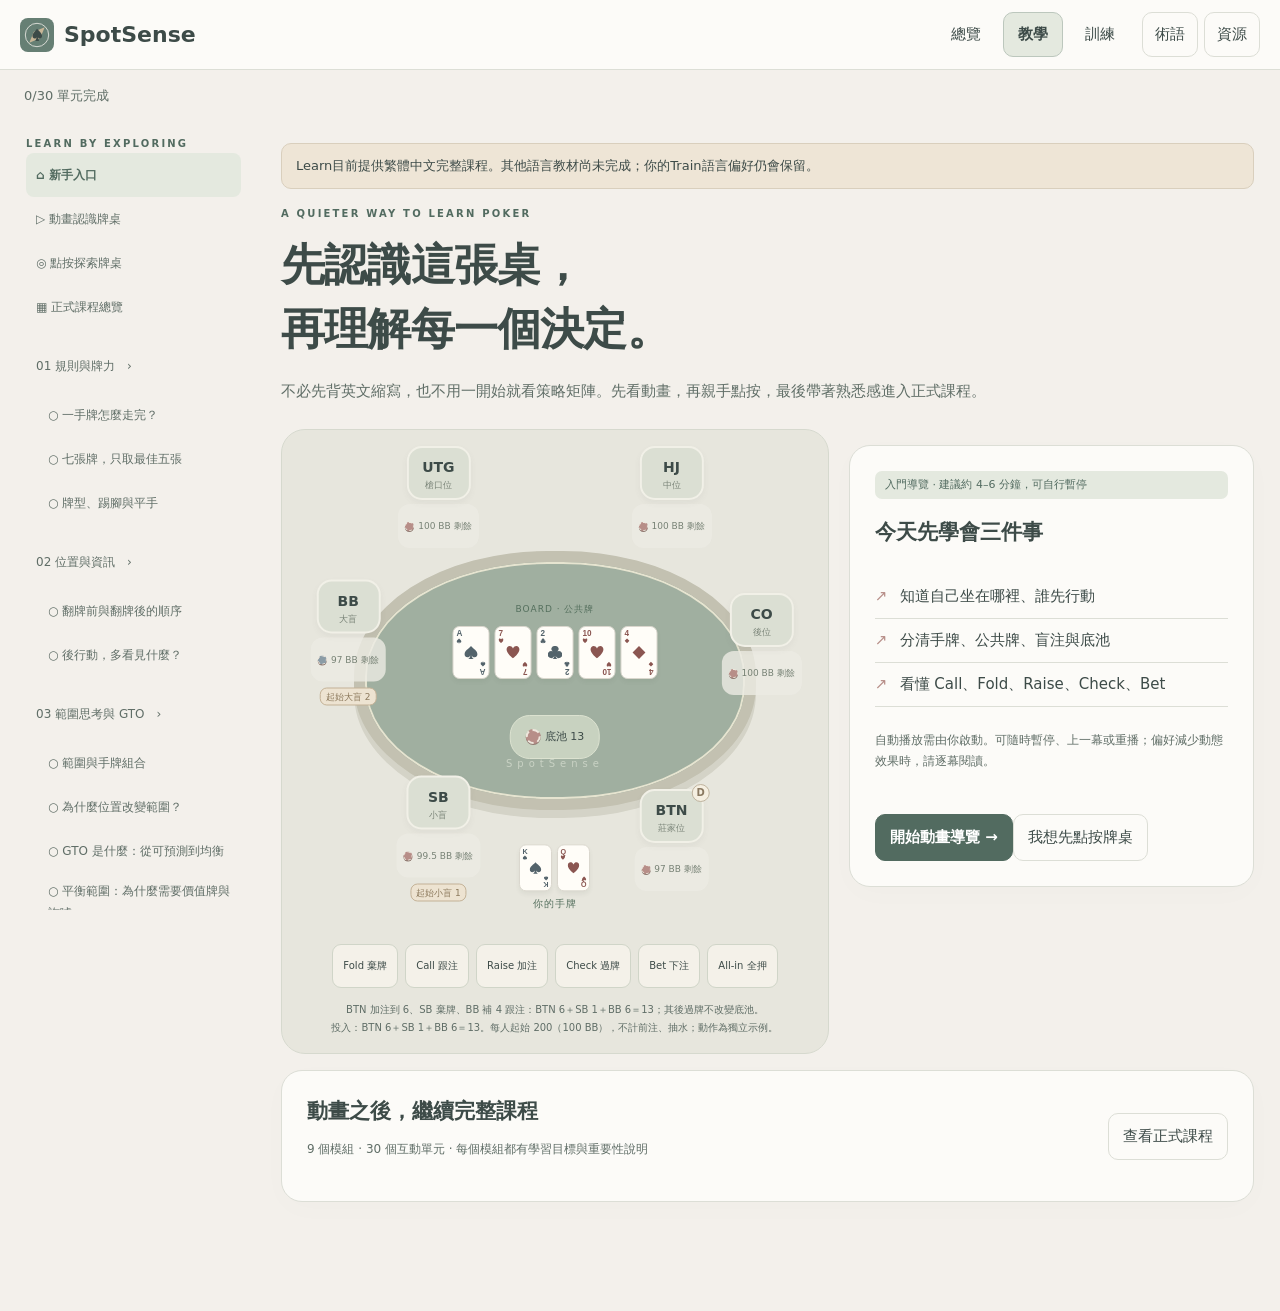
==== commit 110e770a: "Add files via upload" ====
--- a/learn.html
+++ b/learn.html
@@ -1 +1,88 @@
-<!doctype html><html lang="zh-TW"><head><meta charset="utf-8"><meta name="viewport" content="width=device-width,initial-scale=1,viewport-fit=cover"><meta name="theme-color" content="#f3f0eb"><meta name="color-scheme" content="light"><meta name="apple-mobile-web-app-status-bar-style" content="default"><link rel="icon" href="app-mark.svg"><link rel="manifest" href="manifest.json"><link rel="stylesheet" href="assets/app.css"><script src="assets/core.js"></script><script src="assets/store.js"></script><script src="assets/ui.js"></script><script src="assets/sources.js"></script><title>SpotSense｜七幕互動課程</title></head><body><header class="site-header" role="banner"><a class="site-brand" href="index.html"><img src="app-mark.svg" width="34" height="34" alt="">SpotSense</a><nav class="site-nav" aria-label="主要導覽"><a href="index.html">總覽</a><a href="learn.html" aria-current="page">學習</a><a href="training.html">練習</a><a href="workbench.html?view=lab">實驗室</a><a href="workbench.html?view=journal">複盤</a><button data-resource="resources">資源</button><button data-resource="settings">設定</button></nav><button class="secondary course-menu" data-resource="resources">更多</button></header><div class="course-shell"><aside class="course-nav" id="course-nav" aria-label="課程路徑"></aside><main class="course-main" id="course-main"><p class="muted">正在準備牌桌與本課資料…</p></main></div><nav class="mobile-nav" aria-label="網站導覽"><a href="index.html">總覽</a><a href="learn.html" aria-current="page">學習</a><a href="training.html">練習</a><button data-resource="resources">更多</button></nav><script src="assets/app.js"></script><script src="assets/labs.js"></script><script src="assets/reviews.js"></script><script src="assets/course.js"></script><script src="assets/register-sw.js"></script></body></html>+<!DOCTYPE html>
+
+<html lang="zh-Hant"><head><meta charset="utf-8"/><meta content="width=device-width,initial-scale=1" name="viewport"/><meta content="light" name="color-scheme"/><meta content="SpotSense互動教學與決策訓練，提供參考範圍、自訂情境與本機學習紀錄。" name="description"/><title>SpotSense｜互動教學</title><style>
+:root{--bg:#f3f0eb;--paper:#fcfbf8;--ink:#3d4b48;--muted:#828b84;--line:#dcded6;--sage:#8d9d90;--deep:#667f74;--light:#e4e9df;--rose:#b78e88;--sand:#c8b697;--blue:#8b9ca6;--lilac:#a69bab;--gold:#ad946f;--red:#af827d}*{box-sizing:border-box}body{margin:0;background:var(--bg);color:var(--ink);font:15px/1.75 system-ui,-apple-system,"Noto Sans TC",sans-serif}button,input,select{font:inherit}button{cursor:pointer;color:inherit}button:disabled{opacity:.45;cursor:default}button{touch-action:manipulation}header{height:74px;padding:0 4vw;display:flex;justify-content:space-between;align-items:center;background:#fcfbf8ee;border-bottom:1px solid var(--line);position:sticky;top:0;z-index:40;backdrop-filter:blur(12px)}.brand{border:0;background:none;font-size:22px;font-weight:800;letter-spacing:-.5px}.brand i{font-style:normal;background:var(--deep);color:#f3eee4;padding:3px 9px;border-radius:10px;margin-right:8px}.brand small{font-size:12px;color:var(--muted);font-weight:500;margin-left:9px}.shell{max-width:1400px;display:grid;grid-template-columns:225px minmax(0,1fr);gap:30px;margin:auto;padding:28px 26px}aside{position:sticky;top:100px;max-height:calc(100vh - 125px);overflow:auto;padding-right:10px;align-self:start}main{min-width:0;padding-bottom:65px}.kicker{font-size:10px;letter-spacing:2.2px;font-weight:800;color:var(--deep)}h1{font-size:clamp(27px,3.3vw,40px);line-height:1.35;letter-spacing:-.8px;margin:13px 0}h2{font-size:21px;line-height:1.5;margin:0 0 12px}h3{font-size:16px;margin:12px 0}p{margin:10px 0}.lead{color:var(--muted);max-width:750px;margin-bottom:24px}.small{font-size:12px;color:var(--muted)}.row{display:flex;align-items:center;gap:10px;flex-wrap:wrap}.between{justify-content:space-between}.card{background:var(--paper);border:1px solid var(--line);border-radius:21px;padding:25px;margin:16px 0;box-shadow:0 7px 30px #45564904}.primary{background:var(--deep);color:#fff;border:1px solid var(--deep);padding:11px 20px;border-radius:10px;font-weight:700}.ghost{background:transparent;border:1px solid var(--line);padding:9px 14px;border-radius:10px}.pill{display:inline-block;background:var(--light);color:var(--deep);font-size:11px;padding:4px 10px;border-radius:7px}.warm{background:#eee3dc!important}.feedback{background:var(--light);padding:17px;border-radius:12px;margin:17px 0}.note{font-size:12px;color:var(--muted);margin-top:22px;border-top:1px solid var(--line);padding-top:16px}.navhead{font-size:12px;color:var(--muted);margin:15px 0 5px}.navitem{display:block;width:100%;text-align:left;border:0;background:transparent;padding:8px 10px;border-radius:8px;color:var(--muted);font-size:12px}.navitem.active{color:var(--deep);background:var(--light);font-weight:750}.navitem:hover{background:#e9ece5}.progress{height:5px;border-radius:10px;background:#dfe2d9;overflow:hidden;margin:16px 0 25px}.progress div{height:100%;background:var(--sage);transition:width .3s}.phase{display:flex;gap:6px;flex-wrap:wrap;margin:18px 0}.phase span{padding:4px 10px;border:1px solid var(--line);border-radius:20px;font-size:11px;color:var(--muted)}.phase .on{background:var(--deep);border-color:var(--deep);color:#fff}.grid{display:grid;grid-template-columns:repeat(3,minmax(0,1fr));gap:13px}.module{display:flex;flex-direction:column;align-items:flex-start}.module h2{margin-top:12px}.module button{margin-top:auto}.moduleicon{font-size:27px;color:var(--deep)}.checklist{list-style:none;padding:0}.checklist li{padding:8px 0;border-bottom:1px solid var(--line)}.checklist li:before{content:'↗';color:var(--rose);margin-right:12px}.choices{display:grid;gap:10px;margin:18px 0}.choice{border:1px solid var(--line);background:#fffdfa;padding:14px 16px;border-radius:11px;text-align:left}.choice.selected{outline:2px solid var(--deep);outline-offset:-2px;background:var(--light)}.foot{display:flex;justify-content:space-between;align-items:center;gap:10px;margin-top:23px}.lab{display:grid;grid-template-columns:1fr 1fr;gap:20px}.felt{background:#95a599;color:#fdfcf8;border:1px solid #899b8e;border-radius:17px;padding:23px;min-height:200px;display:flex;align-items:center;justify-content:center;flex-direction:column}.felt .small{color:#f4f4ed}.big{font-size:34px;font-weight:800}.metric{background:#e8ece3;padding:16px;border-radius:12px;margin:15px 0}.metric strong{font-size:28px;color:var(--deep)}.stats{display:grid;grid-template-columns:repeat(3,1fr);gap:8px}.stat{text-align:center;background:#eceee7;border-radius:12px;padding:12px}.stat strong{display:block;font-size:24px}.insight{border-left:3px solid var(--sand);padding-left:16px;margin:20px 0}label{display:block;font-size:13px;margin-top:14px}input[type=range]{width:100%;accent-color:var(--deep);margin:13px 0 4px;cursor:pointer}.tabs{display:flex;gap:6px;flex-wrap:wrap;margin:15px 0}.tabs button{border:1px solid var(--line);background:#fcfbf8;border-radius:9px;padding:8px 12px}.tabs button.on{background:var(--deep);color:#fff;border-color:var(--deep)}.bar{height:19px;display:flex;overflow:hidden;border-radius:7px;margin:17px 0;background:#e2e5dc}.bar div{transition:width .15s}.hidden{display:none!important}details{margin:17px 0}summary{cursor:pointer}a{color:var(--deep)}.confidence{display:flex;gap:7px}.confidence button{background:#fcfbf8;border:1px solid var(--line);padding:7px 10px;border-radius:8px}.confidence .on{background:var(--light);border-color:var(--deep)}.timeline{display:flex;gap:6px;flex-wrap:wrap;margin:18px 0}.timeline button{padding:10px 12px;border:1px solid var(--line);border-radius:9px;background:#fcfbf8;flex:1}.timeline .on{background:var(--deep);color:white}.rg{display:grid;grid-template-columns:repeat(13,minmax(0,1fr));gap:3px;max-width:530px;margin:17px auto}.cell{aspect-ratio:1;min-width:0;border:0;border-radius:4px;background:#eaece5;color:#758177;padding:0;font-size:10px;display:flex;align-items:center;justify-content:center;flex-direction:column;line-height:1.1}.cell small{font-size:8px;opacity:.8}.cell.in{background:#b0c0ad;color:#3f5848}.cell.focus{outline:2px solid var(--rose);outline-offset:-2px}.ranklist{display:grid;gap:8px}.rankrow{display:flex;align-items:center;justify-content:space-between;gap:10px;border-bottom:1px solid var(--line);padding:10px 0}.cards{display:flex;gap:6px;justify-content:center;align-items:center;flex-wrap:wrap;margin:12px 0}.pc{position:relative;display:inline-flex;align-items:center;justify-content:center;background:#fffdf8;border:1px solid #dad7ce;border-radius:7px;width:44px;height:63px;color:#53636b;box-shadow:0 3px 4px #48544712;vertical-align:middle;flex-shrink:0}.pc.red{color:var(--red)}.pc .corner{position:absolute;left:4px;top:3px;display:flex;flex-direction:column;align-items:center;font-size:12px;font-weight:800;line-height:1}.pc .corner svg{width:9px;height:10px}.pc .center svg{width:24px;height:27px}.pc .bottom{position:absolute;right:4px;bottom:3px;transform:rotate(180deg);font-weight:800;font-size:11px;line-height:1}.pc.back{background:repeating-linear-gradient(45deg,#a0aea0,#a0aea0 3px,#b2bdac 3px,#b2bdac 6px);border:3px solid #f0efe7}.pc.mini{width:31px;height:44px;border-radius:5px;margin:0 2px}.pc.mini .corner{font-size:9px;left:3px;top:3px}.pc.mini .corner svg{width:6px;height:7px}.pc.mini .center svg{width:15px;height:18px}.pc.mini .bottom{font-size:8px;right:3px;bottom:3px}.inlinecards{display:inline-flex;align-items:center;gap:1px;vertical-align:middle;margin:3px 1px}.introgrid{display:grid;grid-template-columns:minmax(0,1.35fr) minmax(260px,.8fr);gap:20px;align-items:start}.introtext{min-height:335px;display:flex;flex-direction:column}.introtext .controls{margin-top:auto}.scene-count{font-size:12px;color:var(--muted)}.caption{font-size:17px;line-height:1.8;margin:16px 0}.boardwrap{background:#e7e6dd;border-radius:24px;border:1px solid #d6d9ce;padding:8px;position:relative;overflow:hidden}.table{position:relative;width:100%;height:455px;isolation:isolate}.ellipse{position:absolute;left:12%;top:23%;width:76%;height:54%;border-radius:48%;background:#a0afa0;border:11px solid #c3c1b1;box-shadow:inset 0 0 0 2px #e6e4d0,0 8px 0 #d4d3c7;z-index:-1}.ellipse:after{content:'SpotSense';position:absolute;bottom:11%;width:100%;text-align:center;color:#e4e9dc99;letter-spacing:5px;font-size:10px}.seatbox{position:absolute;transform:translate(-50%,-50%);text-align:center;min-width:70px;z-index:3}.seatbtn{border:2px solid #f1f0e7;background:#dbdfd3;border-radius:15px;padding:7px 13px;min-width:64px;box-shadow:0 3px 6px #5a645810;position:relative}.seatbtn strong{display:block;font-size:14px}.seatbtn small{font-size:9px;color:#7a8478;display:block;line-height:1.2}.stackbtn{display:block;margin:4px auto 0;border:0;background:#edece4cc;border-radius:12px;padding:1px 6px;font-size:9px;color:#768174}.seatbox.active .seatbtn{background:#758c7c;color:#fff;border-color:#eef0e3;box-shadow:0 0 0 5px #b7c7ad66}.seatbox.active .seatbtn small{color:#ecf0e5}.dealer{display:inline-flex;align-items:center;justify-content:center;width:18px;height:18px;border-radius:50%;background:#f5efe1;border:1px solid #bfb39e;color:#8a7961;font-weight:800;font-size:10px;position:absolute;right:-8px;top:-7px}.blindtag{font-size:9px;border:1px solid #c3b196;background:#ede3d1;color:#8c795c;border-radius:7px;padding:0px 5px;margin-top:3px;display:inline-block}.boardhot{position:absolute;top:40%;left:50%;transform:translate(-50%,-50%);border:0;background:transparent;border-radius:11px;padding:4px;min-width:220px}.boardhot .cards{margin:4px 0;gap:4px}.boardhot .pc{width:35px;height:49px}.boardhot .pc .center svg{width:18px;height:21px}.boardhot .pc .corner{font-size:10px}.boardhot .pc .bottom{font-size:9px}.hotlabel{font-size:9px;letter-spacing:1px;color:#546f5d}.pothot{position:absolute;top:61%;left:50%;transform:translate(-50%,-50%);border:1px solid #dce2d0;background:#d6dfcbbb;border-radius:20px;padding:5px 15px;font-size:12px}.chip{display:inline-block;width:15px;height:15px;border:2px dashed #eee6dc;border-radius:50%;background:var(--rose);vertical-align:middle;box-shadow:0 1px 0 #8e7970;margin-right:4px}.chip.blue{background:var(--blue)}.holehot{position:absolute;left:50%;top:88%;transform:translate(-50%,-50%);border:0;background:none;border-radius:12px;padding:0 8px}.holehot .cards{margin:0;gap:4px}.holehot .pc{width:31px;height:44px}.holehot .pc .center svg{width:15px;height:18px}.holehot .pc .corner{font-size:9px}.holehot .pc .bottom{font-size:8px}.hotactive{outline:3px solid #b78e88aa;outline-offset:4px}.scene-motion .hotactive{animation:breathe 1.5s ease-in-out infinite}.flyingchip{position:absolute;width:18px;height:18px;border:3px dashed #eee6dc;border-radius:50%;background:var(--rose);z-index:5;pointer-events:none;left:28%;top:80%;animation:paychip 1.3s ease-in-out infinite}.flyingchip.bb{left:10%;top:41%;background:var(--blue);animation:paybb 1.3s ease-in-out infinite}.payraise{left:72%;top:81%;animation:payraise 1.5s ease-in-out infinite}.scene-motion .boardhot .pc{animation:cardin .65s both}.scene-motion .boardhot .pc:nth-child(2){animation-delay:.1s}.scene-motion .boardhot .pc:nth-child(3){animation-delay:.2s}.scene-motion .boardhot .pc:nth-child(4){animation-delay:.3s}.scene-motion .boardhot .pc:nth-child(5){animation-delay:.4s}.actionstrip{display:flex;gap:6px;justify-content:center;flex-wrap:wrap;padding:12px 4px 5px}.actionchip{padding:6px 9px;background:#f4f1e9;border:1px solid #d0d5c8;border-radius:9px;font-size:10px}.actionchip.on{background:#7c9180;color:white;border-color:#7c9180}.explorepanel{min-height:250px}.glossary{display:grid;grid-template-columns:1fr 1fr;gap:10px}.term{background:#f7f6f0;border:1px solid var(--line);padding:14px;border-radius:12px}.term strong{font-size:13px}.term p{font-size:12px;color:var(--muted);margin:6px 0}.search{width:100%;border:1px solid var(--line);background:#fcfbf8;border-radius:10px;padding:12px;color:var(--ink);margin:10px 0 20px}.visuallyhidden{position:absolute;width:1px;height:1px;padding:0;overflow:hidden;clip:rect(0,0,0,0);white-space:nowrap}.statusdot{width:7px;height:7px;border-radius:50%;background:var(--sage);display:inline-block;margin-right:5px}.mobilemenu{display:none}button:focus-visible,input:focus-visible,summary:focus-visible{outline:3px solid var(--rose);outline-offset:4px}.reducedmotion *{animation:none!important;transition:none!important}@keyframes breathe{50%{outline-color:#b78e8833;outline-offset:8px}}@keyframes paychip{0%{left:28%;top:80%;opacity:0}25%{opacity:1}85%{left:48%;top:61%;opacity:1}100%{left:48%;top:61%;opacity:0}}@keyframes paybb{0%{left:10%;top:41%;opacity:0}25%{opacity:1}85%{left:50%;top:61%;opacity:1}100%{left:50%;top:61%;opacity:0}}@keyframes payraise{0%{left:72%;top:81%;opacity:0}25%{opacity:1}85%{left:50%;top:61%;opacity:1}100%{left:50%;top:61%;opacity:0}}@keyframes cardin{from{opacity:.2;transform:translateY(-9px) rotateY(60deg)}to{opacity:1;transform:none}}@media(max-width:1150px){.introgrid{grid-template-columns:1fr}.introtext{min-height:260px}.grid{grid-template-columns:1fr 1fr}.lab{grid-template-columns:1fr}.table{height:470px}.boardwrap{max-width:700px}}@media(max-width:850px){.shell{grid-template-columns:180px minmax(0,1fr);gap:20px;padding:23px 18px}.brand small{display:none}.glossary{grid-template-columns:1fr}.grid{grid-template-columns:1fr}}@media(max-width:680px){header{height:65px;padding:0 12px}.brand{font-size:20px}.shell{display:block;padding:20px 13px}aside{display:none;position:static;max-height:65vh;padding:10px;margin-bottom:20px}.showmenu aside{display:block}.mobilemenu{display:inline-block}.headerstatus{display:none}.card{padding:18px}.table{height:440px}.seatbtn{min-width:56px;padding:7px 8px}.seatbtn strong{font-size:12px}.seatbox{min-width:58px}.boardhot{min-width:190px}.boardhot .pc{width:29px;height:43px}.boardhot .pc .center svg{width:14px;height:17px}.boardhot .pc .corner{font-size:8px}.boardhot .pc .bottom{font-size:8px}.pothot{padding:4px 9px}.boardhot .cards{gap:3px}.stats{gap:5px}.stat{padding:10px 4px}.stat strong{font-size:21px}.foot{align-items:stretch}.foot .small{max-width:35%}.cell{font-size:9px}.cell small{font-size:7px}.rankrow{align-items:flex-start;flex-direction:column}.rankrow .cards{margin:3px 0}.introtext{min-height:300px}.playingprogress{width:100%}}@media(prefers-reduced-motion:reduce){*{animation:none!important;transition:none!important;scroll-behavior:auto!important}}
+.scene-motion.paused *{animation:none!important}.scene-motion .holehot.folded .pc{animation:foldcards 1.7s ease-in-out infinite}.scene-motion .actionchip.on{animation:actionpulse 1.7s ease-in-out infinite}@keyframes foldcards{0%,15%{opacity:1;transform:none}75%,100%{opacity:.15;transform:translateY(-35px) scale(.85)}}@keyframes actionpulse{50%{box-shadow:0 0 0 5px #b7c7ad55}}
+ 
+:root{--card-width:46px}html{overflow-x:clip}body{min-width:320px}header,.shell,main,.card,.lab,.introgrid,.grid,.introtext{min-width:0}button{max-width:100%;overflow-wrap:anywhere}p,h1,h2,h3,.small,.caption{overflow-wrap:anywhere}svg{display:block}.pc{width:var(--card-width);height:auto;aspect-ratio:60/86;overflow:hidden;isolation:isolate;flex:0 0 var(--card-width);line-height:0;box-sizing:border-box}.pc .card-art{display:block;width:100%;height:100%;position:static;overflow:hidden}.pc.back{width:var(--card-width);height:auto;aspect-ratio:60/86}.pc.mini{--card-width:31px;width:var(--card-width);height:auto;flex-basis:var(--card-width)}.cards{gap:7px;max-width:100%;min-width:0}.inlinecards{max-width:100%;flex-wrap:wrap;vertical-align:middle;line-height:normal}.inlinecards .pc{margin:1px}.choice .inlinecards,h2 .inlinecards{vertical-align:middle}.felt{min-width:0;gap:5px;padding:24px 18px}.felt .row{justify-content:center;gap:18px}.felt .cards{margin:9px 0}.rankrow .cards{flex-shrink:0}.boardwrap{width:100%;max-width:none;container-type:inline-size}.table{height:490px;width:100%;overflow:visible}.seatbox{min-width:70px;max-width:110px}.seatbtn{white-space:nowrap}.stackbtn{white-space:nowrap;word-break:normal;overflow-wrap:normal;max-width:none;padding:2px 7px}.boardhot{top:41%;width:max-content;min-width:0;max-width:65%;padding:4px}.boardhot .cards{gap:5px;flex-wrap:nowrap;margin:5px 0}.boardhot .cards .pc{--card-width:37px;width:var(--card-width);height:auto;flex-basis:var(--card-width);min-width:0}.pothot{top:61%;max-width:55%;white-space:nowrap;font-size:11px}.holehot{top:90%;padding:0 6px;min-width:90px;max-width:120px}.holehot .cards{flex-wrap:nowrap;gap:5px;margin:0 0 4px}.holehot .cards .pc{--card-width:33px;width:var(--card-width);height:auto;flex-basis:var(--card-width);opacity:1!important;transform:none!important;animation:none!important}.holehot .hotlabel{display:block;white-space:nowrap;font-size:10px}.ellipse{top:23%;height:53%}.actionstrip{padding-top:16px;padding-bottom:8px;gap:7px}.actionchip{min-height:38px;flex:0 1 auto;padding:7px 10px}.introtext{min-height:360px}.introtext .controls{padding-top:15px}.introgrid{grid-template-columns:minmax(0,1.15fr) minmax(290px,.85fr)}.foot{flex-wrap:wrap}.foot>.primary{margin-left:auto}.confidence{flex-wrap:wrap}.confidence button{min-height:40px}.tabs button{min-height:42px}.timeline button{min-width:44px}.glossary{grid-template-columns:repeat(2,minmax(0,1fr))}.search{max-width:100%}input[type=range]{min-height:28px}.module .ghost{margin-top:14px}.table .flyingchip{pointer-events:none}.headerstatus{white-space:nowrap}
+@container(max-width:420px){.boardhot .cards .pc{--card-width:29px}.boardhot .cards{gap:3px}.boardhot .hotlabel{font-size:9px}.seatbox{min-width:58px;max-width:90px}.seatbtn{min-width:56px;padding:7px 9px}.stackbtn{font-size:8px;padding:2px 4px}.blindtag{font-size:9px}.pothot{font-size:10px;padding:4px 8px}}
+@container(max-width:335px){.boardhot .cards .pc{--card-width:26px}.boardhot .cards{gap:3px}.seatbtn{min-width:51px;padding:7px 7px}.stackbtn{font-size:7px}.seatbox{min-width:51px}.pothot{font-size:9px}.hotlabel{letter-spacing:0}}
+@media(min-width:1440px){.shell{max-width:1480px;grid-template-columns:230px minmax(0,1fr);gap:38px}.table{height:530px}.boardhot .cards .pc{--card-width:40px}.introtext{min-height:430px}}
+@media(max-width:1190px){.introgrid{grid-template-columns:minmax(0,1fr)}.introtext{min-height:0}.table{height:480px}.introtext .controls{margin-top:12px}.grid{grid-template-columns:repeat(2,minmax(0,1fr))}}
+@media(min-width:681px) and (max-width:900px){.shell{grid-template-columns:165px minmax(0,1fr);gap:18px;padding-left:16px;padding-right:16px}.brand{font-size:20px}.grid{grid-template-columns:minmax(0,1fr)}.glossary{grid-template-columns:minmax(0,1fr)}.lab{grid-template-columns:minmax(0,1fr)}}
+@media(max-width:680px){header{gap:6px;height:64px}.shell{padding:18px 12px}.brand{font-size:19px;padding-left:0;padding-right:0}.brand i{margin-right:6px}.card{padding:18px 15px}.grid,.lab,.glossary{grid-template-columns:minmax(0,1fr)}.introgrid{gap:10px}.boardwrap{padding:5px;border-radius:19px}.table{height:458px}.introtext{min-height:0}.caption{font-size:16px}.seatbox{min-width:55px;max-width:90px}.seatbtn{min-width:54px;padding:7px 8px}.seatbtn strong{font-size:12px}.seatbtn small{font-size:9px}.stackbtn{font-size:8px;white-space:nowrap;line-height:1.5}.boardhot{max-width:62%;top:41%}.boardhot .cards .pc{--card-width:29px}.boardhot .cards{gap:3px}.holehot{top:90%;min-width:80px}.holehot .cards .pc{--card-width:31px}.pothot{max-width:58%;top:61%;font-size:10px}.actionstrip{display:grid;grid-template-columns:repeat(3,minmax(0,1fr));gap:7px;padding:12px 5px 7px}.actionchip{padding:8px 4px;min-height:40px;font-size:10px}.pc{--card-width:41px}.pc.mini{--card-width:29px}.felt{padding:23px 12px}.felt .cards{gap:6px}.foot{gap:10px}.foot>.small{max-width:none;flex-basis:100%;order:-1}.foot>.primary{max-width:100%;white-space:normal;line-height:1.5}.phase{gap:5px}.phase span{font-size:10px;padding:5px 8px}.stats{grid-template-columns:repeat(3,minmax(0,1fr))}.stat{padding:12px 5px}.stat strong{font-size:23px}.introtext .controls>.row{display:grid;grid-template-columns:repeat(3,minmax(0,1fr));gap:6px}.introtext .controls>.row button{padding:10px 5px;font-size:12px;min-height:44px}.introtext .controls>.row:last-child{grid-template-columns:1fr 2fr}.timeline{gap:5px}.timeline button{padding:8px 5px;font-size:12px;min-width:40px}.rg{gap:2px}.cell{font-size:clamp(8px,2.4vw,11px)}.cell small{font-size:8px}.choices{gap:11px}.choice{padding:14px 12px}.rankrow .cards{gap:5px}.pill{line-height:1.7}.primary,.ghost{min-height:42px}}
+@media(max-width:360px){.shell{padding-left:9px;padding-right:9px}.table{height:450px}.pc{--card-width:37px}.pc.mini{--card-width:26px}.boardhot .cards .pc{--card-width:26px}.seatbtn{min-width:50px;padding-left:6px;padding-right:6px}.seatbox{min-width:50px}.stackbtn{font-size:7px}.holehot .cards .pc{--card-width:29px}.caption{font-size:15px}.primary,.ghost{font-size:12px}.stat strong{font-size:21px}.card{padding-left:12px;padding-right:12px}}
+@media(prefers-reduced-motion:reduce){.scene-motion *{animation:none!important;transition:none!important}}
+@container(max-width:335px){.table{height:480px}.table .seatbox:has(.seatbtn[data-hot="SB"]),.table .seatbox:has(.seatbtn[data-hot="BTN"]){top:76%!important}.table .holehot{top:94%}}.comboGrid{display:grid;grid-template-columns:repeat(auto-fit,minmax(85px,1fr));gap:8px}.comboGrid .cards{background:#eceee7;border-radius:9px;padding:8px 3px}.pothot,.stackbtn{font-variant-numeric:tabular-nums}.stats{min-width:0}.stat{min-width:0}.stat .small{overflow-wrap:anywhere}@media(max-width:680px){.stat .small{font-size:10px}.stat strong{font-size:22px}.blindtag{font-size:8px}.comboGrid{grid-template-columns:repeat(3,minmax(0,1fr))}}</style><link href="assets/app.887cf16b4030.css" rel="stylesheet"/><link href="assets/learn-ui.84384921d95f.css" rel="stylesheet"/><link href="manifest.json" rel="manifest"/><script src="assets/storage.0049f1f8cc7c.js"></script><meta content="#f3f0eb" name="theme-color"/><meta content="default" name="apple-mobile-web-app-status-bar-style"/></head><body><header class="site-header" role="banner"><a aria-label="SpotSense首頁" class="site-brand" href="index.html"><img alt="" src="app-mark.svg"/>SpotSense</a><nav aria-label="主要導覽" class="site-nav"><a href="index.html">總覽</a><a aria-current="page" href="learn.html">教學</a><a href="training.html">訓練</a></nav><div class="site-tools"><button data-common="glossary">術語</button><button data-common="resources">資源</button></div></header><section class="learn-toolbar"><button hidden="" id="logo">返回教學入口</button><button class="ghost mobilemenu" id="menu">課程選單</button><span id="status"></span></section><div class="shell"><aside aria-label="課程導覽" id="nav"></aside><main id="main"></main></div><script>const M=[{"title": "規則與牌力", "goal": "看懂一手牌的流程，能用最佳五張判斷勝負。", "why": "如果把行動順序或牌力判錯，後面的策略即使背熟也用不上。", "skills": ["四個下注階段", "最佳五張與牌型", "踢腳牌與平手"], "icon": "♧"}, {"title": "位置與資訊", "goal": "分清六人桌位置，以及翻牌前後的行動順序。", "why": "後行動能先觀察對手；同一手牌，因位置不同可能需要不同計畫。", "skills": ["UTG 到 BB", "翻牌前／後順序", "資訊與控制選項"], "icon": "◎"}, {"title": "範圍思考與 GTO", "goal": "先理解範圍，再透過互動掌握 GTO、均衡、混合策略、比例與針對性調整。", "why": "範圍是策略的單位；理解 GTO 的模型與限制，才不會把圖表百分比當成任何牌局都通用的答案。", "skills": ["範圍、位置與組合數", "GTO 與納許均衡", "平衡、混合頻率與 EV", "三種比例與 MDF 限制", "阻擋牌、Solver 條件與針對性調整"], "icon": "▦"}, {"title": "勝率與賠率", "goal": "分清贏的機率、跟注的價格，以及未來看牌的成本。", "why": "不是牌強就要跟、不到五成就要棄；需要把機會與價格放在一起比較。", "skills": ["底池賠率", "Outs 與抽牌", "勝率實現"], "icon": "◔"}, {"title": "下注的目的", "goal": "先說出動作的目的，再選擇金額。", "why": "下注不是為了顯得強勢；過牌、下注與加注都會創造不同的風險與收益。", "skills": ["Check 與 Bet", "完整加注規則", "BB 與底池百分比"], "icon": "↗"}, {"title": "翻牌前策略", "goal": "辨認未開池與已加注的情境，理解有效籌碼。", "why": "翻牌前的範圍與尺寸會決定後續底池大小、位置與決策空間。", "skills": ["首次開池條件", "3-bet 的意思", "有效籌碼與 SPR"], "icon": "◇"}, {"title": "翻牌策略", "goal": "把自己的牌放進牌面與雙方範圍中看。", "why": "翻牌前的強牌不保證現在領先；公共牌會重新排列成牌與聽牌的可能性。", "skills": ["乾燥與連結牌面", "持續下注", "下注與過牌的理由"], "icon": "▱"}, {"title": "轉牌策略", "goal": "新的一張牌出現後，重新評估範圍與後續計畫。", "why": "沿用上一街的答案很容易忽略已完成的聽牌、新風險與剩餘籌碼。", "skills": ["範圍更新", "第二槍", "看一張或兩張的成本"], "icon": "↻"}, {"title": "河牌策略", "goal": "用明確模型比較跟注、詐唬與價值下注的期望值。", "why": "沒有下一張牌可以改善，最後的決策更需要分清範圍、價格與對手反應。", "skills": ["跟注 EV", "純詐唬門檻", "價值下注 vs. 過牌"], "icon": "✧"}];const L=[{"m": 0, "title": "一手牌怎麼走完？", "kind": "streets", "pred": "公共牌還沒發完，可以贏得底池嗎？", "po": ["可以，對手全部棄牌時", "不行，必須攤牌"], "pa": 0, "q": "翻牌圈結束後，下一個階段是？", "opts": ["立刻攤牌", "發轉牌，再進行下注", "重新發手牌"], "ans": 1, "principle": "先知道目前是哪一街，再判斷有哪些資訊。", "explain": "翻牌前 → 翻牌（三張公共牌）→ 轉牌（第四張）→ 河牌（第五張）。若其他人全棄牌，最後未棄牌者可以提早贏得底池。", "bound": ""}, {"m": 0, "title": "七張牌，只取最佳五張", "kind": "showdown", "pred": "兩張手牌一定都要使用嗎？", "po": ["一定", "不一定，可以用零、一或兩張"], "pa": 1, "q": "公共牌已是 A♠ K♠ Q♠ J♠ T♠。你拿 2♥ 2♦，對手拿 A♥ A♦，誰贏？", "opts": ["對手", "你", "平手"], "ans": 2, "principle": "比較最佳五張，不只比較兩張手牌。", "explain": "雙方可用公共牌組成相同的皇家同花順，因此平手分池。一般德州撲克不像奧馬哈，不要求使用恰好兩張手牌。", "bound": ""}, {"m": 0, "title": "牌型、踢腳與平手", "kind": "ranking", "pred": "兩人都是一對，是否一定平手？", "po": ["是", "不是，還要比點數與踢腳"], "pa": 1, "q": "A A K Q 9 與 A A K J T 都是一對 A，誰贏？", "opts": ["A A K Q 9", "A A K J T", "平手"], "ans": 0, "principle": "同牌型，依序比較構成最佳五張的點數。", "explain": "對子相同，先比最高踢腳 K，再比 Q 與 J，所以第一手獲勝。花色不決定一般攤牌勝負。", "bound": ""}, {"m": 1, "title": "翻牌前與翻牌後的順序", "kind": "position", "pred": "SB 在每一街都先行動嗎？", "po": ["是", "不是，翻牌前不是"], "pa": 1, "q": "標準六人桌、無人棄牌時，翻牌前誰先行動？", "opts": ["SB", "UTG", "BTN"], "ans": 1, "principle": "先問哪一街，再看行動順序。", "explain": "翻牌前 UTG 最先；翻牌後從 BTN 左邊仍在局的人開始，全員在局時 SB 最先、BTN 最後。單挑時 BTN 兼 SB，翻牌前先、翻牌後最後。", "bound": ""}, {"m": 1, "title": "後行動，多看見什麼？", "kind": "information", "pred": "對手過牌，能確定他很弱嗎？", "po": ["可以", "不行，強牌也可能過牌"], "pa": 1, "q": "單挑翻牌後你在 BTN，對手過牌，代表？", "opts": ["他一定沒牌", "你多知道一個行動，但不知道確切手牌", "你一定得下注"], "ans": 1, "principle": "資訊是一個線索，不是確定答案。", "explain": "有位置者在對手過牌後也過牌，可以結束這一街；也可下注，讓對手重新決策。位置帶來更多資訊與控制選項。", "bound": ""}, {"m": 2, "title": "範圍與手牌組合", "kind": "range", "pred": "AA、AKs、AKo 各一格，代表組合數一樣嗎？", "po": ["一樣", "不一樣"], "pa": 1, "q": "AKs 與 AKo 的 s／o 代表？", "opts": ["同花／不同花", "強／弱", "小盲／大盲"], "ans": 0, "principle": "一格不是一組；範圍也不是確切手牌。", "explain": "未知牌完整時，AA 有 6 組、AKs 有 4 組、AKo 有 12 組；已知牌會減少組合。範圍也可對各組合配置不同頻率。", "bound": "手工矩陣只示範範圍形狀，不是 GTO 或推薦開池表。"}, {"m": 2, "title": "為什麼位置改變範圍？", "kind": "range", "pred": "所有位置使用同一開池圖好嗎？", "po": ["好，簡單就正確", "不好，待行動人數與後續位置不同"], "pa": 1, "q": "前面全棄牌，BTN 為何可能比 UTG 開更多牌？", "opts": ["待行動對手較少，翻牌後常有位置", "手牌自動變大", "每手都該加注"], "ans": 0, "principle": "位置改變的是情境價值，不是牌面點數。", "explain": "BTN 後只剩盲位，且翻牌後有位置；UTG 後面仍有更多人。尺寸、抽水、籌碼與對手都會改變具體範圍。", "bound": "僅示範 UTG／CO／BTN；SB、BB 的結構不同，不能線性外推。"}, {"m": 2, "title": "GTO 是什麼：從可預測到均衡", "kind": "gto_equilibrium", "pred": "只要採用 GTO，每一手都會贏嗎？", "po": ["會，最佳策略就必勝", "不會，策略期望與單次結果不同"], "pa": 1, "q": "關於 GTO，哪個描述最正確？", "opts": ["每手都選最兇的動作", "在指定模型的均衡中，沒有人能單方面改策略提高自己的期望收益", "專門抓弱玩家的策略"], "ans": 1, "principle": "GTO 是整套策略的均衡，不是每手必勝的答案。", "explain": "GTO＝Game Theory Optimal，常指符合納許均衡概念的策略。以雙人零和模型說明時，均衡策略不讓對手靠針對偏差提高其均衡收益，但不保證你每手獲勝，也不一定最大化對每位弱玩家的收益。多人、抽水及 ICM 的結構必須另外分析。", "bound": "剪刀石頭布只示範均衡概念，不等於完整 Poker 求解。零和、不被剝削的結論不可直接擴張到多人或不同效用模型。"}, {"m": 2, "title": "平衡範圍：為什麼需要價值牌與詐唬", "kind": "gto_balance", "pred": "平衡是不是任何時候都該一半價值、一半詐唬？", "po": ["是，50/50 最平衡", "不是，比例與尺寸及模型有關"], "pa": 1, "q": "簡化河牌模型：下注半池時，讓抓詐唬牌跟注打平的下注範圍詐唬占比？", "opts": ["25%", "33.3%", "50%"], "ans": 0, "principle": "平衡不是五五開；它讓特定對手決策無差異。", "explain": "在此單挑河牌極化模型，價值牌一定贏過抓詐唬牌、詐唬一定輸：下注範圍詐唬占比＝B/(P+2B)。半池下注時為 25%，價值:詐唬＝3:1。這是「已下注範圍中的占比」，不是所有空氣牌都要以 25% 頻率下注。", "bound": "河牌單挑、無加注、不計抽水、價值牌必贏與詐唬必輸。此比例不直接適用翻牌、轉牌或任意實戰範圍。"}, {"m": 2, "title": "混合策略：70/30 不是看心情", "kind": "gto_mixing", "pred": "畫面說加注 30%、跟注 70%，表示加注比較差嗎？", "po": ["是，較少就較差", "不一定，均衡內混合動作理論 EV 相同"], "pa": 1, "q": "精確均衡中，同一手牌真正混合兩個動作時，兩者 EV 應如何？", "opts": ["相同；數值求解可能有誤差", "高頻動作必定更高", "一定相差很大"], "ans": 0, "principle": "混合頻率是策略結構，不是正確率或勝率。", "explain": "精確均衡裡，對同一資訊集合真正採用的混合動作具有相同 EV，否則不會同時採用。實際 Solver 是近似解，可能有收斂、顯示精度與簡化誤差。對手偏離後，原本相同的動作可能變得不同。", "bound": "70/30 是人為練習比例，沒有對應實戰手牌或求解答案。隨機抽樣的小樣本不保證剛好達成比例；每次決策獨立，不補做動作湊次數。"}, {"m": 2, "title": "三種比例：勝率、詐唬占比與防守頻率", "kind": "gto_mdf", "pred": "半池下注的 25% 和約 66.7%，是互相矛盾嗎？", "po": ["是", "不是，分母與要解決的問題不同"], "pa": 1, "q": "MDF 約 66.7%，代表你每一手都要有 66.7% 勝率才跟嗎？", "opts": ["是", "不是，它是簡化模型下整體防守頻率的參考", "代表所有牌都要跟"], "ans": 1, "principle": "先問比例的分母是什麼，不要只背數字。", "explain": "跟注門檻 B/(P+2B) 是單手所需權益；極化下注範圍的詐唬占比在此模型數值相同但意義不同；MDF＝P/(P+B) 是防止零權益詐唬自動獲利的範圍防守頻率參考。它不指定哪些牌跟或加注，也不是所有街都應機械達成的 GTO 指令。", "bound": "MDF 模型假設對方零權益詐唬過牌價值為 0；被跟必輸，無後續成本。實戰、前兩街、價值偏重對手與 ICM 等可能不適用。"}, {"m": 2, "title": "阻擋牌：手牌如何改變對方組合", "kind": "gto_blockers", "pred": "你拿到一張 A，對手還有原本六組 AA 嗎？", "po": ["有，圖表不會變", "沒有，已知牌會排除組合"], "pa": 1, "q": "只知道你持 A♠ K♣，尚未指定其他已知牌，對手 AA 與所有 AK 剩幾組？", "opts": ["AA 6、AK 16", "AA 3、AK 9", "AA 4、AK 12"], "ans": 1, "principle": "阻擋牌是組合資訊，不是自動詐唬許可證。", "explain": "四張 A 選兩張是六組 AA；你拿走一張 A 後剩三張，AA 變三組。你同時拿走一張 A 與一張 K，AK 變 3×3＝9 組。是否適合詐唬還要看你阻擋的是對手跟注還是棄牌，以及完整範圍。", "bound": "僅枚舉牌張阻擋，未指定公共牌與行動範圍，不以組合數直接推論對手手牌機率或最優動作。"}, {"m": 2, "title": "Solver 在解什麼：答案有適用條件", "kind": "gto_model", "pred": "同一手牌，可把任何 GTO 圖套到所有牌局嗎？", "po": ["可以，GTO 是通用答案", "不可以，模型條件不同"], "pa": 1, "q": "圖表說明為六人 100 BB、前面全棄牌，但你面對 UTG 加注且只有 30 BB，應？", "opts": ["照同一格執行", "先找符合條件的情境，不能直接套用", "只看自己位置就夠"], "ans": 1, "principle": "先讀模型標籤，再看牌格顏色。", "explain": "求解器解的是指定遊戲與下注樹的近似均衡。人數、位置、有效籌碼、前面動作、抽水、前注、尺寸選項與 ICM 都可能改變解。圖表不是完整遊戲，求解收斂與資料版本也要檢查。", "bound": "本頁僅做條件對照，未串接 Solver，不會在你切換設定後捏造新策略頻率。"}, {"m": 2, "title": "GTO 與針對性調整：基準不是枷鎖", "kind": "gto_exploit", "pred": "對手確實棄牌太多時，只能永遠維持原頻率嗎？", "po": ["是，不然不叫正確策略", "不一定，可依可靠觀察針對性調整"], "pa": 1, "q": "對手很少在河牌詐唬，最合理的態度是？", "opts": ["為達 MDF 強迫跟足", "依證據調整，不機械湊 MDF，並留意樣本與對手反制", "每次看他表情決定"], "ans": 1, "principle": "先有基準，再用證據調整，並承擔判斷風險。", "explain": "Exploitative play 是針對對手偏差提高收益的調整。過度棄牌可能讓更多純詐唬有利；過度跟注時可能偏向價值下注。但觀察可能有偏差，對手會改變，調整也可能暴露自己的漏洞，不保證必賺。", "bound": "此互動僅比較固定純詐唬模型的收益；對手棄牌率為假設，不是從少量牌局自動估算。"}, {"m": 2, "title": "把 GTO 帶回範圍：讀表與學習清單", "kind": "gto_checklist", "pred": "剛學 GTO，最重要是背精確百分比嗎？", "po": ["是，其他不重要", "先看條件、範圍與原因，再學頻率及 EV"], "pa": 1, "q": "下列哪個是負責任的 GTO 學習方式？", "opts": ["把最高頻動作之外全部判錯", "確認條件與資料來源，理解範圍互動，容許合理混合並檢查 EV", "拿一張開池圖套每個位置"], "ans": 1, "principle": "GTO 用來建立可檢查的思考，不是取代思考。", "explain": "讀表順序：確認情境 → 看整體範圍 → 找動作目的 → 理解組合／阻擋 → 看頻率與 EV → 確認限制 → 用新情境驗證。GTO 不等於高頻動作唯一正確、一定要隨機、所有底池必須防守固定比例，或對任何弱玩家都最賺。", "bound": "本模組建立 GTO 概念與模型邊界，不宣稱教完全部求解理論、多人均衡、賽事 ICM 或專業 Solver 操作。"}, {"m": 3, "title": "勝率與跟注價格", "kind": "pot", "pred": "不到五成勝率就不值得跟嗎？", "po": ["對", "不對，要看價格"], "pa": 1, "q": "原底池 100，對手下注 50，你需跟 50，打平勝率？", "opts": ["50%", "33.3%", "25%"], "ans": 2, "principle": "勝率是機會，賠率是價格。", "explain": "跟注後總底池 200，付出 50，所以門檻是 25%。跟注前底池 150 對跟注 50，賠率是 3:1。", "bound": "精確 EV 示範限定單挑河牌、無後續下注、不計抽水。"}, {"m": 3, "title": "Outs：還有哪些牌能幫你？", "kind": "outs", "pred": "抽中想要的花色，一定贏嗎？", "po": ["是", "不一定"], "pa": 1, "q": "轉牌後有 9 個乾淨 outs，依未知牌均勻模型，河牌命中率？", "opts": ["9/46 約 19.6%", "9/52 約 17.3%", "固定 36%"], "ans": 0, "principle": "先分清乾淨 outs 與只是看起來改善的牌。", "explain": "轉牌時看見自己兩張與四張公共牌，剩 46 張未知牌。9/46 約 19.6%。中了仍可能輸的牌不能直接當乾淨 outs。", "bound": "對手範圍的條件資訊可能改變精確機率。"}, {"m": 3, "title": "未來下注也有成本", "kind": "future", "pred": "看兩張的機會，可以直接當成看一張的價格嗎？", "po": ["可以", "不行，後面可能還需付錢"], "pa": 1, "q": "翻牌只跟一注且尚未全押，可直接用到河牌機率當只付一次的價格嗎？", "opts": ["永遠可以", "不可以，轉牌可能再面對下注", "9 outs 就可以"], "ans": 1, "principle": "不要把兩張牌的機會，當作只買一張的價格。", "explain": "全押或確定能免費看完時，才可直接用兩張機率比較。否則還需考慮未來下注、隱含賠率、反向隱含賠率與勝率實現。", "bound": ""}, {"m": 4, "title": "過牌不是放棄", "kind": "action", "pred": "過牌代表沒有贏牌的方式了嗎？", "po": ["是", "不是"], "pa": 1, "q": "單挑河牌，你有位置，對手已過牌，你也過牌會？", "opts": ["直接棄牌", "結束下注並攤牌", "一定輸"], "ans": 1, "principle": "過牌與下注都有機會成本。", "explain": "過牌可保留攤牌價值，也避免被過牌加注；但可能錯過較差牌願意跟注的價值。其他街還可能讓對手免費改善。", "bound": ""}, {"m": 4, "title": "下注、跟注與加注", "kind": "raise", "pred": "對手已下注，你再提高金額叫？", "po": ["Bet 下注", "Raise 加注"], "pa": 1, "q": "A 下注 20，B 加注到 60，一般完整再加注至少到？", "opts": ["80", "100", "120"], "ans": 1, "principle": "加注到的總額，不等於再增加多少。", "explain": "上次完整加注增量是 60−20＝40；下一次完整加注至少到 100。不足額全押與重開加注權是另外的規則。", "bound": "僅示範一般完整加注；不足額全押及場館例外另論。"}, {"m": 4, "title": "尺寸：BB 與底池比例", "kind": "size", "pred": "3 BB 與三倍底池是同一單位嗎？", "po": ["是", "不是"], "pa": 1, "q": "盲注 1/2，首次加注到 6，等於？", "opts": ["3 BB", "6 BB", "三倍底池"], "ans": 0, "principle": "先說清楚單位，再討論大小。", "explain": "大盲為 2，總額 6 就是 3 BB。翻牌後常用下注前底池的百分比描述下注；加注還需分清加注到、增加額與倍數。", "bound": ""}, {"m": 5, "title": "首次開池，先看條件", "kind": "range", "pred": "開池圖適用任何前面動作嗎？", "po": ["是", "否，前提不同"], "pa": 1, "q": "CO 前已有 UTG 加注，可直接套前面全棄牌的 CO 開池圖嗎？", "opts": ["可以", "不行，面對加注是另一種情境", "同花就可以"], "ans": 1, "principle": "先讀情境，再讀手牌。", "explain": "未開池與面對加注是不同問題。需要重看對方範圍、尺寸、位置、有效籌碼與後面尚未行動的玩家。", "bound": "示意範圍不提供實戰答案。"}, {"m": 5, "title": "3-bet、有效籌碼與 SPR", "kind": "spr", "pred": "3-bet 就是固定加到三倍嗎？", "po": ["是", "不是，這是下注序列的名稱"], "pa": 1, "q": "你有 100 BB，單挑對手有 40 BB，最多互相爭奪的有效籌碼？", "opts": ["140 BB", "100 BB", "40 BB"], "ans": 2, "principle": "較短的一方限制單挑可爭奪的籌碼。", "explain": "大盲算第一注、首次加注為 2-bet、再加注為 3-bet。SPR 是此時有效剩餘籌碼除以底池，不等於手牌必須打光的指令。", "bound": ""}, {"m": 6, "title": "翻牌：辨識牌面", "kind": "texture", "pred": "只看自己的兩張牌就足夠決定下注嗎？", "po": ["足夠", "還需看公共牌與範圍"], "pa": 1, "q": "一對在 J♥ T♥ 9♣ 與 A♠ 7♦ 2♣ 上可照搬策略嗎？", "opts": ["可以", "不行，結構與雙方範圍不同", "濕潤牌面必須全押"], "ans": 1, "principle": "手牌強度是相對的，不是固定標籤。", "explain": "連結性、同花可能與牌面點數都會影響雙方範圍。乾燥、濕潤只是起點，不能單靠名稱決定策略。", "bound": ""}, {"m": 6, "title": "持續下注不是自動按鈕", "kind": "action", "pred": "翻牌前加注後，翻牌一定要下注嗎？", "po": ["一定", "不一定"], "pa": 1, "q": "你翻牌前加注、翻牌沒中，最合理原則？", "opts": ["每次下注", "每次過牌", "依範圍、牌面、位置與對手決定"], "ans": 2, "principle": "每一次下注，都要說明對誰、想達成什麼。", "explain": "持續下注是前街進攻者在下一街下注，不是義務。下注可能取價值、詐唬或拒絕勝率；過牌可能保留攤牌價值並保護過牌範圍。", "bound": ""}, {"m": 7, "title": "轉牌：更新可能性", "kind": "turn", "pred": "看起來危險的轉牌一定只對你不利嗎？", "po": ["一定", "不一定，看它連結誰的範圍"], "pa": 1, "q": "翻牌兩張紅心、轉牌第三張紅心，代表？", "opts": ["對手一定同花", "同花成為可能，應更新範圍", "所有一對都沒價值"], "ans": 1, "principle": "更新假設，不要延續上一街的情緒。", "explain": "新牌改變成牌、聽牌與相對優勢，但不會揭露對手確切手牌。是否繼續下注仍需看雙方範圍與計畫。", "bound": ""}, {"m": 7, "title": "第二槍與後續計畫", "kind": "future", "pred": "有聽牌的半詐唬與河牌空氣牌詐唬相同嗎？", "po": ["完全相同", "不同，被跟後仍有改善機會"], "pa": 1, "q": "轉牌有聽牌的下注，可直接套「被跟必輸」的純詐唬公式算精確 EV 嗎？", "opts": ["可以", "不行，還有改善與河牌決策", "只要下注小就行"], "ans": 1, "principle": "下注之前，先想好被跟與被加注的分支。", "explain": "轉牌 EV 還含被跟後的權益、後續下注與有效籌碼。純河牌詐唬公式只對特定簡化模型成立。", "bound": ""}, {"m": 8, "title": "河牌跟注：價格對上範圍", "kind": "call", "pred": "河牌是否跟注，只看自己牌型嗎？", "po": ["是", "要比較對範圍的勝率與價格"], "pa": 1, "q": "原底池 120，對手下注 60，假設勝率 30%，跟注 EV？", "opts": ["−12", "0", "＋12"], "ans": 2, "principle": "先估對方的可能，再比較跟注的價格。", "explain": "最後總底池 240，EV＝0.30×240−60＝＋12。門檻 25% 不代表你真的有 25% 勝率。", "bound": "單挑河牌、無後續行動、不計抽水，勝率由你假設。"}, {"m": 8, "title": "純詐唬需要多少棄牌？", "kind": "bluff", "pred": "半池下注的跟注門檻與詐唬門檻相同嗎？", "po": ["相同", "不同，回答的問題不同"], "pa": 1, "q": "河牌底池 100，下注 50，被跟必輸，打平棄牌率？", "opts": ["25%", "33.3%", "50%"], "ans": 1, "principle": "跟注問值不值得買，詐唬問需要多少人放棄。", "explain": "EV＝F×100−(1−F)×50。打平時 F＝50/150＝33.3%，不同於跟注需要的 25%。", "bound": "純詐唬、被跟必輸、無再加注、不計抽水。棄牌率為手動假設。"}, {"m": 8, "title": "價值下注：誰會付錢？", "kind": "value", "pred": "價值下注主要想要？", "po": ["較差牌跟注", "所有人棄牌"], "pa": 0, "q": "下注後所有較差牌棄、較好牌都跟，能只因自己牌強就認定是好價值下注嗎？", "opts": ["能", "不能，要與過牌收益比較", "河牌永遠不下注"], "ans": 1, "principle": "找出會付錢的較差牌，再問要收多少。", "explain": "下注要比較過牌基準、較差牌跟注量、較好牌反應與被加注風險。模型中的正 EV 不等於下注一定比過牌好。", "bound": "二分類靜態模型：無平手、無加注、較好牌全跟。跟注率非解算結果。"}];const INTRO=[["歡迎來到牌桌", "先不急著想怎麼贏。花幾分鐘，認識這張桌上的座位、籌碼、牌與動作。這裡使用標準六人桌、盲注 1／2 的示範。", "table", "none", "這是導覽示意，不是連續的一手實戰牌局。"], ["BTN：莊家位，不一定負責發牌", "BTN 是 Button，中文稱莊家位。D 圓牌標記目前的位置，每手結束通常順時針移動一位。BTN 翻牌後通常最後行動。", "BTN", "none", "先記位置，不需要背所有英文縮寫。"], ["SB：小盲，先放入 1", "Small Blind 位於 BTN 左邊。這桌小盲為 1，是發牌前強制投入，不代表已經選擇跟注。小盲通常約為大盲的一半，實際依牌局設定。", "SB", "blind", "單挑桌有例外：BTN 同時是 SB。"], ["BB：大盲，先放入 2", "Big Blind 在 SB 左邊。本桌大盲是 2，1 BB 就等於 2 籌碼。大盲提供翻牌前的初始下注基準，仍保有行動權。", "BB", "blind", "100 BB 是籌碼單位，不代表 100 元。"], ["UTG：翻牌前第一個行動", "Under the Gun，槍口位，位於大盲左邊。六人桌翻牌前從這裡開始，後面還有五位玩家要決定。", "UTG", "pre", "前位要面對更多尚未行動的對手。"], ["HJ：中間的位置", "Hijack 在這個六人桌位於 UTG 之後、CO 之前。玩家人數改變，位置名稱與配置也會改變。", "HJ", "pre", "九人桌還可能出現 UTG+1、LJ 等名稱。"], ["CO：莊家位前一位", "Cutoff，在 BTN 之前行動。通常稱後位，但翻牌後若 BTN 仍在局，你不一定最後行動。", "CO", "pre", "位置是相對於其他仍在局的玩家。"], ["行動順序會隨街次改變", "翻牌前：UTG → HJ → CO → BTN → SB → BB。翻牌後：從 BTN 左邊仍在局的人開始；全員在局時是 SB → BB → UTG → HJ → CO → BTN。", "order", "post", "不是每一街都從同一個位置開始。"], ["手牌：只有你知道的兩張", "Hole Cards 是每人兩張私有手牌。公共牌發完後，從兩張手牌與五張公共牌裡，挑最佳五張比較；手牌可以用零、一或兩張。", "hole", "deal", "別把兩張手牌的大小，直接當成最後勝負。"], ["底池與籌碼不是同一件事", "Pot 是大家已經投入、正在爭奪的籌碼。Stack 是你面前尚未投入的籌碼。已投入底池的錢，不能因為改變心意就拿回。", "pot", "none", "這張桌的金額是教學示意，不會扣款。"], ["Fold：棄牌，退出這一手", "面對下注時，你可以棄牌。不再爭奪這一手的底池；先前已投入的籌碼留在底池。棄牌不等於本場遊戲結束。", "fold", "action", "在這個示範情境，你正在面對下注。"], ["Call：跟注，補到目前金額", "對手本街下注到 6，而你本街已投入 2，你需要再補 4 才是跟注。Call 不是每次都重新付出對手的總額。", "call", "call", "例：你是 BB，已付 2，面對加注到 6。"], ["Raise：加注，提高目前金額", "對手已下注，你再提高金額，叫 Raise。這個示例是對手下注 2，你加注到 6；不是在原金額上再加 6。", "raise", "raise", "一般完整加注增量，不得小於上一個完整下注／加注增量。"], ["Check 與 Bet：沒人下注時的選項", "本街沒人下注、你也沒有尚未補齊的金額時，可以 Check 過牌，不投入新籌碼。若選擇首先投入籌碼，叫 Bet 下注。", "check", "action", "面對未補齊的下注，不能用過牌跳過。BB 在未加注底池有過牌選項。"], ["All-in：把剩餘籌碼全部投入", "全押可能是下注、跟注或加注，取決於前面的動作。籌碼不足仍可全押，但可能產生邊池；不足額加注是否重開加注權需要另外判斷。", "allin", "raise", "不是全押的人，就能贏到對手全部的籌碼。"], ["Flop：翻牌，三張一起出現", "翻牌前一輪結束後，發出三張公共牌，大家共用。進入下一輪下注，行動順序也切換成翻牌後的順序。", "board", "flop", "每張牌的角落與中央都有花色圖示。"], ["Turn：轉牌，重新更新判斷", "第四張公共牌是轉牌。它可能完成同花、順子或讓牌面成對；上一街合理的判斷，此刻可能需要修改。", "board", "turn", "Street 指一個下注階段，不是桌上的位置。"], ["River 與 Showdown：最後一張與攤牌", "第五張公共牌叫河牌。最後一輪下注結束，仍在局的玩家比較最佳五張；這叫 Showdown 攤牌。若只剩一人，則不必靠攤牌取勝。", "board", "river", "最後能使用的總共七張牌，只挑最佳五張。"], ["Range、Equity、Pot Odds", "Range 範圍是一群可能的手牌；Equity 勝率是對某個範圍的底池權益；Pot Odds 底池賠率是你跟注所面對的價格。三者不是同一個數字。", "pot", "river", "先知道名詞的角色，後面的課程會用操作拆解。"], ["把看過的東西，親手找一次", "接下來進入可互動牌桌：點座位、D 標記、手牌、公共牌、底池、籌碼與動作。你也可以播放行動順序，再對照文字理解。", "table", "river", "不考速度、不涉及真錢，先建立熟悉感。"]];const TERMS=[["BTN / Button", "莊家位，以 D 標記；通常每手順時針移動。六人桌翻牌後通常最後行動。"], ["SB / Small Blind", "小盲，BTN 左邊的強制注位置。單挑桌 BTN 兼 SB。"], ["BB / Big Blind", "大盲，SB 左邊的強制注位置；BB 同時常用作籌碼單位。"], ["UTG / Under the Gun", "大盲左邊，翻牌前最先行動的位置。"], ["HJ / Hijack", "此六人桌在 UTG 與 CO 之間的位置。"], ["CO / Cutoff", "BTN 前一位，屬後位。"], ["D / Dealer Button", "標記莊家位的圓牌，不代表這位玩家一定親自發牌。"], ["LJ / Lowjack、UTG+1", "更多人數時常見的位置名稱；六人桌配置不必硬塞所有名稱。"], ["Hole Cards / 手牌", "每人兩張私有牌。最後可以用零、一或兩張。"], ["Board / 公共牌", "全桌共用，依序發 3、1、1 張。"], ["Pot / 底池", "本手大家已投入、目前爭奪的籌碼。"], ["Stack / 籌碼量", "面前尚未投入底池的籌碼。"], ["Check / 過牌", "本街沒有待補下注時，不投注新籌碼並保留牌局資格。"], ["Bet / 下注", "在本街尚無下注時，首先投注籌碼。"], ["Call / 跟注", "補足與目前下注相同的金額；不足時可能以全押跟注。"], ["Fold / 棄牌", "放棄本手底池，已投入的籌碼不退回。"], ["Raise / 加注", "在已有下注的情況下，提高目前金額。"], ["All-in / 全押", "投入剩餘全部籌碼；可能是下注、跟注或加注。"], ["Preflop / 翻牌前", "兩張手牌發下後、公共牌發出前的階段。"], ["Flop / 翻牌", "前三張公共牌與其下注階段。"], ["Turn / 轉牌", "第四張公共牌與其下注階段。"], ["River / 河牌", "第五張公共牌與最後下注階段。"], ["Showdown / 攤牌", "下注結束後，比較仍在局玩家的最佳五張。"], ["Kicker / 踢腳牌", "同一主要牌型時，用於依序比較的其餘牌。"], ["Range / 範圍", "一群可能手牌及其權重，不等於猜出確切一手。"], ["Equity / 勝率、底池權益", "對指定對手範圍與後續發牌模型的平均底池份額，含平手。"], ["Pot Odds / 底池賠率", "跟注前可爭奪底池與跟注成本之比；可換算打平勝率門檻。"], ["Outs / 有效補牌", "可能讓你改善成所需牌型的未知牌；需分辨乾淨與髒 outs。"], ["Value Bet / 價值下注", "希望較差牌跟注的下注；需要與過牌收益比較。"], ["Bluff / 詐唬", "主要希望對手棄牌；純詐唬模型不含被跟後的勝率。"], ["Semi-bluff / 半詐唬", "被跟後仍有機會改善的進攻。"], ["Open-raise / 首次加注開池", "前面沒人入池時的首次加注；不同於面對既有加注。"], ["3-bet / 再加注", "翻牌前把大盲算第一注、首次加注為第二注，再加注稱 3-bet；不代表三倍。"], ["C-bet / 持續下注", "前一街進攻者在下一街下注，不代表每次都該做。"], ["Effective Stack / 有效籌碼", "單挑中以較短一方的可爭奪籌碼為限。"], ["SPR / 籌碼底池比", "此時有效剩餘籌碼除以底池；不直接決定是否該全押。"], ["s / suited、o / offsuit", "起手牌記法：s 同花、o 不同花；例如 AKs 與 AKo。"], ["Ante / 前注", "依牌局設定、與盲注不同的強制投入，本示範桌不設前注。"], ["Side Pot / 邊池", "多人投入不同全押金額時，超過較短玩家可爭奪份額的部分另分池。"], ["GTO / Game Theory Optimal", "指定模型中的均衡策略概念；不是每手必勝、所有對手都最賺的動作表。詳見 03 範圍思考與 GTO。"], ["Nash Equilibrium / 納許均衡", "其他人策略固定時，沒有任何玩家能單方面改策略提升自己期望收益的策略組合。"], ["Mixed Strategy / 混合策略", "同一資訊集合以一定頻率採取不同動作；精確均衡中真正混合的動作 EV 相同。"], ["Indifference / 無差異", "在指定對手策略與模型下，不同動作的期望值相同；不代表任何對手都一樣。"], ["MDF / 最低防守頻率", "簡化模型下使零權益詐唬無自動利潤的範圍防守參考，不是每手勝率或全街通用指令。"], ["Blocker / 阻擋牌", "已知牌排除對手可能組合；是否適合下注還要看完整範圍與被阻擋的是跟注或棄牌。"], ["Solver / 求解器", "對指定規則、範圍與下注樹計算近似策略；輸入、收斂與簡化影響答案。"], ["Exploitative Play / 針對性調整", "利用對手偏差改變策略以求更高收益，也承擔觀察錯誤與被反制的風險。"]];const SOURCES=[["PokerStars：德州撲克規則", "https://www.pokerstars.com/poker/learn/lesson/texas-holdem-rules/"], ["PokerStars：牌型與最佳五張", "https://www.pokerstars.com/poker/learn/lesson/poker-hand-rankings/"], ["PokerStars：起手牌與位置", "https://www.pokerstars.com/poker/learn/lesson/poker-starting-hands/"], ["PokerStars：底池賠率", "https://www.pokerstars.com/poker/learn/lesson/pot-odds/"], ["PokerStars：價值下注", "https://www.pokerstars.com/poker/learn/lesson/value-betting/"], ["GTO Wizard：轉牌 Probe Bet", "https://blog.gtowizard.com/the-turn-probe-bet/"], ["GTO Wizard：河牌位置與過牌加注風險", "https://blog.gtowizard.com/river-refinements-when-your-opponent-wont-check-raise/"], ["GTO Wizard：Principles of GTO（均衡、混合與無差異）", "https://blog.gtowizard.com/principles-of-gto/"], ["GTO Wizard：Do Solvers Have Targets?（GTO 與模型）", "https://blog.gtowizard.com/do-solvers-have-targets/"], ["GTO Wizard：MDF & Alpha（防守與詐唬門檻）", "https://blog.gtowizard.com/mdf-alpha/"], ["GTO Wizard：Mathematical Misconceptions in Poker（比例適用邊界）", "https://blog.gtowizard.com/mathematical-misconceptions-in-poker/"], ["GTO Wizard：Exploitative Dynamics（對手偏差與調整）", "https://blog.gtowizard.com/exploitative-dynamics/"]];
+const $=s=>document.querySelector(s),$$=s=>[...document.querySelectorAll(s)];const reduce=matchMedia('(prefers-reduced-motion: reduce)').matches;let saved={};try{saved=JSON.parse((SSStorage.get('spotsense-gto-v3.3')||SSStorage.get('spotsense-v3')||SSStorage.get(String.fromCharCode(114,105,118,101,114,108,97,98,45,109,111,114,97,110,100,105,45,118,51)))||'{}')}catch(e){}let S={view:'welcome',lesson:0,phase:0,module:0,records:{},introSeen:false,explored:[],...saved};if(!S.records||typeof S.records!=='object')S.records={};if(!Array.isArray(S.explored))S.explored=[];if(!['welcome','intro','explore','home','module','lesson','glossary'].includes(S.view))S.view='welcome';S.lesson=Math.max(0,Math.min(L.length-1,Number(S.lesson)||0));S.module=Math.max(0,Math.min(M.length-1,Number(S.module)||0));S.phase=Math.max(0,Math.min(4,Number(S.phase)||0));if(S.curriculumVersion!=='gto-1'){const mapped={};for(const [k,v] of Object.entries(S.records)){const i=Number(k);if(Number.isInteger(i))mapped[i>=7?i+8:i]=v}S.records=mapped;if(S.lesson>=7)S.lesson+=8;S.curriculumVersion='gto-1';save()}let V={},introIndex=0,playing=false,timer=null,orderTimer=null,orderIndex=-1,hot='welcome',explorePost=true,glossaryQuery='';
+function save(){try{SSStorage.set('spotsense-gto-v3.3',JSON.stringify(S))}catch(e){}}
+function record(){return S.records[S.lesson]||(S.records[S.lesson]={pred:null,answer:null,confidence:null,checked:false,done:false,explored:false})}
+function scrollTop(){window.scrollTo({top:0,behavior:reduce?'auto':'smooth'})}function clearTimers(){clearInterval(timer);clearInterval(orderTimer);timer=null;orderTimer=null;playing=false;orderIndex=-1}
+function navigate(view){clearTimers();S.view=view;save();document.body.classList.remove('showmenu');render();scrollTop()}
+function openModule(m){S.module=m;navigate('module')}function openLesson(i){clearTimers();S.lesson=i;S.module=L[i].m;S.phase=0;V={};S.view='lesson';save();render();scrollTop()}
+function step(p){S.phase=p;save();render();scrollTop()}
+function esc(s){return String(s).replace(/[&<>"']/g,c=>({'&':'&amp;','<':'&lt;','>':'&gt;','"':'&quot;',"'":'&#39;'}[c]))}
+function suitSVG(s){let paths={'♠':'M12 1C8 6 1 9 1 15c0 6 7 7 10 2-1 5-3 6-4 6h10c-1 0-3-1-4-6 3 5 10 4 10-2C23 9 16 6 12 1z','♥':'M12 22S1 14 1 7C1 0 9-1 12 5c3-6 11-5 11 2 0 7-11 15-11 15z','♦':'M12 1L23 12 12 23 1 12z','♣':'M12 1a5 5 0 0 1 4 9 6 6 0 1 1-3 8c1 4 2 5 4 5H7c2 0 3-1 4-5a6 6 0 1 1-3-8 5 5 0 0 1 4-9z'};return `<svg viewBox="0 0 24 24" aria-hidden="true" focusable="false"><path fill="currentColor" d="${paths[s]||paths['♠']}"></path></svg>`}
+function card(c,mini=false){if(c==='?')return `<span class="pc back ${mini?'mini':''}" role="img" aria-label="尚未揭曉的牌"></span>`;const r=c[0],s=c.slice(1),rank=r==='T'?'10':r,name={'♠':'黑桃','♥':'紅心','♦':'方塊','♣':'梅花'}[s]||'';const icon=(x,y,w,h)=>suitSVG(s).replace('<svg ',`<svg x="${x}" y="${y}" width="${w}" height="${h}" `);return `<span class="pc ${/[♥♦]/.test(s)?'red':''} ${mini?'mini':''}" role="img" aria-label="${name}${rank}"><svg class="card-art" viewBox="0 0 60 86" width="60" height="86" preserveAspectRatio="xMidYMid meet" aria-hidden="true" focusable="false"><g fill="currentColor" font-family="Arial, sans-serif" font-weight="700"><text x="5" y="15" font-size="14">${rank}</text>${icon(5,18,9,10)}${icon(18,29,24,28)}<g transform="translate(60 86) rotate(180)"><text x="5" y="15" font-size="14">${rank}</text>${icon(5,18,9,10)}</g></g></svg></span>`}
+function cards(cs,mini=false){return `<div class="cards">${cs.map(c=>card(c,mini)).join('')}</div>`}function rich(t){return esc(t).replace(/([AKQJT2-9][♠♥♦♣](?:\s+[AKQJT2-9][♠♥♦♣])*)|\b(AA|AKs|AKo)\b|A A K Q 9|A A K J T/g,s=>{let a=s==='AA'?['A♠','A♥']:s==='AKs'?['A♠','K♠']:s==='AKo'?['A♠','K♥']:s==='A A K Q 9'?['A♠','A♥','K♣','Q♦','9♠']:s==='A A K J T'?['A♣','A♦','K♥','J♣','T♦']:s.split(/\s+/);return `<span class="inlinecards">${a.map(c=>card(c,true)).join('')}</span>`})}
+function tabs(labels,value,key){return `<div class="tabs">${labels.map((t,i)=>`<button data-${key}="${i}" class="${i===value?'on':''}">${t}</button>`).join('')}</div>`}function bindTabs(key,fn){$$('[data-'+key+']').forEach(b=>b.onclick=()=>fn(+b.getAttribute('data-'+key)))}
+function slider(id,label,min,max,value,step=1){return `<label for="${id}">${label} <strong id="${id}val">${value}</strong></label><input id="${id}" type="range" min="${min}" max="${max}" step="${step}" value="${value}">`}
+function touched(){record().explored=true;save();if($('#labstatus'))$('#labstatus').textContent='✓ 已操作；也可以多試幾種條件';if($('#nextphase'))$('#nextphase').disabled=false}
+function bindSliders(ids,fn){ids.forEach(id=>$('#'+id).oninput=e=>{V[id]=+e.target.value;$('#'+id+'val').textContent=V[id];touched();fn()});fn()}
+function nav(){let done=Object.values(S.records).filter(r=>r.done).length;$('#status').textContent=`${done}/${L.length} 單元完成`;$('#nav').innerHTML=`<div class="kicker">LEARN BY EXPLORING</div><button class="navitem ${S.view==='welcome'?'active':''}" data-view="welcome">⌂ 新手入口</button><button class="navitem ${S.view==='intro'?'active':''}" data-view="intro">▷ 動畫認識牌桌</button><button class="navitem ${S.view==='explore'?'active':''}" data-view="explore">◎ 點按探索牌桌</button><button class="navitem ${S.view==='glossary'?'active':''}" data-view="glossary">▤ 基礎名詞圖解</button><button class="navitem ${S.view==='home'?'active':''}" data-view="home">▦ 正式課程總覽</button>`+M.map((m,j)=>`<div class="navhead"><button class="navitem ${S.view==='module'&&S.module===j?'active':''}" data-module="${j}">${String(j+1).padStart(2,'0')} ${m.title}　›</button></div>${L.map((l,i)=>l.m===j?`<button class="navitem ${S.view==='lesson'&&S.lesson===i?'active':''}" data-lesson="${i}" style="padding-left:22px">${S.records[i]?.done?'✓':'○'} ${l.title}</button>`:'').join('')}`).join('');$$('[data-view]').forEach(b=>b.onclick=()=>navigate(b.dataset.view));$$('[data-module]').forEach(b=>b.onclick=()=>openModule(+b.dataset.module));$$('[data-lesson]').forEach(b=>b.onclick=()=>{let i=+b.dataset.lesson;S.module=L[i].m;V.requested=i;openModule(L[i].m)})}
+function render(){nav();if(S.view==='welcome')welcome();else if(S.view==='intro')renderIntro();else if(S.view==='explore')renderExplore();else if(S.view==='home')renderHome();else if(S.view==='module')renderModule();else if(S.view==='glossary')renderGlossary();else renderLesson()}
+function welcome(){$('#main').innerHTML=`<div class="kicker">A QUIETER WAY TO LEARN POKER</div><h1>先認識這張桌，<br>再理解每一個決定。</h1><p class="lead">不必先背英文縮寫，也不用一開始就看策略矩陣。先看動畫，再親手點按，最後帶著熟悉感進入正式課程。</p><div class="introgrid"><div class="boardwrap">${tableHTML('table','river',false)}</div><div class="card introtext"><span class="pill">入門導覽 · 建議約 4–6 分鐘，可自行暫停</span><h2 style="margin-top:18px">今天先學會三件事</h2><ul class="checklist"><li>知道自己坐在哪裡、誰先行動</li><li>分清手牌、公共牌、盲注與底池</li><li>看懂 Call、Fold、Raise、Check、Bet</li></ul><p class="small">自動播放需由你啟動。可隨時暫停、上一幕或重播；偏好減少動態效果時，請逐幕閱讀。</p><div class="controls"><button class="primary" id="begin">開始動畫導覽 →</button><button class="ghost" id="direct" style="margin-top:10px">我想先點按牌桌</button></div></div></div><div class="card"><div class="row between"><div><h2>動畫之後，繼續完整課程</h2><p class="small">9 個模組 · 30 個互動單元 · 每個模組都有學習目標與重要性說明</p></div><button class="ghost" id="courses">查看正式課程</button></div></div>`;$('#begin').onclick=()=>{introIndex=0;navigate('intro')};$('#direct').onclick=()=>navigate('explore');$('#courses').onclick=()=>navigate('home')}
+const seats=[['UTG','槍口位',28,12],['HJ','中位',72,12],['CO','後位',89,42],['BTN','莊家位',72,82],['SB','小盲',28,82],['BB','大盲',11,42]];
+function tableLedger(high,mode){const paid={UTG:0,HJ:0,CO:0,BTN:0,SB:1,BB:2};let note='只有強制盲注：SB 1＋BB 2＝3。';if(['post','action','flop','turn','river'].includes(mode)){paid.BTN=6;paid.BB=6;note='BTN 加注到 6、SB 棄牌、BB 補 4 跟注：BTN 6＋SB 1＋BB 6＝13；其後過牌不改變底池。';}if(mode==='raise'||mode==='call'||high==='fold'){paid.BTN=6;paid.BB=mode==='call'?6:2;note=mode==='call'?'跟注完成：原底池 9，BB 再補 4，底池變 13。':'BTN 加注到 6，原盲注 3 加上 6＝9，BB 尚待回應。';}if(high==='fold')note='BB 面對 BTN 加注到 6；畫面為棄牌決策前，尚未退回未跟注籌碼或派彩。';if(high==='bet'){paid.BTN=10;paid.BB=6;note='原底池 13，BTN 翻牌下注 4，底池變 17，BB 尚待回應。';}if(high==='allin'){paid.BTN=200;paid.BB=2;note='BTN 全押 200，加上 SB 1、BB 2，共投入 203；含未被跟注金額，尚未結算。';}return {paid,pot:Object.values(paid).reduce((a,b)=>a+b,0),note,breakdown:Object.entries(paid).filter(([k,v])=>v).map(([k,v])=>k+' '+v).join('＋')}}
+function tableHTML(high,mode,interactive=true,orderSeat=null){const ledger=tableLedger(high,mode);let n={none:0,blind:0,pre:0,post:3,deal:0,action:3,call:0,raise:0,flop:3,turn:4,river:5}[mode]??5;let board=['A♠','7♥','2♣','T♥','4♦'].map((c,i)=>i<n?c:'?');let act=['fold','call','raise','check','bet','allin'];return `<div class="table ${reduce?'':'scene-motion'}" aria-label="六人桌示意；盲注 1 與 2，投入依示例加總"> <div class="ellipse"></div>${seats.map(([s,c,x,y])=>`<div data-contribution="${ledger.paid[s]}" data-remaining="${200-ledger.paid[s]}" class="seatbox ${high===s||orderSeat===s?'active':''}" style="left:${x}%;top:${y}%"><button class="seatbtn" data-hot="${s}" ${interactive?'':'tabindex="-1"'} aria-label="${s} ${c}">${s==='BTN'?'<span class="dealer">D</span>':''}<strong>${s}</strong><small>${c}</small></button><button class="stackbtn ${high==='stack'&&s==='CO'?'hotactive':''}" data-hot="stack" ${interactive?'':'tabindex="-1"'} aria-label="${s} 剩餘籌碼"><span class="chip ${s==='BB'?'blue':''}" style="width:9px;height:9px;border-width:1px"></span>${(200-ledger.paid[s])/2} BB 剩餘</button>${s==='SB'||s==='BB'?`<span class="blindtag">${s==='SB'?'起始小盲 1':'起始大盲 2'}</span>`:''}</div>`).join('')}<button class="boardhot ${high==='board'?'hotactive':''}" data-hot="board" ${interactive?'':'tabindex="-1"'} aria-label="公共牌"><span class="hotlabel">BOARD · 公共牌</span>${cards(board)}</button><button class="pothot ${high==='pot'?'hotactive':''}" data-hot="pot" ${interactive?'':'tabindex="-1"'}><span class="chip"></span>底池 ${ledger.pot}</button><button class="holehot ${high==='hole'?'hotactive':''} ${high==='fold'?'folded':''}" data-hot="hole" ${interactive?'':'tabindex="-1"'} aria-label="你的兩張手牌，黑桃 K、紅心 Q">${cards(['K♠','Q♥'])}<span class="hotlabel">你的手牌</span></button>${mode==='blind'&&!reduce?'<span class="flyingchip" aria-hidden="true"></span><span class="flyingchip bb" aria-hidden="true"></span>':''}${(mode==='call'||mode==='raise')&&!reduce?'<span class="flyingchip payraise" aria-hidden="true"></span>':''}</div><div class="actionstrip">${act.map(a=>`<button class="actionchip ${high===a?'on':''}" data-hot="${a}" ${interactive?'':'tabindex="-1"'}>${{fold:'Fold 棄牌',call:'Call 跟注',raise:'Raise 加注',check:'Check 過牌',bet:'Bet 下注',allin:'All-in 全押'}[a]}</button>`).join('')}</div><p class="small" style="text-align:center;font-size:10px;margin:5px 0 8px">${ledger.note}<br>投入：${ledger.breakdown}＝${ledger.pot}。每人起始 200（100 BB），不計前注、抽水；動作為獨立示例。</p>`}
+function renderIntro(){let a=INTRO[introIndex];$('#main').innerHTML=`<div class="row between"><span class="kicker">FIRST, GET YOUR BEARINGS</span><button class="ghost" id="skip">跳到互動牌桌 →</button></div><h1>把陌生的名詞，放回牌桌上。</h1><p class="lead">位置亮起、籌碼移動、公共牌逐步出現。你可以暫停，讓理解跟上動畫。</p><div class="introgrid"><div class="boardwrap">${tableHTML(a[2],a[3],false)}</div><section class="card introtext" aria-live="polite"><div class="row between"><span class="pill">動畫導覽</span><span class="scene-count">${introIndex+1} / ${INTRO.length}</span></div><h2 style="margin-top:18px">${a[0]}</h2><p class="caption">${rich(a[1])}</p><div class="insight small">${a[4]}</div><div class="controls"><div class="progress"><div style="width:${(introIndex+1)/INTRO.length*100}%"></div></div><div class="row between"><button class="ghost" id="prevscene" ${introIndex===0?'disabled':''}>← 上一幕</button><button class="primary" id="play">${playing?'Ⅱ 暫停':'▷ 自動播放'}</button><button class="ghost" id="nextscene">${introIndex===INTRO.length-1?'探索牌桌 →':'下一幕 →'}</button></div><div class="row between" style="margin-top:14px"><button id="replay" class="ghost">從頭重播</button><span class="small">每幕約 5 秒；讀不完可暫停</span></div></div></section></div><p class="small">${reduce?'已偵測減少動態效果偏好：不播放籌碼／翻牌位移動畫，仍可手動或自動切換解說。':'動畫為教學示意；按暫停會同時停止自動換幕與桌面動態。'}</p>`;$('#skip').onclick=finishIntro;$('#prevscene').onclick=()=>advanceIntro(-1);$('#nextscene').onclick=()=>introIndex===INTRO.length-1?finishIntro():advanceIntro(1);$('#play').onclick=()=>playing?pauseIntro():playIntro();$('#replay').onclick=()=>{pauseIntro();introIndex=0;renderIntro()};if(!playing)$$('.scene-motion').forEach(e=>e.style.animationPlayState='paused');setMotionPaused(!playing)}
+function setMotionPaused(paused){$$('.scene-motion').forEach(e=>e.classList.toggle('paused',paused))}
+function playIntro(){playing=true;clearInterval(timer);timer=setInterval(()=>{if(introIndex<INTRO.length-1){introIndex++;renderIntro()}else finishIntro()},5000);renderIntro()}
+function pauseIntro(){playing=false;clearInterval(timer);timer=null;renderIntro()}
+function advanceIntro(d){let was=playing;clearInterval(timer);introIndex=Math.max(0,Math.min(INTRO.length-1,introIndex+d));if(was)playIntro();else renderIntro()}
+function finishIntro(){S.introSeen=true;save();hot='welcome';navigate('explore')}
+function hotInfo(id){let pos={UTG:['UTG · 槍口位','翻牌前第一個行動，後面有五位玩家尚未決定；翻牌後則不是第一個。'],HJ:['HJ · Hijack','本六人桌的中位，在 UTG 後、CO 前；不同桌數會有不同命名配置。'],CO:['CO · Cutoff','BTN 前一位，通常稱後位。若 BTN 仍在局，翻牌後你不一定最後行動。'],BTN:['BTN · Button 莊家位','D 標記位於此。六人桌翻牌前後面還有 SB、BB；翻牌後通常最後行動。'],SB:['SB · Small Blind 小盲','BTN 左邊，發牌前強制投入 1（本示範盲注 1/2）。六人桌翻牌後全員在局時先行動。'],BB:['BB · Big Blind 大盲','SB 左邊，強制投入 2。1 BB＝2 籌碼；即使已付盲注，仍有行動權。']};if(pos[id])return [pos[id][0],pos[id][1],'試著切換下方行動順序，看這個座位排第幾。'];return {welcome:['點按，建立你的牌桌地圖','先點任一個座位，再找 D、兩張手牌、五張公共牌、底池與籌碼。底下的動作按鈕也都可以點。','可以自由探索；不需要依序完成。'],hole:['Hole Cards · 你的兩張手牌','只有你知道的兩張牌。一般德州撲克最後可用零、一或兩張，與公共牌組成最佳五張。','圖示：黑桃 K 與紅心 Q。'],board:['Board · 公共牌','所有玩家共用。翻牌一次三張、轉牌第四張、河牌第五張。請點下面的街次切換，觀察發牌。','牌面相同，不代表每個人的最佳五張相同。'],pot:['Pot · 底池','已投入且正在爭奪的籌碼。別把底池和自己面前剩餘的 Stack 混在一起。','底池依各座位投入加總：未自願投入時為 3；BTN 與 BB 各投入 6，加上 SB 留下的 1，形成 13。'],stack:['Stack · 面前剩餘籌碼','每人起始 200 籌碼（100 BB）；座位顯示扣除本例投入後的剩餘量，1 BB＝2 籌碼。','例如付小盲後剩 199＝99.5 BB，付大盲後剩 198＝99 BB。'],fold:['Fold · 棄牌','面對下注時可以放棄本手底池，已投入的籌碼不退回；不是退出整場活動。','此處只演示動作，不判斷你的手牌該不該棄。'],call:['Call · 跟注','假設你本街已投入 2，對手加注到 6，你只需再補 4。跟注要補的是差額，不一定是對手總額。','若剩餘籌碼不足，可全押跟注；可能產生邊池。'],raise:['Raise · 加注','假設原下注為 2，你提高到 6，就是加注到 6、增量 4。一般下一次完整加注至少到 10。','加注到 X，不等於再加 X；不足額全押另論。'],check:['Check · 過牌','沒有尚未補齊的下注時，不加新籌碼並保留牌局資格。對手仍可能下注，之後你可能需再回應。','面對下注不能以過牌跳過；但 BB 在未加注底池可能有過牌選項。'],bet:['Bet · 下注','本街還沒人下注時，由你首先投入籌碼。若對手已下注，你提高金額叫 Raise，不叫再次首次下注。','本桌底池 13，BTN 下注 4，約為 30.8% 底池下注；投入後底池為 17。'],allin:['All-in · 全押','投入自己剩餘的全部籌碼；依情境可能是下注、跟注或加注。不能因自己有更多籌碼，就從短碼玩家贏超過他可爭奪的金額。','多人邊池與重開加注權不在此入門動畫完整處理。']}[id]||['','','']}
+let exploreStage=3;function renderExplore(){let info=hotInfo(hot),mode=hot==='call'?'call':hot==='raise'||hot==='allin'?'raise':hot==='SB'||hot==='BB'?'blind':['none','flop','turn','river'][exploreStage];let order=explorePost?['SB','BB','UTG','HJ','CO','BTN']:['UTG','HJ','CO','BTN','SB','BB'];$('#main').innerHTML=`<div class="kicker">TOUCH, NOTICE, REMEMBER</div><h1>這一次，換你探索。</h1><p class="lead">點按牌桌，右側會解釋它是什麼。也可以播放順序或切換街次，讓記憶不只停留在名詞。</p><div class="introgrid"><div><div class="boardwrap">${tableHTML(hot,mode,true,orderIndex>=0?order[orderIndex]:null)}</div><div class="tabs">${['翻牌前','翻牌','轉牌','河牌'].map((t,i)=>`<button data-exstage="${i}" class="${exploreStage===i?'on':''}">${t}</button>`).join('')}</div></div><div><div class="card explorepanel" aria-live="polite"><span class="pill">${S.explored.length} / 16 類圖解已探索</span><h2 style="margin-top:17px">${info[0]}</h2><p>${rich(info[1])}</p>${hot==='hole'?cards(['K♠','Q♥']):''}<div class="insight small">${info[2]}</div></div><div class="card"><h3>看看誰先行動</h3>${tabs(['翻牌前','翻牌後'],explorePost?1:0,'exporder')}<div class="timeline">${order.map((s,i)=>`<button data-orderseat="${s}" class="${i===orderIndex?'on':''}"><span class="small" style="color:inherit">${i+1}</span><br>${s}</button>`).join('')}</div><button class="ghost" id="playorder">${orderTimer?'停止順序動畫':'▷ 播放行動順序'}</button><p class="small">六人皆未棄牌的初始順序，不含加注後重新回應的循環。</p></div></div></div><div class="foot"><button class="ghost" id="reintro">重看動畫</button><div class="row"><button class="ghost" id="terms">名詞圖解</button><button class="primary" id="toCourses">準備好，進入課程 →</button></div></div>`;$$('[data-hot]').forEach(b=>b.onclick=()=>{let was=orderTimer;clearInterval(orderTimer);orderTimer=null;orderIndex=-1;hot=b.dataset.hot;let key=seats.some(s=>s[0]===hot)?'seat-'+hot:hot;if(!S.explored.includes(key))S.explored.push(key);save();renderExplore()});bindTabs('exstage',i=>{exploreStage=i;hot='board';renderExplore()});bindTabs('exporder',i=>{clearInterval(orderTimer);orderTimer=null;orderIndex=-1;explorePost=!!i;renderExplore()});$$('[data-orderseat]').forEach(b=>b.onclick=()=>{clearInterval(orderTimer);orderTimer=null;hot=b.dataset.orderseat;orderIndex=order.indexOf(hot);renderExplore()});$('#playorder').onclick=()=>{if(orderTimer){clearInterval(orderTimer);orderTimer=null;orderIndex=-1;renderExplore()}else{orderIndex=0;orderTimer=setInterval(()=>{orderIndex++;if(orderIndex>=6){clearInterval(orderTimer);orderTimer=null;orderIndex=-1}renderExplore()},1700);renderExplore()}};$('#reintro').onclick=()=>{introIndex=0;navigate('intro')};$('#terms').onclick=()=>navigate('glossary');$('#toCourses').onclick=()=>navigate('home')}
+function renderGlossary(){let filtered=TERMS.filter(t=>t.join(' ').toLowerCase().includes(glossaryQuery.toLowerCase()));$('#main').innerHTML=`<div class="kicker">YOUR POKER GLOSSARY</div><h1>先看懂它在說什麼。</h1><p class="lead">不用一次背完，遇到時回來查。名詞的完整應用會在後續互動課拆解。</p><label for="search" class="visuallyhidden">搜尋名詞</label><input id="search" class="search" placeholder="搜尋中文或英文，例如：跟注、BB、Range" value="${esc(glossaryQuery)}"><div class="glossary" id="termresults">${filtered.map(t=>`<div class="term"><strong>${t[0]}</strong><p>${t[1]}</p>${t[0].startsWith('s /')?cards(['A♠','K♠'],true)+cards(['A♠','K♥'],true):t[0].startsWith('Hole')?cards(['K♠','Q♥'],true):t[0].startsWith('Board')?cards(['A♠','7♥','2♣','T♥','4♦'],true):''}</div>`).join('')||'<p>沒有符合的名詞，試試中文或英文關鍵字。</p>'}</div><div class="foot"><button class="ghost" id="backtable">回牌桌探索</button><button class="primary" id="courses">正式課程 →</button></div>`;$('#search').oninput=e=>{let at=e.target.selectionStart;glossaryQuery=e.target.value;renderGlossary();$('#search').focus();$('#search').setSelectionRange(at,at)};$('#backtable').onclick=()=>navigate('explore');$('#courses').onclick=()=>navigate('home')}
+function renderHome(){let done=Object.values(S.records).filter(r=>r.done).length;let next=L.findIndex((l,i)=>!S.records[i]?.done);if(next<0)next=0;$('#main').innerHTML=`<div class="kicker">FROM THE FIRST HAND TO THE RIVER</div><h1>理解原因，比背住答案更遠。</h1><p class="lead">你已經有了牌桌地圖。接下來，把位置、範圍、價格與下注串成可理解的決策。</p><div class="card row between"><div><span class="pill">${done}/${L.length} 單元完成</span><h2 style="margin-top:12px">接著學：${L[next].title}</h2><p class="small">每個模組先介紹學習目標與重要性。</p></div><button class="primary" id="resume">前往模組簡介 →</button></div><div class="grid">${M.map((m,i)=>{let ids=L.map((l,j)=>l.m===i?j:-1).filter(j=>j>=0);return `<div class="card module"><div class="row between" style="width:100%"><span class="moduleicon">${m.icon}</span><span class="small">${ids.filter(j=>S.records[j]?.done).length}/${ids.length} 單元</span></div><span class="kicker" style="margin-top:12px">MODULE ${String(i+1).padStart(2,'0')}</span><h2>${m.title}</h2><p class="small">${m.goal}</p><button class="ghost" data-startmodule="${i}">這一課為什麼重要？ →</button></div>`}).join('')}</div><div class="card"><h2>入門工具隨時可回去</h2><div class="row"><button class="ghost" id="table">探索牌桌</button><button class="ghost" id="glossary">名詞圖解</button></div><details><summary>教材依據與適用邊界</summary><ul>${SOURCES.map(s=>`<li><a href="${s[1]}" target="_blank" rel="noopener noreferrer">${s[0]}</a></li>`).join('')}</ul><p class="small">這些來源支持規則與概念；互動、示意範圍與 UI 為本 Demo 自行設計。未納入完整賽事 ICM、抽水、多人邊池、所有不足額全押例外。動畫不是連續牌局重播。</p></details><p class="small">單檔、離線操作、本機儲存；外部來源連結需要網路。沒有帳號、廣告、追蹤、Solver 或真錢功能。</p><button class="ghost" id="reset">清除全部本機進度</button></div>`;$('#resume').onclick=()=>{V.requested=next;openModule(L[next].m)};$$('[data-startmodule]').forEach(b=>b.onclick=()=>{delete V.requested;openModule(+b.dataset.startmodule)});$('#table').onclick=()=>navigate('explore');$('#glossary').onclick=()=>navigate('glossary');$('#reset').onclick=()=>{if(confirm('清除動畫狀態、牌桌探索及全部課程進度？')){S={view:'welcome',lesson:0,phase:0,module:0,records:{},introSeen:false,explored:[]};save();navigate('welcome')}}}
+function renderModule(){let m=M[S.module],ids=L.map((l,i)=>l.m===S.module?i:-1).filter(i=>i>=0),next=V.requested!==undefined&&ids.includes(V.requested)?V.requested:ids.find(i=>!S.records[i]?.done)??ids[0];$('#main').innerHTML=`<span class="pill">模組 ${String(S.module+1).padStart(2,'0')} · 開始之前</span><h1>${m.title}</h1><p class="lead">先知道目的，再開始操作。</p><div class="card"><div class="kicker">WHAT YOU WILL LEARN</div><h2 style="margin-top:12px">這一堂要學什麼？</h2><p style="font-size:19px">${m.goal}</p><ul class="checklist">${m.skills.map(t=>`<li>${t}</li>`).join('')}</ul></div><div class="lab"><div class="card"><span class="kicker">WHY IT MATTERS</span><h2 style="margin-top:12px">為什麼重要？</h2><p>${m.why}</p></div><div class="card"><span class="kicker">HOW YOU WILL LEARN</span><h2 style="margin-top:12px">你會怎麼學？</h2><p>先預測 → 動手探索 → 整理理解 → 新題驗證 → 帶走重點。</p><p class="small">${ids.length} 個單元，每個約 4–8 分鐘，可暫停、重做或切換課程。</p></div></div><div class="card"><h2>本模組的路徑</h2>${ids.map((i,j)=>`<button class="navitem" data-startlesson="${i}" style="font-size:15px;padding:12px">${S.records[i]?.done?'✓':j+1}　${L[i].title} →</button>`).join('')}</div><div class="foot"><button class="ghost" id="overview">回課程總覽</button><button class="primary" id="startlesson">開始：${L[next].title} →</button></div>`;$('#overview').onclick=()=>navigate('home');$('#startlesson').onclick=()=>{delete V.requested;openLesson(next)};$$('[data-startlesson]').forEach(b=>b.onclick=()=>openLesson(+b.dataset.startlesson))}
+function renderLesson(){let l=L[S.lesson],r=record();let phases=['先預測','動手探索','理解原因','新題驗證','帶走重點'];$('#main').innerHTML=`<div class="row between"><span class="small">${String(l.m+1).padStart(2,'0')} ${M[l.m].title} ／ 單元 ${S.lesson+1}</span><button class="ghost" id="moduleintro">模組目標</button></div><div class="progress"><div style="width:${(S.phase+1)*20}%"></div></div><span class="pill">互動單元 · 約 4–8 分鐘</span><h1>${l.title}</h1><div class="phase">${phases.map((s,i)=>`<span class="${S.phase===i?'on':''}">${i+1} ${s}</span>`).join('')}</div><div id="content" aria-live="polite"></div><p class="note">${l.bound||'標準無限注德州撲克概念教學，不是完整 GTO 策略。'}<br>每單元目前一題驗證；完成不代表精熟。模型無真錢，省略抽水及未明示的多人、賽事例外。</p>`;$('#moduleintro').onclick=()=>{V.requested=S.lesson;openModule(l.m)};
+if(S.phase===0){$('#content').innerHTML=`<p class="lead">先留下一個想法，再用操作找答案。猜錯不扣分。</p><div class="card"><h2>${rich(l.pred)}</h2><div class="choices">${l.po.map((o,i)=>`<button class="choice ${r.pred===i?'selected':''}" data-p="${i}">${rich(o)}</button>`).join('')}</div>${r.pred!==null?'<div class="feedback">記下了。先不公布答案，下一步親手觀察。</div>':''}</div><div class="foot"><span class="small">先預測，不要求現在就懂。</span><button class="primary" id="next" ${r.pred===null?'disabled':''}>動手探索 →</button></div>`;$$('[data-p]').forEach(b=>b.onclick=()=>{r.pred=+b.dataset.p;save();renderLesson()});$('#next').onclick=()=>step(1)}
+if(S.phase===1){$('#content').innerHTML=`<p class="lead">${labIntro(l.kind)}</p><div class="card"><div id="lab"></div></div><div class="foot"><button class="ghost" id="back">← 預測</button><span class="small" id="labstatus">${r.explored?'✓ 已操作；可以繼續試試':'先操作，再整理理解'}</span><button class="primary" id="nextphase" ${r.explored?'':'disabled'}>整理理解 →</button></div>`;$('#back').onclick=()=>step(0);$('#nextphase').onclick=()=>step(2);drawLab(l.kind)}
+if(S.phase===2){$('#content').innerHTML=`<p class="lead">把觀察整理成一個可帶走的原理。</p><div class="card"><span class="pill">${r.pred===l.pa?'預測與原理一致':'更新原本的想法'}</span><h2 style="margin-top:17px">${l.principle}</h2><div class="feedback">${rich(l.explain)}</div><details><summary>核對最初的預測</summary><p>${rich(l.pred)}</p><p>你的選擇：${l.po[r.pred]??'尚未選擇'}<br>原理對應：${l.po[l.pa]}</p></details></div><div class="foot"><button class="ghost" id="back">← 再操作</button><button class="primary" id="next">換題驗證 →</button></div>`;$('#back').onclick=()=>step(1);$('#next').onclick=()=>step(3)}
+if(S.phase===3){$('#content').innerHTML=`<p class="lead">換一個問題，確認能不能帶著原理判斷。</p><div class="card"><h2>${rich(l.q)}</h2>${S.lesson===2?`<div class="row"><div>第一手${cards(['A♠','A♥','K♣','Q♦','9♠'],true)}</div><div>第二手${cards(['A♣','A♦','K♥','J♣','T♦'],true)}</div></div>`:''}<div class="choices">${l.opts.map((o,i)=>`<button class="choice ${r.answer===i?'selected':''}" data-a="${i}" ${r.checked?'disabled':''}>${rich(o)}</button>`).join('')}</div><p>你有多確定？</p><div class="confidence">${['還在猜','有些把握','很有把握'].map((t,i)=>`<button data-c="${i}" class="${r.confidence===i?'on':''}" ${r.checked?'disabled':''}>${t}</button>`).join('')}</div>${r.checked?`<div class="feedback ${r.answer===l.ans?'':'warm'}"><strong>${r.answer===l.ans?'判斷正確':'先看差在哪裡，不急著背答案'}</strong><p>${rich(l.explain)}</p>${r.answer!==l.ans&&r.confidence===2?'<p>這題屬於高信心誤解，值得優先重練；但單題不足以替整體能力下結論。</p>':''}</div>`:''}</div><div class="foot"><button class="ghost" id="hint">${r.checked?'回去探索':'給我提示'}</button><button class="primary" id="check" ${!r.checked&&(r.answer===null||r.confidence===null)?'disabled':''}>${r.checked?'帶走重點 →':'確認判斷'}</button></div><div id="hintbox" class="feedback hidden">試著套用：${l.principle}</div>`;$$('[data-a]').forEach(b=>b.onclick=()=>{r.answer=+b.dataset.a;save();renderLesson()});$$('[data-c]').forEach(b=>b.onclick=()=>{r.confidence=+b.dataset.c;save();renderLesson()});$('#hint').onclick=()=>r.checked?step(1):$('#hintbox').classList.toggle('hidden');$('#check').onclick=()=>{if(r.checked){r.done=true;save();nav();step(4)}else{r.checked=true;save();renderLesson()}}}
+if(S.phase===4){let next=S.lesson+1;$('#content').innerHTML=`<p class="lead">走完一輪，是開始理解，不是已經精熟。</p><div class="card"><div class="big" style="color:var(--rose)">✦</div><h2>${l.principle}</h2><p>${rich(l.explain)}</p><div class="feedback">新題：${r.answer===l.ans?'答對':'值得重練'}。未來換情境再測，才更能確認保留與遷移。</div><div class="row"><button class="ghost" id="retry">重測這題</button><button class="ghost" id="exploreagain">再做實驗</button></div></div><div class="foot"><button class="ghost" id="overview">課程總覽</button><button class="primary" id="next">${next>=L.length?'完成本輪，回總覽':L[next].m!==l.m?'下一模組：'+M[L[next].m].title+' →':'下一課：'+L[next].title+' →'}</button></div>`;$('#retry').onclick=()=>{r.checked=false;r.answer=null;r.confidence=null;save();step(3)};$('#exploreagain').onclick=()=>step(1);$('#overview').onclick=()=>navigate('home');$('#next').onclick=()=>{if(next>=L.length)navigate('home');else if(L[next].m!==l.m){V.requested=next;openModule(L[next].m)}else openLesson(next)}}}
+function labIntro(k){if(k.startsWith('gto_'))return '先操作一個條件，再看它如何改變對手的選項與期望值。模型假設會隨時顯示。';return ({streets:'切換不同階段，觀察你何時能看見哪些牌。',showdown:'先猜誰贏，再揭開最佳五張；切換情境比較。',ranking:'點選牌型，查看實際五張牌，再比較踢腳牌範例。',position:'切換街次，點選位置；順序會跟著改變。',information:'先行動與後行動，決策時知道的事有什麼差別？',range:'切位置、點牌格：看範圍形狀、花色示意與組合數。',pot:'改變底池與下注，讓跟注價格變得看得見。',outs:'調整乾淨 outs 數，比較下一張與看完兩張的機率。',future:'機率與成本分開看：未來能免費看牌嗎？',action:'選一個動作，拆解它創造與放棄的選項。',raise:'改變加注總額，觀察下一次完整加注下限。',size:'同樣的數字，先確認用 BB 還是底池比例描述。',spr:'改變雙方剩餘籌碼與底池，觀察有效籌碼與 SPR。',texture:'切換公共牌，看牌面如何改變成牌與聽牌。',turn:'只換一張轉牌，重新辨識可能性。',call:'讓價格與假設勝率一起變化，比較跟注與棄牌。',bluff:'調整尺寸與假設棄牌率，觀察純詐唬的 EV。',value:'改變較差牌的占比與跟注率，與過牌基準比較。'})[k]}
+
+function drawLab(k){if(k.startsWith('gto_')){drawGTO(k);return}let root=$('#lab');if(k==='streets'){V.street??=0;let n=[0,3,4,5][V.street];root.innerHTML=`${tabs(['翻牌前','翻牌','轉牌','河牌'],V.street,'street')}<div class="felt"><span class="small">公共牌 ${n}/5</span>${cards(['A♠','7♥','2♣','T♥','4♦'].map((c,i)=>i<n?c:'?'))}<span class="small">你的手牌</span>${cards(['K♠','Q♥'])}</div><div class="feedback">${['每人兩張手牌。先付盲注，翻牌前從大盲左邊開始行動。','一次三張公共牌，進入翻牌下注。','第四張公共牌，再進行下注。','第五張公共牌。最後一輪結束後，仍在局者攤牌；若已只剩一人，可提早結束。'][V.street]}</div>`;bindTabs('street',i=>{V.street=i;touched();drawLab(k)});return}
+if(k==='showdown'){V.case??=0;V.reveal??=false;let cs=[{b:['A♠','7♥','7♣','2♦','9♠'],a:['A♥','K♣'],z:['A♦','Q♣'],why:'同樣 A 與 7 兩對，用第五張踢腳牌 K 勝 Q。'},{b:['A♠','K♠','Q♠','J♠','T♠'],a:['2♥','2♦'],z:['A♥','A♦'],why:'最佳五張完全來自公共牌，所以平手。'},{b:['9♥','9♣','9♦','2♥','2♣'],a:['K♠','Q♠'],z:['A♣','J♣'],why:'雙方都用公共牌的葫蘆。A 與 K 無法擠進最佳五張，仍是平手。'},{b:['A♠','4♥','8♣','J♥','3♥'],a:['Q♥','7♥'],z:['A♦','A♣'],why:'你的紅心同花，勝過對手三條 A。'}],c=cs[V.case],a=best([...c.a,...c.b]),b=best([...c.z,...c.b]),cmp=compare(a.score,b.score);root.innerHTML=`${tabs(['兩對與踢腳','公共牌最大','葫蘆平手','同花對三條'],V.case,'case')}<div class="felt"><span class="small">公共牌</span>${cards(c.b)}<div class="row"><div>你${cards(c.a)}</div><div>對手${cards(c.z)}</div></div></div><button id="reveal" class="primary" style="margin-top:17px">${V.reveal?'收起':'我想好了，揭曉'}</button>${V.reveal?`<div class="feedback"><strong>${cmp>0?'你贏':cmp<0?'對手贏':'平手分池'}</strong><p>${c.why}</p><span class="small">你的最佳五張</span>${cards(a.cards)}<span class="small">對手的最佳五張</span>${cards(b.cards)}</div>`:''}`;bindTabs('case',i=>{V.case=i;V.reveal=false;touched();drawLab(k)});$('#reveal').onclick=()=>{V.reveal=!V.reveal;touched();drawLab(k)};return}
+if(k==='ranking'){V.rank??=0;let ranks=[['皇家同花順',['A♠','K♠','Q♠','J♠','T♠']],['同花順',['9♥','8♥','7♥','6♥','5♥']],['四條',['K♠','K♥','K♦','K♣','2♥']],['葫蘆／滿堂紅',['Q♠','Q♥','Q♦','8♣','8♥']],['同花',['A♣','J♣','8♣','5♣','2♣']],['順子',['9♣','8♥','7♦','6♠','5♣']],['三條',['T♠','T♥','T♦','K♣','3♠']],['兩對',['J♠','J♥','4♦','4♣','A♠']],['一對',['A♠','A♥','K♣','Q♦','9♠']],['高牌',['A♠','J♥','8♣','5♦','2♠']]];root.innerHTML=`<p class="small">由大到小。皇家同花順是 A 高的同花順，不是額外改變比較規則的牌型。</p>${tabs(ranks.map((r,i)=>(i+1)+'. '+r[0]),V.rank,'rank')}<div class="felt"><h2>${ranks[V.rank][0]}</h2>${cards(ranks[V.rank][1])}</div><div class="insight">同樣一對 A，比踢腳：</div><div class="row"><div>第一手${cards(['A♠','A♥','K♣','Q♦','9♠'])}</div><div>第二手${cards(['A♣','A♦','K♥','J♣','T♦'])}</div></div><div class="feedback">最高踢腳 K 相同，再看 Q 與 J；第一手贏。花色不分高低。A 可作 A2345，但不能接成 QKA23。</div>`;bindTabs('rank',i=>{V.rank=i;touched();drawLab(k)});return}
+if(k==='position'){V.post??=0;V.seat??='BTN';let order=V.post?['SB','BB','UTG','HJ','CO','BTN']:['UTG','HJ','CO','BTN','SB','BB'];root.innerHTML=`${tabs(['翻牌前','翻牌後'],V.post,'post')}<div class="timeline">${order.map((s,i)=>`<button class="${s===V.seat?'on':''}" data-seat="${s}"><span class="small" style="color:inherit">第 ${i+1} 位</span><br>${s}</button>`).join('')}</div><div class="felt"><div class="big">${V.seat}</div><p>本輪第 ${order.indexOf(V.seat)+1} 個行動</p></div><p class="small">六人全員仍在局的初始順序。有人棄牌則略過；加注可能使前面的人需要再次回應。</p><div class="feedback">單挑時 BTN 兼 SB，翻牌前先行動，翻牌後最後行動。不要把本六人圖直接套到單挑。</div>`;bindTabs('post',i=>{V.post=i;touched();drawLab(k)});$$('[data-seat]').forEach(b=>b.onclick=()=>{V.seat=b.dataset.seat;touched();drawLab(k)});return}
+if(k==='information'){V.info??=0;root.innerHTML=`${tabs(['你先行動','你後行動'],V.info,'info')}<div class="felt">${cards(['A♠','7♦','2♣'])}<h2>${V.info?'對手已經過牌':'對手尚未行動'}</h2></div><div class="feedback">${V.info?'你可以也過牌結束這一街，或下注把決策交回對手。對手過牌可能仍包含強牌。':'你先決定是否下注。若過牌，對手可能下注，之後你還需要回應；無法自行保證免費看下一張。'}</div>`;bindTabs('info',i=>{V.info=i;touched();drawLab(k)});return}
+if(k==='range'){V.pos??=0;V.hand??='AKs';let rs='AKQJT98765432'.split(''),sum=0;let cells=rs.map((a,i)=>rs.map((b,j)=>{let pair=i===j,suited=i<j,hi=Math.min(i,j),lo=Math.max(i,j),h=pair?a+b:rs[hi]+rs[lo]+(suited?'s':'o');let inside=pair?i<=[5,8,12][V.pos]:suited?(hi===0&&lo<=[4,8,12][V.pos]||hi<=2&&lo<=[4,5,7][V.pos]||lo-hi===1&&lo<=[4,7,10][V.pos]):(hi===0&&lo<=[3,4,6][V.pos]||hi===1&&lo<=[2,3,4][V.pos]);if(inside)sum+=pair?6:suited?4:12;return `<button class="cell ${inside?'in':''} ${V.hand===h?'focus':''}" data-hand="${h}" aria-label="${h} ${pair?6:suited?4:12}組"><span>${h}</span><small aria-hidden="true">${pair?'♠♥':suited?'♠♠':'♠♥'}</small></button>`}).join('')).join('');let pair=V.hand.length===2,count=pair?6:V.hand.endsWith('s')?4:12,example=[V.hand[0]+'♠',V.hand[1]+(pair?'♥':V.hand.endsWith('s')?'♠':'♥')];root.innerHTML=`<span class="pill">手工示意 · 不是推薦開池表</span>${tabs(['UTG 前位','CO 後位','BTN 莊家位'],V.pos,'range')}<div class="rg">${cells}</div><div class="row between"><div><strong>${V.hand}</strong>　未扣已知牌：${count} 組</div>${cards(example)}</div><div class="feedback">綠色示意納入 ${sum}/1326 組，約 ${(sum/1326*100).toFixed(1)}%。比例由組合計算，不是綠色格子的比例，也不是建議開池率。</div><p class="small">卡牌圖示只是這一類手牌的一個例子。真實範圍還受尺寸、抽水、籌碼與對手影響；前面有人加注時，不能直接套用未開池範圍。</p>`;bindTabs('range',i=>{V.pos=i;touched();drawLab(k)});$$('[data-hand]').forEach(b=>b.onclick=()=>{V.hand=b.dataset.hand;touched();drawLab(k)});return}
+if(k==='pot'||k==='call'){V.pot??=100;V.bet??=50;V.eq??=30;root.innerHTML=`<div class="lab"><div class="felt"><span class="small">跟注後總底池</span><div class="big" id="total"></div>${cards(['A♠','J♥','7♦','4♣','2♠'])}<span class="small">牌面僅示意，不推算勝率</span></div><div>${slider('pot','對手下注前底池',20,300,V.pot,10)}${slider('bet','對手下注＝你需跟注',10,300,V.bet,10)}${k==='call'?slider('eq','假設你的勝率（%）',0,100,V.eq):''}<div class="metric">打平勝率 <strong id="threshold"></strong></div></div></div><div class="bar"><div id="b1" style="background:#c6cdbd"></div><div id="b2" style="background:#a5b5a1"></div><div id="b3" style="background:#718b7b"></div></div><p class="small">淺色：原底池　中間色：對手下注　深色：你的跟注</p><div id="calc" class="feedback"></div>`;bindSliders(k==='call'?['pot','bet','eq']:['pot','bet'],()=>{let t=V.pot+2*V.bet,e=V.bet/t*100;$('#total').textContent=t;$('#threshold').textContent=e.toFixed(1)+'%';$('#b1').style.width=V.pot/t*100+'%';$('#b2').style.width=V.bet/t*100+'%';$('#b3').style.width=V.bet/t*100+'%';$('#calc').innerHTML=`門檻＝${V.bet} ÷ ${t}＝${e.toFixed(1)}%。<br>跟注前底池與跟注成本的比例：${((V.pot+V.bet)/V.bet).toFixed(2)}:1。${k==='call'?`<br>跟注 EV＝${(V.eq/100).toFixed(2)}×${t}−${V.bet}＝<strong>${(V.eq/100*t-V.bet).toFixed(1)}</strong> 籌碼；此刻棄牌 EV＝0。<br>價格門檻不等於你真的有的勝率。`:''}`});return}
+if(k==='outs'){V.outs??=9;root.innerHTML=`<div class="felt"><span class="small">例：你的手牌與四張公共牌</span>${cards(['A♥','7♥'])}${cards(['K♥','2♥','9♣','4♠'])}<span class="small">剩 9 張紅心，但需確認是否全為乾淨 outs。</span></div>${slider('outs','假設乾淨 outs',1,20,V.outs)}<div id="outsOut"></div>`;bindSliders(['outs'],()=>{let n=V.outs;$('#outsOut').innerHTML=`<div class="stats"><div class="stat"><span class="small">翻牌到轉牌</span><strong>${(n/47*100).toFixed(1)}%</strong><span class="small">${n}/47</span></div><div class="stat"><span class="small">轉牌到河牌</span><strong>${(n/46*100).toFixed(1)}%</strong><span class="small">${n}/46</span></div><div class="stat"><span class="small">翻牌看完兩張</span><strong>${((1-(47-n)/47*(46-n)/46)*100).toFixed(1)}%</strong><span class="small">至少中一次</span></div></div><div class="feedback">固定乾淨 outs、未知牌均勻模型。兩張牌命中率不等於只付一街的價格；也不是未指定對手範圍下的真實攤牌勝率。</div>`});return}
+if(k==='future'){V.future??=0;root.innerHTML=`${tabs(['轉牌，只剩一張','翻牌全押，看完兩張','翻牌只跟一注'],V.future,'future')}<div class="felt">${cards(['A♥','7♥'])}${cards(V.future===0?['K♥','2♥','9♣','4♠','?']:['K♥','2♥','9♣','?','?'])}<div class="big">${['19.6%','35.0%','未來可能還要付錢'][V.future]}</div></div><div class="feedback">${['9/46 約 19.6%，假設九張都是乾淨 outs。','固定九個 outs：1−(38/47×37/46)≈35.0%；全押後不再追加成本，但命中需確實對應贏牌。','轉牌可能再面對下注。中了以後對手可能不付錢，也可能中成次佳牌。因此要考慮未來成本、隱含賠率與反向隱含賠率。'][V.future]}</div>`;bindTabs('future',i=>{V.future=i;touched();drawLab(k)});return}
+if(k==='action'){V.action??=0;root.innerHTML=`<p>單挑翻牌後，你在 BTN，對手已過牌。</p>${tabs(['過牌','價值下注','詐唬／半詐唬'],V.action,'action')}<div class="felt">${cards(['K♠','8♦','3♣'])}<h2>${['Check','Bet for value','Bluff / Semi-bluff'][V.action]}</h2></div><div class="feedback">${['保留攤牌價值、避免擴大底池；但可能讓對手免費改善，或錯過較差牌願意支付的價值。','希望較差牌跟注；仍需考慮較好牌、對手加注與尺寸如何改變繼續範圍。','希望更好牌棄牌、拒絕勝率；若有聽牌，被跟後仍可能改善。河牌則沒有下一張可抽。'][V.action]}</div><div class="insight">現在沒人在本街下注，所以你的首次投入叫 Bet。若對手已下注，才能選 Raise；不能用 Check 跳過待補金額。</div>`;bindTabs('action',i=>{V.action=i;touched();drawLab(k)});return}
+if(k==='raise'){V.raised??=60;root.innerHTML=`<p>A 本街下注 20，B 加注到下方金額。你下一次完整加注，至少需到多少？</p>${slider('raised','B 加注到',40,160,V.raised,10)}<div class="stats"><div class="stat"><span class="small">原下注</span><strong>20</strong></div><div class="stat"><span class="small">加注增量</span><strong id="inc"></strong></div><div class="stat"><span class="small">再加注下限</span><strong id="minraise"></strong></div></div><div class="feedback" id="raiseOut"></div>`;bindSliders(['raised'],()=>{$('#inc').textContent=V.raised-20;$('#minraise').textContent=2*V.raised-20;$('#raiseOut').textContent=`上次增量 ${V.raised}−20＝${V.raised-20}；再加注至少到 ${V.raised}＋${V.raised-20}＝${2*V.raised-20}。不足額全押例外另論。`});return}
+if(k==='size'){V.bb??=2;V.open??=3;V.size??=50;root.innerHTML=`<div class="lab"><div><h3>翻牌前：加注到幾 BB</h3>${slider('bb','大盲籌碼',1,10,V.bb)}${slider('open','首次加注到 BB',2,6,V.open,.5)}<div class="metric" id="openOut"></div></div><div><h3>翻牌後：下注前底池 100</h3>${slider('size','下注百分比（%）',25,200,V.size,25)}<div class="metric" id="sizeOut"></div></div></div><div class="feedback">大注可能提高成本與棄牌壓力，也改變被跟範圍。小注較便宜，但不代表一定賺。此工具只換算，不預設最佳尺寸。</div>`;bindSliders(['bb','open','size'],()=>{$('#openOut').innerHTML=`總額 <strong>${V.bb*V.open}</strong> 籌碼<br><span class="small">盲位只補差額；無前注情境。</span>`;$('#sizeOut').innerHTML=`下注 <strong>${V.size}</strong> 籌碼<br><span class="small">${V.size/100} 倍底池，不是 ${V.size/100} BB。</span>`});return}
+if(k==='spr'){V.hero??=100;V.villain??=40;V.sprpot??=10;root.innerHTML=`<p class="small">金額以 BB 表示，指此刻尚未投入底池的剩餘籌碼。</p>${slider('hero','你剩餘 BB',10,200,V.hero,10)}${slider('villain','對手剩餘 BB',10,200,V.villain,10)}${slider('sprpot','目前底池 BB',2,50,V.sprpot,2)}<div id="sprOut" class="metric"></div><div class="feedback">SPR 較低，代表較少下注就可能打光，但不是一對必須全押的規則。3-bet 是下注序列名稱，不是固定三倍。</div>`;bindSliders(['hero','villain','sprpot'],()=>{let e=Math.min(V.hero,V.villain);$('#sprOut').innerHTML=`有效剩餘籌碼 <strong>${e} BB</strong><br>SPR <strong>${(e/V.sprpot).toFixed(1)}</strong>`});return}
+if(k==='texture'||k==='turn'){V.texture??=0;let turn=k==='turn',bs=turn?[['K♥','8♥','2♣','3♦'],['K♥','8♥','2♣','Q♥'],['K♥','8♥','2♣','8♣']]:[['A♠','7♦','2♣'],['J♥','T♥','9♣'],['K♣','8♣','3♣']],labels=turn?['較少連結','第三張紅心','公共牌成對']:['彩虹、較不連結','連結、兩同花','單色'],notes=turn?['原先一些聽牌仍未完成，但低張範圍也可能連到。空白牌是相對概念。','同花成為可能，不代表對手確定同花；單張紅心可能產生新聽牌。','三條、葫蘆的可能性改變，原本一對的相對價值也可能改變。']:['沒有直接同花聽牌、順子連結較少；仍不代表可以機械全範圍下注。','順子、兩對、聽牌較多，需要看雙方實際範圍與後續牌。','兩張同花手牌可能已成同花；一張梅花可能形成聽牌。不能只看自己一對。'];root.innerHTML=`${tabs(labels,V.texture,'texture')}<div class="felt">${cards(bs[V.texture])}</div><div class="feedback">${notes[V.texture]}</div><div class="insight">未指定雙方範圍，不能只從牌面精確算出範圍優勢、最佳下注頻率或尺寸。本 Demo 不虛構這些數值。</div>`;bindTabs('texture',i=>{V.texture=i;touched();drawLab(k)});return}
+if(k==='bluff'){V.bluffbet??=50;V.fold??=40;root.innerHTML=`<p>河牌底池 100，你被跟就必輸；對手只會跟或棄。</p>${slider('bluffbet','你的下注',10,200,V.bluffbet,10)}${slider('fold','假設對手棄牌率（%）',0,100,V.fold)}<div id="bluffOut" class="metric"></div><div id="bluffExplain" class="feedback"></div><p class="small">下注尺寸改變，不會讓模型自動知道棄牌率。你設定的是假設，不能當作真實最佳尺寸。</p>`;bindSliders(['bluffbet','fold'],()=>{let f=V.fold/100,b=V.bluffbet;$('#bluffOut').innerHTML=`打平棄牌率 <strong>${(b/(100+b)*100).toFixed(1)}%</strong><br>詐唬 EV <strong>${(f*100-(1-f)*b).toFixed(1)}</strong> 籌碼`;$('#bluffExplain').textContent=`EV＝${f.toFixed(2)}×100−${(1-f).toFixed(2)}×${b}。成功淨贏原底池；失敗損失自己的下注。自己拿回的下注不是額外淨利。`});return}
+if(k==='value'){V.worse??=70;V.pay??=50;V.valuebet??=50;root.innerHTML=`<p>河牌對手過牌到你。只分較差牌／較好牌：較好牌全跟、沒有加注或平手。</p>${slider('worse','對手範圍中較差牌占比（%）',0,100,V.worse)}${slider('pay','較差牌跟注率（%）',0,100,V.pay)}${slider('valuebet','底池 100，你的下注',10,200,V.valuebet,10)}<div id="valueStats" class="stats"></div><div id="valueExplain" class="feedback"></div><p class="small">不同尺寸的跟注率需另外估計；此模型不會自動猜對手行為。</p>`;bindSliders(['worse','pay','valuebet'],()=>{let w=V.worse/100,c=V.pay/100,b=V.valuebet,check=w*100,bet=w*((1-c)*100+c*(100+b))-(1-w)*b,d=bet-check;$('#valueStats').innerHTML=`<div class="stat"><span class="small">過牌 EV</span><strong>${check.toFixed(1)}</strong></div><div class="stat"><span class="small">下注 EV</span><strong>${bet.toFixed(1)}</strong></div><div class="stat"><span class="small">比過牌多</span><strong>${d.toFixed(1)}</strong></div>`;$('#valueExplain').innerHTML=`增量 EV＝${w.toFixed(2)}×${c.toFixed(2)}×${b}−${(1-w).toFixed(2)}×${b}＝${d.toFixed(1)}。<br>${d>0?'在此假設下，下注比過牌好。':d<0?'在此假設下，過牌比下注好。':'此假設下兩者打平。'}這不是通用的實戰指令。`});return}}
+function compare(a,b){for(let i=0;i<Math.max(a.length,b.length);i++){let d=(a[i]||0)-(b[i]||0);if(d)return d}return 0}
+function eval5(c){let rs=c.map(x=>'23456789TJQKA'.indexOf(x[0])+2).sort((a,b)=>b-a),flush=c.every(x=>x.slice(1)===c[0].slice(1)),ct={};rs.forEach(r=>ct[r]=(ct[r]||0)+1);let g=Object.entries(ct).map(([r,n])=>[n,+r]).sort((a,b)=>b[0]-a[0]||b[1]-a[1]),u=[...new Set(rs)],st=u.length===5&&u[0]-u[4]===4?u[0]:u.join(',')==='14,5,4,3,2'?5:0;if(flush&&st)return [8,st];if(g[0][0]===4)return [7,g[0][1],g[1][1]];if(g[0][0]===3&&g[1][0]===2)return [6,g[0][1],g[1][1]];if(flush)return [5,...rs];if(st)return [4,st];if(g[0][0]===3)return [3,g[0][1],...g.slice(1).map(x=>x[1])];if(g[0][0]===2&&g[1][0]===2)return [2,Math.max(g[0][1],g[1][1]),Math.min(g[0][1],g[1][1]),g[2][1]];if(g[0][0]===2)return [1,g[0][1],...g.slice(1).map(x=>x[1])];return [0,...rs]}
+function best(c){let ans={score:[-1],cards:[]};for(let a=0;a<c.length-4;a++)for(let b=a+1;b<c.length-3;b++)for(let d=b+1;d<c.length-2;d++)for(let e=d+1;e<c.length-1;e++)for(let f=e+1;f<c.length;f++){let cs=[c[a],c[b],c[d],c[e],c[f]],s=eval5(cs);if(compare(s,ans.score)>0)ans={score:s,cards:cs}}return ans}
+
+function drawGTO(k){const root=$('#lab');
+if(k==='gto_equilibrium'){V.rock??=34;root.innerHTML=`<span class="pill">雙人零和類比 · 非 Poker 求解器</span><p>你選石頭的機率可調整，其餘機率平均分給布與剪刀。對手看得出你的長期頻率，但不知道這次的動作。</p>${slider('rock','你的石頭比例（%）',0,100,V.rock)}<div class="stats" id="rpsStrategies"></div><div class="metric" id="rpsResult"></div><div class="feedback">均衡不是「猜中對手這一次」。在這個對稱遊戲各出 1/3 時，對手不能靠單方面改策略提高收益；偏好某一招，就可能被針對。滑桿以整數顯示，34% 只是接近 1/3，不是精確均衡。</div><button id="exactRps" class="ghost">直接設為精確 1/3</button>`;const calc=()=>{let r=V.rock/100,p=(1-r)/2,sc=p;let ev=[sc-p,r-sc,p-r],bestEv=Math.max(...ev);$('#rpsStrategies').innerHTML=[['石頭',r],['布',p],['剪刀',sc]].map(([name,v])=>`<div class="stat"><span class="small">${name}</span><strong>${(v*100).toFixed(2)}%</strong></div>`).join('');$('#rpsResult').innerHTML=`對手最佳純動作：<strong>${bestEv<1e-9?'任一動作皆打平':['石頭','布','剪刀'][ev.indexOf(bestEv)]}</strong><br>對手每局最高期望淨得分：<strong>${bestEv.toFixed(3)}</strong><br><span class="small">贏＋1、輸−1、平手 0。這不是對手的獲勝機率。</span>`};bindSliders(['rock'],calc);$('#exactRps').onclick=()=>{V.rock=100/3;$('#rock').value=34;$('#rockval').textContent='33⅓';touched();calc()};return}
+if(k==='gto_balance'){V.gbet??=50;V.bluffshare??=25;root.innerHTML=`<p>底池 100，下注者的範圍只有「必勝價值牌」與「必輸詐唬」。對手拿的是贏詐唬、輸價值牌的抓詐唬牌。</p>${cards(['A♠','J♥','7♦','4♣','2♠'],true)}<p class="small">牌面只裝飾情境，不由這組公共牌推算範圍。</p>${slider('gbet','下注尺寸（原底池 100）',25,200,V.gbet,25)}${slider('bluffshare','已下注範圍中的詐唬占比（%）',0,100,V.bluffshare)}<div class="bar"><div id="valueSegment" style="background:#8d9d90"></div><div id="bluffSegment" style="background:#b78e88"></div></div><p class="small">灰綠＝價值　灰粉＝詐唬。注意：分母是所有已下注的組合。</p><div id="balanceOut" class="metric"></div><button class="ghost" id="balanceTarget">設為這個尺寸的打平比例</button>`;const calc=()=>{const b=V.gbet,q=V.bluffshare/100,target=b/(100+2*b),ev=q*(100+2*b)-b;$('#valueSegment').style.width=(100-V.bluffshare)+'%';$('#bluffSegment').style.width=V.bluffshare+'%';$('#balanceOut').innerHTML=`使抓詐唬牌跟注打平的詐唬占比：<strong>${(target*100).toFixed(1)}%</strong><br>目前對手跟注 EV：<strong>${ev.toFixed(2)}</strong>；棄牌 EV：0。<br>${Math.abs(ev)<1e-7?'對手跟與棄在模型下無差異。':ev>0?'你的範圍偏多詐唬，對手跟注在此假設下有利。':'你的範圍偏少詐唬，對手棄牌優於用此抓詐唬牌跟注。'}<br><span class="small">只平衡這一方的跟注誘因，不表示已求得完整均衡。</span>`};bindSliders(['gbet','bluffshare'],calc);$('#balanceTarget').onclick=()=>{V.bluffshare=V.gbet/(100+2*V.gbet)*100;$('#bluffshare').value=V.bluffshare;$('#bluffshareval').textContent=V.bluffshare.toFixed(2);touched();calc()};return}
+if(k==='gto_mixing'){V.mix??=30;V.samples??=[];root.innerHTML=`<span class="pill">人為比例練習 · 非 GTO 圖表</span><p>假設某資訊集合的兩個動作在精確均衡下具有相同 EV。這裡只練習頻率讀法，不為任何實戰牌組指定動作。</p>${slider('mix','動作 A 的長期目標比例（%）',0,100,V.mix)}<div class="metric" id="mixTarget"></div><div class="row"><button id="sampleOne" class="ghost">獨立抽一次</button><button id="sample100" class="primary">獨立抽 100 次</button><button id="clearSamples" class="ghost">清除樣本</button></div><div class="feedback" id="mixResult"></div><div class="insight">小樣本不會保證剛好等於目標。不能因為前幾次都選 A，下一次就強迫 B 來湊數。頻率不是勝率，也不是答案的可信度。</div>`;const calc=()=>{let a=V.samples.filter(x=>x).length,n=V.samples.length;$('#mixTarget').innerHTML=`A <strong>${V.mix}%</strong> ／ B <strong>${100-V.mix}%</strong>`;$('#mixResult').innerHTML=`已抽 ${n} 次：A ${a} 次、B ${n-a} 次${n?'，A 實際占 '+(a/n*100).toFixed(1)+'%':''}。<br>若修改目標比例，樣本會清空，避免把不同設定混為同一批。`};bindSliders(['mix'],()=>{V.samples=[];calc()});const sample=n=>{for(let i=0;i<n;i++)V.samples.push(Math.random()<V.mix/100);touched();calc()};$('#sampleOne').onclick=()=>sample(1);$('#sample100').onclick=()=>sample(100);$('#clearSamples').onclick=()=>{V.samples=[];touched();calc()};return}
+if(k==='gto_mdf'){V.mdfbet??=50;V.defend??=66.6666667;root.innerHTML=`<p>底池 100，對方是「被防守就必輸」的零權益詐唬。簡化為防守＝跟注、沒有加注。</p>${slider('mdfbet','對方下注',25,200,V.mdfbet,25)}${slider('defend','你整體範圍防守頻率（%）',0,100,V.defend)}<div class="stats" id="mdfStats"></div><div class="feedback" id="mdfOut"></div><button class="ghost" id="setMdf">設為此模型 MDF</button><div class="insight">MDF 不是單手需要的勝率，也不告訴你用哪些牌防守。對手價值偏多時，機械跟足可能更虧；前兩街、非零權益詐唬與不同效用模型還有其他限制。</div>`;const calc=()=>{let b=V.mdfbet,d=V.defend/100,mdf=100/(100+b),q=b/(100+2*b),ev=(1-d)*100-d*b;$('#mdfStats').innerHTML=[['單手跟注門檻',q],['下注範圍詐唬占比',q],['範圍 MDF',mdf]].map(([t,v])=>`<div class="stat"><span class="small">${t}</span><strong>${(v*100).toFixed(1)}%</strong></div>`).join('');$('#mdfOut').innerHTML=`目前對手純詐唬 EV＝(1−${d.toFixed(3)})×100−${d.toFixed(3)}×${b}＝<strong>${ev.toFixed(2)}</strong>。<br>前兩格數值相同，但分母不同：一個是跟注所需權益，一個是下注範圍組成。第三格是你整體防守占比。`};bindSliders(['mdfbet','defend'],calc);$('#setMdf').onclick=()=>{V.defend=100/(100+V.mdfbet)*100;$('#defend').value=V.defend;$('#defendval').textContent=V.defend.toFixed(2);touched();calc()};return}
+if(k==='gto_blockers'){V.block??=0;let known=[[],['A♠'],['K♣'],['A♠','K♣']][V.block],suits=['♠','♥','♦','♣'],aa=[],ak=[];for(let i=0;i<4;i++)for(let j=i+1;j<4;j++){let c=['A'+suits[i],'A'+suits[j]];if(c.every(x=>!known.includes(x)))aa.push(c)}for(let i=0;i<4;i++)for(let j=0;j<4;j++){let c=['A'+suits[i],'K'+suits[j]];if(c.every(x=>!known.includes(x)))ak.push(c)}root.innerHTML=`${tabs(['無已知牌','已知 A♠','已知 K♣','你持 A♠ K♣'],V.block,'block')}<p>目前已知牌：</p>${known.length?cards(known):'<p class="small">此比較基準未移除任何牌。</p>'}<div class="stats"><div class="stat"><span class="small">AA 剩餘組合</span><strong>${aa.length}</strong></div><div class="stat"><span class="small">所有 AK 剩餘組合</span><strong>${ak.length}</strong></div><div class="stat"><span class="small">其中 AKs</span><strong>${ak.filter(c=>c[0].slice(1)===c[1].slice(1)).length}</strong></div></div><details><summary>展開：實際剩餘 AA 組合</summary><div class="comboGrid">${aa.map(c=>cards(c,true)).join('')}</div></details><details><summary>展開：實際剩餘 AK 組合</summary><div class="comboGrid">${ak.map(c=>cards(c,true)).join('')}</div></details><div class="feedback">這是實際枚舉，不是猜對手拿到哪手牌。未指定公共牌與策略範圍，也不以組合數直接當作行動後的機率。</div>`;bindTabs('block',i=>{V.block=i;touched();drawGTO(k)});return}
+if(k==='gto_model'){V.model??=0;let rows=[['人數／效用','六人現金桌、以籌碼 EV 為目標','MTT 獎金壓力／ICM'],['有效籌碼','100 BB','30 BB'],['前面動作','全棄牌，輪到 CO 首次開池','UTG 已加注，輪到 CO'],['下注樹','允許 2.5 BB 開池與指定再加注尺寸','不同尺寸與可用動作'],['成本設定','指定抽水與前注','不同抽水、無抽水或不同前注']];root.innerHTML=`<span class="pill">條件對照工具 · 未運算新策略</span>${tabs(rows.map(x=>x[0]),V.model,'model')}<div class="lab"><div class="metric"><h3>資料原本的條件</h3><p>${rows[V.model][1]}</p></div><div class="metric warm"><h3>你目前的條件</h3><p>${rows[V.model][2]}</p></div></div><div class="feedback">這次只突出一項差異：${rows[V.model][0]}。條件不同，需要相符的題庫或重新求解；不能把原圖同一格視為新情境答案。尤其多人與 ICM 不可直接沿用雙人零和的不被剝削保證。</div><details open><summary>每次讀 Solver／圖表，先查這些</summary><ul><li>人數、位置、有效籌碼與完整前面動作</li><li>抽水、前注、獎金／ICM 目標</li><li>雙方範圍、下注樹與允許尺寸</li><li>求解精度、資料版本、簡化與授權來源</li></ul></details>`;bindTabs('model',i=>{V.model=i;touched();drawGTO(k)});return}
+if(k==='gto_exploit'){V.exfold??=40;V.exbet??=50;root.innerHTML=`<p>底池 100，河牌純詐唬，被跟必輸。先比較明示模型，再調整假設。</p><div class="row"><button class="ghost" data-opp="25">較少棄牌：25%</button><button class="ghost" data-opp="33.3333333333">半池打平參考：33⅓%</button><button class="ghost" data-opp="60">過度棄牌示意：60%</button></div>${slider('exbet','你的下注',25,200,V.exbet,25)}${slider('exfold','假設對手棄牌率（%）',0,100,V.exfold)}<div class="metric" id="exploitOut"></div><div class="feedback">過度棄牌有可能讓更多詐唬有利；但要有可靠證據。這裡對手反應由你設定，換尺寸後真實棄牌率未必相同。少量看過的牌、只記得大底池，都可能造成誤判。</div>`;const calc=()=>{let b=V.exbet,f=V.exfold/100;$('#exploitOut').innerHTML=`此尺寸打平棄牌率 <strong>${(b/(100+b)*100).toFixed(1)}%</strong><br>對此假設對手純詐唬 EV <strong>${(f*100-(1-f)*b).toFixed(2)}</strong> 籌碼<br><span class="small">棄牌率參考按鈕不會隨下注自動重算；半池參考只有下注 50 時才打平。</span>`};bindSliders(['exbet','exfold'],calc);$$('[data-opp]').forEach(b=>b.onclick=()=>{V.exfold=+b.dataset.opp;$('#exfold').value=V.exfold;$('#exfoldval').textContent=V.exfold.toFixed(2);touched();calc()});return}
+if(k==='gto_checklist'){V.checks??=[];let items=['確認人數、位置、籌碼與前面動作','確認成本、允許尺寸與模型來源','先看整體範圍，不只一格手牌','解釋動作目的與組合／阻擋','分清混合頻率與 EV，不把最高頻當唯一正解','用新情境驗證，並知道模型不能回答什麼'];root.innerHTML=`<p>做一次讀表前自我檢查。這是學習清單，不是能力認證。</p><div class="choices">${items.map((t,i)=>`<button class="choice ${V.checks.includes(i)?'selected':''}" data-gcheck="${i}">${V.checks.includes(i)?'✓':'○'} ${t}</button>`).join('')}</div><div class="feedback">目前標記 ${V.checks.length}/${items.length}。有不熟的項目可回到前面的實驗；全勾選不會自動視為精熟。</div><div class="insight">GTO 是基準。你還需要規則、範圍、價格、下注目的、證據與實戰限制，才能把它用好。</div>`;$$('[data-gcheck]').forEach(b=>b.onclick=()=>{let i=+b.dataset.gcheck;V.checks=V.checks.includes(i)?V.checks.filter(x=>x!==i):[...V.checks,i];touched();drawGTO(k)});return}}
+
+$('#logo').onclick=()=>navigate('welcome');$('#menu').onclick=()=>document.body.classList.toggle('showmenu');document.addEventListener('visibilitychange',()=>{if(document.hidden){clearInterval(timer);timer=null;playing=false;clearInterval(orderTimer);orderTimer=null;orderIndex=-1;if(S.view==='intro')renderIntro();else if(S.view==='explore')renderExplore()}});render();
+</script><script src="assets/common.5903cf70404b.js"></script><script src="assets/learn-ui.2f0d8dc31e69.js"></script><script src="assets/register-sw.23cbf409a22a.js"></script></body></html>
--- a/assets/app.887cf16b4030.css
+++ b/assets/app.887cf16b4030.css
@@ -0,0 +1,2 @@
+
+:root{color-scheme:light;--bg:#f3f0eb;--paper:#fcfbf8;--ink:#3d4b48;--muted:#606e67;--line:#dcded6;--primary:#526b60;--deep:#526b60;--sage:#8d9d90;--soft:#e4e9df;--rose:#b78e88;--rose-soft:#eeded9;--blue:#8b9ca6;--blue-soft:#e0e8ed;--sand:#c8b697;--sand-soft:#eee5d6;--red:#8b5651;--mint:#526b60;--mint-soft:#e4e9df;--surface-warm:#eee5d6;--color-raise:#526b60;--color-call:#58717f;--color-fold:#8b5651;--text-primary:#3d4b48;--text-secondary:#606e67;--bottom-nav-height:90px}*{box-sizing:border-box}html{-webkit-text-size-adjust:100%;text-size-adjust:100%;background:var(--bg)}body{margin:0;background:var(--bg);color:var(--ink);font:15px/1.8 system-ui,-apple-system,"Noto Sans TC",sans-serif}a{color:var(--primary)}button,input,select,textarea{font:inherit;color:inherit}button{cursor:pointer}button:disabled{opacity:.5;cursor:default}button:not(.cell):not(.chart-cell),select,input:not([type=checkbox]):not([type=range]){min-height:44px}a,button,input,select,summary{touch-action:manipulation}:focus-visible{outline:3px solid var(--primary)!important;outline-offset:3px!important}.hidden,[hidden]{display:none!important}svg,img{max-width:100%}input:not([type=checkbox]):not([type=range]),select,textarea{max-width:100%;border:1px solid #bcc7bd;border-radius:10px;padding:10px 12px;background:var(--paper)}textarea{width:100%;resize:vertical}input[type=checkbox],input[type=range]{accent-color:var(--primary)}h1,h2,h3,h4{color:var(--ink);line-height:1.45}h1{font-size:clamp(28px,3.5vw,44px);margin:10px 0 18px}h2{font-size:21px;margin:0 0 12px}h3{font-size:17px;margin:0 0 8px}p{margin:8px 0 16px}.muted,.small{color:var(--muted)}.small{font-size:12px}.eyebrow{font-size:11px;font-weight:750;letter-spacing:1.4px;color:var(--primary)}.primary,.secondary,.link-button,.btn-range-action,.stack-btn,.chart-pos-btn,.stats-filter,.btn-close,.btn-icon,.btn-reset-stats{display:inline-flex;align-items:center;justify-content:center;gap:7px;min-height:44px;padding:9px 14px;border:1px solid var(--line);border-radius:10px;background:var(--paper);color:var(--ink);text-decoration:none}.primary,.link-button.primary,.stack-btn.active,.chart-pos-btn.active{background:var(--primary);color:#fff;border-color:var(--primary)}.danger,.btn-danger,.btn-range-delete,.btn-reset-stats{background:var(--rose-soft);color:var(--red)}.button-row{display:flex;gap:9px;flex-wrap:wrap}.site-header{height:auto!important;position:relative!important;top:auto!important;display:flex;align-items:center;justify-content:space-between;flex-wrap:wrap;gap:12px;padding:12px max(20px,calc((100vw - 1380px)/2));padding-top:max(12px,env(safe-area-inset-top));background:var(--paper);border-bottom:1px solid var(--line);z-index:40}.site-brand{order:1;display:flex;align-items:center;gap:10px;min-height:44px;font-size:22px;font-weight:800;color:var(--ink);text-decoration:none}.site-brand img{width:34px;height:34px}.site-nav{order:2;display:flex;gap:7px;margin-left:auto}.site-nav a{min-height:44px;display:flex;align-items:center;justify-content:center;padding:8px 14px;border:1px solid transparent;border-radius:10px;text-decoration:none;color:var(--ink)}.site-nav a[aria-current=page]{background:var(--soft);border-color:#bcc7bd;font-weight:750}.site-tools{order:3;display:flex;gap:6px}.site-tools button{min-height:44px;padding:8px 12px;border:1px solid var(--line);border-radius:10px;background:var(--paper)}.app-main{max-width:1180px;margin:auto;padding:44px 24px 55px}.path-grid{display:grid;grid-template-columns:1fr 1fr;gap:24px}.surface-card,.path-card,.mode-intro{min-width:0;padding:26px;background:var(--paper);border:1px solid var(--line);border-radius:20px}.path-card{display:flex;flex-direction:column}.path-card h2{font-size:27px}.path-card p,.path-card ul,.mode-intro p{color:var(--muted)}.path-card .link-button{align-self:flex-start;margin-top:auto}.metrics{display:grid;grid-template-columns:repeat(3,minmax(0,1fr));gap:12px;margin:24px 0}.metrics>div{padding:16px;background:var(--soft);border-radius:14px;min-width:0}.metrics span{display:block;font-size:12px;color:var(--muted)}.metrics strong{font-size:27px;overflow-wrap:anywhere}footer{margin-top:30px;padding-top:18px;border-top:1px solid var(--line);font-size:12px;color:var(--muted)}.field{display:grid;gap:7px;margin:14px 0}.toggle-row{display:flex;justify-content:space-between;align-items:center;min-height:54px;gap:16px;padding:10px 0;border-bottom:1px solid var(--line)}.toggle-row input{width:22px;height:22px}.resource-grid{display:grid;grid-template-columns:1fr 1fr;gap:12px}.resource-tile{display:grid;gap:6px;padding:18px;border:1px solid var(--line);border-radius:14px;background:var(--paper);color:var(--ink);text-align:left}.resource-tile span{font-size:13px;color:var(--muted)}.term-card{padding:18px;margin:12px 0;border:1px solid var(--line);border-radius:14px}.term-en{font-size:12px;color:var(--muted)}.license-text{white-space:pre-wrap;overflow-wrap:anywhere;font:12px/1.7 ui-monospace,monospace}.shared-dialog,.ss-layer,.course-drawer{position:fixed;inset:auto 0;top:var(--vtop,0px);width:100vw;max-width:100vw;height:var(--vh,100dvh);max-height:none;margin:0;padding:max(14px,env(safe-area-inset-top)) 14px max(14px,env(safe-area-inset-bottom));border:0;background:transparent;color:var(--ink);overflow:hidden;align-items:center;justify-content:center;transform:none;z-index:4000}.shared-dialog:not([open]),.ss-layer:not([open]),.course-drawer:not([open]){display:none}.shared-dialog[open],.ss-layer[open],.course-drawer[open]{display:flex}dialog::backdrop{background:rgba(61,75,72,.5)}.dialog-panel{width:min(760px,100%);max-height:100%;display:flex;flex-direction:column;overflow:hidden;background:var(--paper);border:1px solid #bcc7bd;border-radius:20px;box-shadow:0 12px 42px #3d4b481a}.dialog-head,.modal-header{display:flex;align-items:center;justify-content:space-between;gap:12px;padding:14px 18px;border-bottom:1px solid var(--line);background:var(--paper);flex:0 0 auto}.dialog-head h2,.modal-header h2{font-size:20px;margin:0;min-width:0;overflow-wrap:anywhere}.dialog-body,.modal-body{padding:18px 20px;overflow:auto;min-height:0;flex:1 1 auto;overscroll-behavior:contain;-webkit-overflow-scrolling:touch}.ss-layer>.modal,.ss-layer>.first-run-flow{position:relative;inset:auto;width:100%;height:100%;max-height:100%;min-height:0;display:flex;align-items:center;justify-content:center;background:transparent;padding:0}.modal-content,.first-run-window{width:min(900px,100%);max-height:100%;min-height:0;display:flex;flex-direction:column;overflow:hidden;border:1px solid #bcc7bd;border-radius:20px;background:var(--paper);box-shadow:0 12px 42px #3d4b481a}.first-run-window{padding:22px;gap:14px;overflow:auto}.btn-close{min-width:44px;font-size:24px}.ss-layer>#feedback{position:relative!important;inset:auto!important;width:min(480px,100%)!important;height:auto!important;max-height:100%!important;min-height:0!important;margin:0!important;padding:24px!important;overflow:auto!important;border:1px solid #bcc7bd!important;border-radius:18px!important;background:var(--paper)!important;color:var(--ink)!important;opacity:1!important;visibility:visible!important;transform:none!important;animation:none!important;transition:none!important;box-shadow:0 12px 42px #3d4b481a!important}.feedback.success{border-top:4px solid var(--primary)!important}.feedback.error{border-top:4px solid var(--rose)!important}.feedback h3{font-size:24px;margin:0 0 12px}.feedback p{font-size:15px;line-height:1.75;color:var(--muted)}.feedback-icon{display:block;font-size:28px;margin-bottom:10px}.btn-next{min-height:48px;width:100%;border-radius:10px;padding:12px;background:var(--primary);color:#fff}.grid-wrap{min-width:0;max-width:100%;margin:12px 0}.grid-scroll{max-width:100%;overflow:auto;-webkit-overflow-scrolling:touch}.grid-expanded .rg,.grid-expanded .chart-grid,.grid-expanded .range-editor-grid{width:650px!important;min-width:650px!important;max-width:none!important;grid-template-columns:repeat(13,minmax(44px,1fr))!important}.grid-expanded .cell,.grid-expanded .chart-cell{min-height:44px!important;font-size:13px!important}#toast-container{position:fixed;z-index:9000;left:14px;right:14px;top:14px;display:grid;gap:8px;pointer-events:none}.toast{padding:14px 18px;background:var(--paper);border:1px solid #bcc7bd;border-left:4px solid var(--primary);border-radius:12px;justify-self:center;pointer-events:auto;max-width:620px}.toast-error{border-left-color:var(--rose)}.learn-toolbar{max-width:1400px;margin:auto;padding:14px 24px 0;display:flex;justify-content:space-between;align-items:center;gap:12px;font-size:13px;color:var(--muted)}.course-drawer .dialog-panel{max-width:440px}.course-drawer #nav{display:block!important;position:static!important;max-height:none!important;overflow:visible!important;padding:12px;margin:0;width:100%}.course-drawer .navitem{min-height:44px;padding:10px 12px;font-size:14px;line-height:1.6}.update-note{position:fixed;z-index:8000;left:50%;bottom:110px;transform:translateX(-50%);width:min(460px,calc(100vw - 24px));padding:16px;background:var(--paper);border:1px solid #bcc7bd;border-radius:14px}.update-note .button-row{margin-top:10px}.language-notice{padding:10px 14px;background:var(--sand-soft);border:1px solid #d9cfbd;border-radius:10px;font-size:13px;color:var(--ink);margin-bottom:16px}@media(max-width:700px){.site-header{padding:10px 16px;padding-top:max(10px,env(safe-area-inset-top));gap:8px}.site-brand{font-size:21px}.site-tools{order:2}.site-tools button{font-size:13px;padding:8px 10px}.site-nav{order:3;width:100%;margin-left:0}.site-nav a{flex:1}.app-main{padding:28px 16px}.path-grid,.resource-grid{grid-template-columns:1fr}.path-card,.surface-card,.mode-intro{padding:20px}.metrics{gap:8px}.metrics>div{padding:12px}.metrics strong{font-size:23px}.dialog-head,.modal-header{padding:12px 14px}.dialog-head h2,.modal-header h2{font-size:18px}.dialog-body,.modal-body{padding:16px}.learn-toolbar{padding:12px 16px 0}.ss-layer>#feedback{padding:20px!important}input:not([type=checkbox]):not([type=range]),select,textarea{font-size:16px}}@media(max-height:450px){.shared-dialog,.ss-layer{align-items:flex-start}}@media(prefers-reduced-motion:reduce){*,*::before,*::after{animation-duration:.01ms!important;transition-duration:.01ms!important;scroll-behavior:auto!important}}
--- a/assets/learn-ui.84384921d95f.css
+++ b/assets/learn-ui.84384921d95f.css
@@ -0,0 +1 @@
+.site-header{height:auto!important}#logo[hidden]{display:none!important}.lead,.small,.note,.navhead,.navitem{color:var(--muted)}.primary,.tabs button.on,.timeline .on,.phase .on{background:var(--primary);border-color:var(--primary);color:#fff}.pc.red{color:var(--red)}.surface-card{margin-top:24px}#main{min-width:0}@media(max-width:680px){.shell{padding:18px 12px 36px}.phase{flex-wrap:nowrap;overflow-x:auto;max-width:100%;padding-bottom:8px}.phase span{flex:0 0 auto;font-size:12px;padding:7px 10px}.foot{flex-wrap:wrap;gap:10px}.foot>.small{flex-basis:100%;max-width:none;order:-1}.foot>button{min-height:48px;flex:1 1 auto;font-size:14px}.choice{min-height:48px;font-size:15px;line-height:1.7}.confidence{flex-wrap:wrap}.card{padding:18px 15px}}@media(max-width:360px){.foot>button{flex-basis:100%}}
